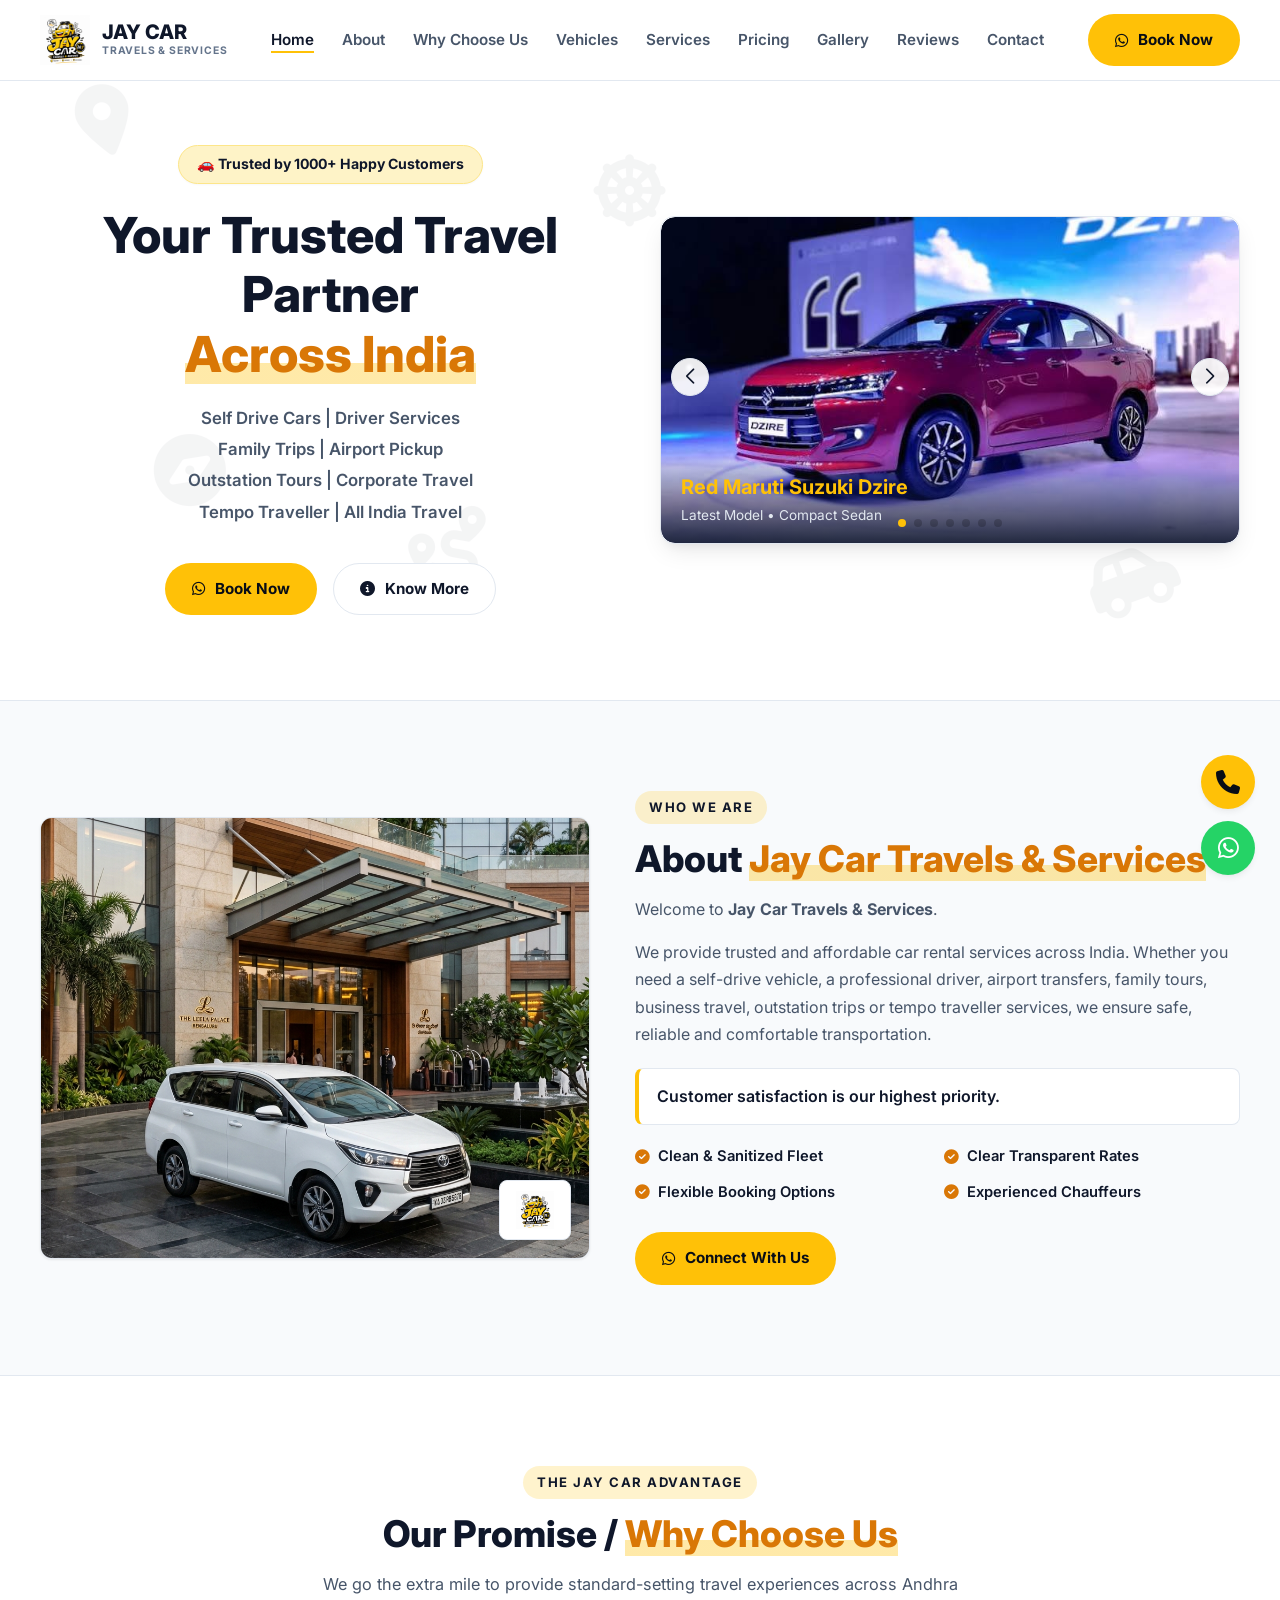
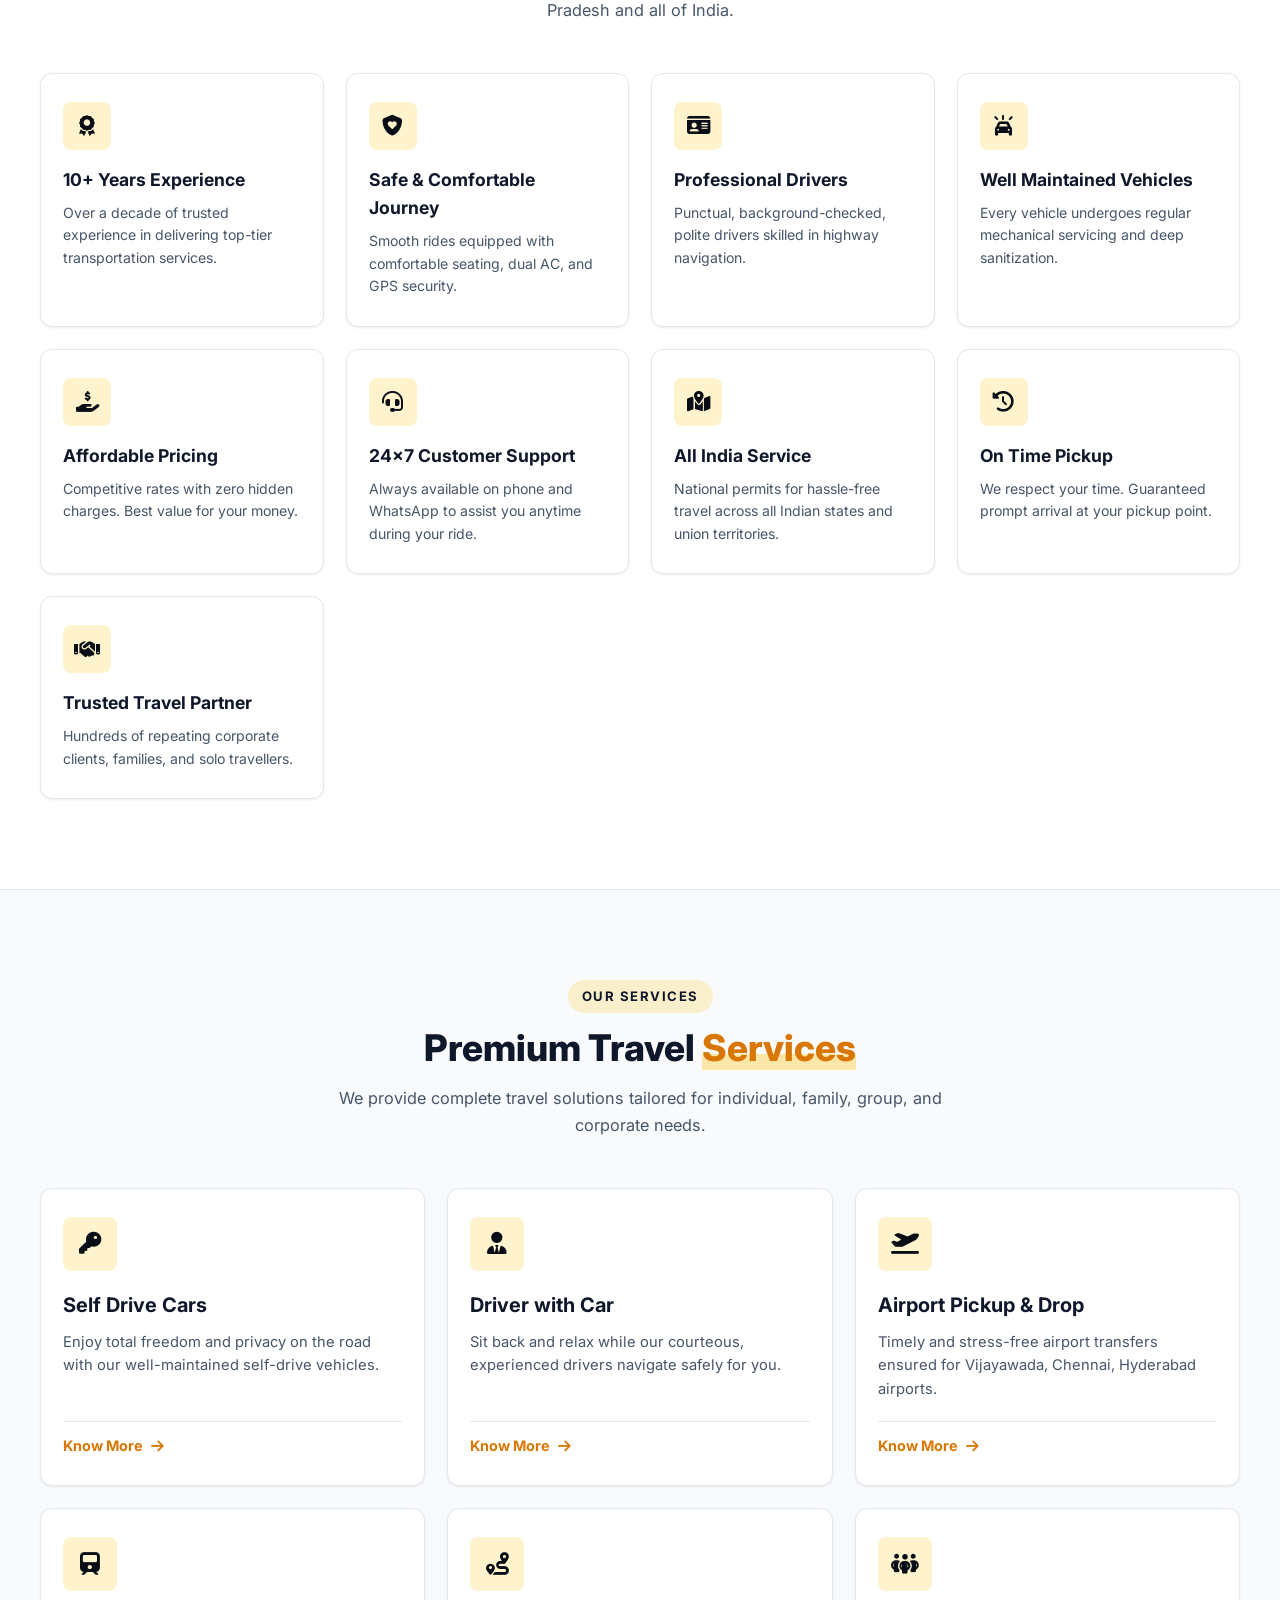
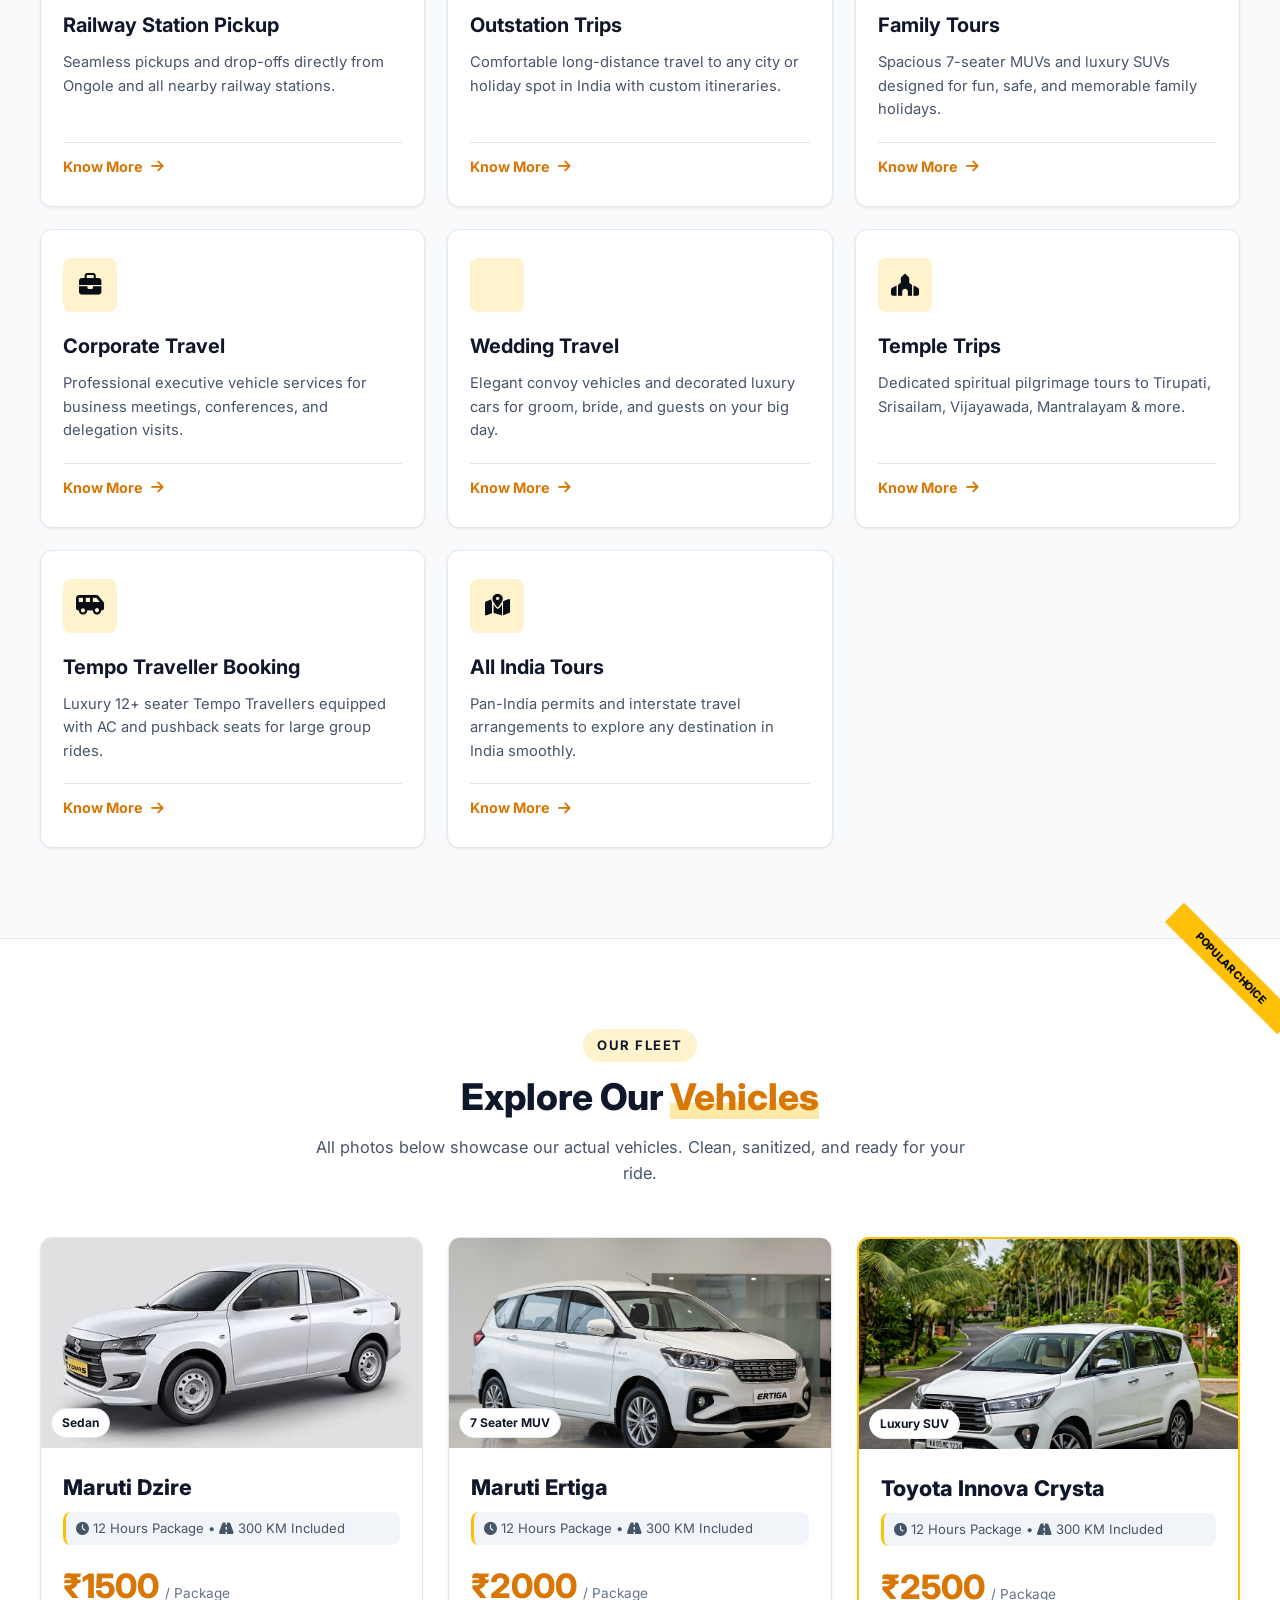
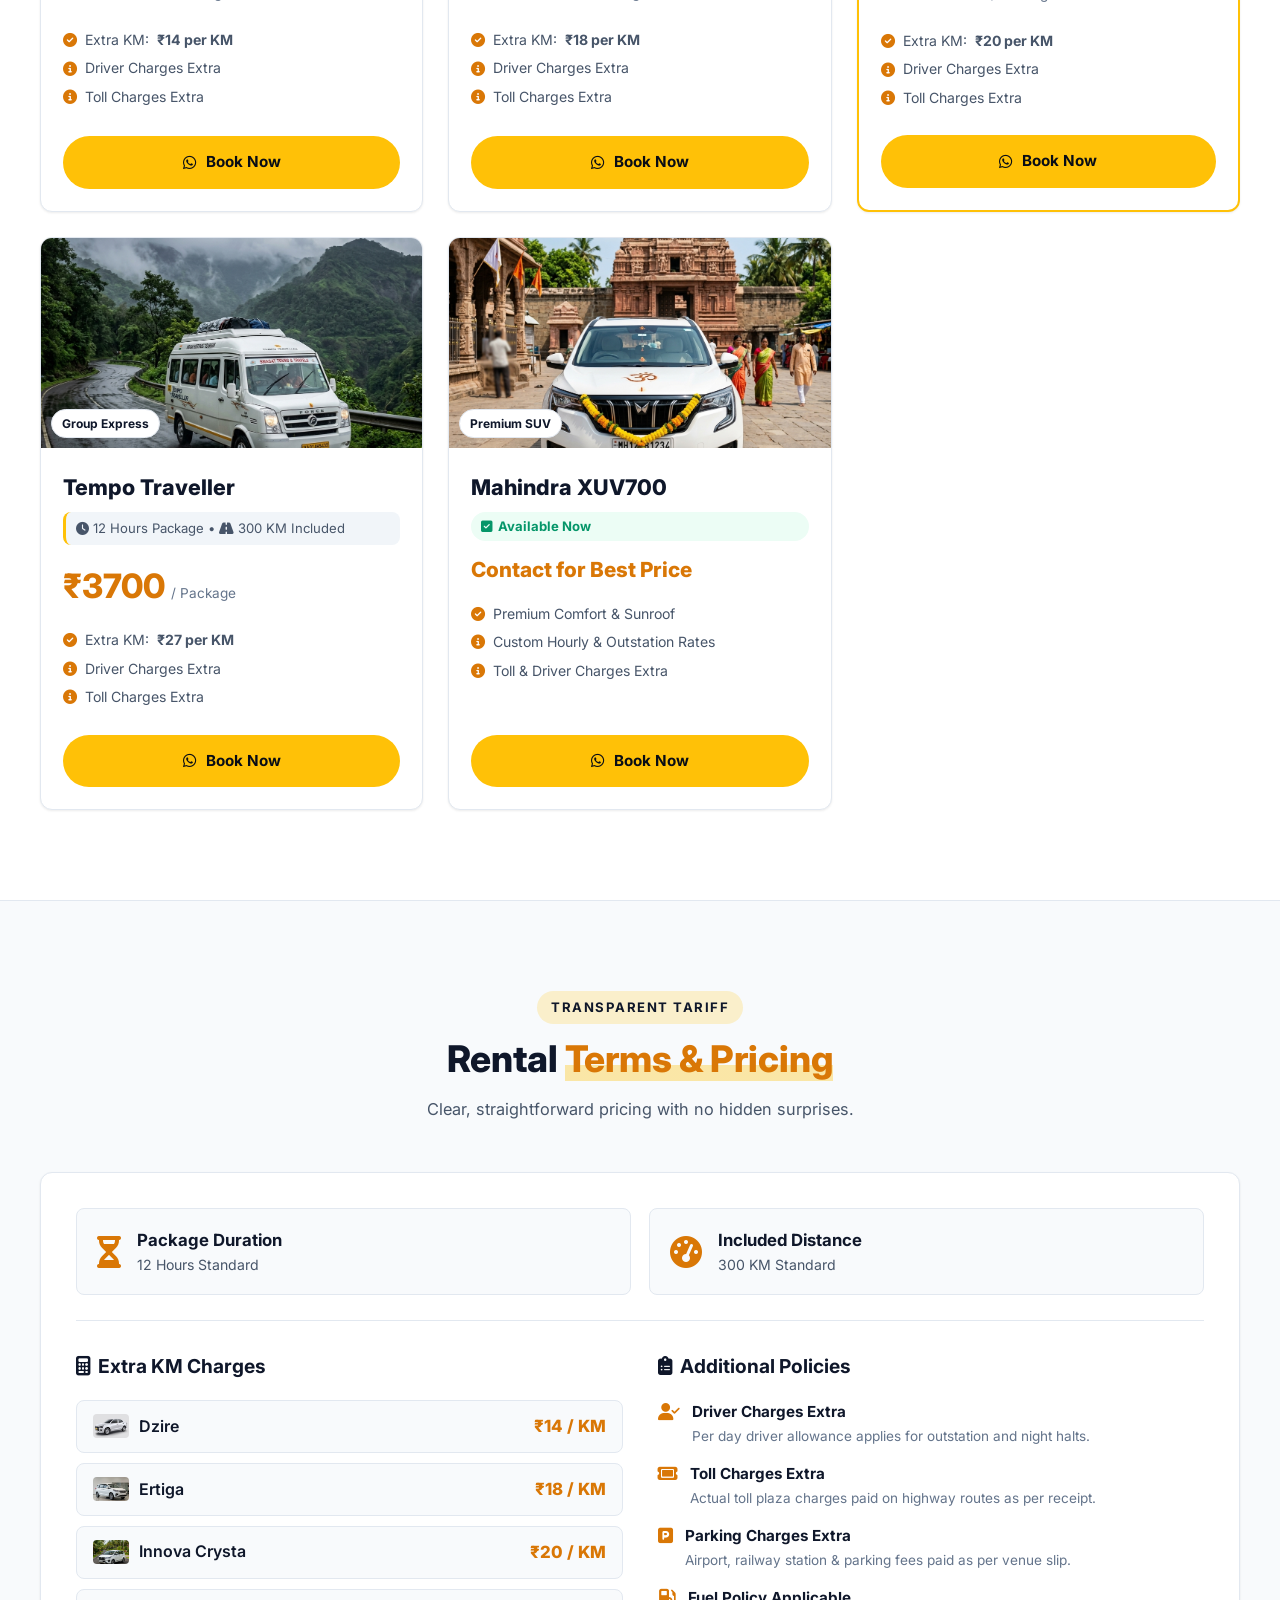
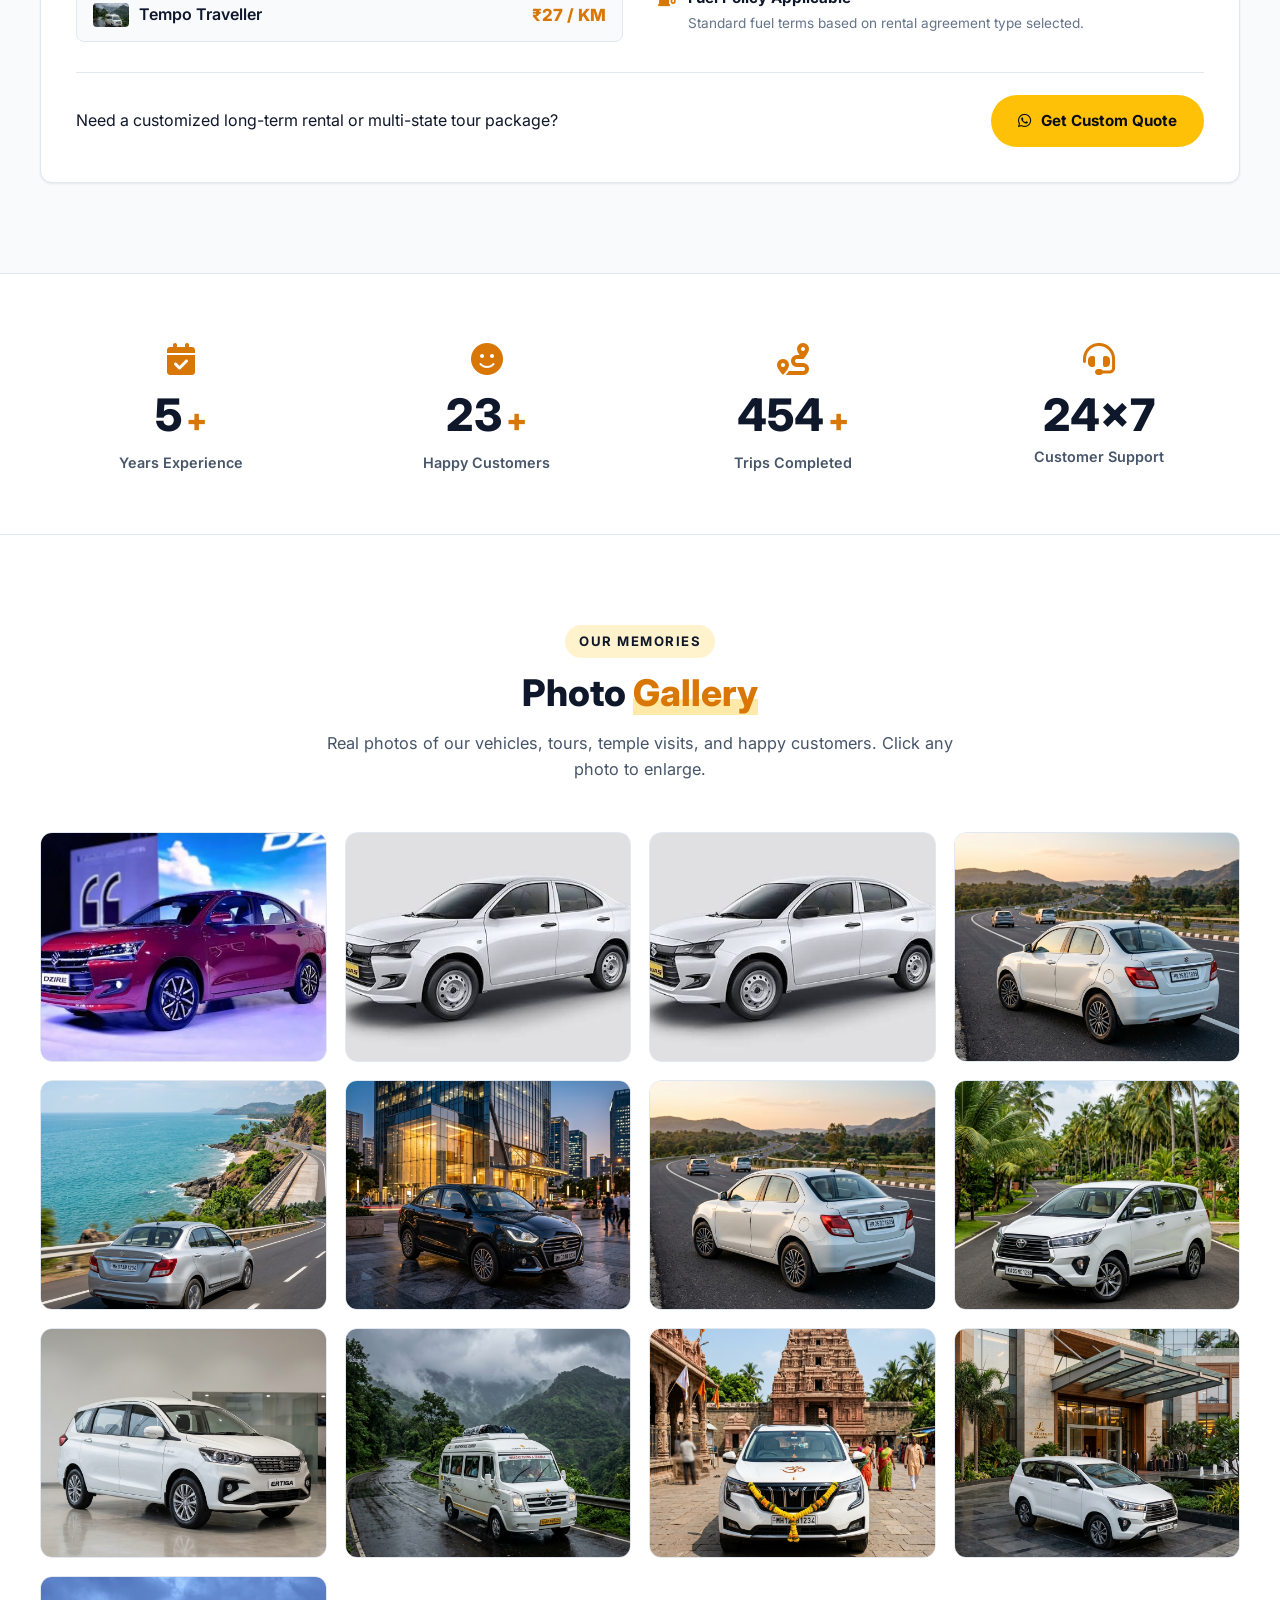
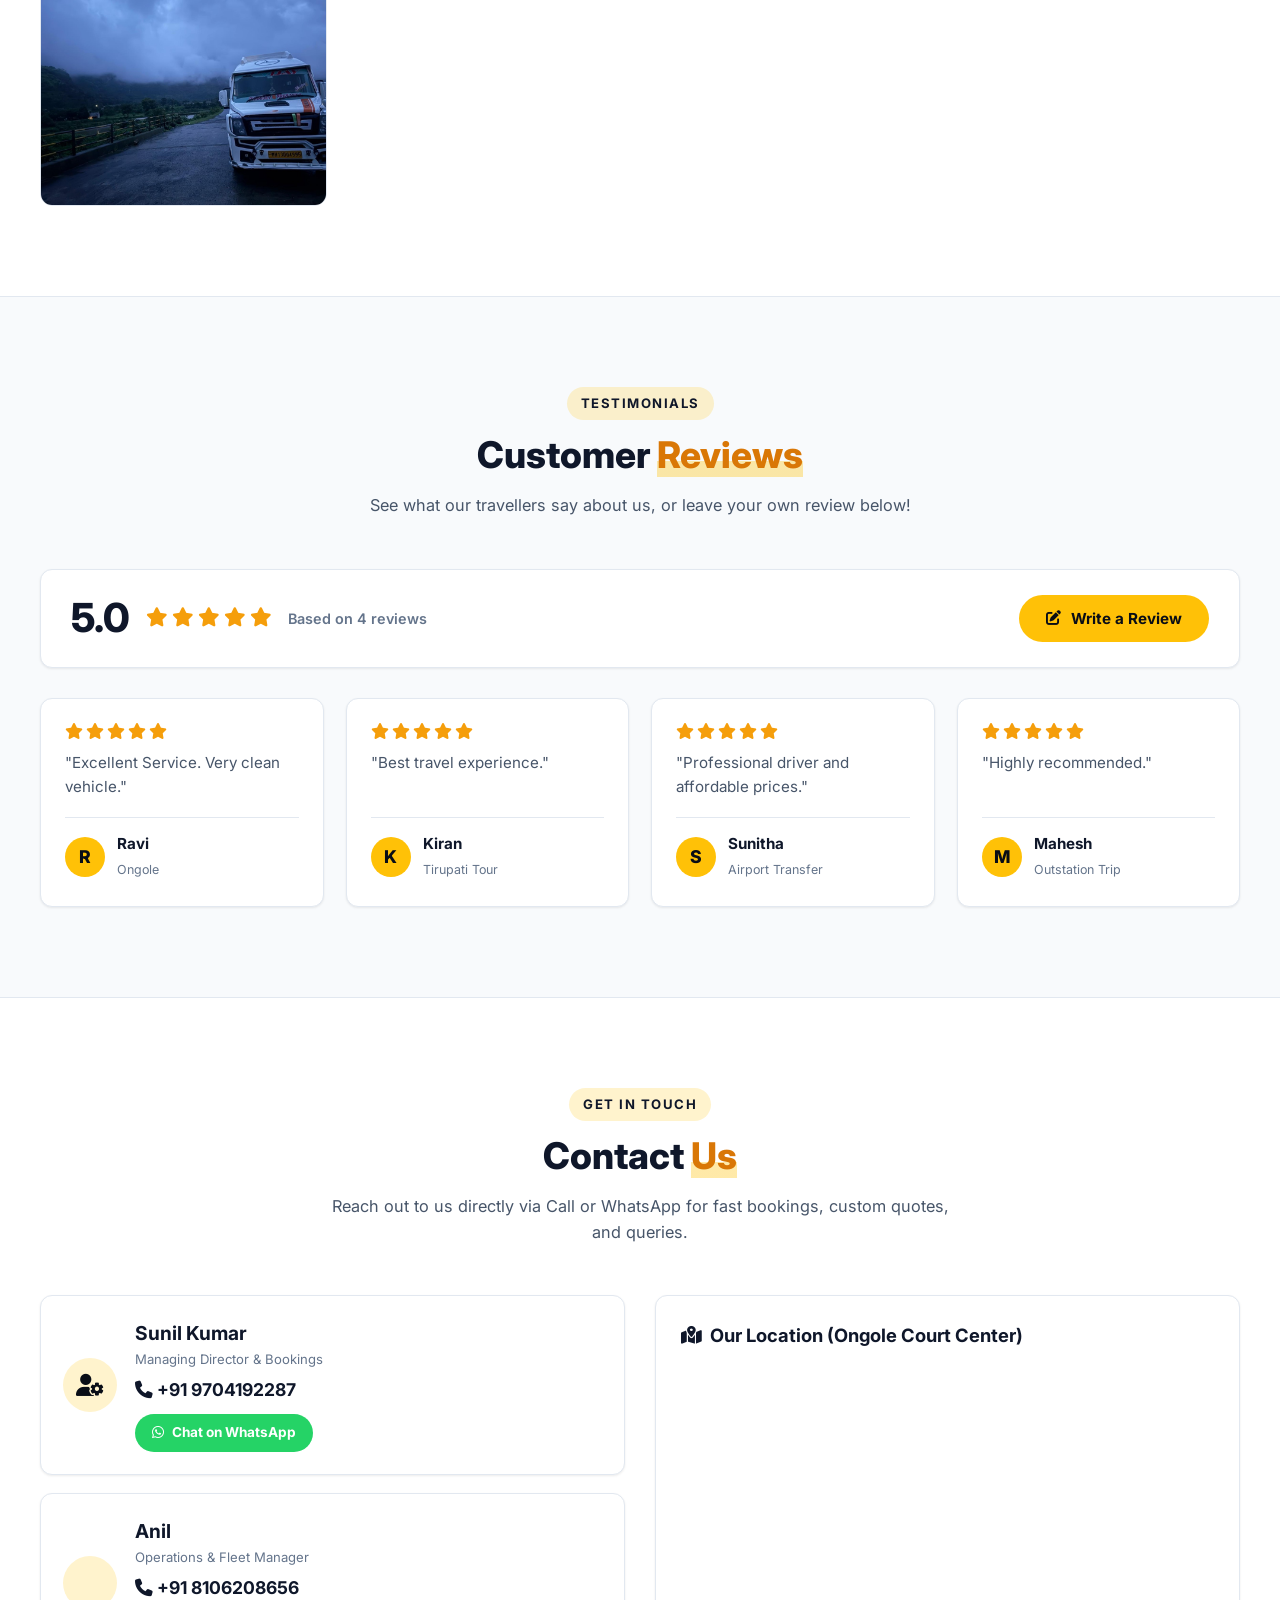
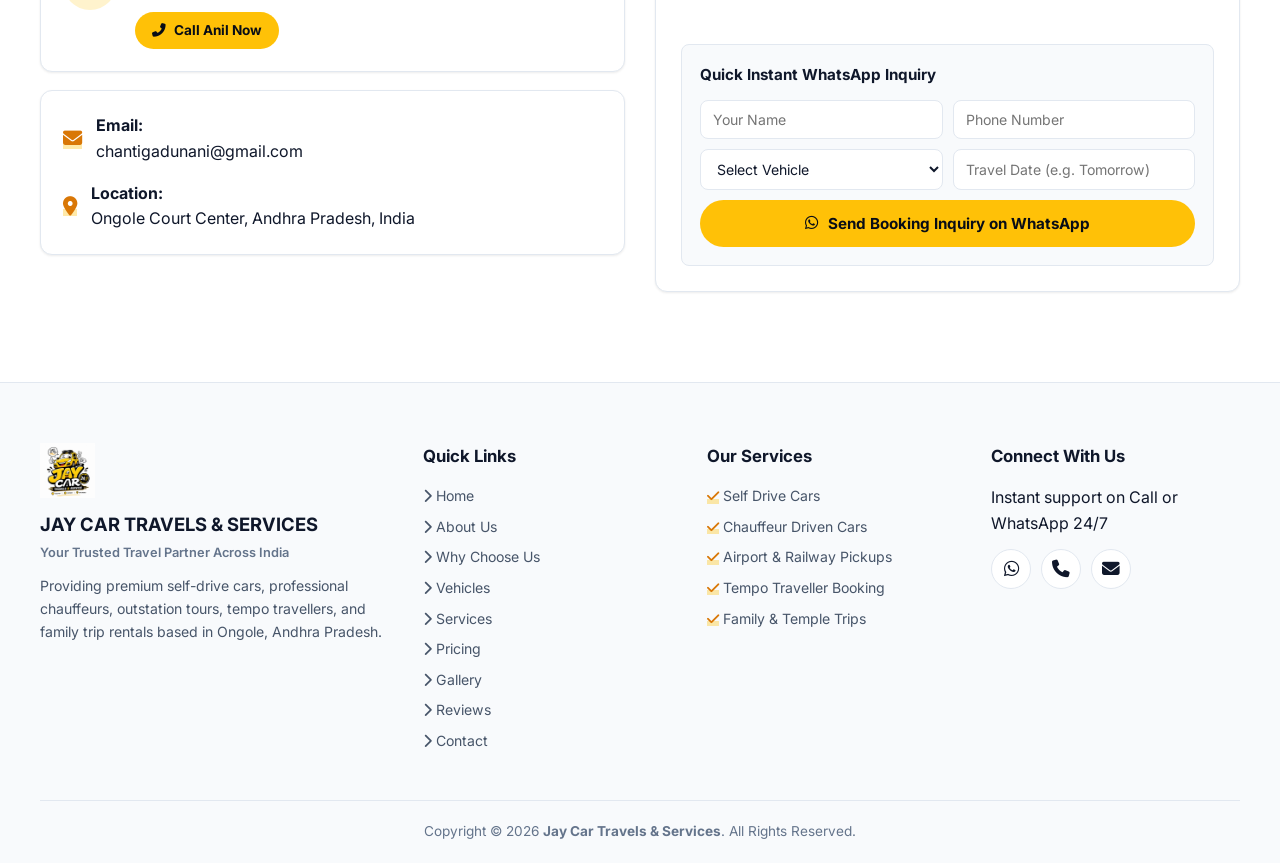
==== index.html @ 91b3084a "Update Jay Car Travels & Services website with clean Dzire fleet, hero slider, and reviews system" ====
<!DOCTYPE html>
<html lang="en">
<head>
    <meta charset="UTF-8">
    <meta name="viewport" content="width=device-width, initial-scale=1.0">
    <title>Jay Car Travels & Services | Trusted Travel Partner Across India</title>
    
    <!-- Primary Meta Tags -->
    <meta name="title" content="Jay Car Travels & Services | Trusted Travel Partner Across India">
    <meta name="description" content="Book Self Drive Cars, Driver Services, Outstation Trips, Family Tours, Tempo Traveller, Airport Pickups & Corporate Travel with Jay Car Travels & Services, Ongole, Andhra Pradesh.">
    <meta name="keywords" content="Jay Car Travels, Car Rental Ongole, Self Drive Cars Ongole, Tempo Traveller Booking, Innova Crysta Rental, Ertiga Rental, Dzire Rental, Outstation Cars Andhra Pradesh">
    
    <!-- Open Graph / Facebook -->
    <meta property="og:type" content="website">
    <meta property="og:title" content="Jay Car Travels & Services | Trusted Travel Partner Across India">
    <meta property="og:description" content="Safe, Reliable & Affordable Travel Services Across India. Book Cars & Tempo Travellers instantly on WhatsApp.">
    <meta property="og:image" content="images/logo.png">

    <!-- Favicon -->
    <link rel="icon" type="image/png" href="images/logo.png">

    <!-- Okra Font & Google Fonts Fallback -->
    <link rel="preconnect" href="https://fonts.googleapis.com">
    <link rel="preconnect" href="https://fonts.gstatic.com" crossorigin>
    <link href="https://fonts.cdnfonts.com/css/okra" rel="stylesheet">
    <link href="https://fonts.googleapis.com/css2?family=Inter:wght@300;400;500;600;700;800&family=Outfit:wght@400;500;600;700;800&display=swap" rel="stylesheet">

    <!-- FontAwesome 6 Icons -->
    <link rel="stylesheet" href="https://cdnjs.cloudflare.com/ajax/libs/font-awesome/6.5.1/css/all.min.css">
    
    <!-- Swiper CSS -->
    <link rel="stylesheet" href="https://cdn.jsdelivr.net/npm/swiper@11/swiper-bundle.min.css">

    <!-- Custom CSS -->
    <link rel="stylesheet" href="css/style.css">
</head>
<body>

    <!-- PRELOADER -->
    <div id="preloader">
        <div class="loader-content">
            <img src="images/logo.png" alt="Jay Car Travels Logo" class="loader-logo">
            <div class="spinner"></div>
            <p>Loading Jay Car Travels...</p>
        </div>
    </div>

    <!-- STICKY HEADER / NAVIGATION (UNCHANGED) -->
    <header class="header" id="header">
        <div class="container nav-container">
            <a href="#home" class="logo-brand">
                <img src="images/logo.png" alt="Jay Car Travels & Services Official Logo" class="nav-logo">
                <div class="brand-text">
                    <span class="brand-name">JAY CAR</span>
                    <span class="brand-sub">TRAVELS & SERVICES</span>
                </div>
            </a>

            <nav class="nav-menu" id="nav-menu">
                <ul class="nav-list">
                    <li><a href="#home" class="nav-link active">Home</a></li>
                    <li><a href="#about" class="nav-link">About</a></li>
                    <li><a href="#why-us" class="nav-link">Why Choose Us</a></li>
                    <li><a href="#vehicles" class="nav-link">Vehicles</a></li>
                    <li><a href="#services" class="nav-link">Services</a></li>
                    <li><a href="#pricing" class="nav-link">Pricing</a></li>
                    <li><a href="#gallery" class="nav-link">Gallery</a></li>
                    <li><a href="#reviews" class="nav-link">Reviews</a></li>
                    <li><a href="#contact" class="nav-link">Contact</a></li>
                </ul>
            </nav>

            <div class="nav-cta-group">
                <a href="https://wa.me/919704192287?text=Hello%20Jay%20Car%20Travels%20%26%20Services,%20I%20would%20like%20to%20book%20a%20vehicle." target="_blank" rel="noopener noreferrer" class="btn btn-yellow nav-btn">
                    <i class="fa-brands fa-whatsapp"></i> Book Now
                </a>
                <button class="mobile-toggle" id="mobile-toggle" aria-label="Toggle navigation">
                    <i class="fa-solid fa-bars"></i>
                </button>
            </div>
        </div>
    </header>

    <main>
        <!-- HERO SECTION (SPLIT 50/50 LAYOUT WITH CENTERED LEFT TEXT & AI IMAGES SLIDER) -->
        <section class="hero-section" id="home">
            <!-- Subtle Decorative Travel Icons Background Overlay -->
            <div class="hero-decor-bg">
                <i class="fa-solid fa-location-dot decor-icon decor-1"></i>
                <i class="fa-solid fa-route decor-icon decor-2"></i>
                <i class="fa-solid fa-dharmachakra decor-icon decor-3"></i>
                <i class="fa-solid fa-car-side decor-icon decor-4"></i>
                <i class="fa-solid fa-compass decor-icon decor-5"></i>
            </div>

            <div class="container hero-container">
                <!-- Left 50%: Hero Text Content (Centered Alignment) -->
                <div class="hero-content-left text-center">
                    <div class="hero-trust-badge">
                        <span>🚗 Trusted by 1000+ Happy Customers</span>
                    </div>

                    <h1 class="hero-title">
                        Your Trusted Travel Partner<br>
                        <span class="highlight-yellow">Across India</span>
                    </h1>

                    <div class="hero-subtitle-box">
                        <p class="sub-line">Self Drive Cars | Driver Services</p>
                        <p class="sub-line">Family Trips | Airport Pickup</p>
                        <p class="sub-line">Outstation Tours | Corporate Travel</p>
                        <p class="sub-line">Tempo Traveller | All India Travel</p>
                    </div>

                    <div class="hero-actions center-actions">
                        <a href="https://wa.me/919704192287?text=Hello%20Jay%20Car%20Travels%20%26%20Services,%20I%20would%20like%20to%20book%20a%20vehicle." target="_blank" rel="noopener noreferrer" class="btn btn-yellow">
                            <i class="fa-brands fa-whatsapp"></i> Book Now
                        </a>
                        <a href="https://wa.me/919704192287?text=Hello%20Jay%20Car%20Travels%20%26%20Services,%20I%20would%20like%20to%20know%20more%20about%20your%20services." target="_blank" rel="noopener noreferrer" class="btn btn-outline-dark">
                            <i class="fa-solid fa-circle-info"></i> Know More
                        </a>
                    </div>
                </div>

                <!-- Right 50%: Photorealistic 16:9 AI Images Hero Slider -->
                <div class="hero-slider-right">
                    <div class="swiper heroSwiper">
                        <div class="swiper-wrapper">
                            <!-- Slide 1: Red Maruti Suzuki Dzire Latest Model -->
                            <div class="swiper-slide">
                                <div class="hero-card-slide">
                                    <img src="images/dzire_red.png" alt="Red Maruti Suzuki Dzire - Latest Model">
                                    <div class="slide-caption">
                                        <h3>Red Maruti Suzuki Dzire</h3>
                                        <p>Latest Model • Compact Sedan</p>
                                    </div>
                                </div>
                            </div>
                            <!-- Slide 2: White Maruti Suzuki Dzire Latest Model -->
                            <div class="swiper-slide">
                                <div class="hero-card-slide">
                                    <img src="images/hero_white_dzire.png" alt="White Maruti Suzuki Dzire - Latest Model">
                                    <div class="slide-caption">
                                        <h3>White Maruti Suzuki Dzire</h3>
                                        <p>Latest Model • Compact Sedan</p>
                                    </div>
                                </div>
                            </div>
                            <!-- Slide 2: Silver Maruti Suzuki Dzire -->
                            <div class="swiper-slide">
                                <div class="hero-card-slide">
                                    <img src="images/hero_silver_dzire.png" alt="Silver Maruti Suzuki Dzire">
                                    <div class="slide-caption">
                                        <h3>Silver Maruti Suzuki Dzire</h3>
                                        <p>Sleek Metallic • Coastal Drive</p>
                                    </div>
                                </div>
                            </div>
                            <!-- Slide 3: Black Maruti Suzuki Dzire -->
                            <div class="swiper-slide">
                                <div class="hero-card-slide">
                                    <img src="images/hero_black_dzire.png" alt="Black Maruti Suzuki Dzire">
                                    <div class="slide-caption">
                                        <h3>Black Maruti Suzuki Dzire</h3>
                                        <p>Executive Edition • Corporate Rental</p>
                                    </div>
                                </div>
                            </div>
                            <!-- Slide 4: White Toyota Innova Crysta -->
                            <div class="swiper-slide">
                                <div class="hero-card-slide">
                                    <img src="images/hero_white_innova.png" alt="White Toyota Innova Crysta">
                                    <div class="slide-caption">
                                        <h3>Toyota Innova Crysta</h3>
                                        <p>Luxury SUV • Family & Outstation</p>
                                    </div>
                                </div>
                            </div>
                            <!-- Slide 5: White Maruti Suzuki Ertiga -->
                            <div class="swiper-slide">
                                <div class="hero-card-slide">
                                    <img src="images/hero_white_ertiga.png" alt="White Maruti Suzuki Ertiga">
                                    <div class="slide-caption">
                                        <h3>Maruti Suzuki Ertiga</h3>
                                        <p>7-Seater MUV • Comfort Ride</p>
                                    </div>
                                </div>
                            </div>
                            <!-- Slide 6: White Tempo Traveller -->
                            <div class="swiper-slide">
                                <div class="hero-card-slide">
                                    <img src="images/hero_white_tempo.png" alt="White Tempo Traveller">
                                    <div class="slide-caption">
                                        <h3>Tempo Traveller</h3>
                                        <p>12+ Seater • Large Group Tours</p>
                                    </div>
                                </div>
                            </div>
                        </div>
                        <div class="swiper-pagination"></div>
                        <div class="swiper-button-next"></div>
                        <div class="swiper-button-prev"></div>
                    </div>
                </div>
            </div>
        </section>

        <!-- ABOUT US SECTION -->
        <section class="section about-section" id="about">
            <div class="container">
                <div class="about-grid">
                    <div class="about-image-column">
                        <div class="about-img-frame">
                            <img src="images/hero_white_innova.png" alt="Jay Car Travels Luxury Fleet" class="about-main-img">
                            <div class="about-logo-badge">
                                <img src="images/logo.png" alt="Jay Car Official Logo">
                            </div>
                        </div>
                    </div>

                    <div class="about-content-column">
                        <span class="section-subtitle">WHO WE ARE</span>
                        <h2 class="section-title">About <span class="highlight-yellow">Jay Car Travels & Services</span></h2>
                        
                        <p class="about-paragraph">
                            Welcome to <strong>Jay Car Travels & Services</strong>.
                        </p>
                        <p class="about-paragraph">
                            We provide trusted and affordable car rental services across India. Whether you need a self-drive vehicle, a professional driver, airport transfers, family tours, business travel, outstation trips or tempo traveller services, we ensure safe, reliable and comfortable transportation.
                        </p>
                        <p class="about-paragraph highlight-p">
                            Customer satisfaction is our highest priority.
                        </p>

                        <div class="about-features-list">
                            <div class="a-feat"><i class="fa-solid fa-circle-check"></i> Clean & Sanitized Fleet</div>
                            <div class="a-feat"><i class="fa-solid fa-circle-check"></i> Clear Transparent Rates</div>
                            <div class="a-feat"><i class="fa-solid fa-circle-check"></i> Flexible Booking Options</div>
                            <div class="a-feat"><i class="fa-solid fa-circle-check"></i> Experienced Chauffeurs</div>
                        </div>

                        <div class="about-cta-btn">
                            <a href="https://wa.me/919704192287?text=Hello%20Jay%20Car%20Travels,%20I%20would%20like%20to%20know%20more%20about%20your%20company." target="_blank" rel="noopener noreferrer" class="btn btn-yellow">
                                <i class="fa-brands fa-whatsapp"></i> Connect With Us
                            </a>
                        </div>
                    </div>
                </div>
            </div>
        </section>

        <!-- OUR PROMISE / WHY CHOOSE US -->
        <section class="section why-us-section" id="why-us">
            <div class="container">
                <div class="section-header text-center">
                    <span class="section-subtitle">THE JAY CAR ADVANTAGE</span>
                    <h2 class="section-title">Our Promise / <span class="highlight-yellow">Why Choose Us</span></h2>
                    <p class="section-description">
                        We go the extra mile to provide standard-setting travel experiences across Andhra Pradesh and all of India.
                    </p>
                </div>

                <div class="why-us-grid">
                    <div class="why-card clean-card">
                        <div class="why-icon"><i class="fa-solid fa-award"></i></div>
                        <h4>10+ Years Experience</h4>
                        <p>Over a decade of trusted experience in delivering top-tier transportation services.</p>
                    </div>

                    <div class="why-card clean-card">
                        <div class="why-icon"><i class="fa-solid fa-shield-heart"></i></div>
                        <h4>Safe & Comfortable Journey</h4>
                        <p>Smooth rides equipped with comfortable seating, dual AC, and GPS security.</p>
                    </div>

                    <div class="why-card clean-card">
                        <div class="why-icon"><i class="fa-solid fa-id-card"></i></div>
                        <h4>Professional Drivers</h4>
                        <p>Punctual, background-checked, polite drivers skilled in highway navigation.</p>
                    </div>

                    <div class="why-card clean-card">
                        <div class="why-icon"><i class="fa-solid fa-car-on"></i></div>
                        <h4>Well Maintained Vehicles</h4>
                        <p>Every vehicle undergoes regular mechanical servicing and deep sanitization.</p>
                    </div>

                    <div class="why-card clean-card">
                        <div class="why-icon"><i class="fa-solid fa-hand-holding-dollar"></i></div>
                        <h4>Affordable Pricing</h4>
                        <p>Competitive rates with zero hidden charges. Best value for your money.</p>
                    </div>

                    <div class="why-card clean-card">
                        <div class="why-icon"><i class="fa-solid fa-headset"></i></div>
                        <h4>24×7 Customer Support</h4>
                        <p>Always available on phone and WhatsApp to assist you anytime during your ride.</p>
                    </div>

                    <div class="why-card clean-card">
                        <div class="why-icon"><i class="fa-solid fa-map-location-dot"></i></div>
                        <h4>All India Service</h4>
                        <p>National permits for hassle-free travel across all Indian states and union territories.</p>
                    </div>

                    <div class="why-card clean-card">
                        <div class="why-icon"><i class="fa-solid fa-clock-rotate-left"></i></div>
                        <h4>On Time Pickup</h4>
                        <p>We respect your time. Guaranteed prompt arrival at your pickup point.</p>
                    </div>

                    <div class="why-card clean-card highlight-why">
                        <div class="why-icon"><i class="fa-solid fa-handshake"></i></div>
                        <h4>Trusted Travel Partner</h4>
                        <p>Hundreds of repeating corporate clients, families, and solo travellers.</p>
                    </div>
                </div>
            </div>
        </section>

        <!-- SERVICES SECTION -->
        <section class="section services-section" id="services">
            <div class="container">
                <div class="section-header text-center">
                    <span class="section-subtitle">OUR SERVICES</span>
                    <h2 class="section-title">Premium Travel <span class="highlight-yellow">Services</span></h2>
                    <p class="section-description">
                        We provide complete travel solutions tailored for individual, family, group, and corporate needs.
                    </p>
                </div>

                <div class="services-grid">
                    <!-- Service 1 -->
                    <div class="service-card clean-card">
                        <div class="service-icon"><i class="fa-solid fa-key"></i></div>
                        <h3>Self Drive Cars</h3>
                        <p>Enjoy total freedom and privacy on the road with our well-maintained self-drive vehicles.</p>
                        <a href="https://wa.me/919704192287?text=Hello%20Jay%20Car%20Travels,%20I%20am%20interested%20in%20Self%20Drive%20Cars." target="_blank" rel="noopener noreferrer" class="service-link">
                            Know More <i class="fa-solid fa-arrow-right"></i>
                        </a>
                    </div>

                    <!-- Service 2 -->
                    <div class="service-card clean-card">
                        <div class="service-icon"><i class="fa-solid fa-user-tie"></i></div>
                        <h3>Driver with Car</h3>
                        <p>Sit back and relax while our courteous, experienced drivers navigate safely for you.</p>
                        <a href="https://wa.me/919704192287?text=Hello%20Jay%20Car%20Travels,%20I%20need%20a%20Driver%20with%20Car." target="_blank" rel="noopener noreferrer" class="service-link">
                            Know More <i class="fa-solid fa-arrow-right"></i>
                        </a>
                    </div>

                    <!-- Service 3 -->
                    <div class="service-card clean-card">
                        <div class="service-icon"><i class="fa-solid fa-plane-departure"></i></div>
                        <h3>Airport Pickup & Drop</h3>
                        <p>Timely and stress-free airport transfers ensured for Vijayawada, Chennai, Hyderabad airports.</p>
                        <a href="https://wa.me/919704192287?text=Hello%20Jay%20Car%20Travels,%20I%20would%20like%20to%20book%20Airport%20Pickup%20%26%20Drop." target="_blank" rel="noopener noreferrer" class="service-link">
                            Know More <i class="fa-solid fa-arrow-right"></i>
                        </a>
                    </div>

                    <!-- Service 4 -->
                    <div class="service-card clean-card">
                        <div class="service-icon"><i class="fa-solid fa-train"></i></div>
                        <h3>Railway Station Pickup</h3>
                        <p>Seamless pickups and drop-offs directly from Ongole and all nearby railway stations.</p>
                        <a href="https://wa.me/919704192287?text=Hello%20Jay%20Car%20Travels,%20I%20need%20Railway%20Station%20Pickup." target="_blank" rel="noopener noreferrer" class="service-link">
                            Know More <i class="fa-solid fa-arrow-right"></i>
                        </a>
                    </div>

                    <!-- Service 5 -->
                    <div class="service-card clean-card">
                        <div class="service-icon"><i class="fa-solid fa-route"></i></div>
                        <h3>Outstation Trips</h3>
                        <p>Comfortable long-distance travel to any city or holiday spot in India with custom itineraries.</p>
                        <a href="https://wa.me/919704192287?text=Hello%20Jay%20Car%20Travels,%20I%20want%20to%20book%20an%20Outstation%20Trip." target="_blank" rel="noopener noreferrer" class="service-link">
                            Know More <i class="fa-solid fa-arrow-right"></i>
                        </a>
                    </div>

                    <!-- Service 6 -->
                    <div class="service-card clean-card">
                        <div class="service-icon"><i class="fa-solid fa-people-group"></i></div>
                        <h3>Family Tours</h3>
                        <p>Spacious 7-seater MUVs and luxury SUVs designed for fun, safe, and memorable family holidays.</p>
                        <a href="https://wa.me/919704192287?text=Hello%20Jay%20Car%20Travels,%20I%20am%20planning%20a%20Family%20Tour." target="_blank" rel="noopener noreferrer" class="service-link">
                            Know More <i class="fa-solid fa-arrow-right"></i>
                        </a>
                    </div>

                    <!-- Service 7 -->
                    <div class="service-card clean-card">
                        <div class="service-icon"><i class="fa-solid fa-briefcase"></i></div>
                        <h3>Corporate Travel</h3>
                        <p>Professional executive vehicle services for business meetings, conferences, and delegation visits.</p>
                        <a href="https://wa.me/919704192287?text=Hello%20Jay%20Car%20Travels,%20I%20inquire%20about%20Corporate%20Travel." target="_blank" rel="noopener noreferrer" class="service-link">
                            Know More <i class="fa-solid fa-arrow-right"></i>
                        </a>
                    </div>

                    <!-- Service 8 -->
                    <div class="service-card clean-card">
                        <div class="service-icon"><i class="fa-solid fa-rings-wedding"></i></div>
                        <h3>Wedding Travel</h3>
                        <p>Elegant convoy vehicles and decorated luxury cars for groom, bride, and guests on your big day.</p>
                        <a href="https://wa.me/919704192287?text=Hello%20Jay%20Car%20Travels,%20I%20want%20to%20book%20Wedding%20Travel." target="_blank" rel="noopener noreferrer" class="service-link">
                            Know More <i class="fa-solid fa-arrow-right"></i>
                        </a>
                    </div>

                    <!-- Service 9 -->
                    <div class="service-card clean-card">
                        <div class="service-icon"><i class="fa-solid fa-place-of-worship"></i></div>
                        <h3>Temple Trips</h3>
                        <p>Dedicated spiritual pilgrimage tours to Tirupati, Srisailam, Vijayawada, Mantralayam & more.</p>
                        <a href="https://wa.me/919704192287?text=Hello%20Jay%20Car%20Travels,%20I%20need%20to%20book%20a%20Temple%20Trip." target="_blank" rel="noopener noreferrer" class="service-link">
                            Know More <i class="fa-solid fa-arrow-right"></i>
                        </a>
                    </div>

                    <!-- Service 10 -->
                    <div class="service-card clean-card">
                        <div class="service-icon"><i class="fa-solid fa-van-shuttle"></i></div>
                        <h3>Tempo Traveller Booking</h3>
                        <p>Luxury 12+ seater Tempo Travellers equipped with AC and pushback seats for large group rides.</p>
                        <a href="https://wa.me/919704192287?text=Hello%20Jay%20Car%20Travels,%20I%20would%20like%20to%20book%20a%20Tempo%20Traveller." target="_blank" rel="noopener noreferrer" class="service-link">
                            Know More <i class="fa-solid fa-arrow-right"></i>
                        </a>
                    </div>

                    <!-- Service 11 -->
                    <div class="service-card clean-card highlight-card">
                        <div class="service-icon"><i class="fa-solid fa-map-location-dot"></i></div>
                        <h3>All India Tours</h3>
                        <p>Pan-India permits and interstate travel arrangements to explore any destination in India smoothly.</p>
                        <a href="https://wa.me/919704192287?text=Hello%20Jay%20Car%20Travels,%20I%20want%20information%20for%20All%20India%20Tours." target="_blank" rel="noopener noreferrer" class="service-link">
                            Know More <i class="fa-solid fa-arrow-right"></i>
                        </a>
                    </div>
                </div>
            </div>
        </section>

        <!-- OUR VEHICLES SECTION -->
        <section class="section vehicles-section" id="vehicles">
            <div class="container">
                <div class="section-header text-center">
                    <span class="section-subtitle">OUR FLEET</span>
                    <h2 class="section-title">Explore Our <span class="highlight-yellow">Vehicles</span></h2>
                    <p class="section-description">
                        All photos below showcase our actual vehicles. Clean, sanitized, and ready for your ride.
                    </p>
                </div>

                <div class="vehicles-grid">
                    <!-- Vehicle 1: Maruti Dzire -->
                    <div class="vehicle-card clean-card">
                        <div class="vehicle-img-box">
                            <img src="images/dzire.png" alt="Clean Maruti Suzuki Dzire - Jay Car Travels" class="vehicle-img">
                            <span class="vehicle-tag">Sedan</span>
                        </div>
                        <div class="vehicle-body">
                            <h3 class="vehicle-name">Maruti Dzire</h3>
                            <div class="vehicle-package-badge">
                                <i class="fa-solid fa-clock"></i> 12 Hours Package • <i class="fa-solid fa-road"></i> 300 KM Included
                            </div>
                            <div class="vehicle-price-box">
                                <span class="price-val">₹1500</span>
                                <span class="price-unit">/ Package</span>
                            </div>
                            <ul class="vehicle-specs">
                                <li><i class="fa-solid fa-circle-check"></i> Extra KM: <strong>₹14 per KM</strong></li>
                                <li><i class="fa-solid fa-circle-info"></i> Driver Charges Extra</li>
                                <li><i class="fa-solid fa-circle-info"></i> Toll Charges Extra</li>
                            </ul>
                            <a href="https://wa.me/919704192287?text=Hello%20Jay%20Car%20Travels,%20I%20want%20to%20book%20Maruti%20Dzire%20(₹1500%20package)." target="_blank" rel="noopener noreferrer" class="btn btn-yellow btn-full">
                                <i class="fa-brands fa-whatsapp"></i> Book Now
                            </a>
                        </div>
                    </div>

                    <!-- Vehicle 2: Maruti Ertiga -->
                    <div class="vehicle-card clean-card">
                        <div class="vehicle-img-box">
                            <img src="images/ertiga.png" alt="Maruti Ertiga - Jay Car Travels" class="vehicle-img">
                            <span class="vehicle-tag">7 Seater MUV</span>
                        </div>
                        <div class="vehicle-body">
                            <h3 class="vehicle-name">Maruti Ertiga</h3>
                            <div class="vehicle-package-badge">
                                <i class="fa-solid fa-clock"></i> 12 Hours Package • <i class="fa-solid fa-road"></i> 300 KM Included
                            </div>
                            <div class="vehicle-price-box">
                                <span class="price-val">₹2000</span>
                                <span class="price-unit">/ Package</span>
                            </div>
                            <ul class="vehicle-specs">
                                <li><i class="fa-solid fa-circle-check"></i> Extra KM: <strong>₹18 per KM</strong></li>
                                <li><i class="fa-solid fa-circle-info"></i> Driver Charges Extra</li>
                                <li><i class="fa-solid fa-circle-info"></i> Toll Charges Extra</li>
                            </ul>
                            <a href="https://wa.me/919704192287?text=Hello%20Jay%20Car%20Travels,%20I%20want%20to%20book%20Maruti%20Ertiga%20(₹2000%20package)." target="_blank" rel="noopener noreferrer" class="btn btn-yellow btn-full">
                                <i class="fa-brands fa-whatsapp"></i> Book Now
                            </a>
                        </div>
                    </div>

                    <!-- Vehicle 3: Toyota Innova Crysta -->
                    <div class="vehicle-card clean-card featured-vehicle">
                        <div class="popular-ribbon">POPULAR CHOICE</div>
                        <div class="vehicle-img-box">
                            <img src="images/innova.png" alt="Toyota Innova Crysta - Jay Car Travels" class="vehicle-img">
                            <span class="vehicle-tag">Luxury SUV</span>
                        </div>
                        <div class="vehicle-body">
                            <h3 class="vehicle-name">Toyota Innova Crysta</h3>
                            <div class="vehicle-package-badge">
                                <i class="fa-solid fa-clock"></i> 12 Hours Package • <i class="fa-solid fa-road"></i> 300 KM Included
                            </div>
                            <div class="vehicle-price-box">
                                <span class="price-val">₹2500</span>
                                <span class="price-unit">/ Package</span>
                            </div>
                            <ul class="vehicle-specs">
                                <li><i class="fa-solid fa-circle-check"></i> Extra KM: <strong>₹20 per KM</strong></li>
                                <li><i class="fa-solid fa-circle-info"></i> Driver Charges Extra</li>
                                <li><i class="fa-solid fa-circle-info"></i> Toll Charges Extra</li>
                            </ul>
                            <a href="https://wa.me/919704192287?text=Hello%20Jay%20Car%20Travels,%20I%20want%20to%20book%20Toyota%20Innova%20Crysta%20(₹2500%20package)." target="_blank" rel="noopener noreferrer" class="btn btn-yellow btn-full">
                                <i class="fa-brands fa-whatsapp"></i> Book Now
                            </a>
                        </div>
                    </div>

                    <!-- Vehicle 4: Tempo Traveller -->
                    <div class="vehicle-card clean-card">
                        <div class="vehicle-img-box">
                            <img src="images/tempo_traveller.png" alt="Tempo Traveller - Jay Car Travels" class="vehicle-img">
                            <span class="vehicle-tag">Group Express</span>
                        </div>
                        <div class="vehicle-body">
                            <h3 class="vehicle-name">Tempo Traveller</h3>
                            <div class="vehicle-package-badge">
                                <i class="fa-solid fa-clock"></i> 12 Hours Package • <i class="fa-solid fa-road"></i> 300 KM Included
                            </div>
                            <div class="vehicle-price-box">
                                <span class="price-val">₹3700</span>
                                <span class="price-unit">/ Package</span>
                            </div>
                            <ul class="vehicle-specs">
                                <li><i class="fa-solid fa-circle-check"></i> Extra KM: <strong>₹27 per KM</strong></li>
                                <li><i class="fa-solid fa-circle-info"></i> Driver Charges Extra</li>
                                <li><i class="fa-solid fa-circle-info"></i> Toll Charges Extra</li>
                            </ul>
                            <a href="https://wa.me/919704192287?text=Hello%20Jay%20Car%20Travels,%20I%20want%20to%20book%20Tempo%20Traveller%20(₹3700%20package)." target="_blank" rel="noopener noreferrer" class="btn btn-yellow btn-full">
                                <i class="fa-brands fa-whatsapp"></i> Book Now
                            </a>
                        </div>
                    </div>

                    <!-- Vehicle 5: Mahindra XUV700 -->
                    <div class="vehicle-card clean-card">
                        <div class="vehicle-img-box">
                            <img src="images/xuv700.png" alt="Mahindra XUV700 - Jay Car Travels" class="vehicle-img">
                            <span class="vehicle-tag">Premium SUV</span>
                        </div>
                        <div class="vehicle-body">
                            <h3 class="vehicle-name">Mahindra XUV700</h3>
                            <div class="vehicle-status-badge">
                                <i class="fa-solid fa-square-check"></i> Available Now
                            </div>
                            <div class="vehicle-price-box">
                                <span class="price-custom">Contact for Best Price</span>
                            </div>
                            <ul class="vehicle-specs">
                                <li><i class="fa-solid fa-circle-check"></i> Premium Comfort & Sunroof</li>
                                <li><i class="fa-solid fa-circle-info"></i> Custom Hourly & Outstation Rates</li>
                                <li><i class="fa-solid fa-circle-info"></i> Toll & Driver Charges Extra</li>
                            </ul>
                            <a href="https://wa.me/919704192287?text=Hello%20Jay%20Car%20Travels,%20I%20want%20to%20inquire%20about%20Mahindra%20XUV700%20best%20price." target="_blank" rel="noopener noreferrer" class="btn btn-yellow btn-full">
                                <i class="fa-brands fa-whatsapp"></i> Book Now
                            </a>
                        </div>
                    </div>
                </div>
            </div>
        </section>

        <!-- RENTAL TERMS & PRICING -->
        <section class="section pricing-section" id="pricing">
            <div class="container">
                <div class="section-header text-center">
                    <span class="section-subtitle">TRANSPARENT TARIFF</span>
                    <h2 class="section-title">Rental <span class="highlight-yellow">Terms & Pricing</span></h2>
                    <p class="section-description">
                        Clear, straightforward pricing with no hidden surprises.
                    </p>
                </div>

                <div class="pricing-wrapper clean-card">
                    <div class="pricing-header-banner">
                        <div class="p-banner-item">
                            <i class="fa-solid fa-hourglass-half"></i>
                            <div>
                                <h4>Package Duration</h4>
                                <p>12 Hours Standard</p>
                            </div>
                        </div>
                        <div class="p-banner-item">
                            <i class="fa-solid fa-gauge-high"></i>
                            <div>
                                <h4>Included Distance</h4>
                                <p>300 KM Standard</p>
                            </div>
                        </div>
                    </div>

                    <div class="pricing-body-grid">
                        <div class="pricing-column">
                            <h3><i class="fa-solid fa-calculator"></i> Extra KM Charges</h3>
                            <div class="rate-table">
                                <div class="rate-row">
                                    <span class="v-name"><img src="images/dzire.png" alt="Dzire"> Dzire</span>
                                    <span class="v-rate">₹14 / KM</span>
                                </div>
                                <div class="rate-row">
                                    <span class="v-name"><img src="images/ertiga.png" alt="Ertiga"> Ertiga</span>
                                    <span class="v-rate">₹18 / KM</span>
                                </div>
                                <div class="rate-row">
                                    <span class="v-name"><img src="images/innova.png" alt="Innova"> Innova Crysta</span>
                                    <span class="v-rate">₹20 / KM</span>
                                </div>
                                <div class="rate-row">
                                    <span class="v-name"><img src="images/tempo_traveller.png" alt="Tempo"> Tempo Traveller</span>
                                    <span class="v-rate">₹27 / KM</span>
                                </div>
                            </div>
                        </div>

                        <div class="pricing-column">
                            <h3><i class="fa-solid fa-clipboard-list"></i> Additional Policies</h3>
                            <ul class="policy-list">
                                <li>
                                    <i class="fa-solid fa-user-check"></i>
                                    <div>
                                        <strong>Driver Charges Extra</strong>
                                        <p>Per day driver allowance applies for outstation and night halts.</p>
                                    </div>
                                </li>
                                <li>
                                    <i class="fa-solid fa-ticket"></i>
                                    <div>
                                        <strong>Toll Charges Extra</strong>
                                        <p>Actual toll plaza charges paid on highway routes as per receipt.</p>
                                    </div>
                                </li>
                                <li>
                                    <i class="fa-solid fa-square-parking"></i>
                                    <div>
                                        <strong>Parking Charges Extra</strong>
                                        <p>Airport, railway station & parking fees paid as per venue slip.</p>
                                    </div>
                                </li>
                                <li>
                                    <i class="fa-solid fa-gas-pump"></i>
                                    <div>
                                        <strong>Fuel Policy Applicable</strong>
                                        <p>Standard fuel terms based on rental agreement type selected.</p>
                                    </div>
                                </li>
                            </ul>
                        </div>
                    </div>

                    <div class="pricing-cta-footer">
                        <p>Need a customized long-term rental or multi-state tour package?</p>
                        <a href="https://wa.me/919704192287?text=Hello%20Jay%20Car%20Travels,%20I%20would%20like%20a%20customized%20travel%20quote." target="_blank" rel="noopener noreferrer" class="btn btn-yellow">
                            <i class="fa-brands fa-whatsapp"></i> Get Custom Quote
                        </a>
                    </div>
                </div>
            </div>
        </section>

        <!-- COUNTER SECTION -->
        <section class="counter-section">
            <div class="container">
                <div class="counter-grid">
                    <div class="counter-box">
                        <div class="counter-icon"><i class="fa-solid fa-calendar-check"></i></div>
                        <h3 class="counter-number" data-target="10">0</h3>
                        <span class="counter-plus">+</span>
                        <p>Years Experience</p>
                    </div>

                    <div class="counter-box">
                        <div class="counter-icon"><i class="fa-solid fa-face-smile"></i></div>
                        <h3 class="counter-number" data-target="50">0</h3>
                        <span class="counter-plus">+</span>
                        <p>Happy Customers</p>
                    </div>

                    <div class="counter-box">
                        <div class="counter-icon"><i class="fa-solid fa-route"></i></div>
                        <h3 class="counter-number" data-target="1000">0</h3>
                        <span class="counter-plus">+</span>
                        <p>Trips Completed</p>
                    </div>

                    <div class="counter-box">
                        <div class="counter-icon"><i class="fa-solid fa-headset"></i></div>
                        <h3 class="counter-text">24×7</h3>
                        <p>Customer Support</p>
                    </div>
                </div>
            </div>
        </section>

        <!-- PHOTO GALLERY -->
        <section class="section gallery-section" id="gallery">
            <div class="container">
                <div class="section-header text-center">
                    <span class="section-subtitle">OUR MEMORIES</span>
                    <h2 class="section-title">Photo <span class="highlight-yellow">Gallery</span></h2>
                    <p class="section-description">
                        Real photos of our vehicles, tours, temple visits, and happy customers. Click any photo to enlarge.
                    </p>
                </div>

                <div class="gallery-grid">
                    <!-- Dzire 1: Red Dzire Studio View -->
                    <div class="gallery-item">
                        <div class="g-inner">
                            <img src="images/dzire_red.png" alt="Red Maruti Suzuki Dzire Latest Model" loading="lazy">
                            <div class="g-overlay">
                                <h4>Red Maruti Suzuki Dzire (Latest Model)</h4>
                                <span class="zoom-icon"><i class="fa-solid fa-expand"></i> Click to Enlarge</span>
                            </div>
                        </div>
                    </div>

                    <!-- Dzire 2: White Front 3/4 View -->
                    <div class="gallery-item">
                        <div class="g-inner">
                            <img src="images/dzire_white_front.png" alt="White Maruti Suzuki Dzire Front 3/4 View" loading="lazy">
                            <div class="g-overlay">
                                <h4>White Maruti Suzuki Dzire (Front View)</h4>
                                <span class="zoom-icon"><i class="fa-solid fa-expand"></i> Click to Enlarge</span>
                            </div>
                        </div>
                    </div>

                    <!-- Dzire 2: White Side View -->
                    <div class="gallery-item">
                        <div class="g-inner">
                            <img src="images/dzire_white_side.png" alt="White Maruti Suzuki Dzire Side View" loading="lazy">
                            <div class="g-overlay">
                                <h4>White Maruti Suzuki Dzire (Side Profile)</h4>
                                <span class="zoom-icon"><i class="fa-solid fa-expand"></i> Click to Enlarge</span>
                            </div>
                        </div>
                    </div>

                    <!-- Dzire 3: White Rear 3/4 View -->
                    <div class="gallery-item">
                        <div class="g-inner">
                            <img src="images/dzire_white_rear.png" alt="White Maruti Suzuki Dzire Rear View" loading="lazy">
                            <div class="g-overlay">
                                <h4>White Maruti Suzuki Dzire (Rear View)</h4>
                                <span class="zoom-icon"><i class="fa-solid fa-expand"></i> Click to Enlarge</span>
                            </div>
                        </div>
                    </div>

                    <!-- Dzire 4: Silver Edition -->
                    <div class="gallery-item">
                        <div class="g-inner">
                            <img src="images/dzire_silver.png" alt="Silver Maruti Suzuki Dzire" loading="lazy">
                            <div class="g-overlay">
                                <h4>Silver Maruti Suzuki Dzire</h4>
                                <span class="zoom-icon"><i class="fa-solid fa-expand"></i> Click to Enlarge</span>
                            </div>
                        </div>
                    </div>

                    <!-- Dzire 5: Black Edition -->
                    <div class="gallery-item">
                        <div class="g-inner">
                            <img src="images/dzire_black.png" alt="Black Maruti Suzuki Dzire" loading="lazy">
                            <div class="g-overlay">
                                <h4>Black Maruti Suzuki Dzire</h4>
                                <span class="zoom-icon"><i class="fa-solid fa-expand"></i> Click to Enlarge</span>
                            </div>
                        </div>
                    </div>

                    <!-- Dzire 6: Highway Drive -->
                    <div class="gallery-item">
                        <div class="g-inner">
                            <img src="images/dzire_highway.png" alt="Maruti Suzuki Dzire Highway Drive" loading="lazy">
                            <div class="g-overlay">
                                <h4>Maruti Suzuki Dzire (Highway Drive)</h4>
                                <span class="zoom-icon"><i class="fa-solid fa-expand"></i> Click to Enlarge</span>
                            </div>
                        </div>
                    </div>

                    <!-- Fleet 7: Toyota Innova Crysta -->
                    <div class="gallery-item">
                        <div class="g-inner">
                            <img src="images/innova.png" alt="Toyota Innova Crysta Luxury SUV" loading="lazy">
                            <div class="g-overlay">
                                <h4>Toyota Innova Crysta</h4>
                                <span class="zoom-icon"><i class="fa-solid fa-expand"></i> Click to Enlarge</span>
                            </div>
                        </div>
                    </div>

                    <!-- Fleet 8: Maruti Suzuki Ertiga -->
                    <div class="gallery-item">
                        <div class="g-inner">
                            <img src="images/ertiga.png" alt="Maruti Suzuki Ertiga 7 Seater" loading="lazy">
                            <div class="g-overlay">
                                <h4>Maruti Suzuki Ertiga 7-Seater</h4>
                                <span class="zoom-icon"><i class="fa-solid fa-expand"></i> Click to Enlarge</span>
                            </div>
                        </div>
                    </div>

                    <!-- Fleet 9: Tempo Traveller -->
                    <div class="gallery-item">
                        <div class="g-inner">
                            <img src="images/tempo_traveller.png" alt="Tempo Traveller Group Coach" loading="lazy">
                            <div class="g-overlay">
                                <h4>Tempo Traveller 12+ Seater</h4>
                                <span class="zoom-icon"><i class="fa-solid fa-expand"></i> Click to Enlarge</span>
                            </div>
                        </div>
                    </div>

                    <!-- Fleet 10: Mahindra XUV700 -->
                    <div class="gallery-item">
                        <div class="g-inner">
                            <img src="images/xuv700.png" alt="Mahindra XUV700 Premium SUV" loading="lazy">
                            <div class="g-overlay">
                                <h4>Mahindra XUV700</h4>
                                <span class="zoom-icon"><i class="fa-solid fa-expand"></i> Click to Enlarge</span>
                            </div>
                        </div>
                    </div>

                    <!-- Fleet 11: Luxury Toyota Innova Crysta -->
                    <div class="gallery-item">
                        <div class="g-inner">
                            <img src="images/hero_white_innova.png" alt="Jay Car Travels Toyota Innova Crysta" loading="lazy">
                            <div class="g-overlay">
                                <h4>Toyota Innova Crysta (Luxury Ride)</h4>
                                <span class="zoom-icon"><i class="fa-solid fa-expand"></i> Click to Enlarge</span>
                            </div>
                        </div>
                    </div>

                    <!-- Fleet 12: Mountain Outstation Trip -->
                    <div class="gallery-item">
                        <div class="g-inner">
                            <img src="images/nature_tempo_mountain.jpg" alt="Misty Mountain Outstation Tour" loading="lazy">
                            <div class="g-overlay">
                                <h4>Misty Mountain Outstation Tour</h4>
                                <span class="zoom-icon"><i class="fa-solid fa-expand"></i> Click to Enlarge</span>
                            </div>
                        </div>
                    </div>
                </div>
            </div>
        </section>

        <!-- LIGHTBOX MODAL -->
        <div id="lightbox" class="lightbox-modal">
            <span class="lightbox-close">&times;</span>
            <img class="lightbox-content" id="lightbox-img" alt="Enlarged view">
            <div id="lightbox-caption" class="lightbox-caption"></div>
        </div>

        <!-- REAL CUSTOMER REVIEWS SYSTEM -->
        <section class="section reviews-section" id="reviews">
            <div class="container">
                <div class="section-header text-center">
                    <span class="section-subtitle">TESTIMONIALS</span>
                    <h2 class="section-title">Customer <span class="highlight-yellow">Reviews</span></h2>
                    <p class="section-description">
                        See what our travellers say about us, or leave your own review below!
                    </p>
                </div>

                <!-- Average Rating Banner -->
                <div class="rating-summary-banner clean-card">
                    <div class="rating-big-box">
                        <span class="rating-score" id="avg-rating-score">5.0</span>
                        <div class="rating-stars-display" id="avg-rating-stars">
                            <i class="fa-solid fa-star"></i><i class="fa-solid fa-star"></i><i class="fa-solid fa-star"></i><i class="fa-solid fa-star"></i><i class="fa-solid fa-star"></i>
                        </div>
                        <span class="rating-count-text" id="total-reviews-count">Based on 4 reviews</span>
                    </div>
                    <div class="rating-cta">
                        <button class="btn btn-yellow" id="open-review-form-btn">
                            <i class="fa-solid fa-pen-to-square"></i> Write a Review
                        </button>
                    </div>
                </div>

                <!-- Interactive Write A Review Form -->
                <div class="review-form-container clean-card" id="review-form-box" style="display: none;">
                    <h3><i class="fa-solid fa-star highlight-yellow"></i> Write Your Review</h3>
                    <form id="add-review-form">
                        <div class="form-group">
                            <label for="review-name">Your Full Name *</label>
                            <input type="text" id="review-name" placeholder="e.g. Ramesh V." required>
                        </div>
                        <div class="form-group">
                            <label>Rating (1 to 5 Stars) *</label>
                            <div class="star-rating-picker" id="star-picker">
                                <i class="fa-solid fa-star" data-rating="1"></i>
                                <i class="fa-solid fa-star" data-rating="2"></i>
                                <i class="fa-solid fa-star" data-rating="3"></i>
                                <i class="fa-solid fa-star" data-rating="4"></i>
                                <i class="fa-solid fa-star" data-rating="5"></i>
                            </div>
                            <input type="hidden" id="review-rating-val" value="5">
                        </div>
                        <div class="form-group">
                            <label for="review-msg">Your Review Message *</label>
                            <textarea id="review-msg" rows="4" placeholder="Share your travel experience with Jay Car Travels..." required></textarea>
                        </div>
                        <div class="form-actions">
                            <button type="submit" class="btn btn-yellow">Submit Review</button>
                            <button type="button" class="btn btn-outline-dark" id="close-review-form-btn">Cancel</button>
                        </div>
                    </form>
                </div>

                <!-- Reviews Grid List -->
                <div class="reviews-grid" id="reviews-grid">
                    <!-- Dynamic & Persistent LocalStorage Reviews Rendered Here -->
                </div>
            </div>
        </section>

        <!-- CONTACT SECTION -->
        <section class="section contact-section" id="contact">
            <div class="container">
                <div class="section-header text-center">
                    <span class="section-subtitle">GET IN TOUCH</span>
                    <h2 class="section-title">Contact <span class="highlight-yellow">Us</span></h2>
                    <p class="section-description">
                        Reach out to us directly via Call or WhatsApp for fast bookings, custom quotes, and queries.
                    </p>
                </div>

                <div class="contact-grid">
                    <!-- Contact Cards Column -->
                    <div class="contact-cards-col">
                        <!-- Sunil Kumar Card -->
                        <div class="contact-card clean-card">
                            <div class="contact-avatar"><i class="fa-solid fa-user-gear"></i></div>
                            <div class="contact-details">
                                <h3>Sunil Kumar</h3>
                                <p class="contact-role">Managing Director & Bookings</p>
                                <a href="tel:9704192287" class="contact-phone"><i class="fa-solid fa-phone"></i> +91 9704192287</a>
                                <a href="https://wa.me/919704192287?text=Hello%20Sunil%20Kumar,%20I%20want%20to%20book%20a%20car%20with%20Jay%20Car%20Travels." target="_blank" rel="noopener noreferrer" class="btn btn-whatsapp-card">
                                    <i class="fa-brands fa-whatsapp"></i> Chat on WhatsApp
                                </a>
                            </div>
                        </div>

                        <!-- Anil Card -->
                        <div class="contact-card clean-card">
                            <div class="contact-avatar"><i class="fa-solid fa-user-headset"></i></div>
                            <div class="contact-details">
                                <h3>Anil</h3>
                                <p class="contact-role">Operations & Fleet Manager</p>
                                <a href="tel:8106208656" class="contact-phone"><i class="fa-solid fa-phone"></i> +91 8106208656</a>
                                <a href="tel:8106208656" class="btn btn-yellow-card">
                                    <i class="fa-solid fa-phone-flip"></i> Call Anil Now
                                </a>
                            </div>
                        </div>

                        <!-- Extra Info Cards -->
                        <div class="info-list-card clean-card">
                            <div class="info-item">
                                <i class="fa-solid fa-envelope highlight-yellow"></i>
                                <div>
                                    <strong>Email:</strong>
                                    <p><a href="mailto:chantigadunani@gmail.com">chantigadunani@gmail.com</a></p>
                                </div>
                            </div>

                            <div class="info-item">
                                <i class="fa-solid fa-location-dot highlight-yellow"></i>
                                <div>
                                    <strong>Location:</strong>
                                    <p>Ongole Court Center, Andhra Pradesh, India</p>
                                </div>
                            </div>
                        </div>
                    </div>

                    <!-- Map & Quick Inquiry Column -->
                    <div class="contact-map-col clean-card">
                        <h3><i class="fa-solid fa-map-location-dot"></i> Our Location (Ongole Court Center)</h3>
                        <div class="map-container">
                            <iframe 
                                title="Jay Car Travels Location Map Ongole"
                                src="https://www.google.com/maps/embed?pb=!1m18!1m12!1m3!1d15367.653198083818!2d80.038166!3d15.505723!2m3!1f0!2f0!3f0!3m2!1i1024!2i768!4f13.1!3m3!1m2!1s0x3a4b01265f4621ad%3A0xb3a8241caeb38a6a!2sCourt%20Center%2C%20Ongole%2C%20Andhra%20Pradesh%20523001!5e0!3m2!1sen!2sin!4v1700000000000!5m2!1sen!2sin" 
                                width="100%" 
                                height="250" 
                                style="border:0; border-radius:10px;" 
                                allowfullscreen="" 
                                loading="lazy" 
                                referrerpolicy="no-referrer-when-downgrade">
                            </iframe>
                        </div>

                        <div class="quick-booking-box">
                            <h4>Quick Instant WhatsApp Inquiry</h4>
                            <form id="whatsapp-form">
                                <div class="form-row">
                                    <input type="text" id="cust-name" placeholder="Your Name" required>
                                    <input type="tel" id="cust-phone" placeholder="Phone Number" required>
                                </div>
                                <div class="form-row">
                                    <select id="cust-vehicle" required>
                                        <option value="" disabled selected>Select Vehicle</option>
                                        <option value="Maruti Dzire">Maruti Dzire (₹1500)</option>
                                        <option value="Maruti Ertiga">Maruti Ertiga (₹2000)</option>
                                        <option value="Toyota Innova Crysta">Toyota Innova Crysta (₹2500)</option>
                                        <option value="Tempo Traveller">Tempo Traveller (₹3700)</option>
                                        <option value="Mahindra XUV700">Mahindra XUV700 (Best Price)</option>
                                        <option value="Other Service">Other Service / Self Drive</option>
                                    </select>
                                    <input type="text" id="cust-date" placeholder="Travel Date (e.g. Tomorrow)">
                                </div>
                                <button type="submit" class="btn btn-yellow btn-full">
                                    <i class="fa-brands fa-whatsapp"></i> Send Booking Inquiry on WhatsApp
                                </button>
                            </form>
                        </div>
                    </div>
                </div>
            </div>
        </section>
    </main>

    <!-- FOOTER -->
    <footer class="footer">
        <div class="container footer-container">
            <div class="footer-top">
                <div class="footer-brand">
                    <img src="images/logo.png" alt="Jay Car Travels Official Logo" class="footer-logo">
                    <h3>JAY CAR TRAVELS & SERVICES</h3>
                    <p class="tagline">Your Trusted Travel Partner Across India</p>
                    <p class="footer-desc">Providing premium self-drive cars, professional chauffeurs, outstation tours, tempo travellers, and family trip rentals based in Ongole, Andhra Pradesh.</p>
                </div>

                <div class="footer-links">
                    <h4>Quick Links</h4>
                    <ul>
                        <li><a href="#home"><i class="fa-solid fa-chevron-right"></i> Home</a></li>
                        <li><a href="#about"><i class="fa-solid fa-chevron-right"></i> About Us</a></li>
                        <li><a href="#why-us"><i class="fa-solid fa-chevron-right"></i> Why Choose Us</a></li>
                        <li><a href="#vehicles"><i class="fa-solid fa-chevron-right"></i> Vehicles</a></li>
                        <li><a href="#services"><i class="fa-solid fa-chevron-right"></i> Services</a></li>
                        <li><a href="#pricing"><i class="fa-solid fa-chevron-right"></i> Pricing</a></li>
                        <li><a href="#gallery"><i class="fa-solid fa-chevron-right"></i> Gallery</a></li>
                        <li><a href="#reviews"><i class="fa-solid fa-chevron-right"></i> Reviews</a></li>
                        <li><a href="#contact"><i class="fa-solid fa-chevron-right"></i> Contact</a></li>
                    </ul>
                </div>

                <div class="footer-services">
                    <h4>Our Services</h4>
                    <ul>
                        <li><i class="fa-solid fa-check highlight-yellow"></i> Self Drive Cars</li>
                        <li><i class="fa-solid fa-check highlight-yellow"></i> Chauffeur Driven Cars</li>
                        <li><i class="fa-solid fa-check highlight-yellow"></i> Airport & Railway Pickups</li>
                        <li><i class="fa-solid fa-check highlight-yellow"></i> Tempo Traveller Booking</li>
                        <li><i class="fa-solid fa-check highlight-yellow"></i> Family & Temple Trips</li>
                    </ul>
                </div>

                <div class="footer-social">
                    <h4>Connect With Us</h4>
                    <p>Instant support on Call or WhatsApp 24/7</p>
                    <div class="social-icons">
                        <a href="https://wa.me/919704192287?text=Hello%20Jay%20Car%20Travels," target="_blank" rel="noopener noreferrer" class="social-btn whatsapp-icon" aria-label="WhatsApp">
                            <i class="fa-brands fa-whatsapp"></i>
                        </a>
                        <a href="tel:8106208656" class="social-btn phone-icon" aria-label="Phone Call">
                            <i class="fa-solid fa-phone"></i>
                        </a>
                        <a href="mailto:chantigadunani@gmail.com" class="social-btn email-icon" aria-label="Email">
                            <i class="fa-solid fa-envelope"></i>
                        </a>
                    </div>
                </div>
            </div>

            <div class="footer-bottom">
                <p>Copyright © 2026 <strong>Jay Car Travels & Services</strong>. All Rights Reserved.</p>
            </div>
        </div>
    </footer>

    <!-- FLOATING ACTION BUTTONS -->
    <div class="floating-buttons">
        <!-- Floating Call Button for 8106208656 -->
        <a href="tel:8106208656" class="float-btn float-call" title="Call Anil (8106208656)">
            <i class="fa-solid fa-phone"></i>
            <span class="float-tooltip">Call: 8106208656</span>
        </a>

        <!-- Floating WhatsApp Button for 9704192287 -->
        <a href="https://wa.me/919704192287?text=Hello%20Jay%20Car%20Travels%20%26%20Services,%20I%20would%20like%20to%20book%20a%20vehicle." target="_blank" rel="noopener noreferrer" class="float-btn float-whatsapp" title="WhatsApp Sunil (9704192287)">
            <i class="fa-brands fa-whatsapp"></i>
            <span class="float-tooltip">WhatsApp: 9704192287</span>
        </a>
    </div>

    <!-- Back to Top Button -->
    <a href="#home" class="back-to-top" id="backToTop" aria-label="Back to top">
        <i class="fa-solid fa-arrow-up"></i>
    </a>

    <!-- JS Scripts -->
    <script src="https://cdn.jsdelivr.net/npm/swiper@11/swiper-bundle.min.js"></script>
    <script src="js/main.js"></script>
</body>
</html>
---- css/style.css ----
/* ==========================================================================
   JAY CAR TRAVELS & SERVICES - CLEAN WHITE PROFESSIONAL STYLESHEET
   Theme: Pure White (#FFFFFF), Deep Dark Text (#0F172A), Brand Yellow (#FFC107 / #D97706), Subtle Light Grey (#F8FAFC / #E2E8F0)
   Font: Okra (or Inter / system-ui fallback)
   ========================================================================== */

/* --------------------------------------------------------------------------
   1. DESIGN TOKENS & RESET
   -------------------------------------------------------------------------- */
@import url('https://fonts.cdnfonts.com/css/okra');

:root {
    --primary-yellow: #FFC107;
    --primary-yellow-hover: #FFB300;
    --primary-yellow-dark: #D97706;
    
    --bg-white: #FFFFFF;
    --bg-light-alt: #F8FAFC;
    --bg-card: #FFFFFF;

    --border-subtle: #E2E8F0;
    --border-hover: #CBD5E1;
    
    --text-primary: #0F172A;
    --text-secondary: #475569;
    --text-muted: #64748B;
    --text-dark: #090D16;

    --font-family: 'Okra', 'Inter', system-ui, -apple-system, BlinkMacSystemFont, "Segoe UI", Roboto, sans-serif;

    --shadow-sm: 0 1px 3px rgba(0, 0, 0, 0.05), 0 1px 2px rgba(0, 0, 0, 0.03);
    --shadow-md: 0 4px 6px -1px rgba(0, 0, 0, 0.06), 0 2px 4px -1px rgba(0, 0, 0, 0.03);
    --shadow-lg: 0 10px 15px -3px rgba(0, 0, 0, 0.08), 0 4px 6px -2px rgba(0, 0, 0, 0.03);

    --radius-sm: 8px;
    --radius-md: 12px;
    --radius-lg: 16px;
    --radius-full: 9999px;

    --transition: all 0.3s cubic-bezier(0.16, 1, 0.3, 1);
}

*, *::before, *::after {
    box-sizing: border-box;
    margin: 0;
    padding: 0;
}

html {
    scroll-behavior: smooth;
    font-size: 16px;
}

body {
    font-family: var(--font-family);
    background-color: var(--bg-white);
    color: var(--text-primary);
    line-height: 1.6;
    overflow-x: hidden;
    -webkit-font-smoothing: antialiased;
}

img {
    max-width: 100%;
    height: auto;
    display: block;
}

a {
    text-decoration: none;
    color: inherit;
    transition: var(--transition);
}

ul {
    list-style: none;
}

/* --------------------------------------------------------------------------
   2. UTILITIES & REUSABLE CLASSES
   -------------------------------------------------------------------------- */
.container {
    width: 100%;
    max-width: 1240px;
    margin: 0 auto;
    padding: 0 20px;
}

.section {
    padding: 90px 0;
    position: relative;
}

.section-header {
    margin-bottom: 50px;
}

.section-subtitle {
    display: inline-block;
    font-family: var(--font-family);
    font-size: 0.82rem;
    font-weight: 700;
    letter-spacing: 1.5px;
    color: var(--text-primary);
    text-transform: uppercase;
    background: rgba(255, 193, 7, 0.2);
    padding: 6px 14px;
    border-radius: var(--radius-full);
    margin-bottom: 12px;
}

.section-title {
    font-family: var(--font-family);
    font-size: 2.3rem;
    font-weight: 800;
    color: var(--text-primary);
    line-height: 1.25;
    margin-bottom: 14px;
}

.section-description {
    font-size: 1.02rem;
    color: var(--text-secondary);
    max-width: 650px;
    margin: 0 auto;
}

.highlight-yellow {
    color: #D97706;
    background: linear-gradient(180deg, transparent 65%, rgba(255, 193, 7, 0.35) 65%);
}

.text-center {
    text-align: center;
}

/* Clean Cards */
.clean-card {
    background: var(--bg-card);
    border: 1px solid var(--border-subtle);
    border-radius: var(--radius-md);
    box-shadow: var(--shadow-sm);
    transition: var(--transition);
}

.clean-card:hover {
    border-color: var(--border-hover);
    box-shadow: var(--shadow-md);
    transform: translateY(-4px);
}

/* Buttons */
.btn {
    display: inline-flex;
    align-items: center;
    justify-content: center;
    gap: 10px;
    font-family: var(--font-family);
    font-size: 0.95rem;
    font-weight: 700;
    padding: 13px 26px;
    border-radius: var(--radius-full);
    cursor: pointer;
    border: 1px solid transparent;
    transition: var(--transition);
    white-space: nowrap;
}

.btn-yellow {
    background: var(--primary-yellow);
    color: var(--text-dark);
}

.btn-yellow:hover {
    background: var(--primary-yellow-hover);
    box-shadow: var(--shadow-sm);
}

.btn-outline-dark {
    background: #FFFFFF;
    color: var(--text-primary);
    border-color: var(--border-subtle);
}

.btn-outline-dark:hover {
    background: #F1F5F9;
    border-color: #94A3B8;
}

.btn-full {
    width: 100%;
}

/* --------------------------------------------------------------------------
   3. PRELOADER
   -------------------------------------------------------------------------- */
#preloader {
    position: fixed;
    inset: 0;
    background: #FFFFFF;
    z-index: 99999;
    display: flex;
    align-items: center;
    justify-content: center;
    transition: opacity 0.4s ease, visibility 0.4s ease;
}

.loader-content {
    text-align: center;
}

.loader-logo {
    width: 90px;
    height: auto;
    margin-bottom: 18px;
}

.spinner {
    width: 40px;
    height: 40px;
    border: 4px solid #E2E8F0;
    border-top-color: var(--primary-yellow);
    border-radius: 50%;
    margin: 0 auto 12px auto;
    animation: spin 0.8s linear infinite;
}

.loader-content p {
    font-size: 0.95rem;
    font-weight: 600;
    color: var(--text-secondary);
}

@keyframes spin {
    to { transform: rotate(360deg); }
}

/* --------------------------------------------------------------------------
   4. STICKY HEADER & NAVIGATION (UNCHANGED)
   -------------------------------------------------------------------------- */
.header {
    position: fixed;
    top: 0;
    left: 0;
    width: 100%;
    z-index: 1000;
    padding: 14px 0;
    background: #FFFFFF;
    border-bottom: 1px solid var(--border-subtle);
    transition: var(--transition);
}

.header.scrolled {
    padding: 10px 0;
    box-shadow: var(--shadow-sm);
}

.nav-container {
    display: flex;
    align-items: center;
    justify-content: space-between;
}

.logo-brand {
    display: flex;
    align-items: center;
    gap: 12px;
}

.nav-logo {
    height: 50px;
    width: auto;
    object-fit: contain;
}

.brand-text {
    display: flex;
    flex-direction: column;
}

.brand-name {
    font-family: var(--font-family);
    font-size: 1.25rem;
    font-weight: 800;
    color: var(--text-primary);
    line-height: 1.1;
}

.brand-sub {
    font-size: 0.65rem;
    font-weight: 700;
    color: var(--text-muted);
    letter-spacing: 0.8px;
}

.nav-list {
    display: flex;
    align-items: center;
    gap: 28px;
}

.nav-link {
    font-size: 0.95rem;
    font-weight: 600;
    color: var(--text-secondary);
    position: relative;
    padding: 4px 0;
}

.nav-link::after {
    content: '';
    position: absolute;
    bottom: 0;
    left: 0;
    width: 0;
    height: 2px;
    background: var(--primary-yellow);
    transition: var(--transition);
}

.nav-link:hover, .nav-link.active {
    color: var(--text-primary);
}

.nav-link:hover::after, .nav-link.active::after {
    width: 100%;
}

.nav-cta-group {
    display: flex;
    align-items: center;
    gap: 12px;
}

.mobile-toggle {
    display: none;
    background: #F1F5F9;
    color: var(--text-primary);
    border: 1px solid var(--border-subtle);
    width: 42px;
    height: 42px;
    border-radius: var(--radius-sm);
    font-size: 1.2rem;
    cursor: pointer;
    align-items: center;
    justify-content: center;
}

/* --------------------------------------------------------------------------
   5. HERO SECTION (SPLIT 50/50 LAYOUT WITH DECORATIVE BACKGROUND & 16:9 SLIDER)
   -------------------------------------------------------------------------- */
.hero-section {
    position: relative;
    padding-top: 145px;
    padding-bottom: 85px;
    background: #FFFFFF;
    overflow: hidden;
}

/* Decorative Travel Icons in Background (0.05 Opacity) */
.hero-decor-bg {
    position: absolute;
    inset: 0;
    pointer-events: none;
    z-index: 1;
}

.decor-icon {
    position: absolute;
    font-size: 4.5rem;
    color: #0F172A;
    opacity: 0.04;
}

.decor-1 { top: 12%; left: 6%; transform: rotate(-15deg); }
.decor-2 { bottom: 18%; left: 32%; transform: rotate(10deg); }
.decor-3 { top: 22%; right: 48%; transform: rotate(45deg); }
.decor-4 { bottom: 12%; right: 8%; transform: rotate(-20deg); }
.decor-5 { top: 62%; left: 12%; transform: rotate(12deg); }

.hero-container {
    display: grid;
    grid-template-columns: 1fr 1fr;
    gap: 40px;
    align-items: center;
    position: relative;
    z-index: 2;
}

/* Left Content Area (Centered Alignment, Wide & Premium) */
.hero-content-left {
    display: flex;
    flex-direction: column;
    align-items: center;
    text-align: center;
    width: 100%;
    max-width: 580px;
    margin: 0 auto;
}

.hero-trust-badge {
    display: inline-flex;
    align-items: center;
    font-size: 0.88rem;
    font-weight: 700;
    color: #0F172A;
    background: #FEF3C7;
    border: 1px solid #FDE68A;
    padding: 7px 18px;
    border-radius: var(--radius-full);
    margin-bottom: 22px;
    box-shadow: 0 1px 2px rgba(0,0,0,0.03);
}

.hero-title {
    font-size: 3.1rem;
    font-weight: 800;
    line-height: 1.2;
    color: #0F172A;
    margin-bottom: 22px;
    text-align: center;
}

.hero-subtitle-box {
    margin-bottom: 32px;
    text-align: center;
}

.sub-line {
    font-size: 1.05rem;
    font-weight: 600;
    color: #475569;
    margin-bottom: 6px;
    line-height: 1.5;
}

.center-actions {
    display: flex;
    justify-content: center;
    align-items: center;
    gap: 16px;
    width: 100%;
    flex-wrap: wrap;
}

/* Right Slider Area (Photorealistic 16:9 AI Images, Rounded Corners, Soft Shadows) */
.hero-slider-right {
    width: 100%;
    position: relative;
    border-radius: 14px;
    box-shadow: 0 10px 25px -5px rgba(0, 0, 0, 0.1), 0 8px 10px -6px rgba(0, 0, 0, 0.05);
    border: 1px solid var(--border-subtle);
    background: #FFFFFF;
    overflow: hidden;
}

.heroSwiper {
    border-radius: 14px;
    overflow: hidden;
    width: 100%;
}

.hero-card-slide {
    position: relative;
    width: 100%;
    aspect-ratio: 16 / 9;
    background: #F8FAFC;
    overflow: hidden;
    border-radius: 14px;
}

.hero-card-slide img {
    width: 100%;
    height: 100%;
    object-fit: cover;
    object-position: center;
    border-radius: 14px;
}

.slide-caption {
    position: absolute;
    bottom: 0;
    left: 0;
    right: 0;
    padding: 16px 20px;
    background: linear-gradient(to top, rgba(15, 23, 42, 0.9) 0%, transparent 100%);
    color: #FFFFFF;
}

.slide-caption h3 {
    font-size: 1.25rem;
    color: var(--primary-yellow);
    margin-bottom: 2px;
    font-weight: 700;
}

.slide-caption p {
    font-size: 0.85rem;
    color: #E2E8F0;
}

.swiper-button-next, .swiper-button-prev {
    color: #0F172A !important;
    background: rgba(255, 255, 255, 0.92);
    width: 38px !important;
    height: 38px !important;
    border-radius: 50%;
    border: 1px solid var(--border-subtle);
    box-shadow: var(--shadow-sm);
}

.swiper-button-next::after, .swiper-button-prev::after {
    font-size: 0.95rem !important;
    font-weight: bold;
}

.swiper-pagination-bullet-active {
    background: var(--primary-yellow) !important;
}

/* --------------------------------------------------------------------------
   6. ABOUT US SECTION
   -------------------------------------------------------------------------- */
.about-section {
    background: var(--bg-light-alt);
    border-top: 1px solid var(--border-subtle);
    border-bottom: 1px solid var(--border-subtle);
}

.about-grid {
    display: grid;
    grid-template-columns: 1fr 1.1fr;
    gap: 45px;
    align-items: center;
}

.about-img-frame {
    position: relative;
    border-radius: var(--radius-md);
    overflow: hidden;
    border: 1px solid var(--border-subtle);
    box-shadow: var(--shadow-sm);
}

.about-main-img {
    width: 100%;
    height: 440px;
    object-fit: cover;
}

.about-logo-badge {
    position: absolute;
    bottom: 18px;
    right: 18px;
    background: #FFFFFF;
    border: 1px solid var(--border-subtle);
    padding: 10px 16px;
    border-radius: var(--radius-sm);
    box-shadow: var(--shadow-sm);
}

.about-logo-badge img {
    height: 38px;
    width: auto;
}

.about-paragraph {
    font-size: 1rem;
    color: var(--text-secondary);
    margin-bottom: 16px;
    line-height: 1.7;
}

.highlight-p {
    background: #FFFFFF;
    border-left: 4px solid var(--primary-yellow);
    padding: 14px 18px;
    border-radius: var(--radius-sm);
    border-top: 1px solid var(--border-subtle);
    border-right: 1px solid var(--border-subtle);
    border-bottom: 1px solid var(--border-subtle);
    color: var(--text-primary);
    font-weight: 600;
    margin: 20px 0;
}

.about-features-list {
    display: grid;
    grid-template-columns: 1fr 1fr;
    gap: 12px;
    margin-bottom: 28px;
}

.a-feat {
    font-size: 0.92rem;
    color: var(--text-primary);
    display: flex;
    align-items: center;
    gap: 8px;
    font-weight: 600;
}

.a-feat i {
    color: var(--primary-yellow-dark);
}

/* --------------------------------------------------------------------------
   7. OUR PROMISE / WHY CHOOSE US
   -------------------------------------------------------------------------- */
.why-us-grid {
    display: grid;
    grid-template-columns: repeat(auto-fill, minmax(270px, 1fr));
    gap: 22px;
}

.why-card {
    padding: 28px 22px;
}

.why-icon {
    width: 48px;
    height: 48px;
    background: rgba(255, 193, 7, 0.2);
    border-radius: var(--radius-sm);
    display: flex;
    align-items: center;
    justify-content: center;
    font-size: 1.3rem;
    color: var(--text-dark);
    margin-bottom: 16px;
}

.why-card h4 {
    font-size: 1.1rem;
    font-weight: 700;
    color: var(--text-primary);
    margin-bottom: 8px;
}

.why-card p {
    font-size: 0.88rem;
    color: var(--text-secondary);
}

/* --------------------------------------------------------------------------
   8. SERVICES SECTION
   -------------------------------------------------------------------------- */
.services-section {
    background: var(--bg-light-alt);
    border-top: 1px solid var(--border-subtle);
    border-bottom: 1px solid var(--border-subtle);
}

.services-grid {
    display: grid;
    grid-template-columns: repeat(auto-fill, minmax(310px, 1fr));
    gap: 22px;
}

.service-card {
    padding: 28px 22px;
    display: flex;
    flex-direction: column;
}

.service-icon {
    width: 54px;
    height: 54px;
    background: rgba(255, 193, 7, 0.2);
    border-radius: var(--radius-sm);
    display: flex;
    align-items: center;
    justify-content: center;
    font-size: 1.4rem;
    color: var(--text-dark);
    margin-bottom: 18px;
}

.service-card h3 {
    font-size: 1.25rem;
    font-weight: 700;
    margin-bottom: 10px;
    color: var(--text-primary);
}

.service-card p {
    font-size: 0.92rem;
    color: var(--text-secondary);
    margin-bottom: 20px;
    flex-grow: 1;
}

.service-link {
    display: inline-flex;
    align-items: center;
    gap: 8px;
    font-size: 0.9rem;
    font-weight: 700;
    color: var(--primary-yellow-dark);
    padding-top: 12px;
    border-top: 1px solid var(--border-subtle);
}

/* --------------------------------------------------------------------------
   9. VEHICLES SECTION
   -------------------------------------------------------------------------- */
.vehicles-grid {
    display: grid;
    grid-template-columns: repeat(auto-fill, minmax(330px, 1fr));
    gap: 25px;
}

.vehicle-card {
    overflow: hidden;
    display: flex;
    flex-direction: column;
}

.featured-vehicle {
    border: 2px solid var(--primary-yellow);
}

.popular-ribbon {
    position: absolute;
    top: 16px;
    right: -30px;
    background: var(--primary-yellow);
    color: var(--text-dark);
    font-size: 0.68rem;
    font-weight: 800;
    padding: 5px 32px;
    transform: rotate(45deg);
    z-index: 10;
}

.vehicle-img-box {
    position: relative;
    height: 210px;
    background: #F8FAFC;
}

.vehicle-img {
    width: 100%;
    height: 100%;
    object-fit: cover;
}

.vehicle-tag {
    position: absolute;
    bottom: 10px;
    left: 10px;
    background: #FFFFFF;
    border: 1px solid var(--border-subtle);
    color: var(--text-primary);
    font-size: 0.75rem;
    font-weight: 700;
    padding: 4px 10px;
    border-radius: var(--radius-full);
}

.vehicle-body {
    padding: 22px;
    display: flex;
    flex-direction: column;
    flex-grow: 1;
}

.vehicle-name {
    font-size: 1.35rem;
    font-weight: 800;
    color: var(--text-primary);
    margin-bottom: 8px;
}

.vehicle-package-badge {
    font-size: 0.82rem;
    color: var(--text-secondary);
    background: #F1F5F9;
    padding: 6px 10px;
    border-radius: var(--radius-sm);
    margin-bottom: 14px;
    border-left: 3px solid var(--primary-yellow);
}

.vehicle-price-box {
    display: flex;
    align-items: baseline;
    gap: 6px;
    margin-bottom: 16px;
}

.price-val {
    font-size: 2.1rem;
    font-weight: 800;
    color: var(--primary-yellow-dark);
}

.price-unit {
    font-size: 0.85rem;
    color: var(--text-muted);
}

.price-custom {
    font-size: 1.3rem;
    font-weight: 800;
    color: var(--primary-yellow-dark);
}

.vehicle-specs {
    margin-bottom: 20px;
    flex-grow: 1;
}

.vehicle-specs li {
    font-size: 0.88rem;
    color: var(--text-secondary);
    margin-bottom: 6px;
    display: flex;
    align-items: center;
    gap: 8px;
}

.vehicle-specs li i {
    color: var(--primary-yellow-dark);
}

.vehicle-status-badge {
    display: inline-flex;
    align-items: center;
    gap: 6px;
    font-size: 0.82rem;
    font-weight: 700;
    color: #059669;
    background: #ECFDF5;
    padding: 4px 10px;
    border-radius: var(--radius-full);
    margin-bottom: 12px;
}

/* --------------------------------------------------------------------------
   10. PRICING & RENTAL TERMS
   -------------------------------------------------------------------------- */
.pricing-section {
    background: var(--bg-light-alt);
    border-top: 1px solid var(--border-subtle);
    border-bottom: 1px solid var(--border-subtle);
}

.pricing-wrapper {
    padding: 35px;
}

.pricing-header-banner {
    display: grid;
    grid-template-columns: 1fr 1fr;
    gap: 18px;
    padding-bottom: 25px;
    margin-bottom: 30px;
    border-bottom: 1px solid var(--border-subtle);
}

.p-banner-item {
    display: flex;
    align-items: center;
    gap: 16px;
    background: #F8FAFC;
    border: 1px solid var(--border-subtle);
    padding: 18px 20px;
    border-radius: var(--radius-sm);
}

.p-banner-item i {
    font-size: 2rem;
    color: var(--primary-yellow-dark);
}

.p-banner-item h4 {
    font-size: 1.05rem;
    color: var(--text-primary);
}

.p-banner-item p {
    font-size: 0.88rem;
    color: var(--text-secondary);
}

.pricing-body-grid {
    display: grid;
    grid-template-columns: 1fr 1fr;
    gap: 35px;
    margin-bottom: 30px;
}

.pricing-column h3 {
    font-size: 1.2rem;
    color: var(--text-primary);
    margin-bottom: 18px;
    display: flex;
    align-items: center;
    gap: 8px;
}

.rate-table {
    display: flex;
    flex-direction: column;
    gap: 10px;
}

.rate-row {
    display: flex;
    align-items: center;
    justify-content: space-between;
    padding: 12px 16px;
    background: #F8FAFC;
    border: 1px solid var(--border-subtle);
    border-radius: var(--radius-sm);
}

.v-name {
    display: flex;
    align-items: center;
    gap: 10px;
    font-weight: 600;
}

.v-name img {
    width: 36px;
    height: 24px;
    object-fit: cover;
    border-radius: 4px;
}

.v-rate {
    font-weight: 800;
    color: var(--primary-yellow-dark);
    font-size: 1.05rem;
}

.policy-list {
    display: flex;
    flex-direction: column;
    gap: 14px;
}

.policy-list li {
    display: flex;
    gap: 12px;
    align-items: flex-start;
}

.policy-list i {
    font-size: 1.1rem;
    color: var(--primary-yellow-dark);
    margin-top: 3px;
}

.policy-list strong {
    color: var(--text-primary);
    font-size: 0.95rem;
    display: block;
    margin-bottom: 2px;
}

.policy-list p {
    font-size: 0.85rem;
    color: var(--text-muted);
}

.pricing-cta-footer {
    padding-top: 22px;
    border-top: 1px solid var(--border-subtle);
    display: flex;
    align-items: center;
    justify-content: space-between;
    gap: 18px;
    flex-wrap: wrap;
}

/* --------------------------------------------------------------------------
   11. COUNTER SECTION
   -------------------------------------------------------------------------- */
.counter-section {
    padding: 60px 0;
    background: #FFFFFF;
    border-bottom: 1px solid var(--border-subtle);
}

.counter-grid {
    display: grid;
    grid-template-columns: repeat(auto-fit, minmax(180px, 1fr));
    gap: 25px;
    text-align: center;
}

.counter-icon {
    font-size: 2rem;
    color: var(--primary-yellow-dark);
    margin-bottom: 8px;
}

.counter-number, .counter-text {
    display: inline-block;
    font-size: 2.8rem;
    font-weight: 800;
    color: var(--text-primary);
    line-height: 1;
}

.counter-plus {
    font-size: 2rem;
    font-weight: 800;
    color: var(--primary-yellow-dark);
}

.counter-box p {
    font-size: 0.9rem;
    color: var(--text-secondary);
    margin-top: 6px;
    font-weight: 600;
}

/* --------------------------------------------------------------------------
   12. PHOTO GALLERY
   -------------------------------------------------------------------------- */
.gallery-grid {
    display: grid;
    grid-template-columns: repeat(auto-fill, minmax(270px, 1fr));
    gap: 18px;
}

.gallery-item {
    border-radius: var(--radius-md);
    overflow: hidden;
    cursor: pointer;
}

.g-inner {
    position: relative;
    height: 230px;
    overflow: hidden;
    border-radius: var(--radius-md);
    border: 1px solid var(--border-subtle);
}

.g-inner img {
    width: 100%;
    height: 100%;
    object-fit: cover;
    transition: transform 0.4s ease;
}

.gallery-item:hover img {
    transform: scale(1.05);
}

.g-overlay {
    position: absolute;
    inset: 0;
    background: linear-gradient(to top, rgba(0,0,0,0.85) 0%, transparent 70%);
    display: flex;
    flex-direction: column;
    justify-content: flex-end;
    padding: 16px;
    opacity: 0;
    transition: opacity 0.3s ease;
}

.gallery-item:hover .g-overlay {
    opacity: 1;
}

.g-overlay h4 {
    color: #FFFFFF;
    font-size: 1rem;
    margin-bottom: 4px;
}

.zoom-icon {
    font-size: 0.8rem;
    color: var(--primary-yellow);
    font-weight: 600;
}

/* Lightbox Modal */
.lightbox-modal {
    display: none;
    position: fixed;
    inset: 0;
    z-index: 999999;
    background: rgba(0, 0, 0, 0.88);
    align-items: center;
    justify-content: center;
    flex-direction: column;
    padding: 20px;
}

.lightbox-modal.show {
    display: flex;
}

.lightbox-content {
    max-width: 90%;
    max-height: 80vh;
    border-radius: var(--radius-md);
    border: 1px solid var(--border-subtle);
}

.lightbox-caption {
    margin-top: 14px;
    font-size: 1.05rem;
    color: #FFFFFF;
    text-align: center;
}

.lightbox-close {
    position: absolute;
    top: 20px;
    right: 30px;
    font-size: 2.5rem;
    color: #FFFFFF;
    cursor: pointer;
}

/* --------------------------------------------------------------------------
   13. CUSTOMER REVIEWS SYSTEM
   -------------------------------------------------------------------------- */
.reviews-section {
    background: var(--bg-light-alt);
    border-top: 1px solid var(--border-subtle);
    border-bottom: 1px solid var(--border-subtle);
}

.rating-summary-banner {
    padding: 25px 30px;
    display: flex;
    align-items: center;
    justify-content: space-between;
    margin-bottom: 30px;
    flex-wrap: wrap;
    gap: 20px;
}

.rating-big-box {
    display: flex;
    align-items: center;
    gap: 16px;
}

.rating-score {
    font-size: 2.5rem;
    font-weight: 800;
    color: var(--text-primary);
    line-height: 1;
}

.rating-stars-display {
    color: #F59E0B;
    font-size: 1.2rem;
    display: flex;
    gap: 4px;
}

.rating-count-text {
    font-size: 0.9rem;
    color: var(--text-muted);
    font-weight: 600;
}

.review-form-container {
    padding: 30px;
    margin-bottom: 35px;
}

.review-form-container h3 {
    font-size: 1.2rem;
    color: var(--text-primary);
    margin-bottom: 20px;
}

.form-group {
    margin-bottom: 18px;
}

.form-group label {
    display: block;
    font-size: 0.9rem;
    font-weight: 600;
    color: var(--text-primary);
    margin-bottom: 6px;
}

.form-group input, .form-group textarea {
    width: 100%;
    padding: 11px 14px;
    border: 1px solid var(--border-subtle);
    border-radius: var(--radius-sm);
    font-family: var(--font-family);
    font-size: 0.95rem;
    outline: none;
    background: #FFFFFF;
}

.form-group input:focus, .form-group textarea:focus {
    border-color: var(--primary-yellow-dark);
}

.star-rating-picker {
    display: flex;
    gap: 8px;
    font-size: 1.6rem;
    color: #CBD5E1;
    cursor: pointer;
}

.star-rating-picker i.active {
    color: #F59E0B;
}

.form-actions {
    display: flex;
    gap: 12px;
}

.reviews-grid {
    display: grid;
    grid-template-columns: repeat(auto-fill, minmax(260px, 1fr));
    gap: 22px;
}

.review-card {
    padding: 24px;
    display: flex;
    flex-direction: column;
    justify-content: space-between;
}

.review-card .stars {
    color: #F59E0B;
    font-size: 1rem;
    margin-bottom: 12px;
    display: flex;
    gap: 3px;
}

.review-card .quote {
    font-size: 0.95rem;
    color: var(--text-secondary);
    margin-bottom: 18px;
    line-height: 1.6;
}

.review-client-info {
    display: flex;
    align-items: center;
    gap: 12px;
    border-top: 1px solid var(--border-subtle);
    padding-top: 14px;
}

.review-avatar {
    width: 40px;
    height: 40px;
    background: var(--primary-yellow);
    color: var(--text-dark);
    font-weight: 800;
    font-size: 1.1rem;
    border-radius: 50%;
    display: flex;
    align-items: center;
    justify-content: center;
}

.review-client-info h4 {
    font-size: 0.95rem;
    color: var(--text-primary);
}

.review-client-info span {
    font-size: 0.78rem;
    color: var(--text-muted);
}

/* --------------------------------------------------------------------------
   14. CONTACT SECTION
   -------------------------------------------------------------------------- */
.contact-grid {
    display: grid;
    grid-template-columns: 1fr 1fr;
    gap: 30px;
}

.contact-cards-col {
    display: flex;
    flex-direction: column;
    gap: 18px;
}

.contact-card {
    padding: 22px;
    display: flex;
    align-items: center;
    gap: 18px;
}

.contact-avatar {
    width: 54px;
    height: 54px;
    background: rgba(255, 193, 7, 0.2);
    border-radius: 50%;
    display: flex;
    align-items: center;
    justify-content: center;
    font-size: 1.4rem;
    color: var(--text-dark);
    flex-shrink: 0;
}

.contact-details h3 {
    font-size: 1.2rem;
    color: var(--text-primary);
}

.contact-role {
    font-size: 0.82rem;
    color: var(--text-muted);
    margin-bottom: 6px;
}

.contact-phone {
    display: block;
    font-size: 1.1rem;
    font-weight: 700;
    color: var(--text-primary);
    margin-bottom: 10px;
}

.btn-whatsapp-card {
    background: #25D366;
    color: #FFFFFF;
    font-size: 0.85rem;
    padding: 7px 16px;
    border-radius: var(--radius-full);
    display: inline-flex;
    align-items: center;
    gap: 8px;
    font-weight: 700;
}

.btn-yellow-card {
    background: var(--primary-yellow);
    color: var(--text-dark);
    font-size: 0.85rem;
    padding: 7px 16px;
    border-radius: var(--radius-full);
    display: inline-flex;
    align-items: center;
    gap: 8px;
    font-weight: 700;
}

.info-list-card {
    padding: 22px;
    display: flex;
    flex-direction: column;
    gap: 16px;
}

.info-item {
    display: flex;
    align-items: center;
    gap: 14px;
}

.info-item i {
    font-size: 1.2rem;
}

.contact-map-col {
    padding: 25px;
    display: flex;
    flex-direction: column;
    gap: 18px;
}

.contact-map-col h3 {
    font-size: 1.15rem;
    color: var(--text-primary);
    display: flex;
    align-items: center;
    gap: 8px;
}

.quick-booking-box {
    background: #F8FAFC;
    border: 1px solid var(--border-subtle);
    padding: 18px;
    border-radius: var(--radius-sm);
}

.quick-booking-box h4 {
    color: var(--text-primary);
    font-size: 0.95rem;
    margin-bottom: 12px;
}

.form-row {
    display: grid;
    grid-template-columns: 1fr 1fr;
    gap: 10px;
    margin-bottom: 10px;
}

.quick-booking-box input, .quick-booking-box select {
    width: 100%;
    padding: 10px 12px;
    background: #FFFFFF;
    border: 1px solid var(--border-subtle);
    border-radius: var(--radius-sm);
    color: var(--text-primary);
    font-family: var(--font-family);
    font-size: 0.88rem;
    outline: none;
}

/* --------------------------------------------------------------------------
   15. FOOTER
   -------------------------------------------------------------------------- */
.footer {
    background: #F8FAFC;
    border-top: 1px solid var(--border-subtle);
    padding: 60px 0 20px 0;
}

.footer-top {
    display: grid;
    grid-template-columns: 1.4fr 1fr 1fr 1fr;
    gap: 35px;
    padding-bottom: 40px;
    border-bottom: 1px solid var(--border-subtle);
}

.footer-logo {
    height: 55px;
    margin-bottom: 12px;
}

.footer-brand h3 {
    font-size: 1.15rem;
    color: var(--text-primary);
    margin-bottom: 4px;
}

.footer-brand .tagline {
    font-size: 0.8rem;
    font-weight: 600;
    color: var(--text-muted);
    margin-bottom: 12px;
}

.footer-desc {
    font-size: 0.88rem;
    color: var(--text-secondary);
}

.footer-links h4, .footer-services h4, .footer-social h4 {
    font-size: 1.05rem;
    color: var(--text-primary);
    margin-bottom: 16px;
}

.footer-links ul li, .footer-services ul li {
    margin-bottom: 8px;
    font-size: 0.88rem;
    color: var(--text-secondary);
}

.footer-links ul li a:hover {
    color: var(--primary-yellow-dark);
}

.social-icons {
    display: flex;
    gap: 10px;
    margin-top: 12px;
}

.social-btn {
    width: 40px;
    height: 40px;
    border-radius: 50%;
    background: #FFFFFF;
    border: 1px solid var(--border-subtle);
    color: var(--text-primary);
    display: flex;
    align-items: center;
    justify-content: center;
    font-size: 1.1rem;
}

.social-btn.whatsapp-icon:hover {
    background: #25D366;
    color: #FFFFFF;
}

.social-btn.phone-icon:hover {
    background: var(--primary-yellow);
    color: var(--text-dark);
}

.social-btn.email-icon:hover {
    background: #EA4335;
    color: #FFFFFF;
}

.footer-bottom {
    text-align: center;
    padding-top: 20px;
    font-size: 0.85rem;
    color: var(--text-muted);
}

/* --------------------------------------------------------------------------
   16. FLOATING BUTTONS & BACK TO TOP
   -------------------------------------------------------------------------- */
.floating-buttons {
    position: fixed;
    bottom: 25px;
    right: 25px;
    z-index: 9999;
    display: flex;
    flex-direction: column;
    gap: 12px;
}

.float-btn {
    position: relative;
    width: 54px;
    height: 54px;
    border-radius: 50%;
    display: flex;
    align-items: center;
    justify-content: center;
    font-size: 1.5rem;
    box-shadow: var(--shadow-md);
    transition: var(--transition);
}

.float-whatsapp {
    background: #25D366;
    color: #FFFFFF;
}

.float-call {
    background: var(--primary-yellow);
    color: var(--text-dark);
}

.float-btn:hover {
    transform: scale(1.08);
}

.float-tooltip {
    position: absolute;
    right: 64px;
    top: 50%;
    transform: translateY(-50%);
    background: #0F172A;
    color: #FFFFFF;
    padding: 5px 12px;
    border-radius: var(--radius-sm);
    font-size: 0.8rem;
    font-weight: 700;
    white-space: nowrap;
    opacity: 0;
    pointer-events: none;
    transition: opacity 0.2s ease;
}

.float-btn:hover .float-tooltip {
    opacity: 1;
}

.back-to-top {
    position: fixed;
    bottom: 25px;
    left: 25px;
    width: 44px;
    height: 44px;
    background: #FFFFFF;
    border: 1px solid var(--border-subtle);
    color: var(--text-primary);
    border-radius: 50%;
    display: flex;
    align-items: center;
    justify-content: center;
    font-size: 1rem;
    z-index: 999;
    opacity: 0;
    visibility: hidden;
    box-shadow: var(--shadow-sm);
}

.back-to-top.show {
    opacity: 1;
    visibility: visible;
}

/* --------------------------------------------------------------------------
   17. RESPONSIVE BREAKPOINTS
   -------------------------------------------------------------------------- */
@media (max-width: 1024px) {
    .hero-container {
        grid-template-columns: 1fr;
        gap: 35px;
    }

    .hero-content-left {
        max-width: 100%;
    }

    .hero-title {
        font-size: 2.6rem;
    }

    .about-grid, .pricing-body-grid, .contact-grid {
        grid-template-columns: 1fr;
    }

    .footer-top {
        grid-template-columns: 1fr 1fr;
    }
}

@media (max-width: 768px) {
    .section {
        padding: 60px 0;
    }

    .section-title {
        font-size: 1.9rem;
    }

    .hero-title {
        font-size: 2.2rem;
    }

    .sub-line {
        font-size: 0.95rem;
    }

    .nav-menu {
        position: fixed;
        top: 0;
        right: -100%;
        width: 80%;
        max-width: 300px;
        height: 100vh;
        background: #FFFFFF;
        padding: 90px 25px 30px 25px;
        transition: var(--transition);
        border-left: 1px solid var(--border-subtle);
        box-shadow: var(--shadow-lg);
    }

    .nav-menu.active {
        right: 0;
    }

    .nav-list {
        flex-direction: column;
        align-items: flex-start;
        gap: 18px;
    }

    .mobile-toggle {
        display: flex;
    }

    .pricing-header-banner {
        grid-template-columns: 1fr;
    }

    .pricing-cta-footer {
        flex-direction: column;
        text-align: center;
    }

    .form-row {
        grid-template-columns: 1fr;
    }

    .footer-top {
        grid-template-columns: 1fr;
    }
}
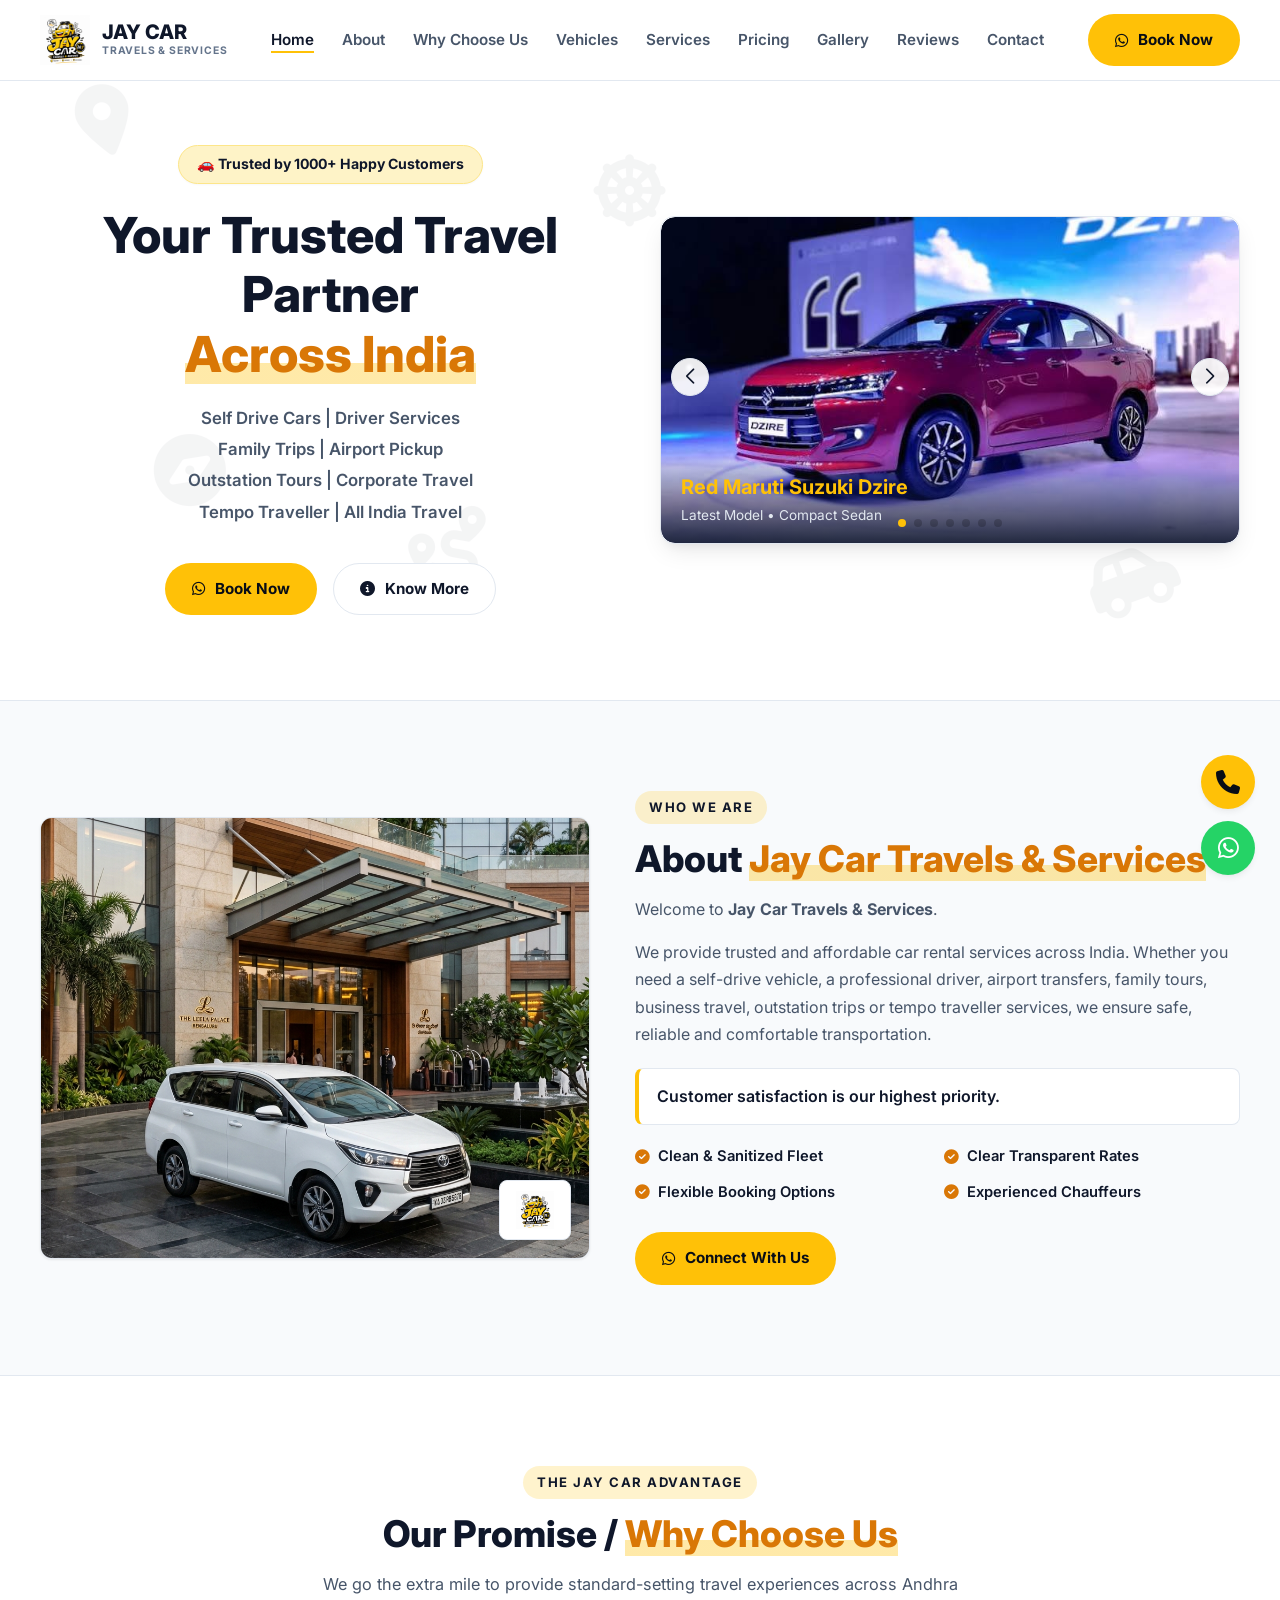
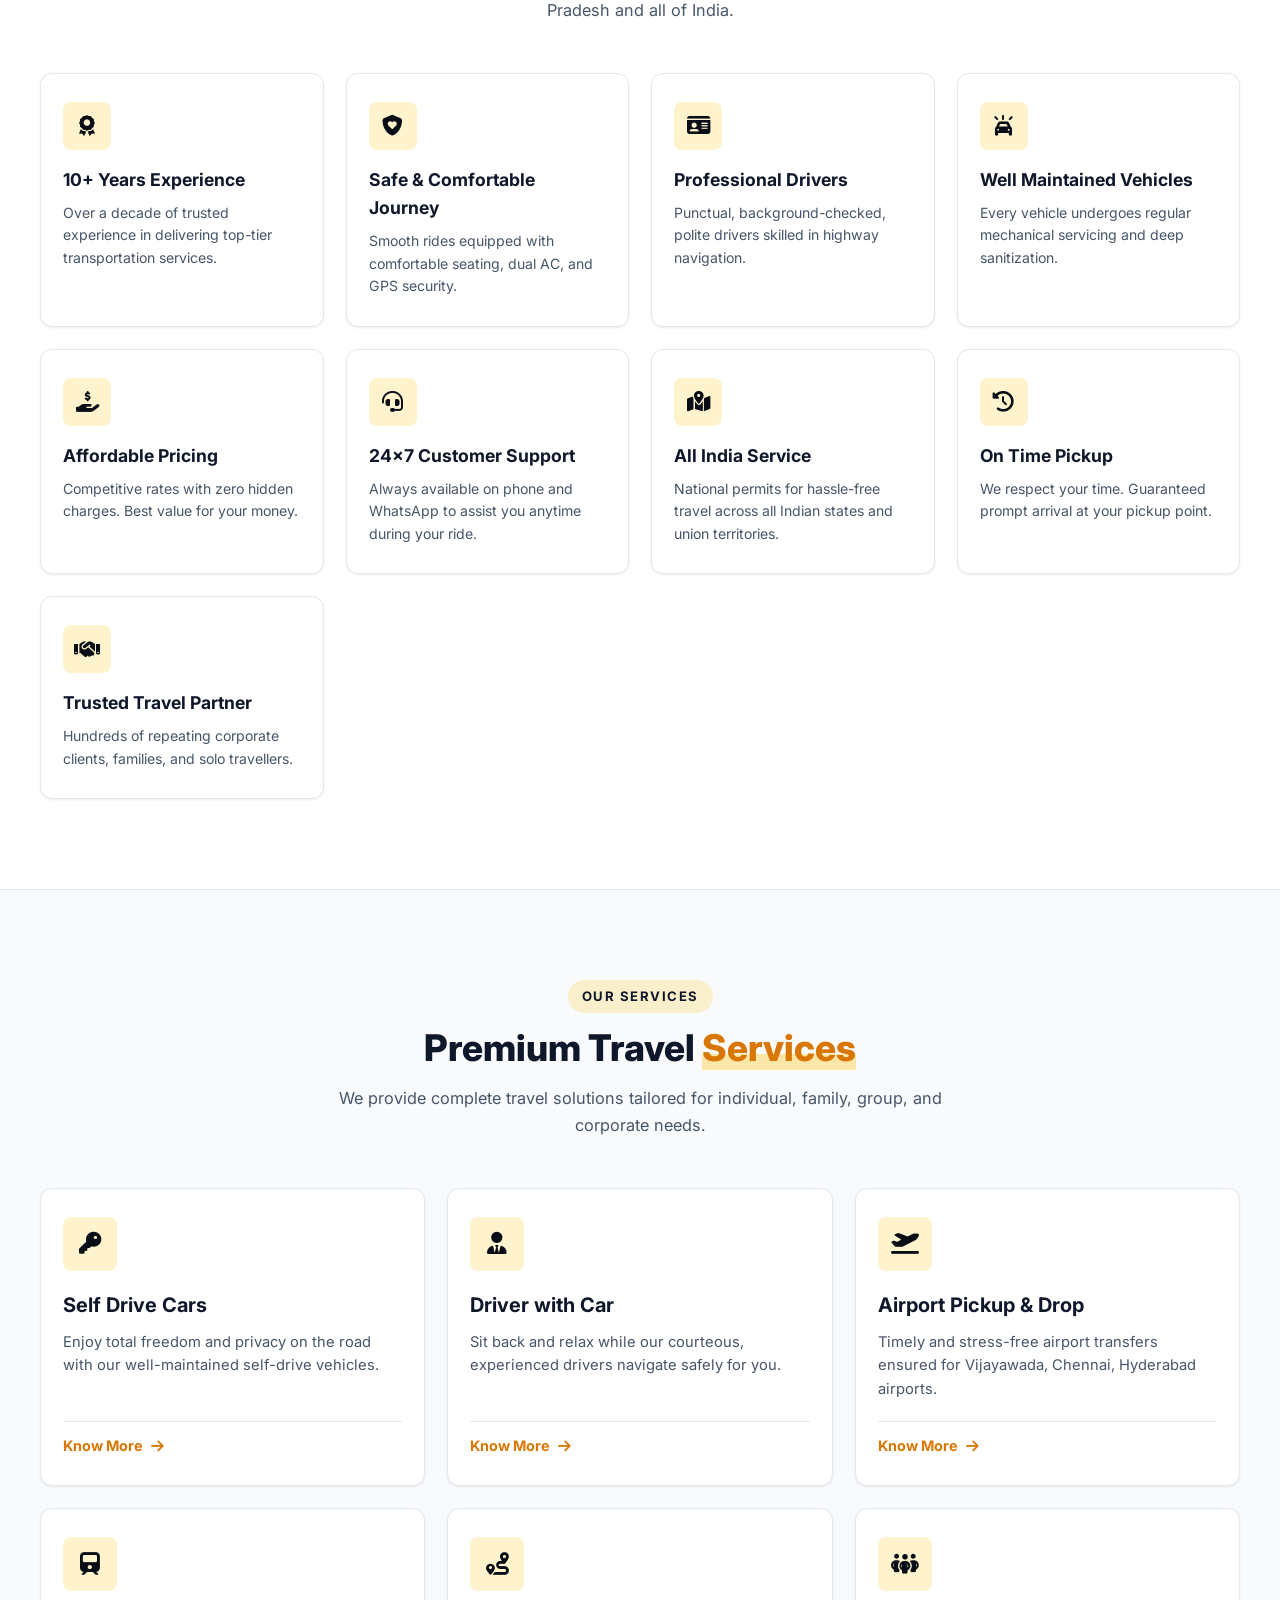
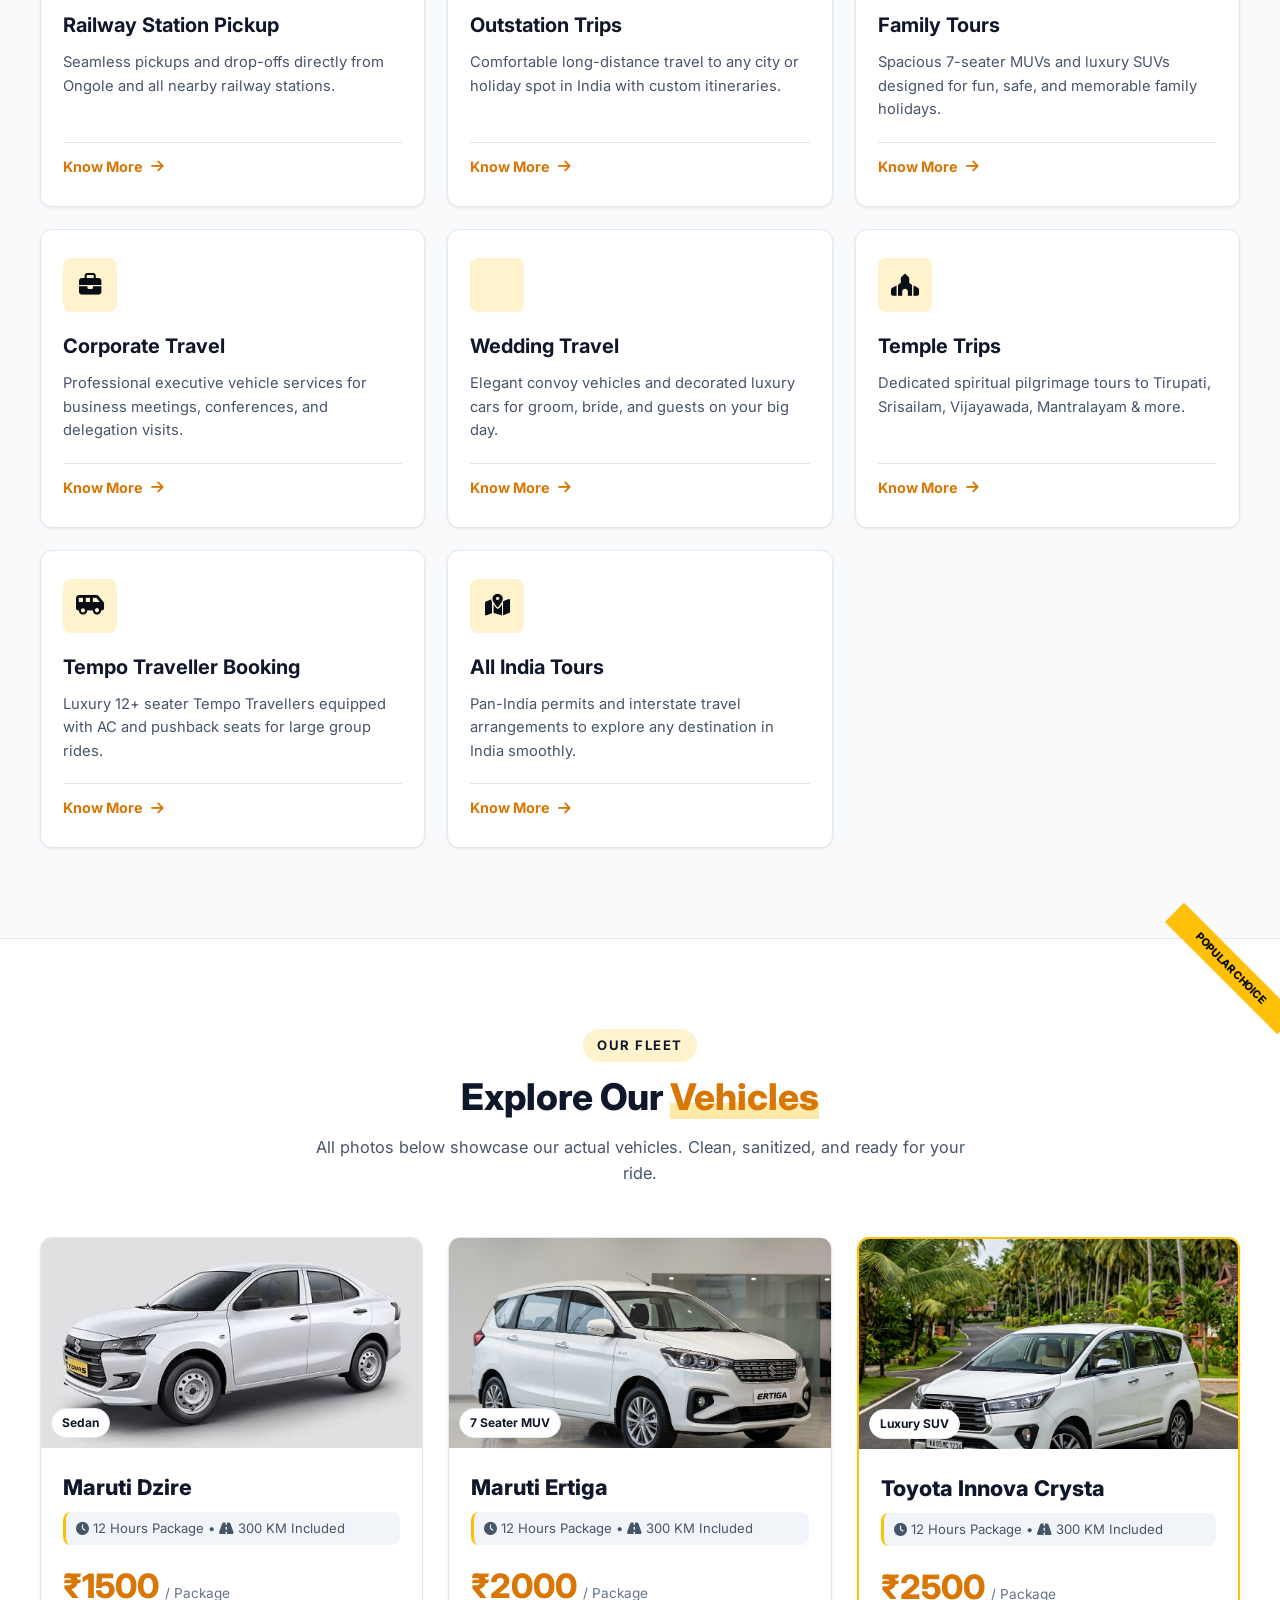
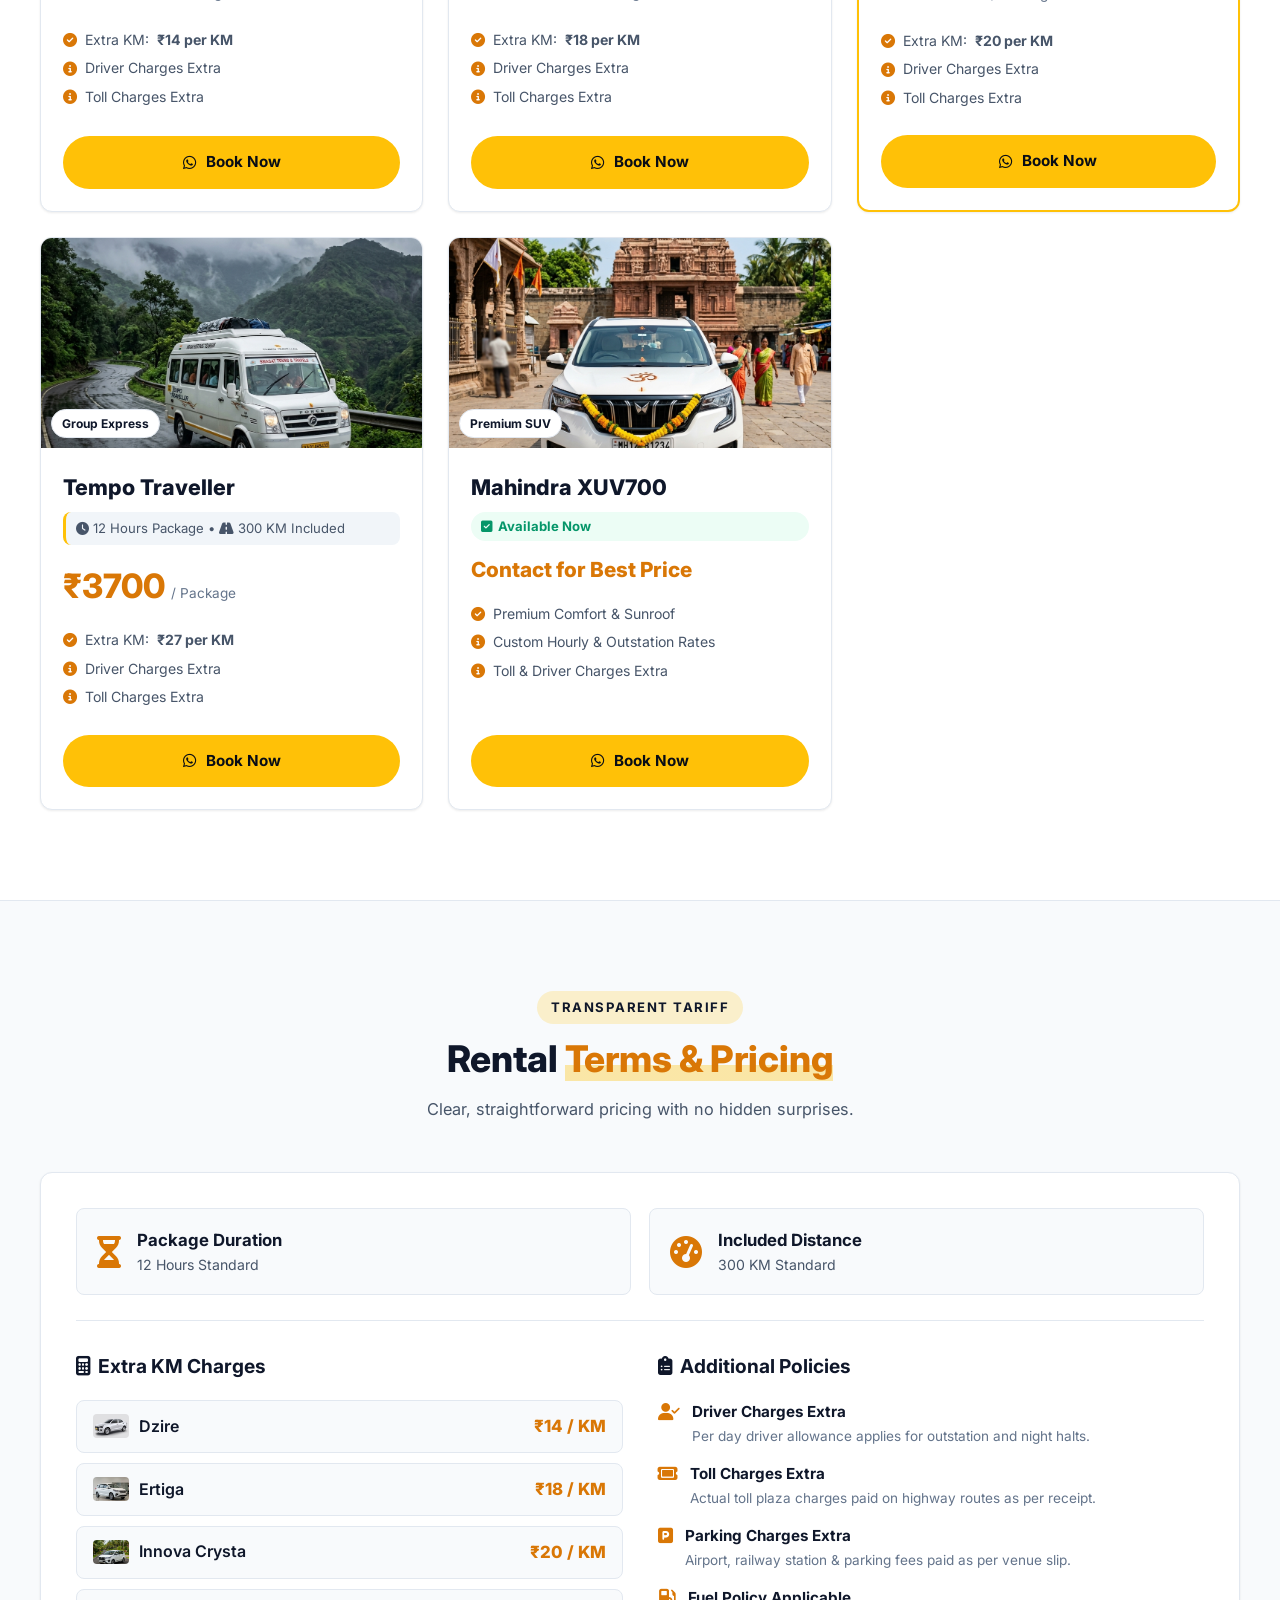
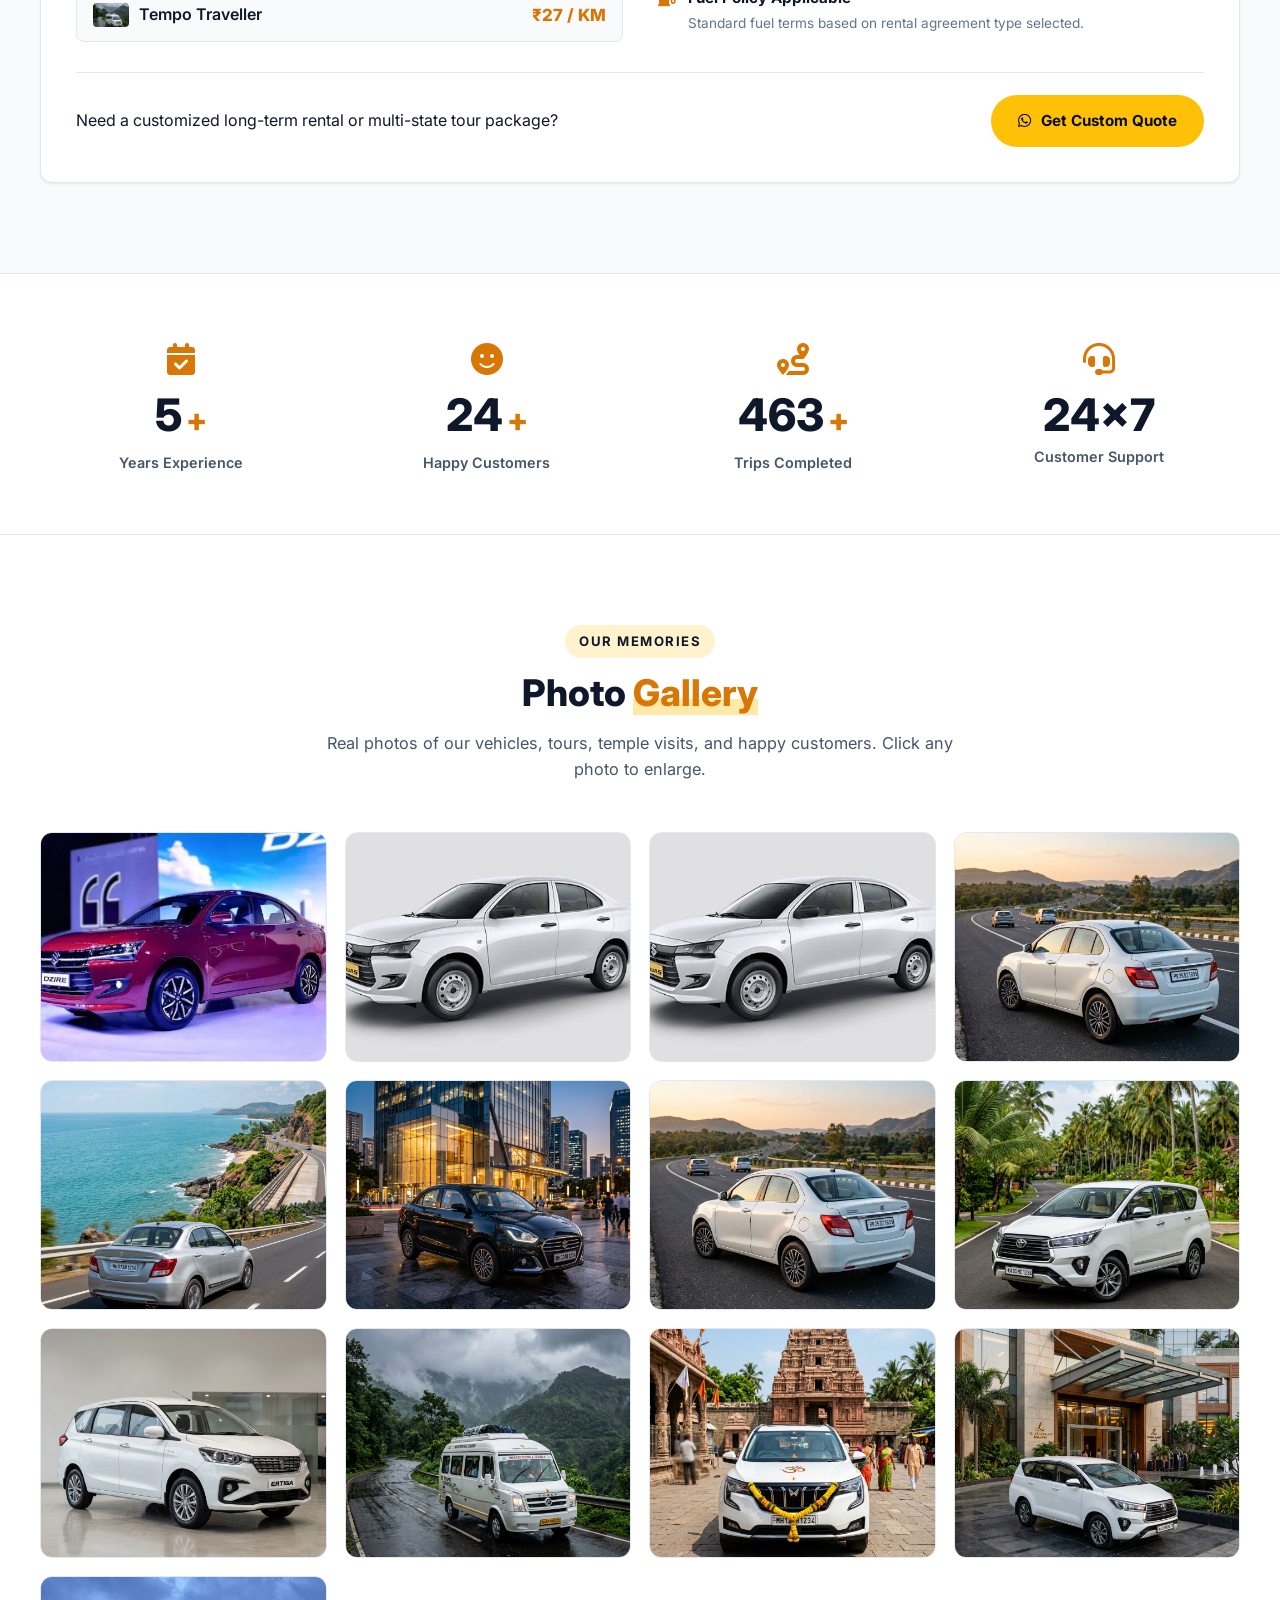
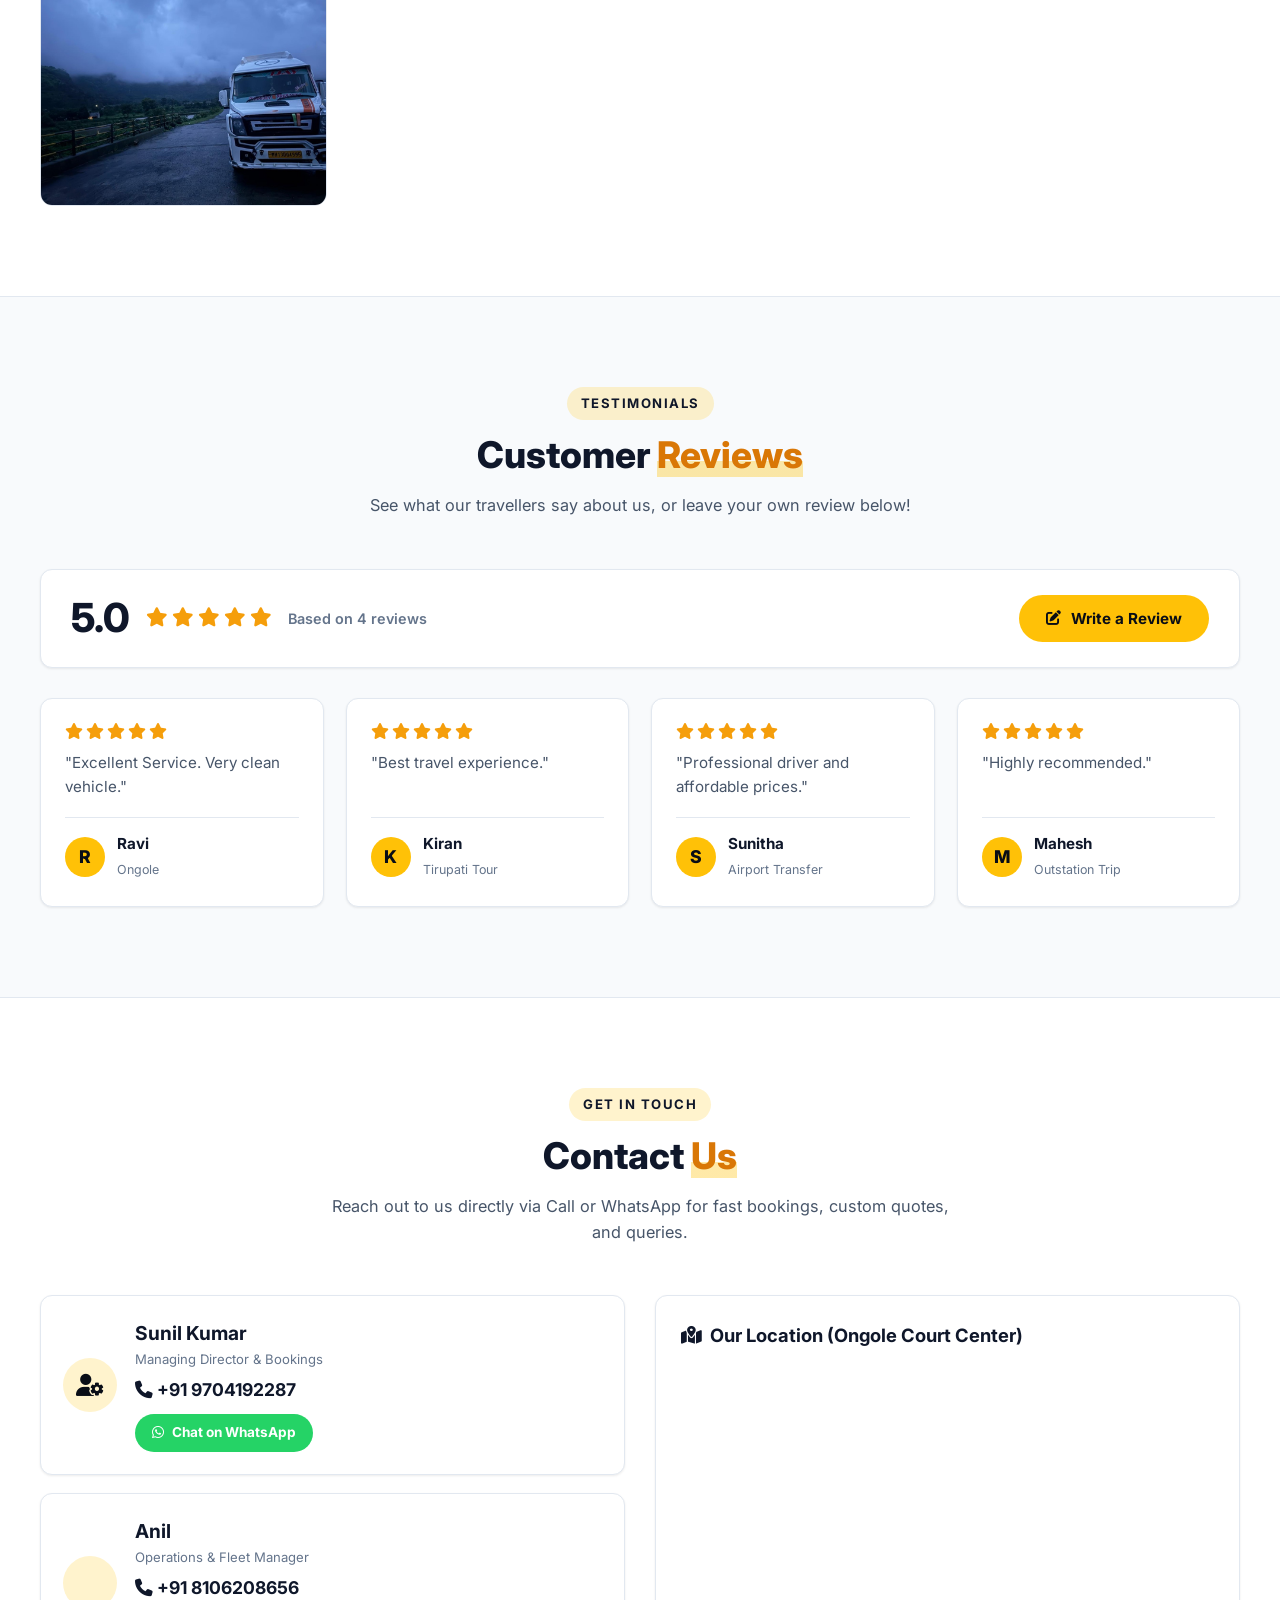
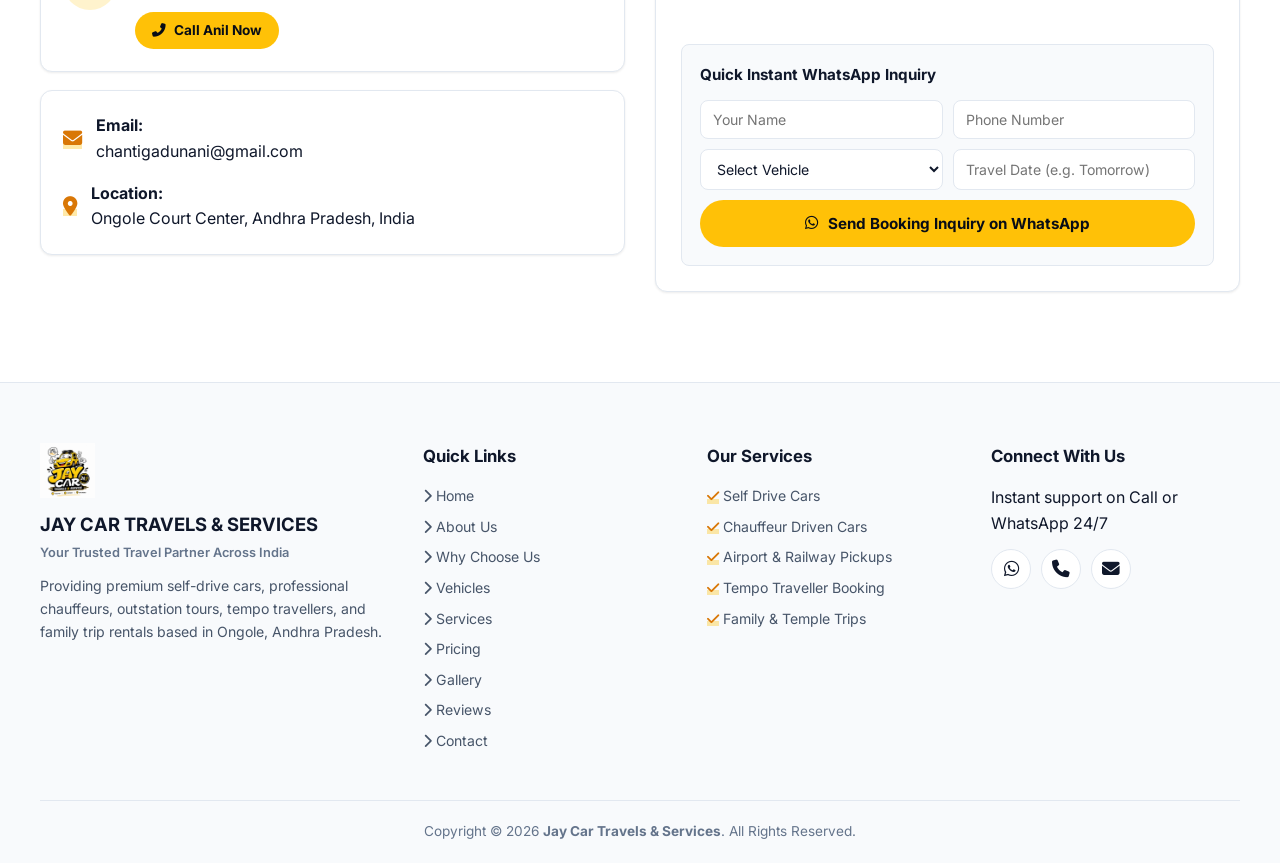
==== commit 53355096: "Make website fully responsive across Mobile, Tablet, Laptop, and 4K displays with backdrop overlay d" ====
--- a/index.html
+++ b/index.html
@@ -80,6 +80,7 @@
             </div>
         </div>
     </header>
+    <div class="nav-overlay" id="nav-overlay"></div>
 
     <main>
         <!-- HERO SECTION (SPLIT 50/50 LAYOUT WITH CENTERED LEFT TEXT & AI IMAGES SLIDER) -->
--- a/css/style.css
+++ b/css/style.css
@@ -1606,60 +1606,121 @@
 }
 
 /* --------------------------------------------------------------------------
-   17. RESPONSIVE BREAKPOINTS
+   17. NAVIGATION OVERLAY BACKDROP
    -------------------------------------------------------------------------- */
-@media (max-width: 1024px) {
+.nav-overlay {
+    position: fixed;
+    inset: 0;
+    background: rgba(15, 23, 42, 0.5);
+    backdrop-filter: blur(3px);
+    -webkit-backdrop-filter: blur(3px);
+    z-index: 9998;
+    opacity: 0;
+    visibility: hidden;
+    transition: var(--transition);
+}
+
+.nav-overlay.active {
+    opacity: 1;
+    visibility: visible;
+}
+
+/* --------------------------------------------------------------------------
+   18. COMPREHENSIVE RESPONSIVE BREAKPOINTS (MOBILE, TABLET, LAPTOP, DESKTOP)
+   -------------------------------------------------------------------------- */
+
+/* Large Desktop (1440px and above) */
+@media (min-width: 1440px) {
+    .container {
+        max-width: 1320px;
+    }
+    .vehicles-grid {
+        grid-template-columns: repeat(3, 1fr);
+    }
+    .gallery-grid {
+        grid-template-columns: repeat(4, 1fr);
+    }
+    .services-grid {
+        grid-template-columns: repeat(3, 1fr);
+    }
+    .why-us-grid {
+        grid-template-columns: repeat(4, 1fr);
+    }
+}
+
+/* Standard Laptop & Desktop (1024px – 1439px) */
+@media (min-width: 1024px) and (max-width: 1439px) {
+    .vehicles-grid {
+        grid-template-columns: repeat(3, 1fr);
+    }
+    .gallery-grid {
+        grid-template-columns: repeat(4, 1fr);
+    }
+    .services-grid {
+        grid-template-columns: repeat(3, 1fr);
+    }
+    .why-us-grid {
+        grid-template-columns: repeat(4, 1fr);
+    }
+}
+
+/* Tablets & Small Laptops (768px – 1023px) */
+@media (max-width: 1023px) {
     .hero-container {
         grid-template-columns: 1fr;
-        gap: 35px;
+        gap: 32px;
+        text-align: center;
     }
 
     .hero-content-left {
         max-width: 100%;
     }
 
-    .hero-title {
-        font-size: 2.6rem;
+    .hero-slider-right {
+        max-width: 720px;
+        margin: 0 auto;
     }
 
     .about-grid, .pricing-body-grid, .contact-grid {
         grid-template-columns: 1fr;
+        gap: 30px;
+    }
+
+    .vehicles-grid {
+        grid-template-columns: repeat(2, 1fr);
+    }
+
+    .gallery-grid {
+        grid-template-columns: repeat(3, 1fr);
+    }
+
+    .services-grid {
+        grid-template-columns: repeat(2, 1fr);
+    }
+
+    .why-us-grid {
+        grid-template-columns: repeat(2, 1fr);
     }
 
     .footer-top {
-        grid-template-columns: 1fr 1fr;
-    }
-}
-
-@media (max-width: 768px) {
-    .section {
-        padding: 60px 0;
-    }
-
-    .section-title {
-        font-size: 1.9rem;
-    }
-
-    .hero-title {
-        font-size: 2.2rem;
-    }
-
-    .sub-line {
-        font-size: 0.95rem;
+        grid-template-columns: repeat(2, 1fr);
+        gap: 30px;
     }
 
     .nav-menu {
         position: fixed;
         top: 0;
         right: -100%;
-        width: 80%;
-        max-width: 300px;
+        width: 82%;
+        max-width: 320px;
         height: 100vh;
         background: #FFFFFF;
-        padding: 90px 25px 30px 25px;
+        padding: 95px 28px 40px 28px;
         transition: var(--transition);
         border-left: 1px solid var(--border-subtle);
         box-shadow: var(--shadow-lg);
+        z-index: 9999;
+        overflow-y: auto;
     }
 
     .nav-menu.active {
@@ -1669,11 +1730,99 @@
     .nav-list {
         flex-direction: column;
         align-items: flex-start;
-        gap: 18px;
+        gap: 20px;
+        width: 100%;
+    }
+
+    .nav-list li {
+        width: 100%;
+    }
+
+    .nav-link {
+        display: block;
+        width: 100%;
+        font-size: 1.05rem;
+        padding: 8px 0;
+        border-bottom: 1px solid #F1F5F9;
     }
 
     .mobile-toggle {
         display: flex;
+        z-index: 10000;
+    }
+}
+
+/* Mobile Devices (320px – 767px) */
+@media (max-width: 767px) {
+    html, body {
+        overflow-x: hidden;
+        width: 100%;
+    }
+
+    .section {
+        padding: 55px 0;
+    }
+
+    .container {
+        padding: 0 16px;
+    }
+
+    .hero-section {
+        padding-top: 110px;
+        padding-bottom: 50px;
+    }
+
+    .hero-title {
+        font-size: clamp(1.8rem, 6vw, 2.4rem);
+        margin-bottom: 16px;
+    }
+
+    .hero-trust-badge {
+        font-size: 0.78rem;
+        padding: 6px 14px;
+        margin-bottom: 16px;
+    }
+
+    .sub-line {
+        font-size: 0.92rem;
+    }
+
+    .hero-subtitle-box {
+        margin-bottom: 24px;
+    }
+
+    .section-title {
+        font-size: clamp(1.65rem, 5.5vw, 2.1rem);
+    }
+
+    .section-header {
+        margin-bottom: 35px;
+    }
+
+    .vehicles-grid {
+        grid-template-columns: 1fr;
+    }
+
+    .gallery-grid {
+        grid-template-columns: repeat(2, 1fr);
+        gap: 12px;
+    }
+
+    .g-inner {
+        aspect-ratio: 4 / 3;
+        height: auto;
+    }
+
+    .services-grid {
+        grid-template-columns: 1fr;
+    }
+
+    .why-us-grid {
+        grid-template-columns: 1fr;
+    }
+
+    .pricing-wrapper {
+        padding: 22px 16px;
     }
 
     .pricing-header-banner {
@@ -1691,5 +1840,98 @@
 
     .footer-top {
         grid-template-columns: 1fr;
-    }
-}
+        text-align: center;
+        gap: 28px;
+    }
+
+    .footer-logo {
+        margin: 0 auto 12px auto;
+    }
+
+    .social-icons {
+        justify-content: center;
+    }
+
+    .about-main-img {
+        height: 280px;
+    }
+
+    .about-features-list {
+        grid-template-columns: 1fr;
+    }
+
+    .rating-summary-banner {
+        flex-direction: column;
+        text-align: center;
+        justify-content: center;
+        padding: 20px;
+    }
+
+    .rating-big-box {
+        flex-direction: column;
+        gap: 8px;
+    }
+
+    .floating-buttons {
+        bottom: 18px;
+        right: 16px;
+        gap: 10px;
+    }
+
+    .float-btn {
+        width: 48px;
+        height: 48px;
+        font-size: 1.3rem;
+    }
+
+    .back-to-top {
+        bottom: 18px;
+        left: 16px;
+        width: 40px;
+        height: 40px;
+    }
+
+    .lightbox-close {
+        top: 12px;
+        right: 18px;
+        font-size: 2.2rem;
+    }
+
+    .lightbox-content {
+        max-width: 95vw;
+        max-height: 75vh;
+    }
+}
+
+/* Extra Small Phones (< 480px) */
+@media (max-width: 479px) {
+    .center-actions {
+        flex-direction: column;
+        width: 100%;
+    }
+
+    .center-actions .btn {
+        width: 100%;
+    }
+
+    .nav-btn {
+        padding: 9px 16px;
+        font-size: 0.85rem;
+    }
+
+    .brand-name {
+        font-size: 1.1rem;
+    }
+
+    .brand-sub {
+        font-size: 0.58rem;
+    }
+
+    .nav-logo {
+        height: 42px;
+    }
+
+    .gallery-grid {
+        grid-template-columns: 1fr;
+    }
+}
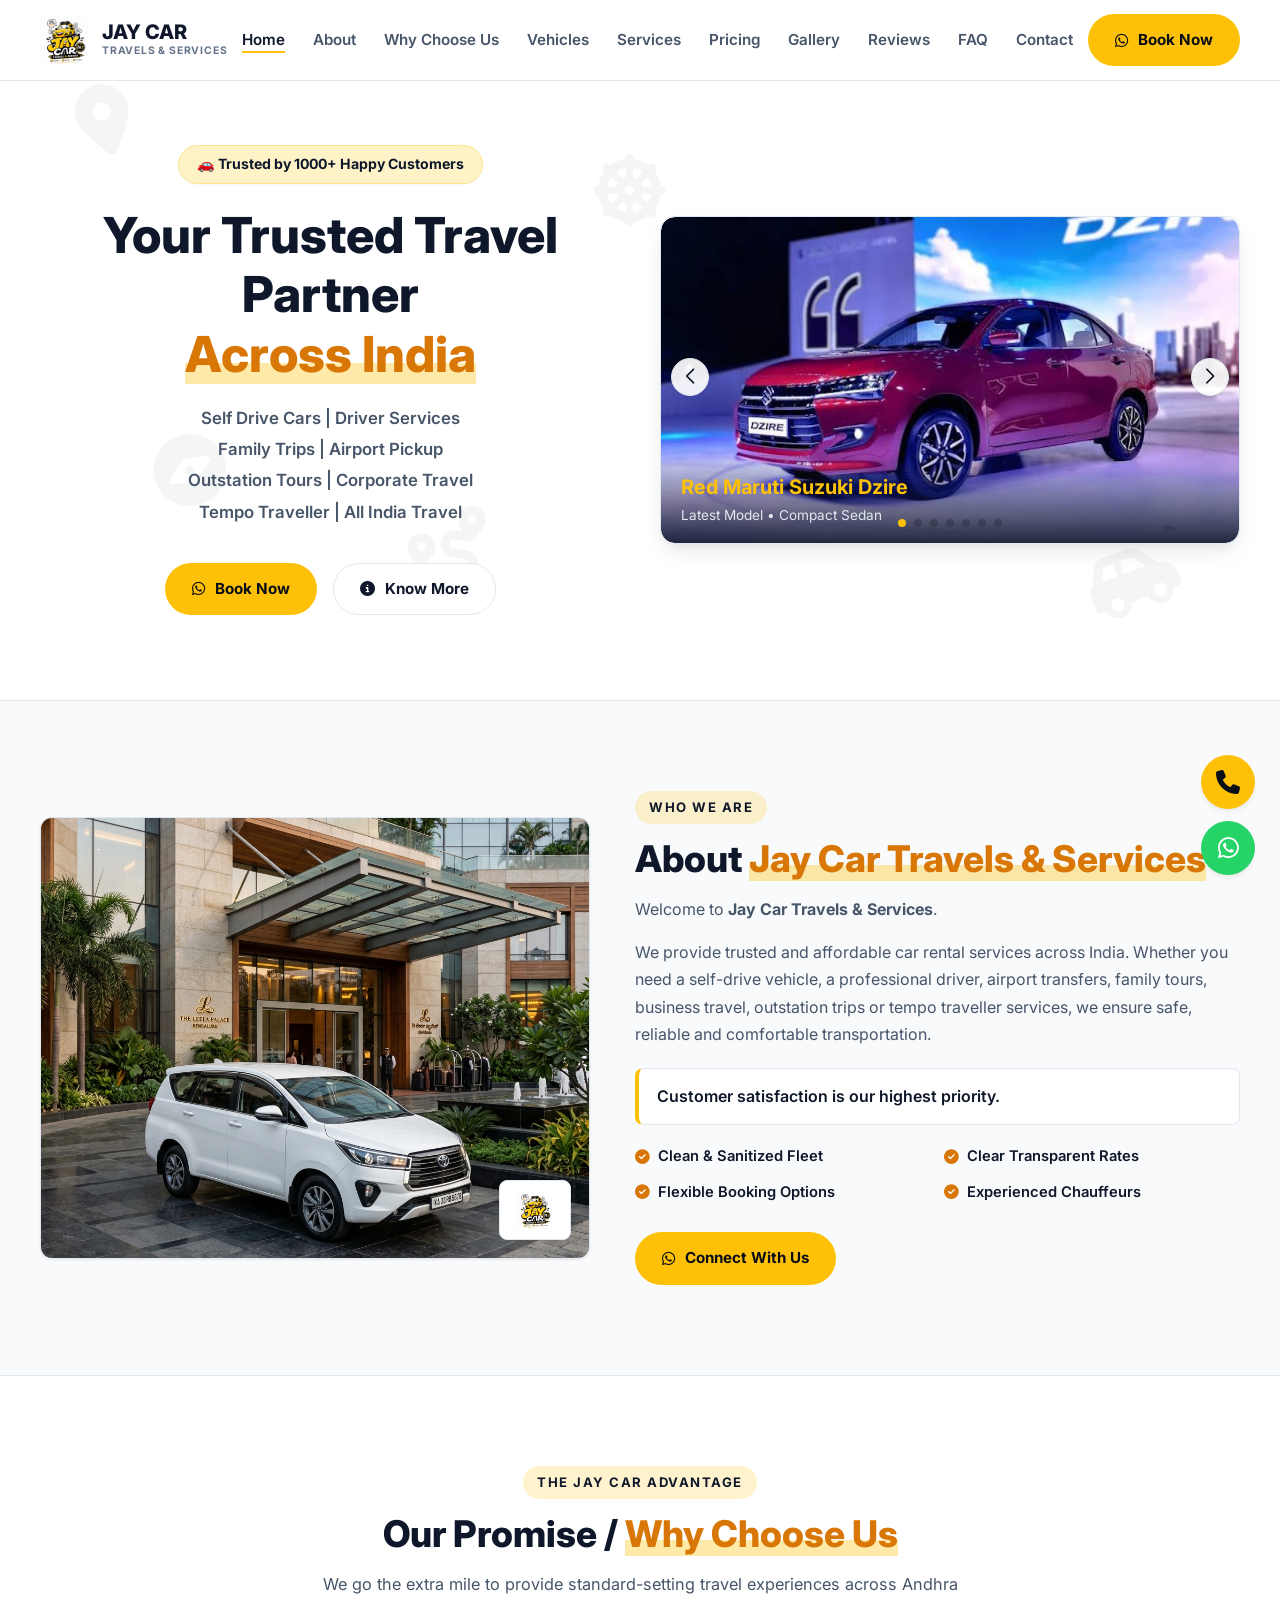
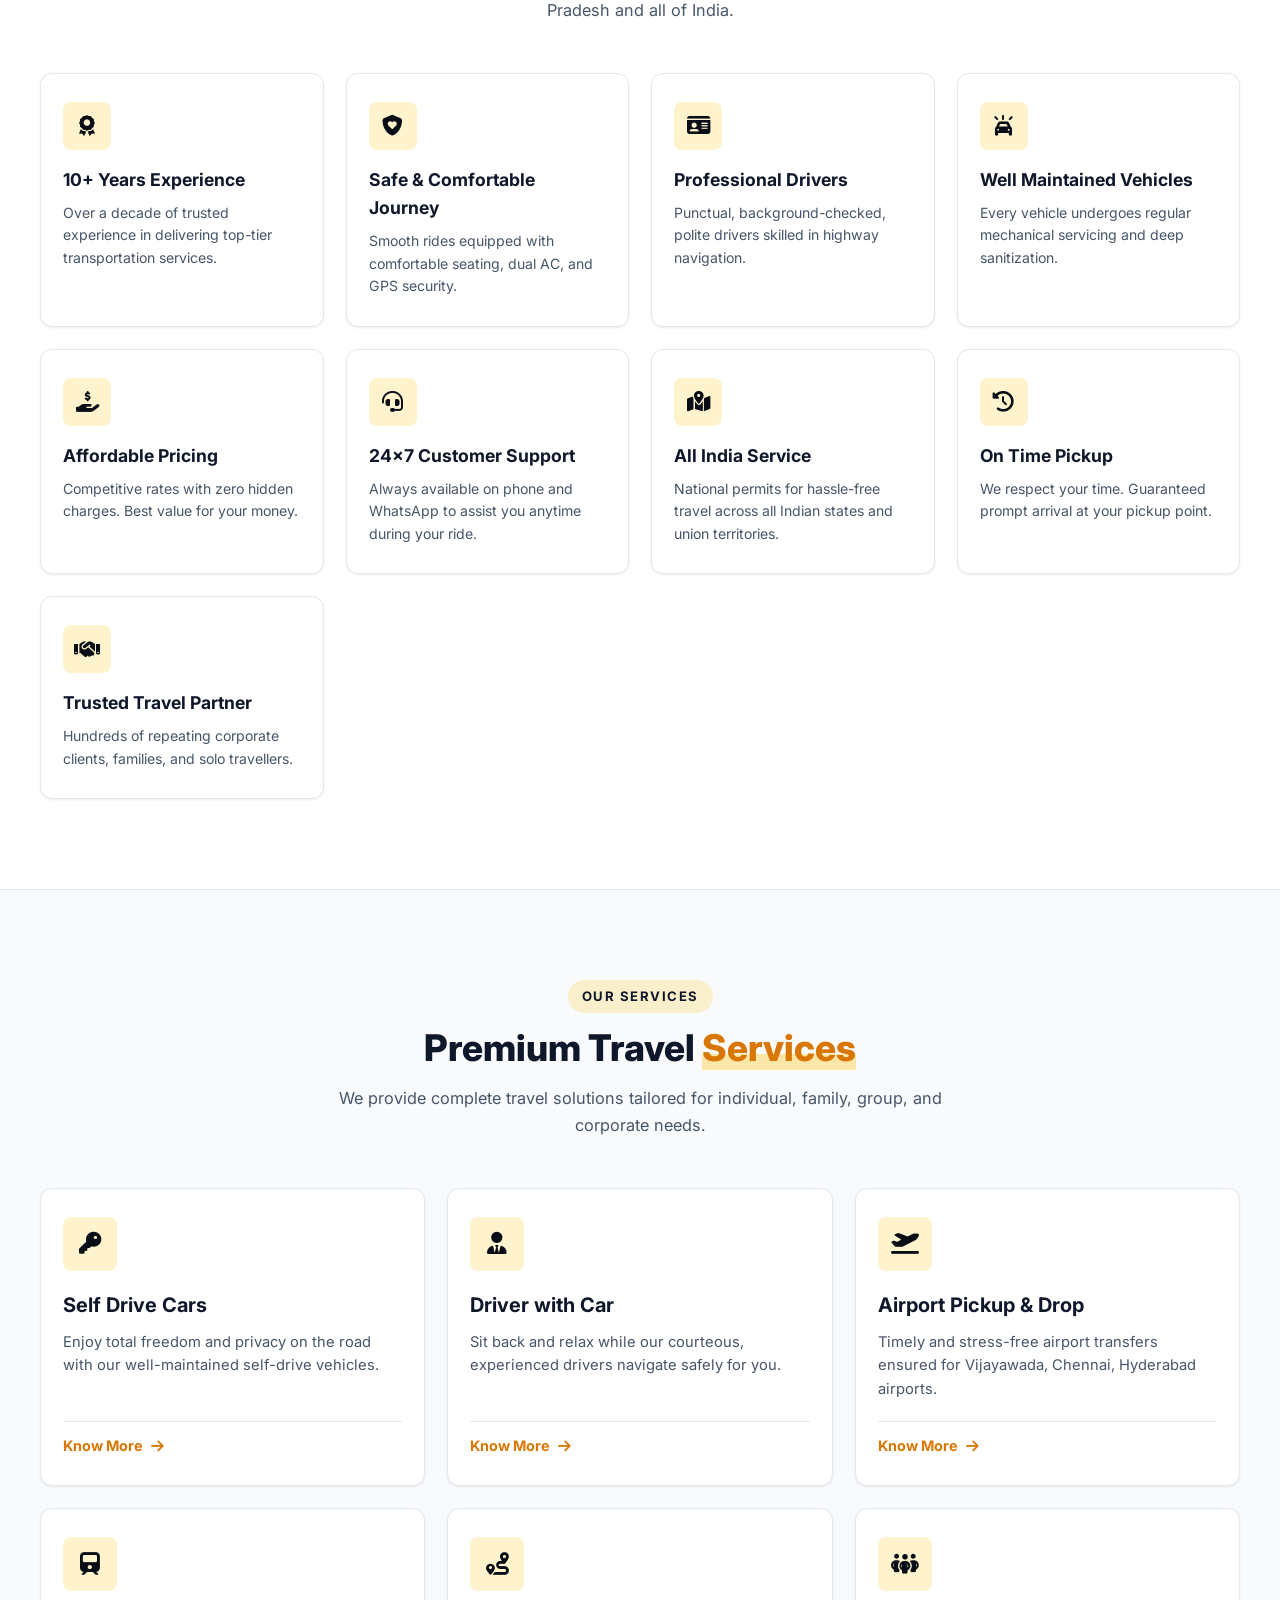
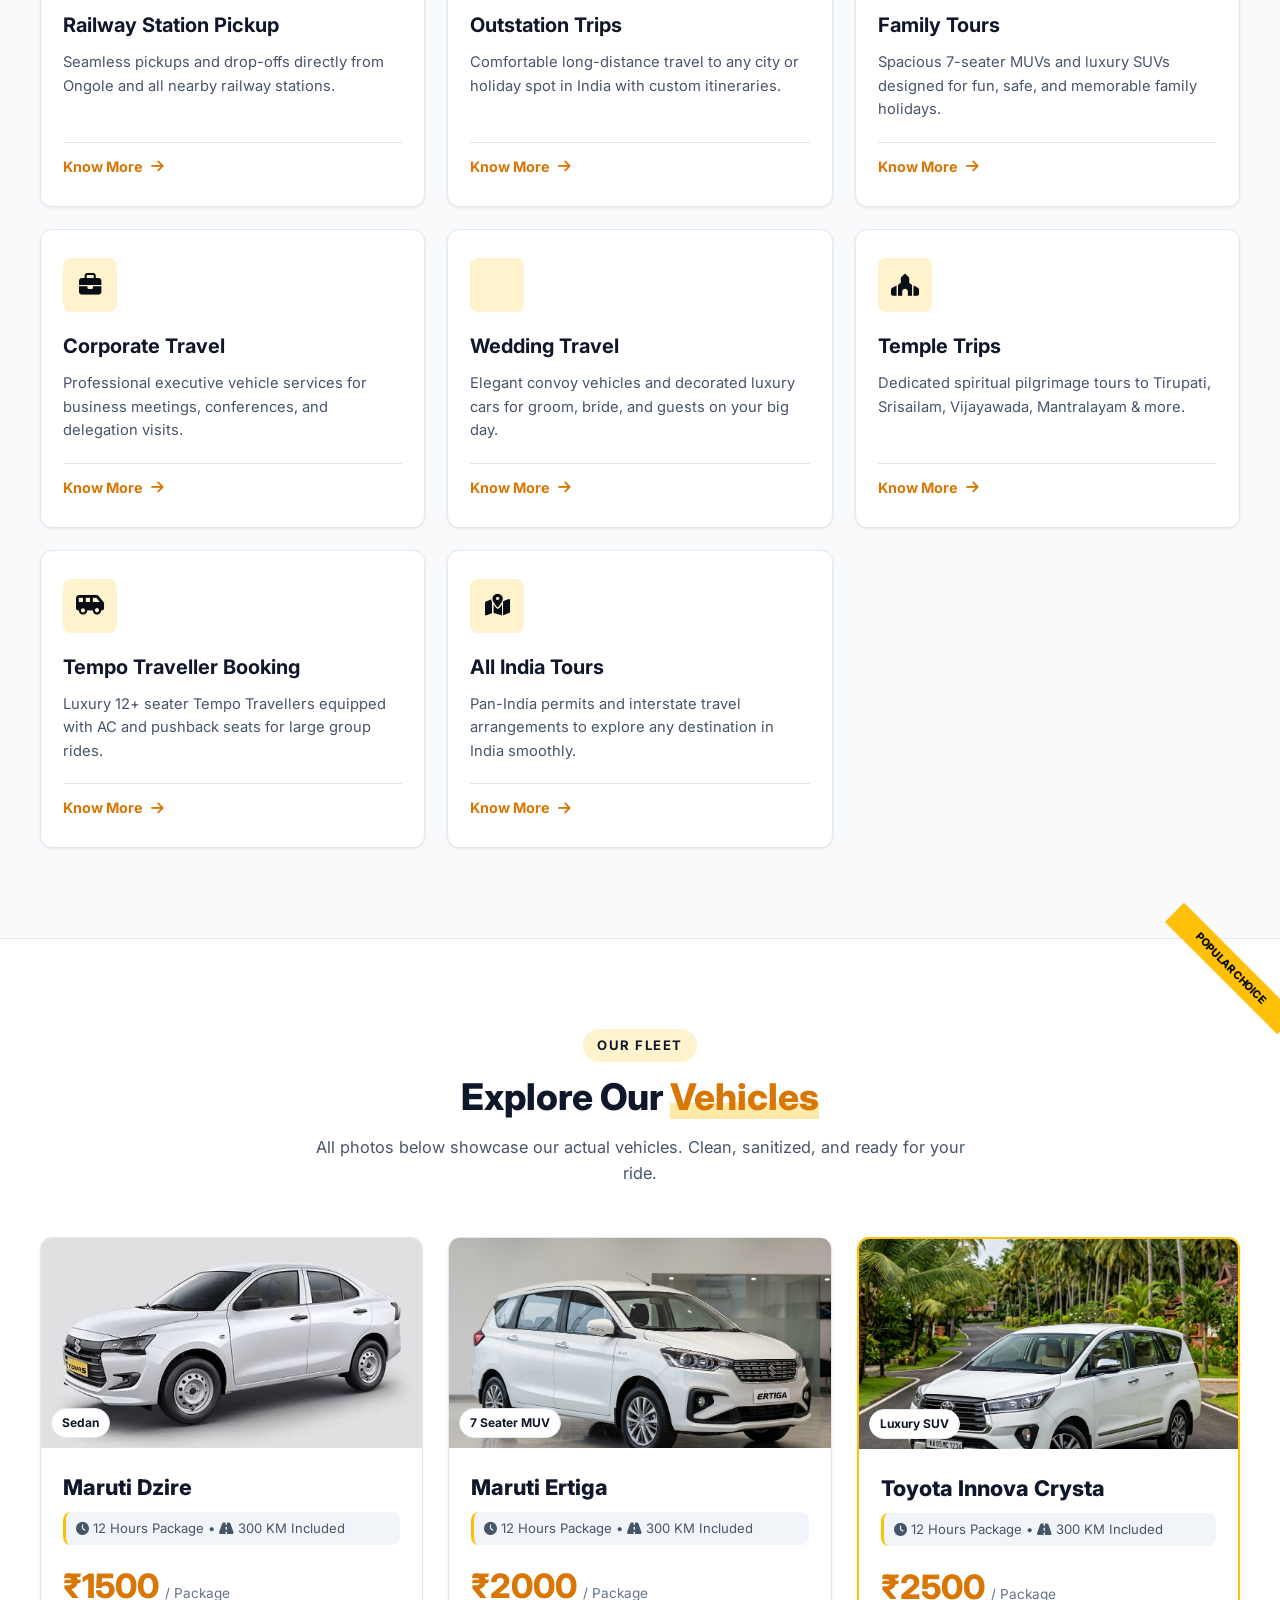
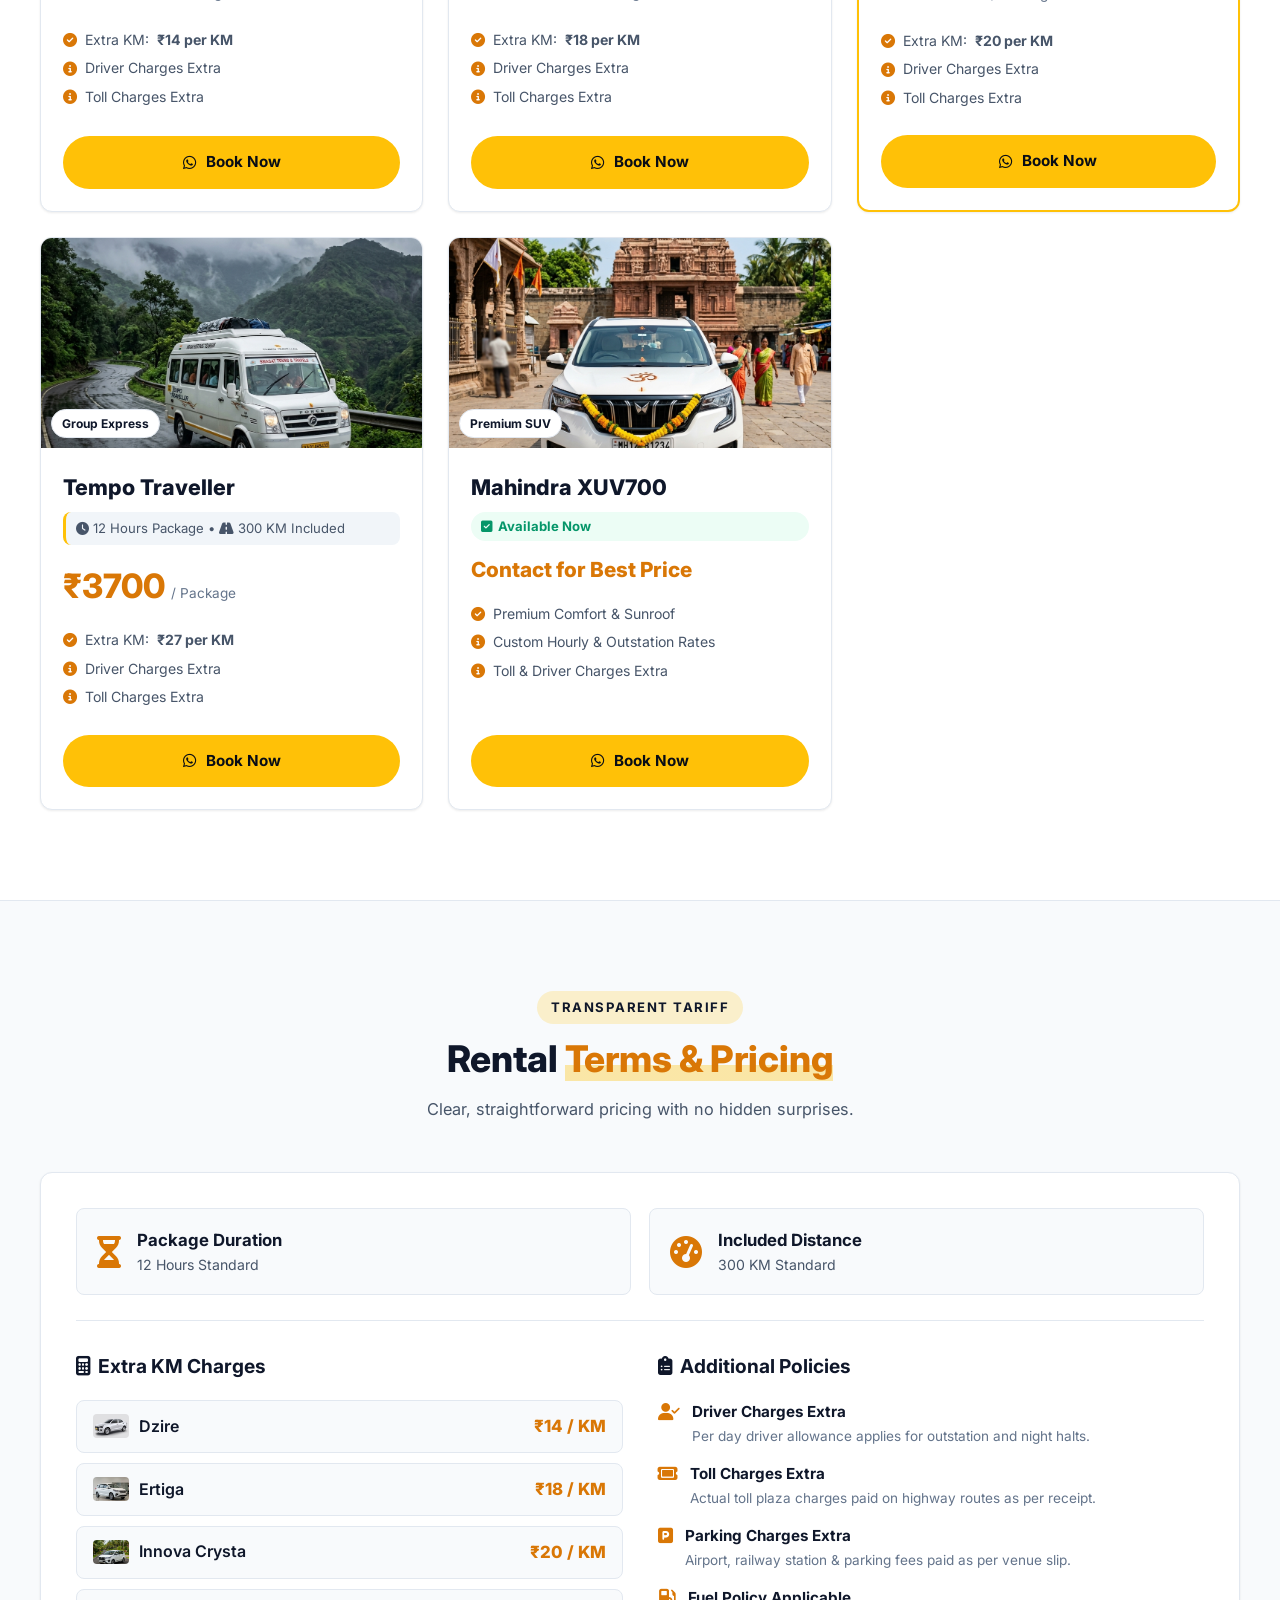
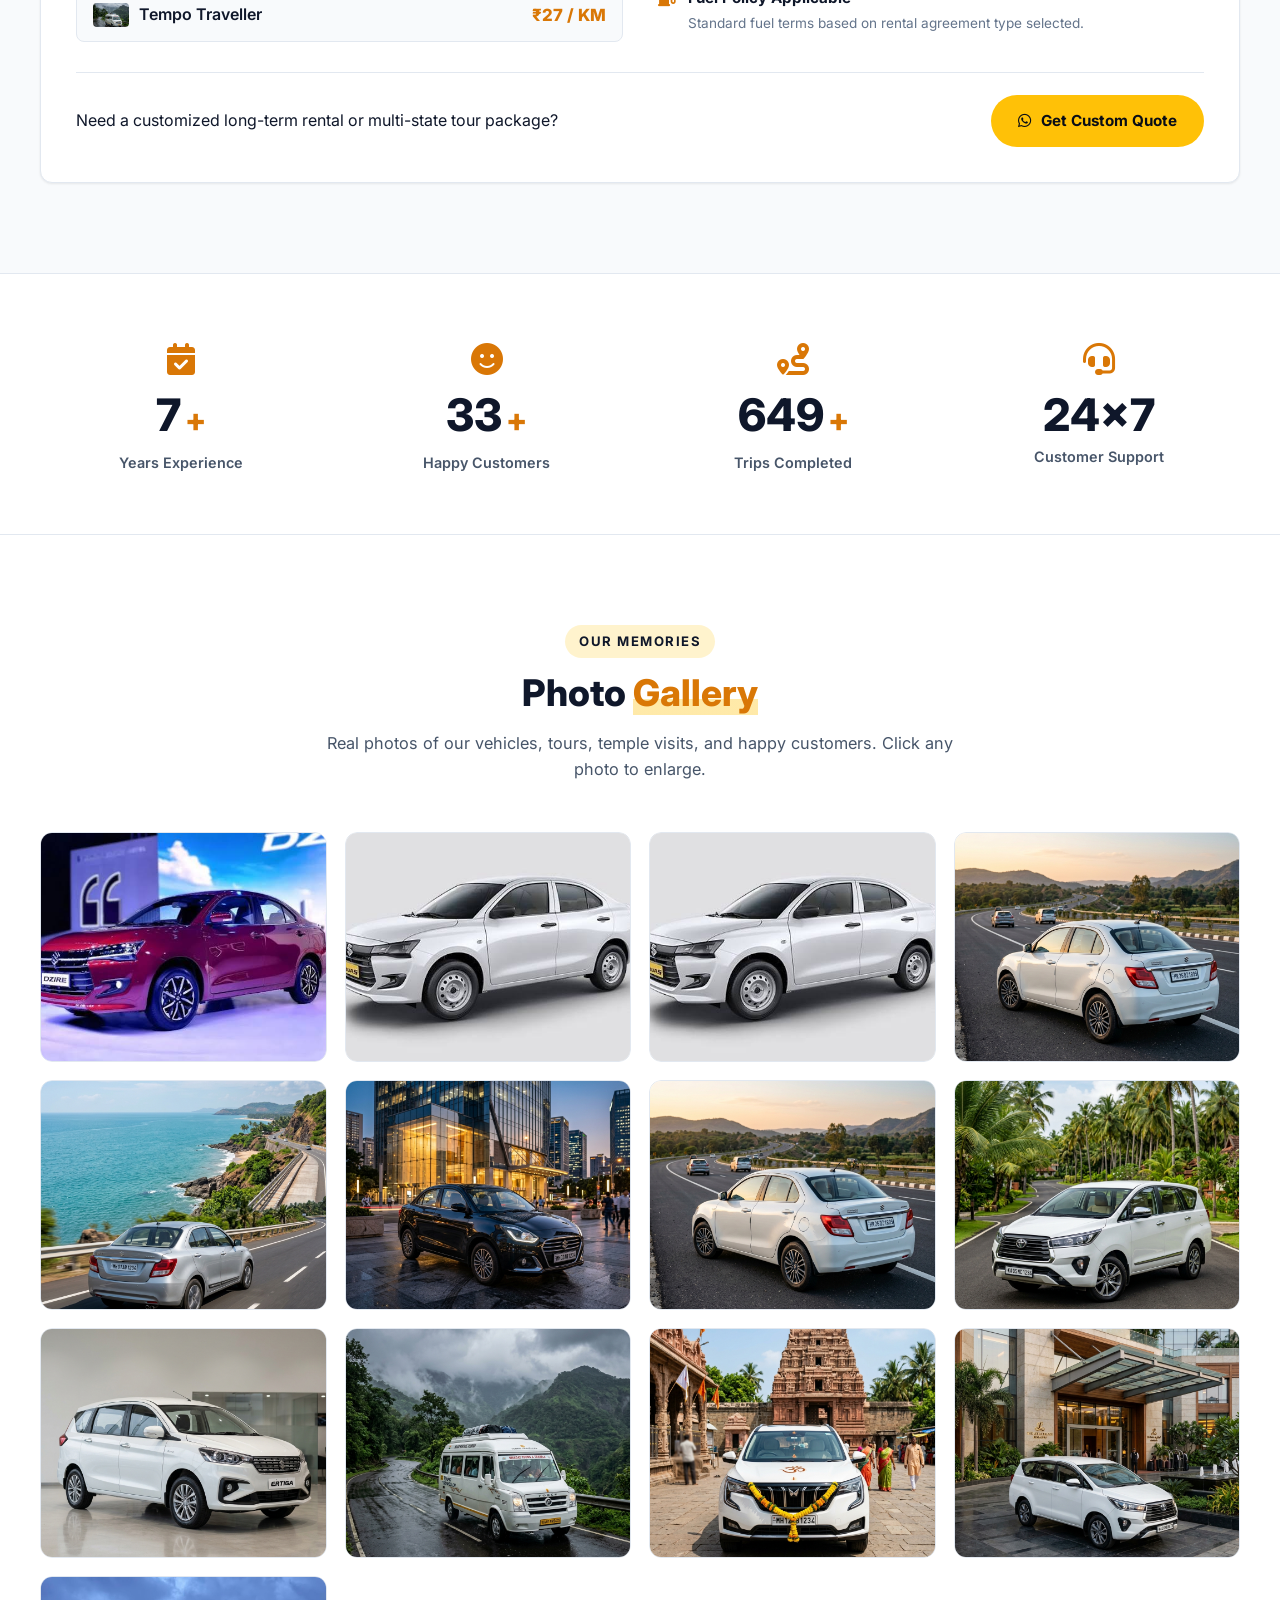
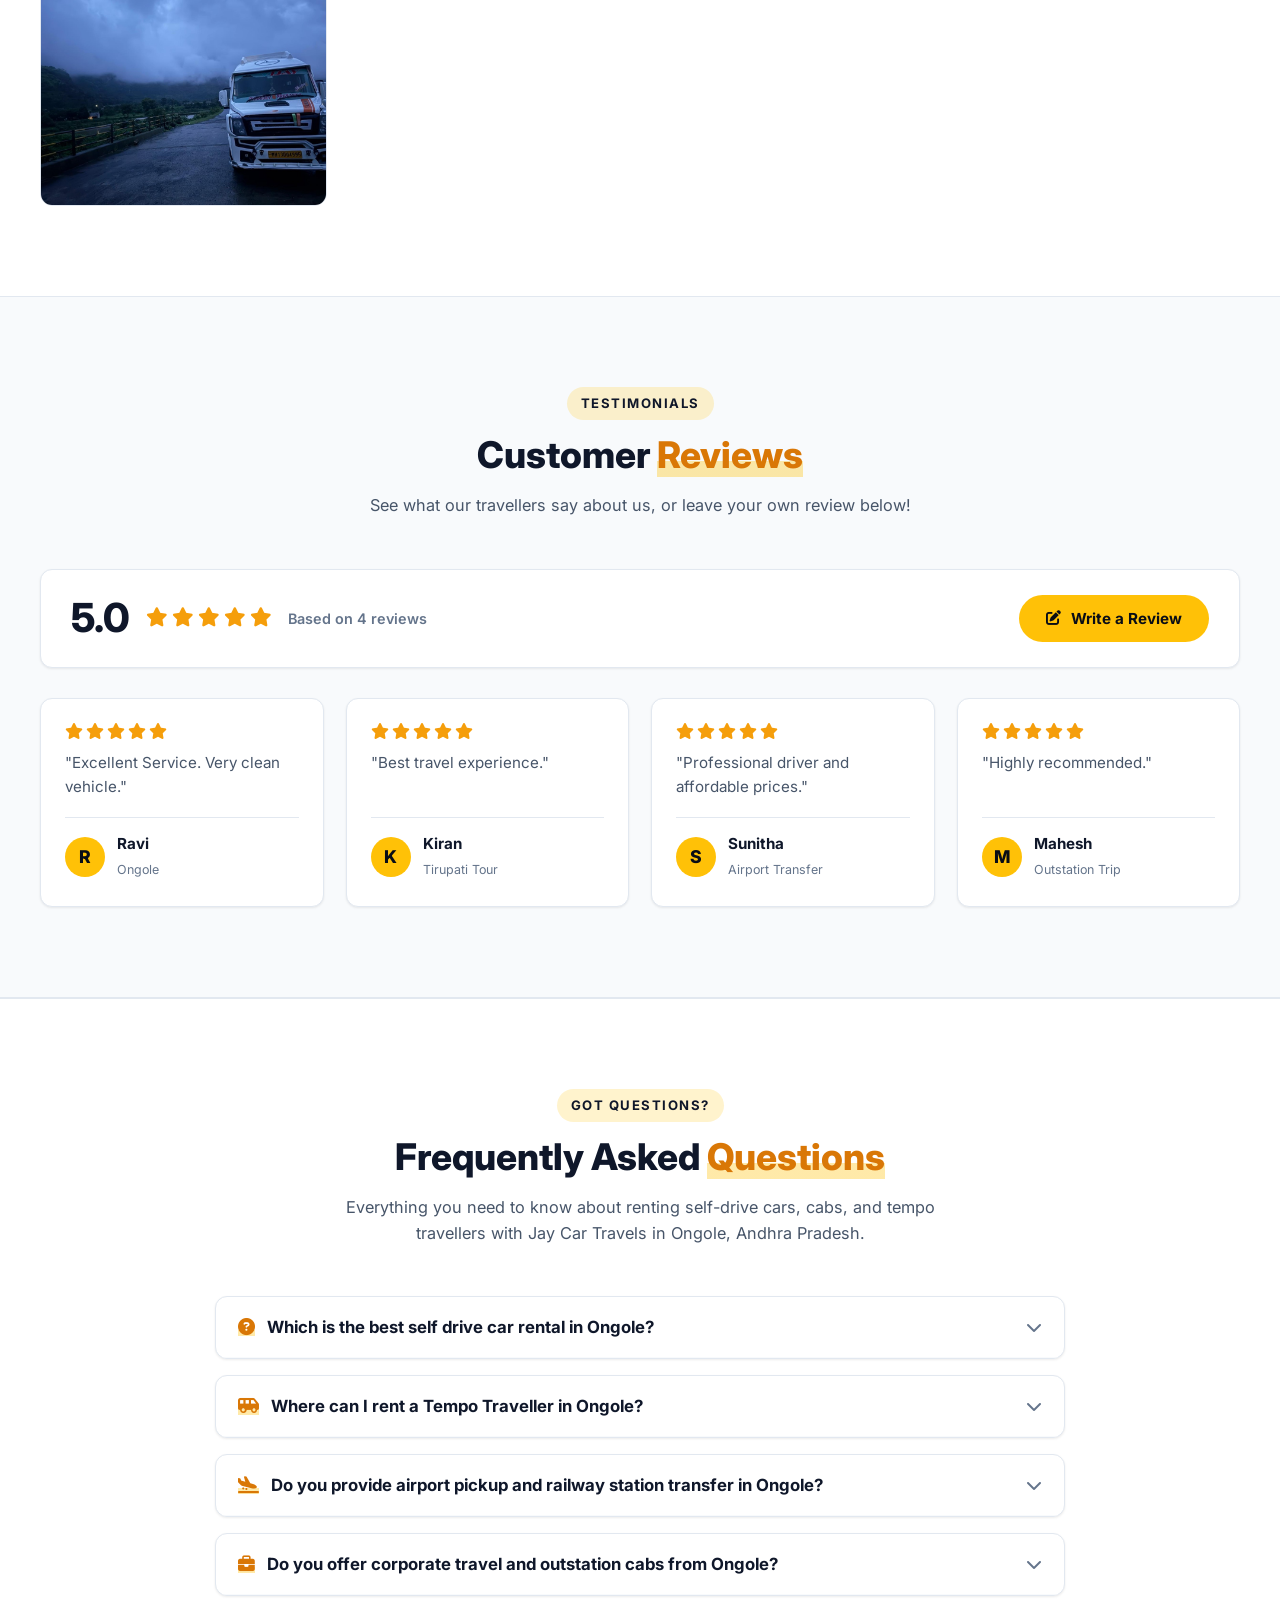
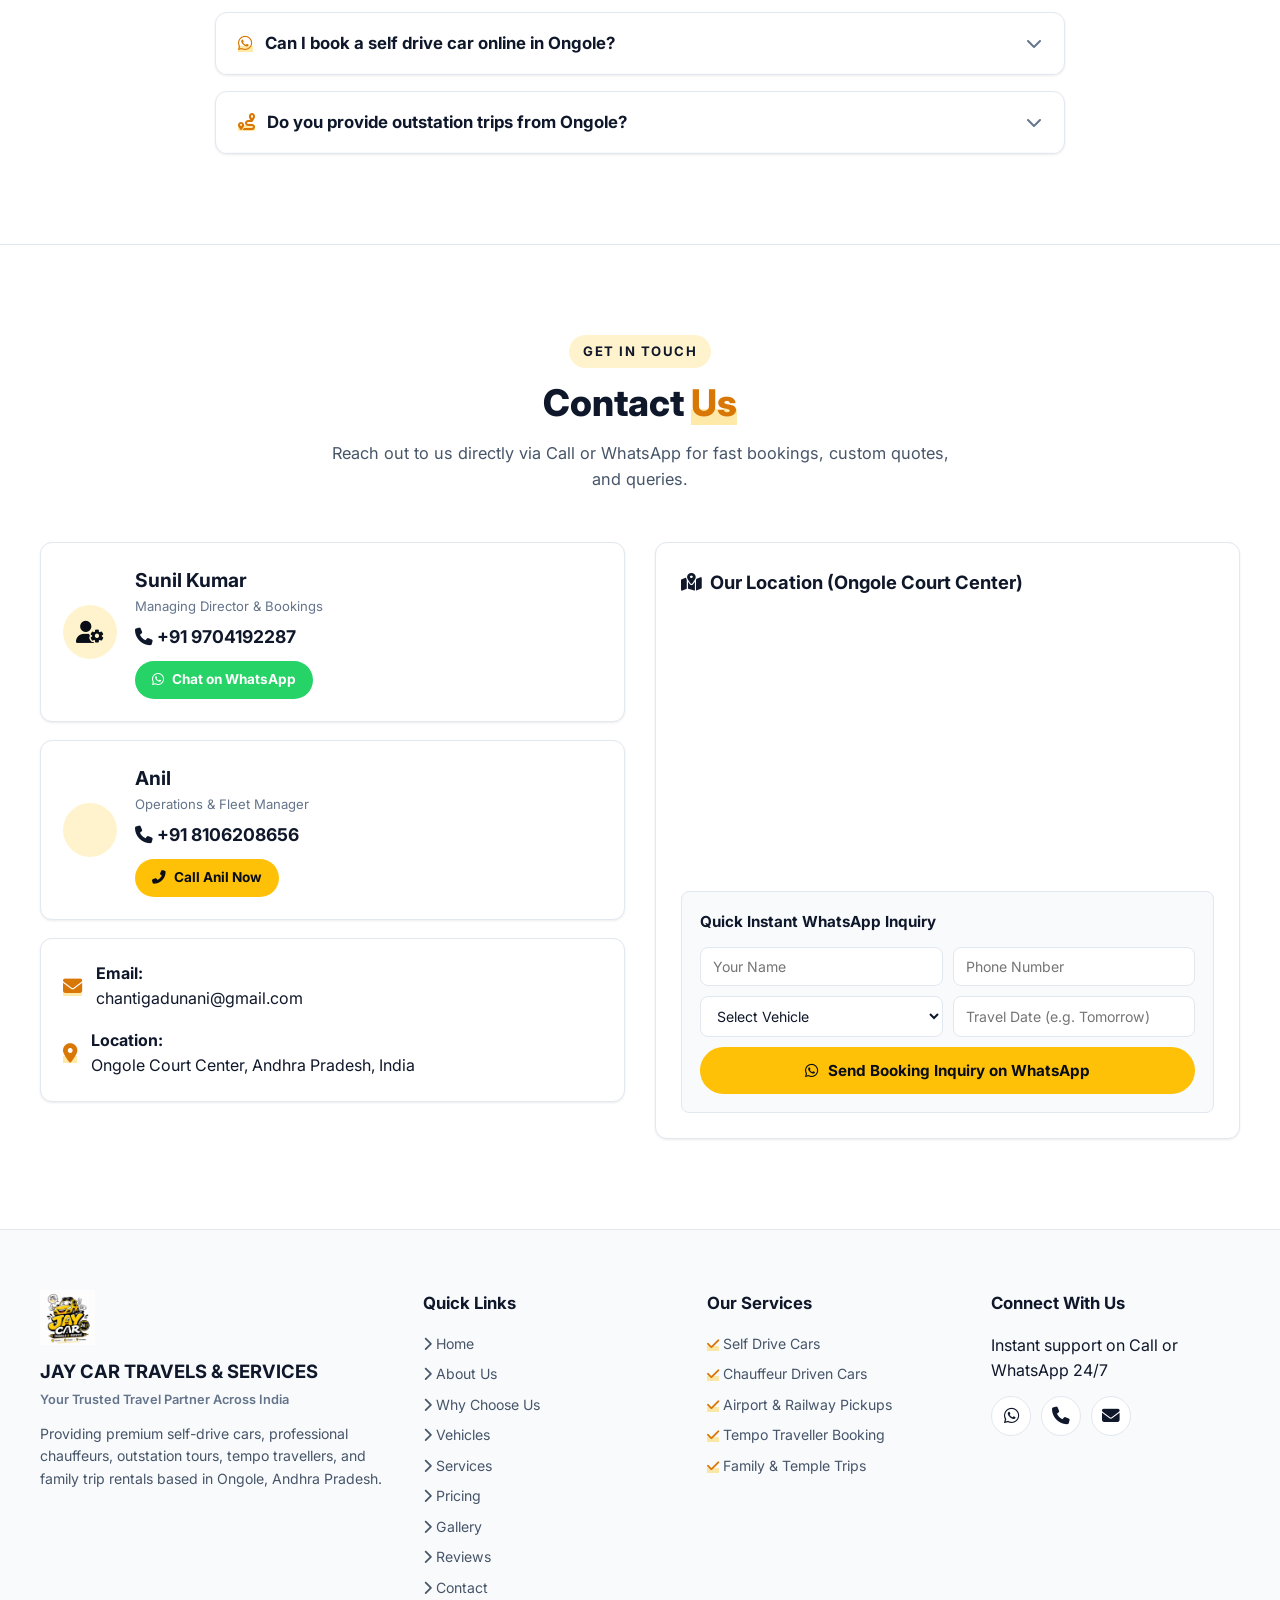
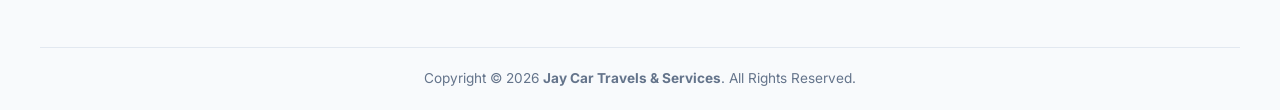
==== commit e78c1935: "Complete professional Local SEO optimization for Jay Car Travels Ongole with JSON-LD schema, sitemap" ====
--- a/index.html
+++ b/index.html
@@ -3,36 +3,186 @@
 <head>
     <meta charset="UTF-8">
     <meta name="viewport" content="width=device-width, initial-scale=1.0">
-    <title>Jay Car Travels & Services | Trusted Travel Partner Across India</title>
+    <title>Jay Car Travels | Best Car Rental & Self Drive Cars in Ongole</title>
     
-    <!-- Primary Meta Tags -->
-    <meta name="title" content="Jay Car Travels & Services | Trusted Travel Partner Across India">
-    <meta name="description" content="Book Self Drive Cars, Driver Services, Outstation Trips, Family Tours, Tempo Traveller, Airport Pickups & Corporate Travel with Jay Car Travels & Services, Ongole, Andhra Pradesh.">
-    <meta name="keywords" content="Jay Car Travels, Car Rental Ongole, Self Drive Cars Ongole, Tempo Traveller Booking, Innova Crysta Rental, Ertiga Rental, Dzire Rental, Outstation Cars Andhra Pradesh">
-    
+    <!-- Primary SEO Meta Tags -->
+    <meta name="title" content="Jay Car Travels | Best Car Rental & Self Drive Cars in Ongole">
+    <meta name="description" content="Book self drive cars, airport pickup, driver services, tempo traveller, family trips & outstation travel with Jay Car Travels in Ongole. Reliable service.">
+    <meta name="keywords" content="Jay Car Travels Ongole, Car Rental Ongole, Self Drive Cars Ongole, Self Drive Car Rental Ongole, Best Car Rental in Ongole, Taxi Service Ongole, Travel Agency Ongole, Car Hire Ongole, Driver Service Ongole, Airport Pickup Ongole, Tempo Traveller Ongole, Tempo Traveller Rental Ongole, Outstation Cabs Ongole, Corporate Travel Ongole, Family Trip Cars Ongole, Wedding Car Rental Ongole, Tourist Car Rental Ongole, Car Rental Near Ongole Court Center, Travel Services Ongole, Affordable Self Drive Cars in Ongole, Best Travel Agency in Ongole, Outstation Taxi from Ongole">
+    <meta name="robots" content="index, follow, max-image-preview:large, max-snippet:-1, max-video-preview:-1">
+    <meta name="author" content="Jay Car Travels & Services">
+    <link rel="canonical" href="https://jay-cars.vercel.app/">
+
+    <!-- Local SEO Geo Meta Tags -->
+    <meta name="geo.region" content="IN-AP">
+    <meta name="geo.placename" content="Ongole">
+    <meta name="geo.position" content="15.5057;80.0499">
+    <meta name="ICBM" content="15.5057, 80.0499">
+
     <!-- Open Graph / Facebook -->
     <meta property="og:type" content="website">
-    <meta property="og:title" content="Jay Car Travels & Services | Trusted Travel Partner Across India">
-    <meta property="og:description" content="Safe, Reliable & Affordable Travel Services Across India. Book Cars & Tempo Travellers instantly on WhatsApp.">
-    <meta property="og:image" content="images/logo.png">
-
-    <!-- Favicon -->
+    <meta property="og:locale" content="en_IN">
+    <meta property="og:site_name" content="Jay Car Travels & Services">
+    <meta property="og:url" content="https://jay-cars.vercel.app/">
+    <meta property="og:title" content="Jay Car Travels | Best Car Rental & Self Drive Cars in Ongole">
+    <meta property="og:description" content="Book self drive cars, airport pickup, driver services, tempo traveller, family trips & outstation travel with Jay Car Travels in Ongole. Reliable service.">
+    <meta property="og:image" content="https://jay-cars.vercel.app/images/logo.png">
+
+    <!-- Twitter Cards -->
+    <meta name="twitter:card" content="summary_large_image">
+    <meta name="twitter:url" content="https://jay-cars.vercel.app/">
+    <meta name="twitter:title" content="Jay Car Travels | Best Car Rental & Self Drive Cars in Ongole">
+    <meta name="twitter:description" content="Book self drive cars, airport pickup, driver services, tempo traveller, family trips & outstation travel with Jay Car Travels in Ongole.">
+    <meta name="twitter:image" content="https://jay-cars.vercel.app/images/logo.png">
+
+    <!-- Favicon & Web App Manifest -->
     <link rel="icon" type="image/png" href="images/logo.png">
-
-    <!-- Okra Font & Google Fonts Fallback -->
+    <link rel="apple-touch-icon" href="images/logo.png">
+    <link rel="manifest" href="manifest.json">
+    <meta name="theme-color" content="#FFC107">
+
+    <!-- Preconnect & Fonts -->
     <link rel="preconnect" href="https://fonts.googleapis.com">
     <link rel="preconnect" href="https://fonts.gstatic.com" crossorigin>
     <link href="https://fonts.cdnfonts.com/css/okra" rel="stylesheet">
     <link href="https://fonts.googleapis.com/css2?family=Inter:wght@300;400;500;600;700;800&family=Outfit:wght@400;500;600;700;800&display=swap" rel="stylesheet">
 
-    <!-- FontAwesome 6 Icons -->
+    <!-- Stylesheets -->
     <link rel="stylesheet" href="https://cdnjs.cloudflare.com/ajax/libs/font-awesome/6.5.1/css/all.min.css">
-    
-    <!-- Swiper CSS -->
     <link rel="stylesheet" href="https://cdn.jsdelivr.net/npm/swiper@11/swiper-bundle.min.css">
-
-    <!-- Custom CSS -->
     <link rel="stylesheet" href="css/style.css">
+
+    <!-- JSON-LD Structured Data Schema Markup -->
+    <script type="application/ld+json">
+    {
+      "@context": "https://schema.org",
+      "@graph": [
+        {
+          "@type": ["CarRental", "TravelAgency", "LocalBusiness"],
+          "@id": "https://jay-cars.vercel.app/#organization",
+          "name": "Jay Car Travels",
+          "legalName": "Jay Car Travels & Services",
+          "url": "https://jay-cars.vercel.app/",
+          "logo": "https://jay-cars.vercel.app/images/logo.png",
+          "image": "https://jay-cars.vercel.app/images/logo.png",
+          "description": "Jay Car Travels & Services is Ongole's leading car rental, self-drive car rental, tempo traveller, and travel agency service provider located at Ongole Court Center, Prakasam District, Andhra Pradesh.",
+          "telephone": "+919704192287",
+          "email": "chantigadunani@gmail.com",
+          "priceRange": "₹1500 - ₹3700",
+          "address": {
+            "@type": "PostalAddress",
+            "streetAddress": "Ongole Court Center",
+            "addressLocality": "Ongole",
+            "addressRegion": "Andhra Pradesh",
+            "postalCode": "523001",
+            "addressCountry": "IN"
+          },
+          "geo": {
+            "@type": "GeoCoordinates",
+            "latitude": 15.5057,
+            "longitude": 80.0499
+          },
+          "openingHoursSpecification": {
+            "@type": "OpeningHoursSpecification",
+            "dayOfWeek": ["Monday", "Tuesday", "Wednesday", "Thursday", "Friday", "Saturday", "Sunday"],
+            "opens": "00:00",
+            "closes": "23:59"
+          },
+          "sameAs": [
+            "https://wa.me/919704192287"
+          ],
+          "areaServed": [
+            { "@type": "AdministrativeArea", "name": "Ongole" },
+            { "@type": "AdministrativeArea", "name": "Ongole Court Center" },
+            { "@type": "AdministrativeArea", "name": "Prakasam District" },
+            { "@type": "AdministrativeArea", "name": "Andhra Pradesh" },
+            { "@type": "Country", "name": "India" }
+          ],
+          "aggregateRating": {
+            "@type": "AggregateRating",
+            "ratingValue": "5.0",
+            "reviewCount": "50",
+            "bestRating": "5",
+            "worstRating": "1"
+          }
+        },
+        {
+          "@type": "WebSite",
+          "@id": "https://jay-cars.vercel.app/#website",
+          "url": "https://jay-cars.vercel.app/",
+          "name": "Jay Car Travels & Services",
+          "publisher": { "@id": "https://jay-cars.vercel.app/#organization" }
+        },
+        {
+          "@type": "BreadcrumbList",
+          "@id": "https://jay-cars.vercel.app/#breadcrumb",
+          "itemListElement": [
+            { "@type": "ListItem", "position": 1, "name": "Home", "item": "https://jay-cars.vercel.app/" },
+            { "@type": "ListItem", "position": 2, "name": "About Us", "item": "https://jay-cars.vercel.app/#about" },
+            { "@type": "ListItem", "position": 3, "name": "Our Fleet", "item": "https://jay-cars.vercel.app/#vehicles" },
+            { "@type": "ListItem", "position": 4, "name": "Services", "item": "https://jay-cars.vercel.app/#services" },
+            { "@type": "ListItem", "position": 5, "name": "Pricing", "item": "https://jay-cars.vercel.app/#pricing" },
+            { "@type": "ListItem", "position": 6, "name": "FAQ", "item": "https://jay-cars.vercel.app/#faq" },
+            { "@type": "ListItem", "position": 7, "name": "Contact", "item": "https://jay-cars.vercel.app/#contact" }
+          ]
+        },
+        {
+          "@type": "FAQPage",
+          "@id": "https://jay-cars.vercel.app/#faq",
+          "mainEntity": [
+            {
+              "@type": "Question",
+              "name": "Which is the best self drive car rental in Ongole?",
+              "acceptedAnswer": {
+                "@type": "Answer",
+                "text": "Jay Car Travels & Services at Ongole Court Center is the top-rated car rental service offering well-maintained Maruti Dzire, Ertiga, Innova Crysta, and Mahindra XUV700 self-drive and driver cars at affordable prices in Ongole, Prakasam District."
+              }
+            },
+            {
+              "@type": "Question",
+              "name": "Where can I rent a Tempo Traveller in Ongole?",
+              "acceptedAnswer": {
+                "@type": "Answer",
+                "text": "You can book 12+ seater luxury AC Tempo Travellers for outstation tours, family trips, and group pilgrimage travel directly from Jay Car Travels located at Ongole Court Center, Andhra Pradesh."
+              }
+            },
+            {
+              "@type": "Question",
+              "name": "Do you provide airport pickup in Ongole?",
+              "acceptedAnswer": {
+                "@type": "Answer",
+                "text": "Yes, Jay Car Travels offers 24/7 airport pickup and railway station drop-off services connecting Ongole with Vijayawada (VGA), Chennai (MAA), Tirupati (TIR), and Hyderabad (HYD) airports."
+              }
+            },
+            {
+              "@type": "Question",
+              "name": "Do you offer corporate travel and outstation cabs from Ongole?",
+              "acceptedAnswer": {
+                "@type": "Answer",
+                "text": "Yes, we provide outstation cabs and corporate travel services across Andhra Pradesh, Telangana, Tamil Nadu, Karnataka, and All India with custom travel itineraries and transparent packages."
+              }
+            },
+            {
+              "@type": "Question",
+              "name": "Can I book a self drive car online in Ongole?",
+              "acceptedAnswer": {
+                "@type": "Answer",
+                "text": "Yes, you can book self-drive cars online by calling or messaging Jay Car Travels on WhatsApp at +91 9704192287 for quick booking."
+              }
+            },
+            {
+              "@type": "Question",
+              "name": "Do you provide outstation trips from Ongole?",
+              "acceptedAnswer": {
+                "@type": "Answer",
+                "text": "Yes, Jay Car Travels specializes in long-distance outstation trips, temple tours (Tirupati, Srisailam, Mantralayam), family holiday trips, and wedding convoy vehicle rentals across South India."
+              }
+            }
+          ]
+        }
+      ]
+    }
+    </script>
 </head>
 <body>
 
@@ -66,6 +216,7 @@
                     <li><a href="#pricing" class="nav-link">Pricing</a></li>
                     <li><a href="#gallery" class="nav-link">Gallery</a></li>
                     <li><a href="#reviews" class="nav-link">Reviews</a></li>
+                    <li><a href="#faq" class="nav-link">FAQ</a></li>
                     <li><a href="#contact" class="nav-link">Contact</a></li>
                 </ul>
             </nav>
@@ -459,7 +610,7 @@
                     <!-- Vehicle 1: Maruti Dzire -->
                     <div class="vehicle-card clean-card">
                         <div class="vehicle-img-box">
-                            <img src="images/dzire.png" alt="Clean Maruti Suzuki Dzire - Jay Car Travels" class="vehicle-img">
+                            <img src="images/dzire.png" alt="Maruti Suzuki Dzire Self Drive Car Rental Ongole Court Center" class="vehicle-img" width="330" height="210" loading="lazy">
                             <span class="vehicle-tag">Sedan</span>
                         </div>
                         <div class="vehicle-body">
@@ -485,7 +636,7 @@
                     <!-- Vehicle 2: Maruti Ertiga -->
                     <div class="vehicle-card clean-card">
                         <div class="vehicle-img-box">
-                            <img src="images/ertiga.png" alt="Maruti Ertiga - Jay Car Travels" class="vehicle-img">
+                            <img src="images/ertiga.png" alt="Maruti Suzuki Ertiga 7 Seater Car Rental Ongole" class="vehicle-img" width="330" height="210" loading="lazy">
                             <span class="vehicle-tag">7 Seater MUV</span>
                         </div>
                         <div class="vehicle-body">
@@ -512,7 +663,7 @@
                     <div class="vehicle-card clean-card featured-vehicle">
                         <div class="popular-ribbon">POPULAR CHOICE</div>
                         <div class="vehicle-img-box">
-                            <img src="images/innova.png" alt="Toyota Innova Crysta - Jay Car Travels" class="vehicle-img">
+                            <img src="images/innova.png" alt="Toyota Innova Crysta Luxury SUV Rental Ongole Court Center" class="vehicle-img" width="330" height="210" loading="lazy">
                             <span class="vehicle-tag">Luxury SUV</span>
                         </div>
                         <div class="vehicle-body">
@@ -538,7 +689,7 @@
                     <!-- Vehicle 4: Tempo Traveller -->
                     <div class="vehicle-card clean-card">
                         <div class="vehicle-img-box">
-                            <img src="images/tempo_traveller.png" alt="Tempo Traveller - Jay Car Travels" class="vehicle-img">
+                            <img src="images/tempo_traveller.png" alt="12 Seater Tempo Traveller Rental Ongole for Family Trips" class="vehicle-img" width="330" height="210" loading="lazy">
                             <span class="vehicle-tag">Group Express</span>
                         </div>
                         <div class="vehicle-body">
@@ -564,7 +715,7 @@
                     <!-- Vehicle 5: Mahindra XUV700 -->
                     <div class="vehicle-card clean-card">
                         <div class="vehicle-img-box">
-                            <img src="images/xuv700.png" alt="Mahindra XUV700 - Jay Car Travels" class="vehicle-img">
+                            <img src="images/xuv700.png" alt="Mahindra XUV700 Premium SUV Car Rental Ongole" class="vehicle-img" width="330" height="210" loading="lazy">
                             <span class="vehicle-tag">Premium SUV</span>
                         </div>
                         <div class="vehicle-body">
@@ -949,6 +1100,99 @@
             </div>
         </section>
 
+        <!-- FREQUENTLY ASKED QUESTIONS (FAQ) SECTION FOR LOCAL SEO -->
+        <section class="section faq-section" id="faq">
+            <div class="container">
+                <div class="section-header text-center">
+                    <span class="section-subtitle">GOT QUESTIONS?</span>
+                    <h2 class="section-title">Frequently Asked <span class="highlight-yellow">Questions</span></h2>
+                    <p class="section-description">
+                        Everything you need to know about renting self-drive cars, cabs, and tempo travellers with Jay Car Travels in Ongole, Andhra Pradesh.
+                    </p>
+                </div>
+
+                <div class="faq-container">
+                    <!-- FAQ Item 1 -->
+                    <div class="faq-item clean-card">
+                        <button class="faq-question" aria-expanded="false" aria-controls="faq-ans-1">
+                            <span><i class="fa-solid fa-circle-question highlight-yellow"></i> Which is the best self drive car rental in Ongole?</span>
+                            <i class="fa-solid fa-chevron-down faq-icon"></i>
+                        </button>
+                        <div class="faq-answer" id="faq-ans-1">
+                            <p>
+                                <strong>Jay Car Travels & Services</strong> located at Ongole Court Center is widely recognized as the best car rental and self-drive car provider in Ongole, Prakasam District. We offer a pristine fleet including Maruti Suzuki Dzire, Ertiga, Toyota Innova Crysta, and Mahindra XUV700 at affordable rates with zero hidden charges.
+                            </p>
+                        </div>
+                    </div>
+
+                    <!-- FAQ Item 2 -->
+                    <div class="faq-item clean-card">
+                        <button class="faq-question" aria-expanded="false" aria-controls="faq-ans-2">
+                            <span><i class="fa-solid fa-van-shuttle highlight-yellow"></i> Where can I rent a Tempo Traveller in Ongole?</span>
+                            <i class="fa-solid fa-chevron-down faq-icon"></i>
+                        </button>
+                        <div class="faq-answer" id="faq-ans-2">
+                            <p>
+                                You can rent luxury 12+ seater AC Tempo Travellers directly from Jay Car Travels in Ongole. Equipped with comfortable pushback seats, air conditioning, and music systems, our Tempo Travellers are ideal for family trips, outstation holiday tours, wedding convoys, and pilgrimage trips across Andhra Pradesh and South India.
+                            </p>
+                        </div>
+                    </div>
+
+                    <!-- FAQ Item 3 -->
+                    <div class="faq-item clean-card">
+                        <button class="faq-question" aria-expanded="false" aria-controls="faq-ans-3">
+                            <span><i class="fa-solid fa-plane-arrival highlight-yellow"></i> Do you provide airport pickup and railway station transfer in Ongole?</span>
+                            <i class="fa-solid fa-chevron-down faq-icon"></i>
+                        </button>
+                        <div class="faq-answer" id="faq-ans-3">
+                            <p>
+                                Yes! We provide 24/7 dedicated airport pickup and drop-off services for Vijayawada International Airport (VGA), Tirupati Airport (TIR), Chennai Airport (MAA), and Hyderabad Airport (HYD), as well as seamless pickups from Ongole Railway Station and surrounding areas.
+                            </p>
+                        </div>
+                    </div>
+
+                    <!-- FAQ Item 4 -->
+                    <div class="faq-item clean-card">
+                        <button class="faq-question" aria-expanded="false" aria-controls="faq-ans-4">
+                            <span><i class="fa-solid fa-briefcase highlight-yellow"></i> Do you offer corporate travel and outstation cabs from Ongole?</span>
+                            <i class="fa-solid fa-chevron-down faq-icon"></i>
+                        </button>
+                        <div class="faq-answer" id="faq-ans-4">
+                            <p>
+                                Yes, Jay Car Travels offers customized corporate travel packages, executive sedan rentals, and long-distance outstation cabs across Andhra Pradesh, Telangana, Tamil Nadu, and Karnataka with experienced chauffeurs and billing support.
+                            </p>
+                        </div>
+                    </div>
+
+                    <!-- FAQ Item 5 -->
+                    <div class="faq-item clean-card">
+                        <button class="faq-question" aria-expanded="false" aria-controls="faq-ans-5">
+                            <span><i class="fa-brands fa-whatsapp highlight-yellow"></i> Can I book a self drive car online in Ongole?</span>
+                            <i class="fa-solid fa-chevron-down faq-icon"></i>
+                        </button>
+                        <div class="faq-answer" id="faq-ans-5">
+                            <p>
+                                Absolutely! Booking a self-drive car or chauffeur-driven vehicle with Jay Car Travels is quick and simple. You can message or call us on WhatsApp at <strong>+91 9704192287</strong> for instant confirmation and vehicle allocation.
+                            </p>
+                        </div>
+                    </div>
+
+                    <!-- FAQ Item 6 -->
+                    <div class="faq-item clean-card">
+                        <button class="faq-question" aria-expanded="false" aria-controls="faq-ans-6">
+                            <span><i class="fa-solid fa-route highlight-yellow"></i> Do you provide outstation trips from Ongole?</span>
+                            <i class="fa-solid fa-chevron-down faq-icon"></i>
+                        </button>
+                        <div class="faq-answer" id="faq-ans-6">
+                            <p>
+                                Yes, we specialize in long-distance outstation tours connecting Ongole to Tirupati, Srisailam, Vijayawada, Hyderabad, Bengaluru, Chennai, Vizag, and all major pilgrimage or tourist destinations across India.
+                            </p>
+                        </div>
+                    </div>
+                </div>
+            </div>
+        </section>
+
         <!-- CONTACT SECTION -->
         <section class="section contact-section" id="contact">
             <div class="container">
--- a/css/style.css
+++ b/css/style.css
@@ -1280,8 +1280,96 @@
     color: var(--text-muted);
 }
 
+.review-author h4 {
+    font-size: 1rem;
+    color: var(--text-primary);
+    margin-bottom: 2px;
+}
+
+.review-author span {
+    font-size: 0.8rem;
+    color: var(--text-muted);
+}
+
 /* --------------------------------------------------------------------------
-   14. CONTACT SECTION
+   14. FAQ ACCORDION SECTION (LOCAL SEO)
+   -------------------------------------------------------------------------- */
+.faq-section {
+    background: #FFFFFF;
+    border-top: 1px solid var(--border-subtle);
+    border-bottom: 1px solid var(--border-subtle);
+}
+
+.faq-container {
+    max-width: 850px;
+    margin: 0 auto;
+    display: flex;
+    flex-direction: column;
+    gap: 16px;
+}
+
+.faq-item {
+    overflow: hidden;
+    transition: var(--transition);
+}
+
+.faq-question {
+    width: 100%;
+    background: none;
+    border: none;
+    outline: none;
+    padding: 20px 22px;
+    display: flex;
+    align-items: center;
+    justify-content: space-between;
+    text-align: left;
+    font-family: var(--font-family);
+    font-size: 1.05rem;
+    font-weight: 700;
+    color: var(--text-primary);
+    cursor: pointer;
+    gap: 14px;
+}
+
+.faq-question span {
+    display: flex;
+    align-items: center;
+    gap: 12px;
+}
+
+.faq-icon {
+    font-size: 1rem;
+    color: var(--text-muted);
+    transition: transform 0.3s ease;
+}
+
+.faq-question[aria-expanded="true"] .faq-icon {
+    transform: rotate(180deg);
+    color: var(--primary-yellow-dark);
+}
+
+.faq-answer {
+    max-height: 0;
+    overflow: hidden;
+    transition: max-height 0.35s ease-out, padding 0.35s ease-out;
+    padding: 0 22px;
+    background: #F8FAFC;
+    border-top: 1px solid transparent;
+}
+
+.faq-answer.show {
+    padding: 16px 22px 22px 22px;
+    border-top-color: var(--border-subtle);
+}
+
+.faq-answer p {
+    font-size: 0.95rem;
+    color: var(--text-secondary);
+    line-height: 1.65;
+}
+
+/* --------------------------------------------------------------------------
+   15. CONTACT SECTION
    -------------------------------------------------------------------------- */
 .contact-grid {
     display: grid;
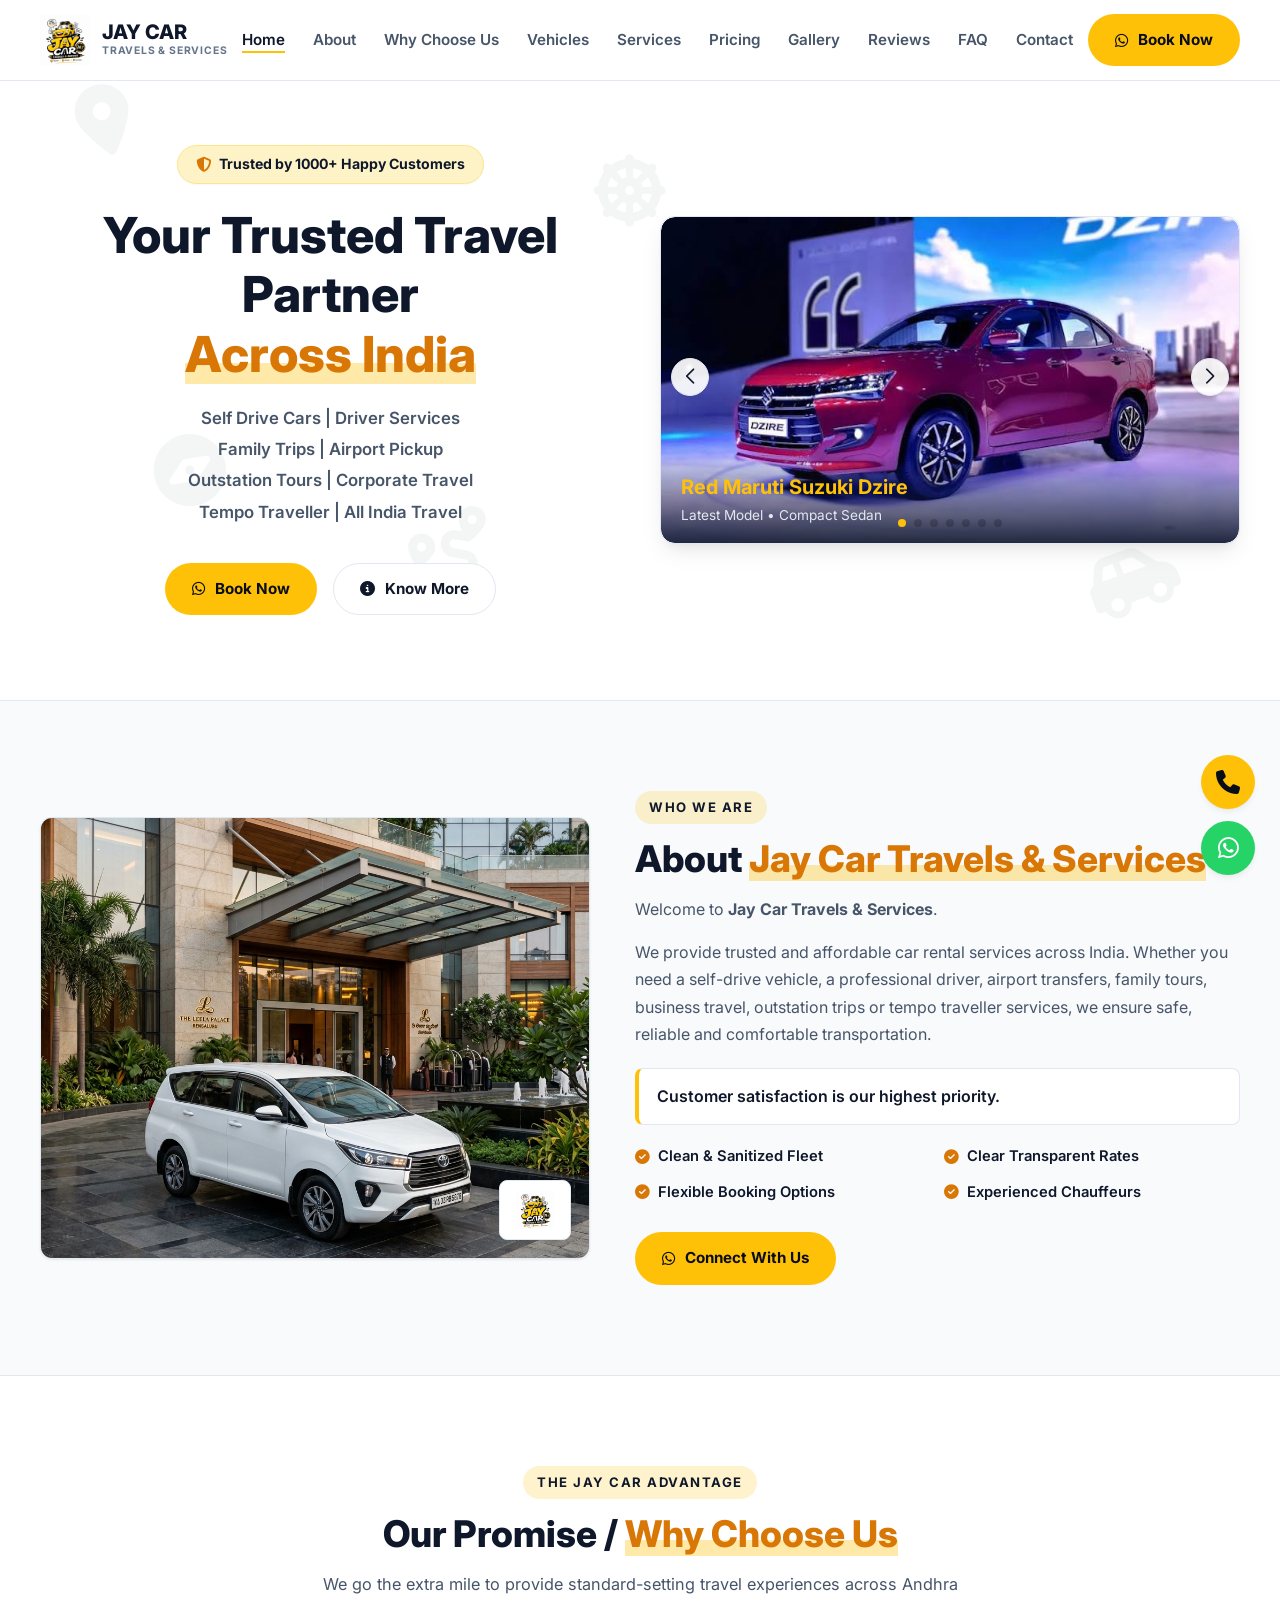
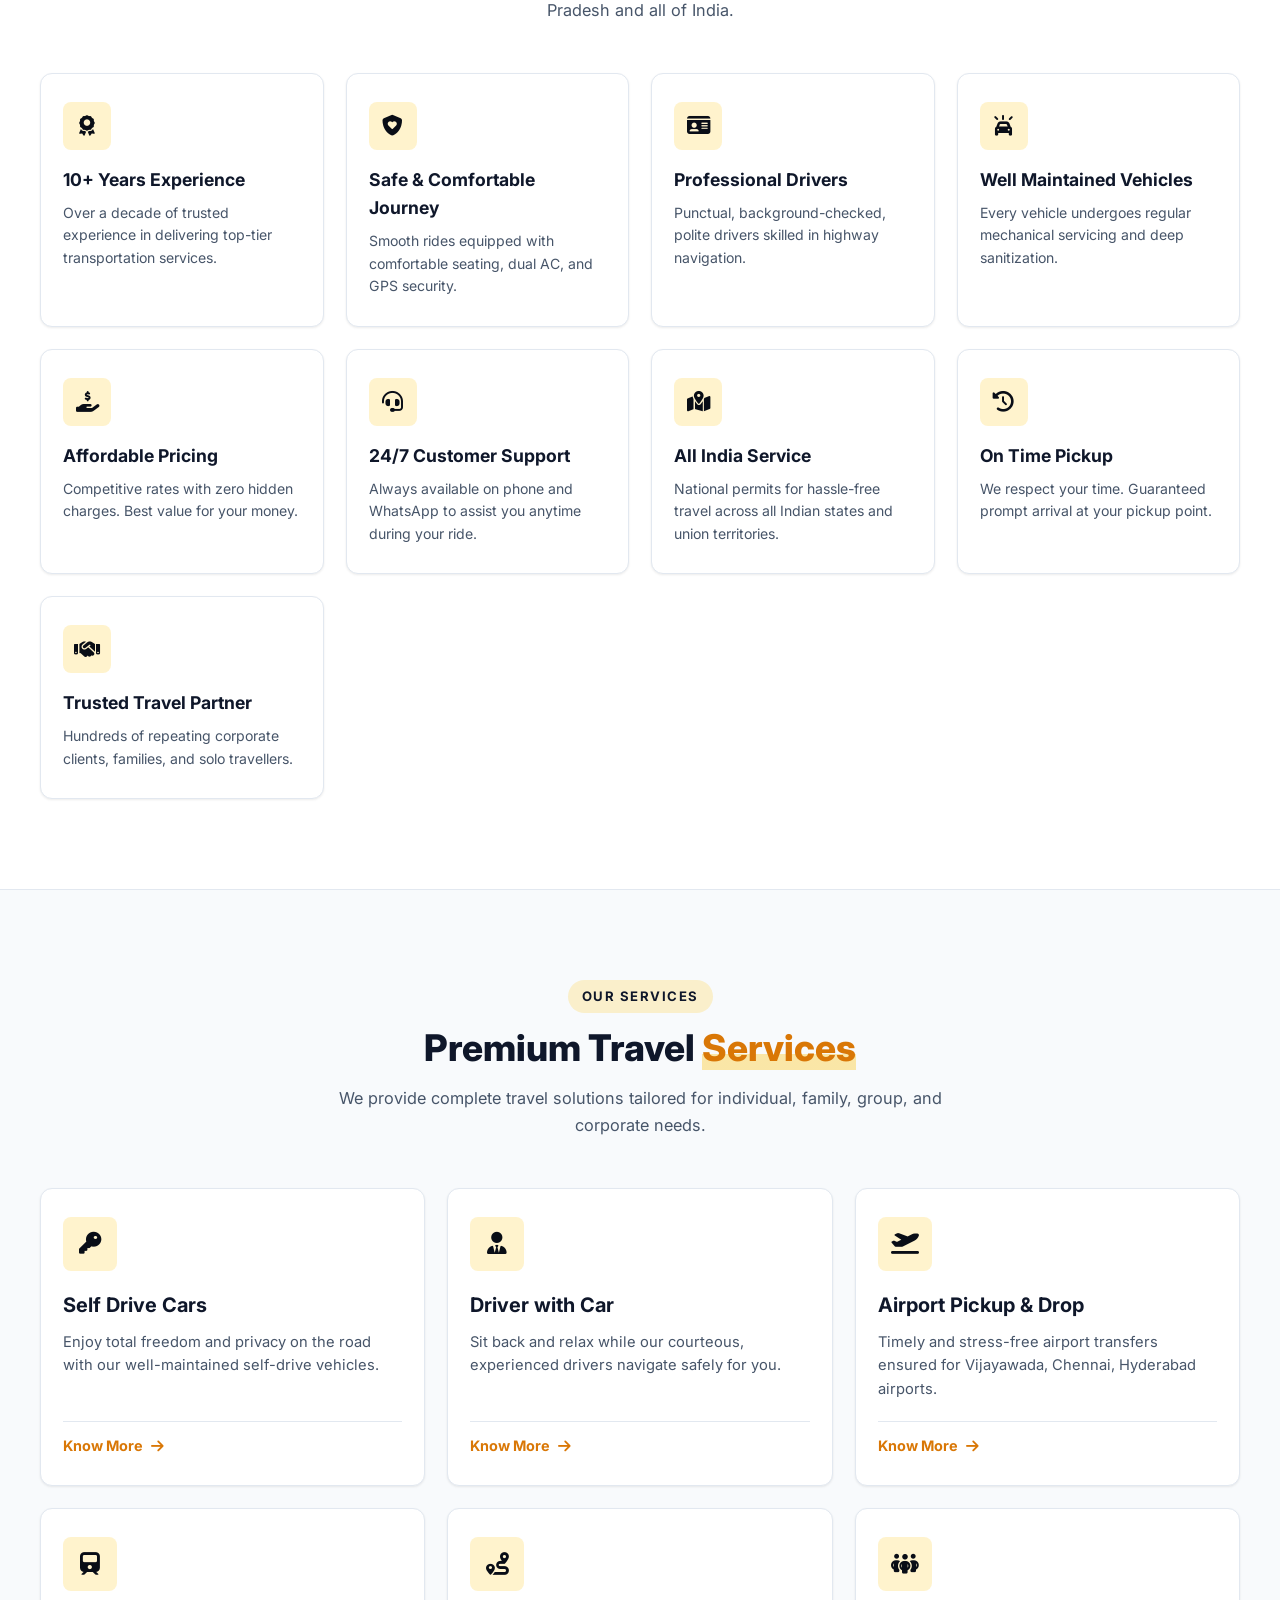
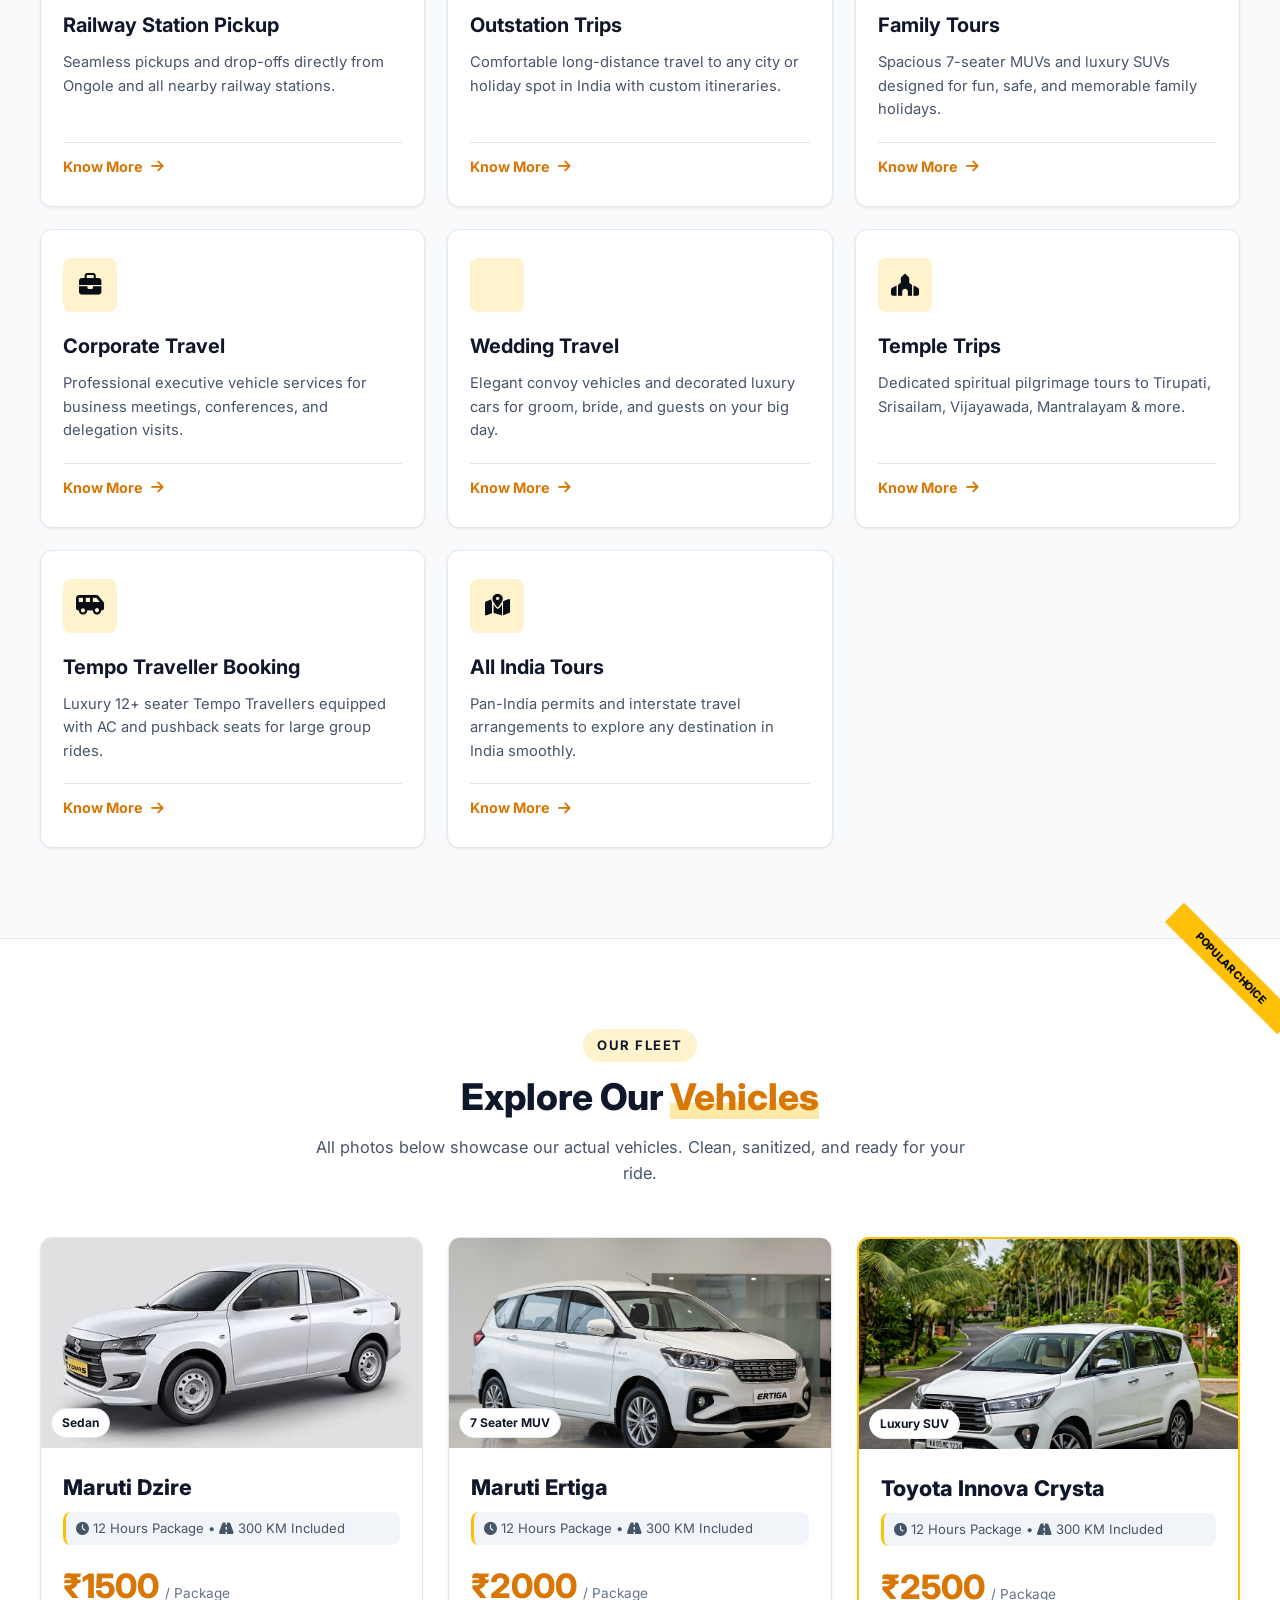
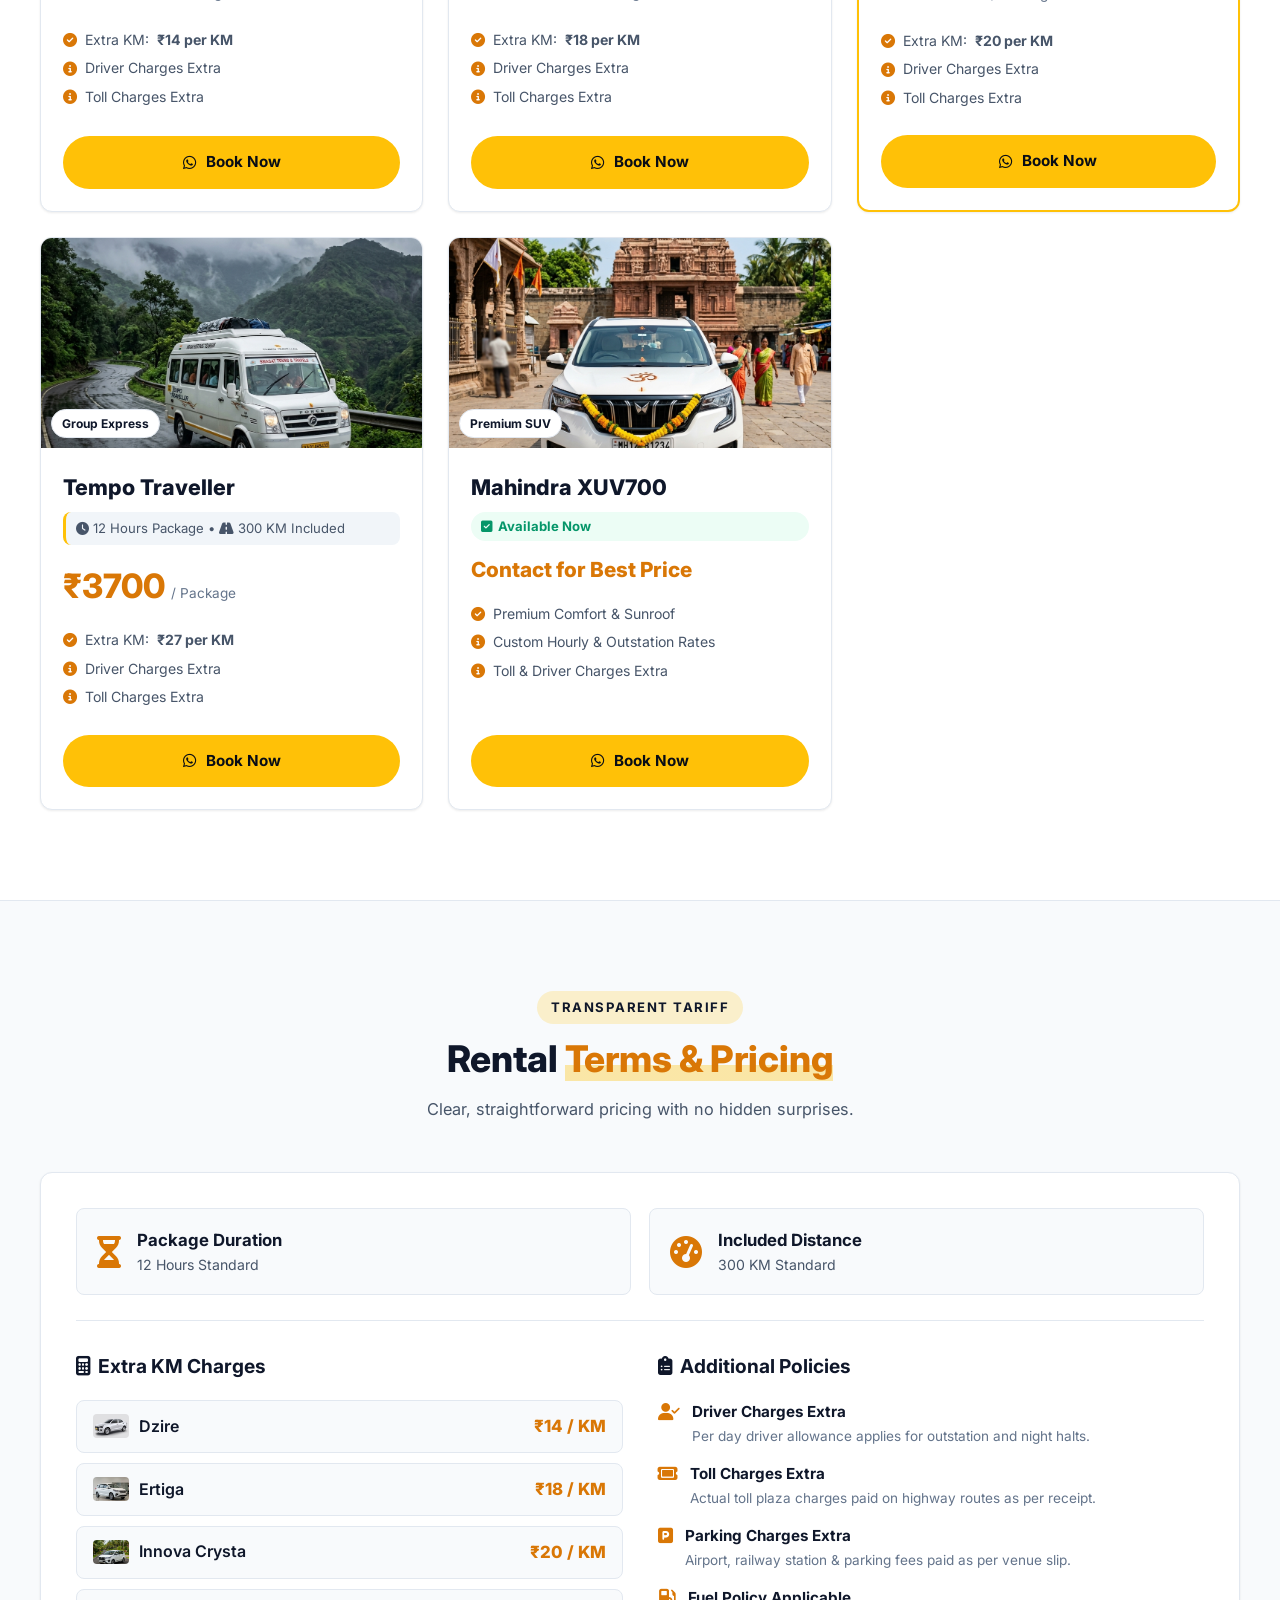
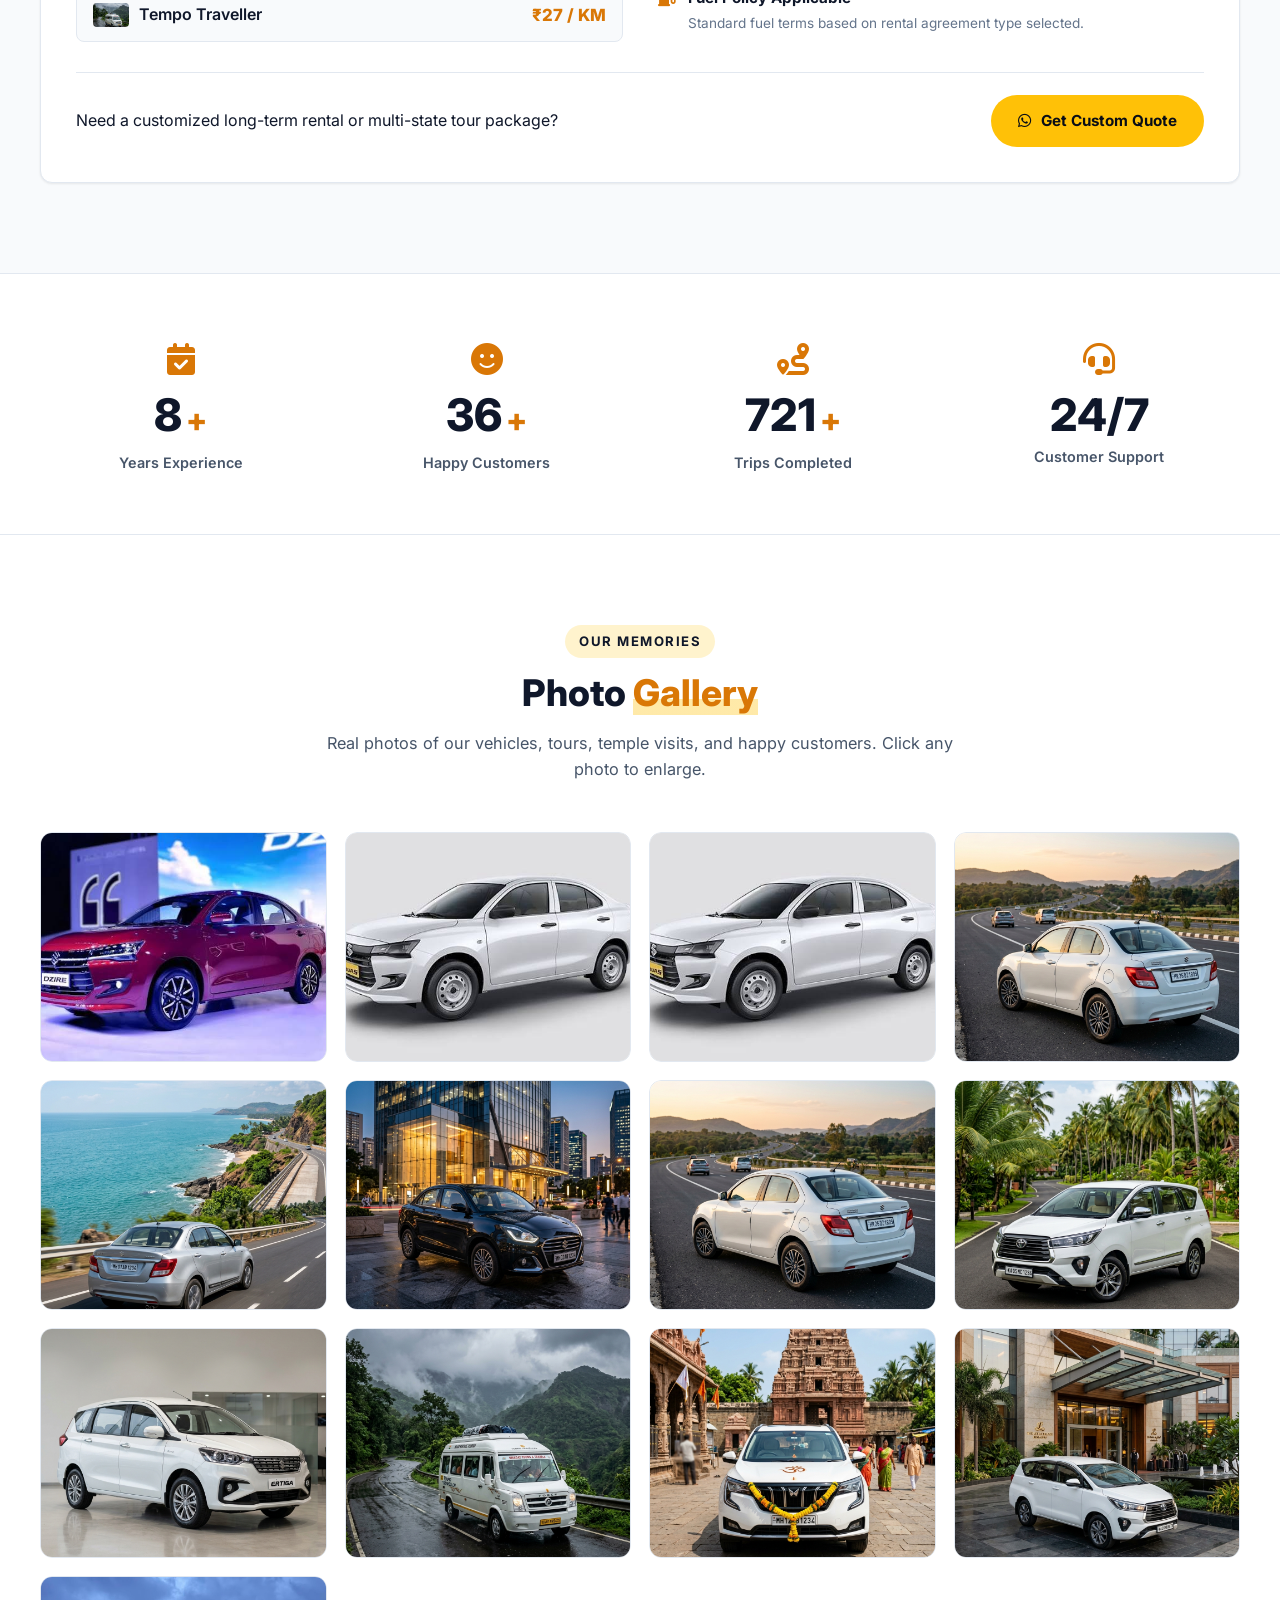
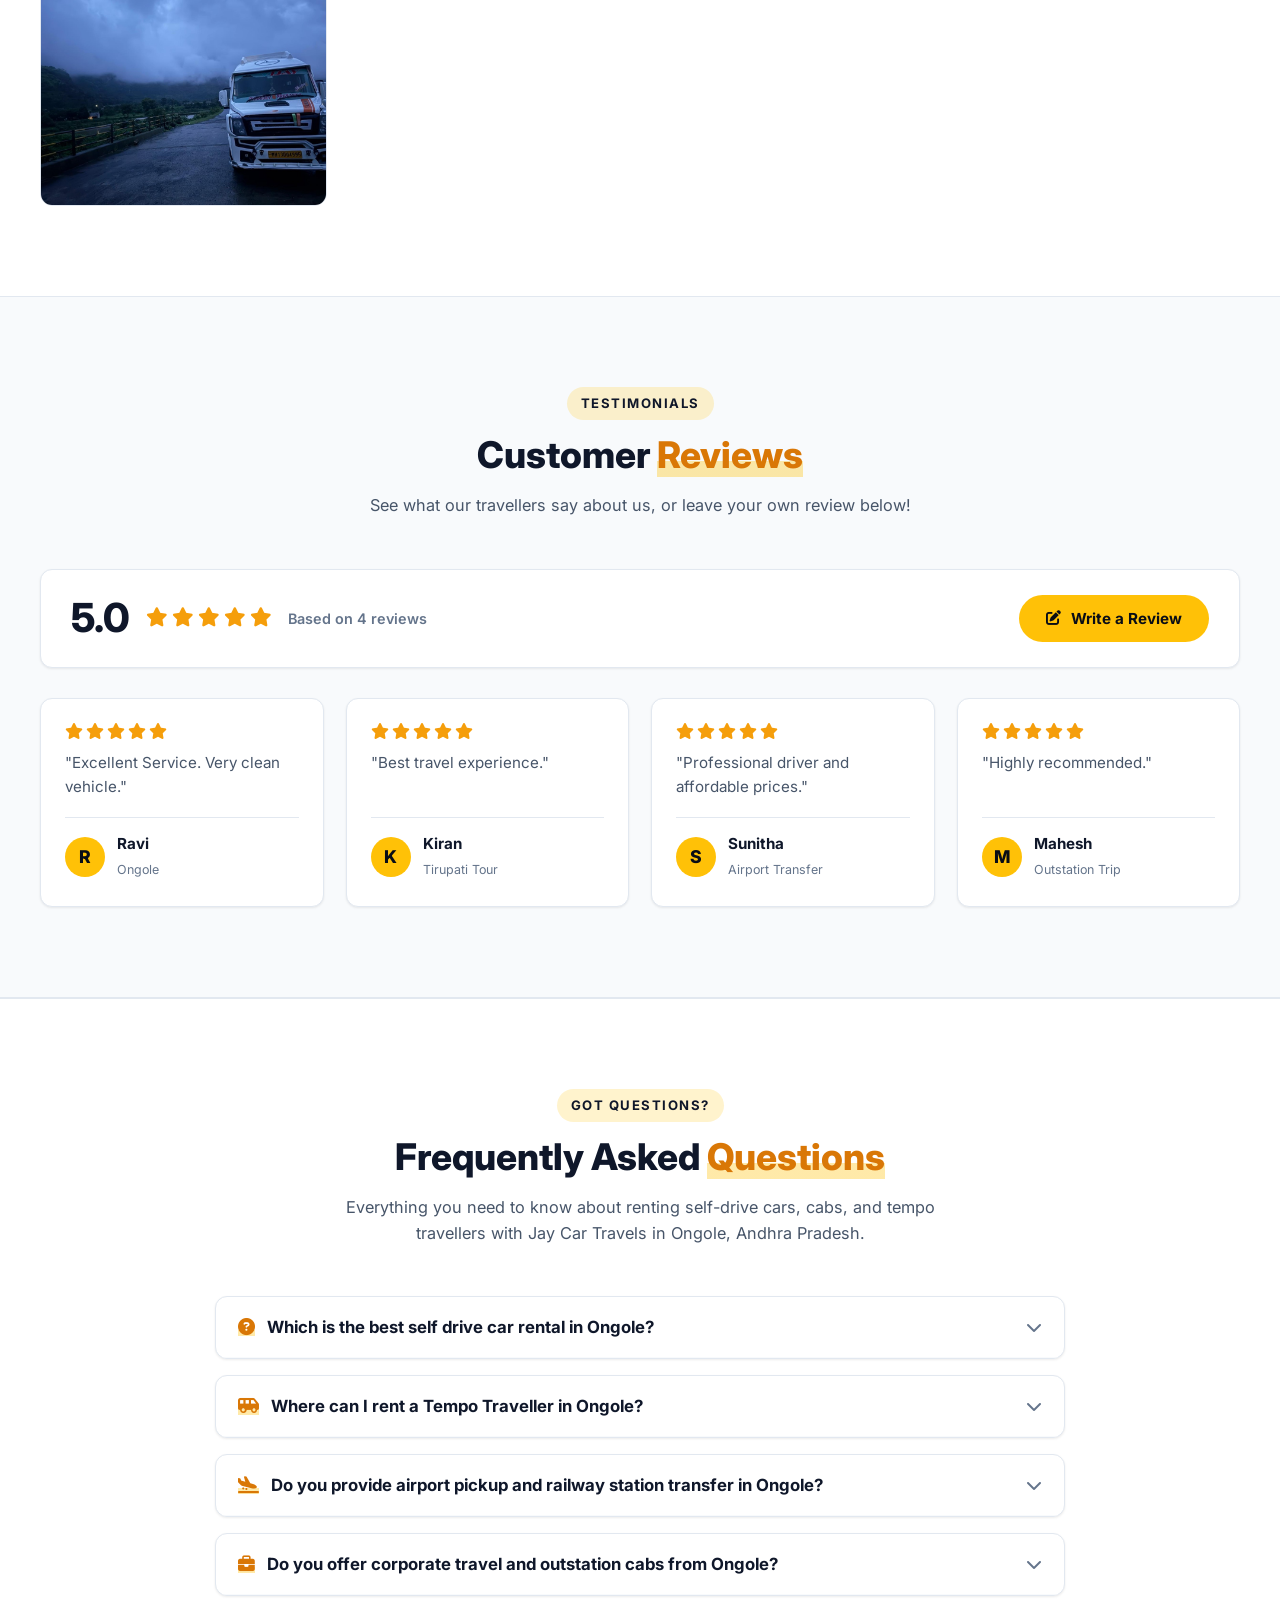
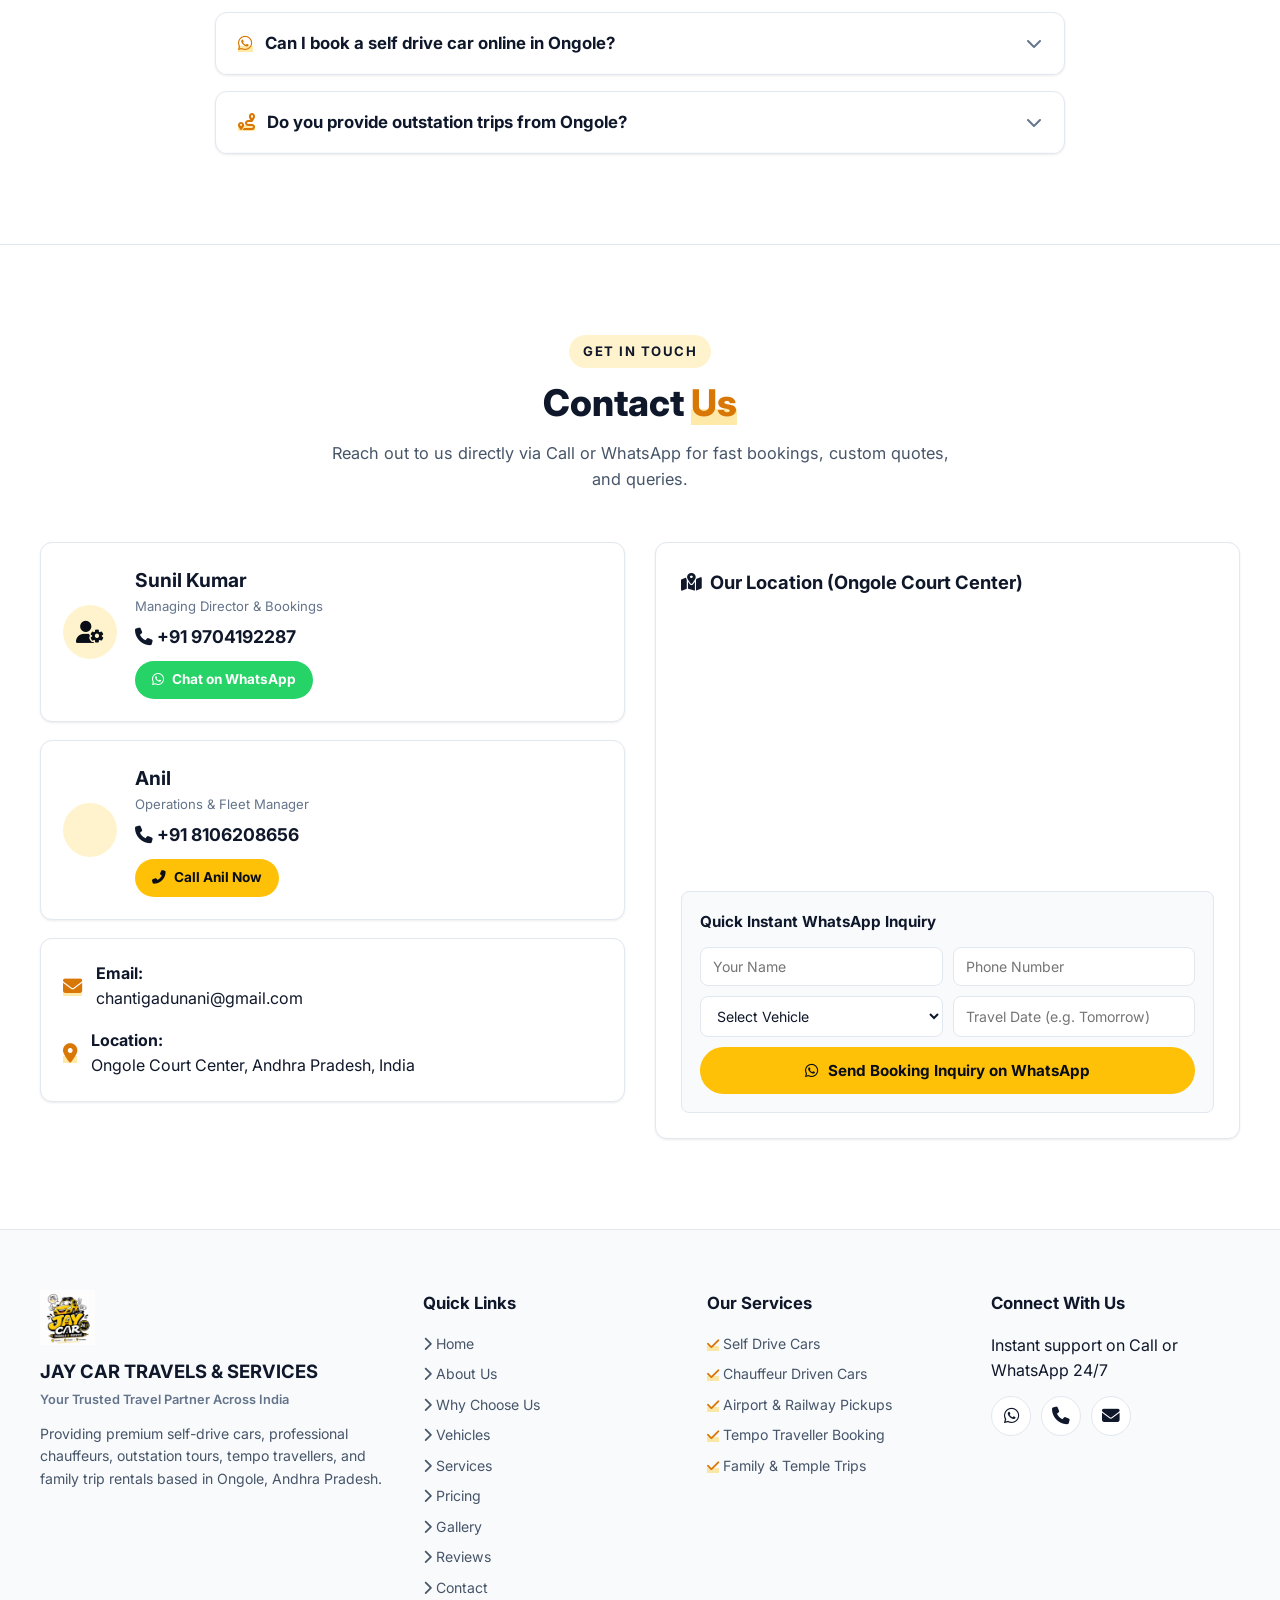
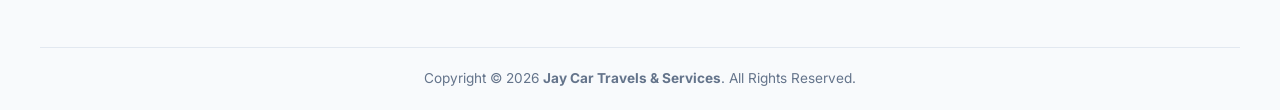
==== commit 18c50fd0: "Remove informal emojis and vibe coded symbols, replace hero badge with clean FontAwesome shield icon" ====
--- a/index.html
+++ b/index.html
@@ -249,7 +249,7 @@
                 <!-- Left 50%: Hero Text Content (Centered Alignment) -->
                 <div class="hero-content-left text-center">
                     <div class="hero-trust-badge">
-                        <span>🚗 Trusted by 1000+ Happy Customers</span>
+                        <i class="fa-solid fa-shield-halved badge-icon"></i> <span>Trusted by 1000+ Happy Customers</span>
                     </div>
 
                     <h1 class="hero-title">
@@ -445,7 +445,7 @@
 
                     <div class="why-card clean-card">
                         <div class="why-icon"><i class="fa-solid fa-headset"></i></div>
-                        <h4>24×7 Customer Support</h4>
+                        <h4>24/7 Customer Support</h4>
                         <p>Always available on phone and WhatsApp to assist you anytime during your ride.</p>
                     </div>
 
@@ -864,7 +864,7 @@
 
                     <div class="counter-box">
                         <div class="counter-icon"><i class="fa-solid fa-headset"></i></div>
-                        <h3 class="counter-text">24×7</h3>
+                        <h3 class="counter-text">24/7</h3>
                         <p>Customer Support</p>
                     </div>
                 </div>
--- a/css/style.css
+++ b/css/style.css
@@ -401,6 +401,7 @@
 .hero-trust-badge {
     display: inline-flex;
     align-items: center;
+    gap: 8px;
     font-size: 0.88rem;
     font-weight: 700;
     color: #0F172A;
@@ -410,6 +411,11 @@
     border-radius: var(--radius-full);
     margin-bottom: 22px;
     box-shadow: 0 1px 2px rgba(0,0,0,0.03);
+}
+
+.hero-trust-badge .badge-icon {
+    color: #D97706;
+    font-size: 0.95rem;
 }
 
 .hero-title {
@@ -1847,6 +1853,76 @@
         width: 100%;
     }
 
+    /* Mobile Navigation Header Refinements */
+    .header {
+        padding: 10px 0;
+    }
+
+    .nav-container {
+        padding: 0 16px;
+        display: flex;
+        align-items: center;
+        justify-content: space-between;
+        gap: 10px;
+    }
+
+    .logo-brand {
+        gap: 8px;
+        min-width: 0;
+        flex-shrink: 1;
+    }
+
+    .nav-logo {
+        height: 40px;
+        width: auto;
+        flex-shrink: 0;
+    }
+
+    .brand-name {
+        font-size: 1.05rem;
+        line-height: 1.1;
+    }
+
+    .brand-sub {
+        font-size: 0.58rem;
+        letter-spacing: 0.5px;
+    }
+
+    .nav-cta-group {
+        display: flex;
+        align-items: center;
+        gap: 10px;
+        flex-shrink: 0;
+    }
+
+    .nav-cta-group .nav-btn {
+        height: 40px;
+        padding: 0 16px;
+        font-size: 14px;
+        font-weight: 700;
+        border-radius: 20px;
+        white-space: nowrap;
+        gap: 6px;
+        display: inline-flex;
+        align-items: center;
+        justify-content: center;
+    }
+
+    .nav-cta-group .nav-btn i {
+        font-size: 16px;
+    }
+
+    .mobile-toggle {
+        display: flex;
+        width: 40px;
+        height: 40px;
+        border-radius: 8px;
+        font-size: 1.15rem;
+        align-items: center;
+        justify-content: center;
+        flex-shrink: 0;
+    }
+
     .section {
         padding: 55px 0;
     }
@@ -1993,6 +2069,49 @@
 
 /* Extra Small Phones (< 480px) */
 @media (max-width: 479px) {
+    .nav-container {
+        gap: 8px;
+    }
+
+    .logo-brand {
+        gap: 6px;
+    }
+
+    .nav-logo {
+        height: 36px;
+    }
+
+    .brand-name {
+        font-size: 0.96rem;
+    }
+
+    .brand-sub {
+        font-size: 0.52rem;
+        letter-spacing: 0.3px;
+    }
+
+    .nav-cta-group {
+        gap: 8px;
+    }
+
+    .nav-cta-group .nav-btn {
+        height: 38px;
+        padding: 0 14px;
+        font-size: 13.5px;
+        border-radius: 20px;
+        gap: 5px;
+    }
+
+    .nav-cta-group .nav-btn i {
+        font-size: 15px;
+    }
+
+    .mobile-toggle {
+        width: 38px;
+        height: 38px;
+        font-size: 1.1rem;
+    }
+
     .center-actions {
         flex-direction: column;
         width: 100%;
@@ -2002,23 +2121,6 @@
         width: 100%;
     }
 
-    .nav-btn {
-        padding: 9px 16px;
-        font-size: 0.85rem;
-    }
-
-    .brand-name {
-        font-size: 1.1rem;
-    }
-
-    .brand-sub {
-        font-size: 0.58rem;
-    }
-
-    .nav-logo {
-        height: 42px;
-    }
-
     .gallery-grid {
         grid-template-columns: 1fr;
     }
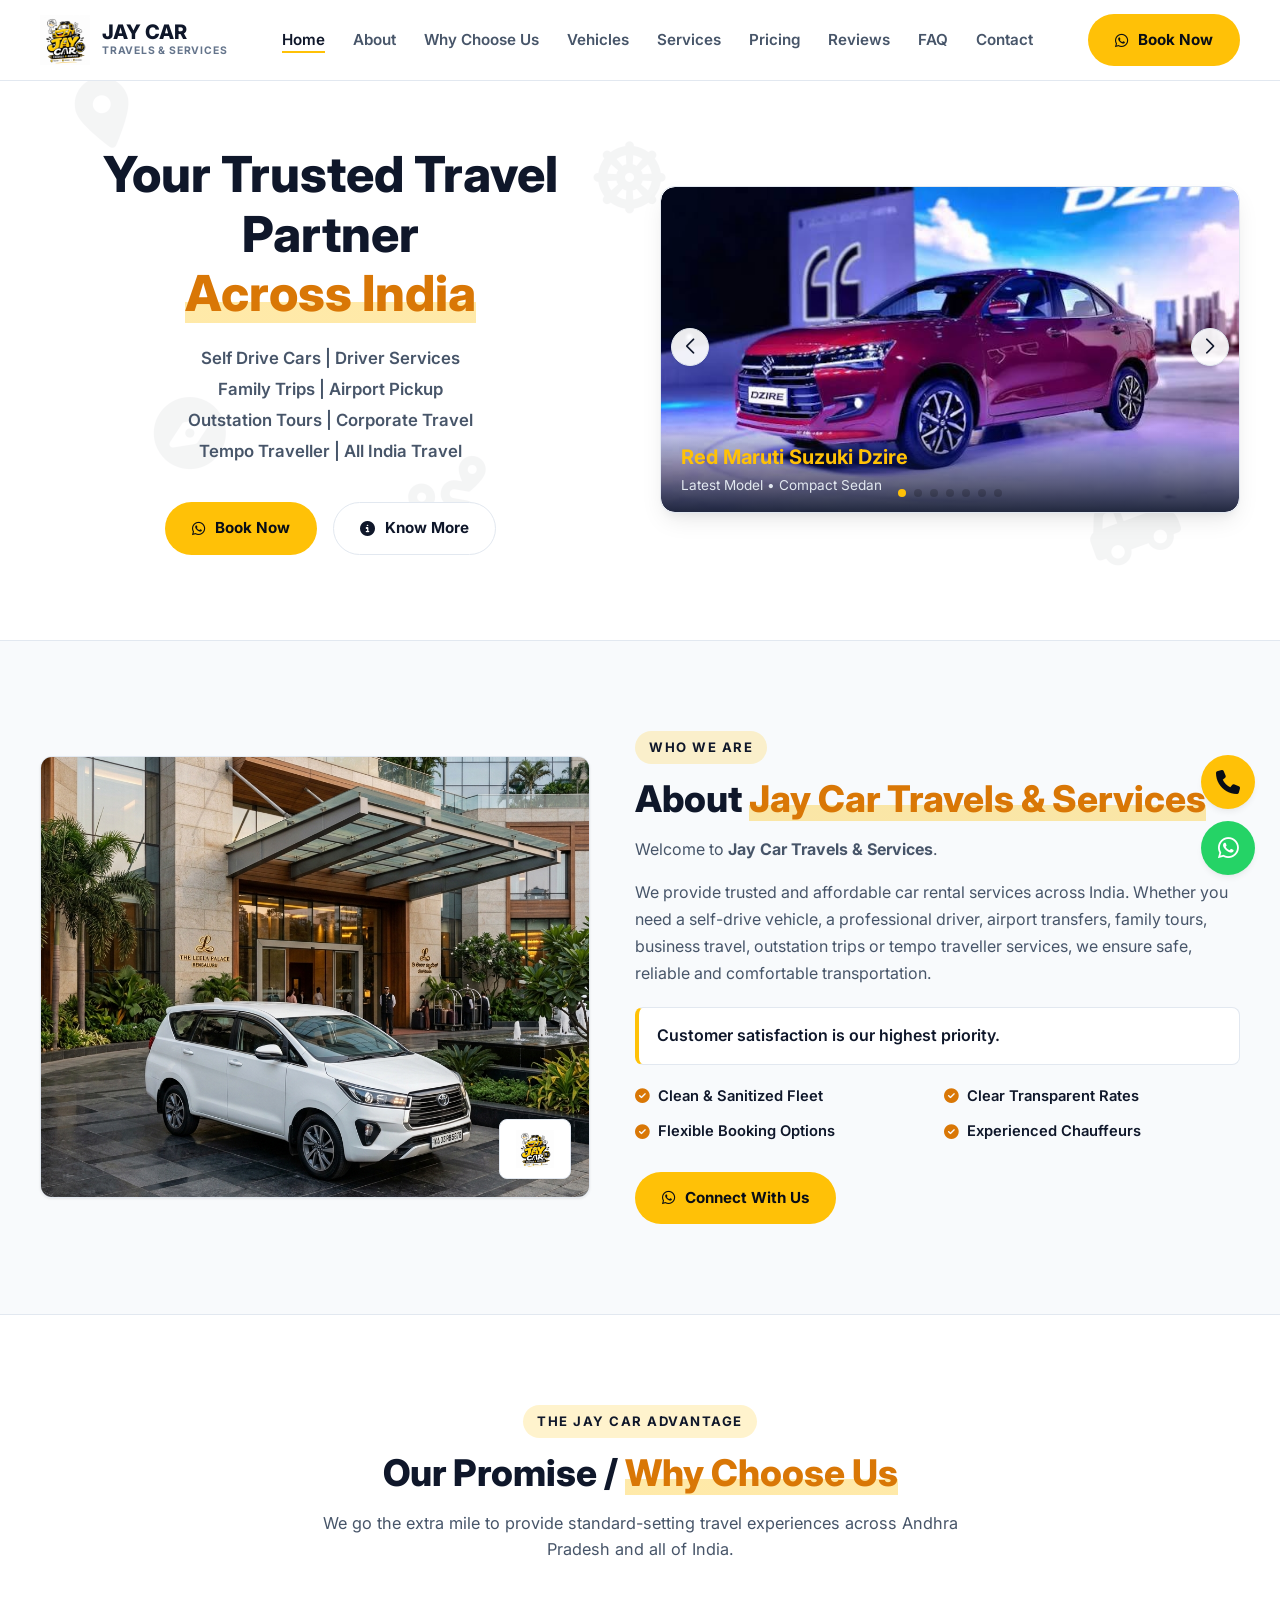
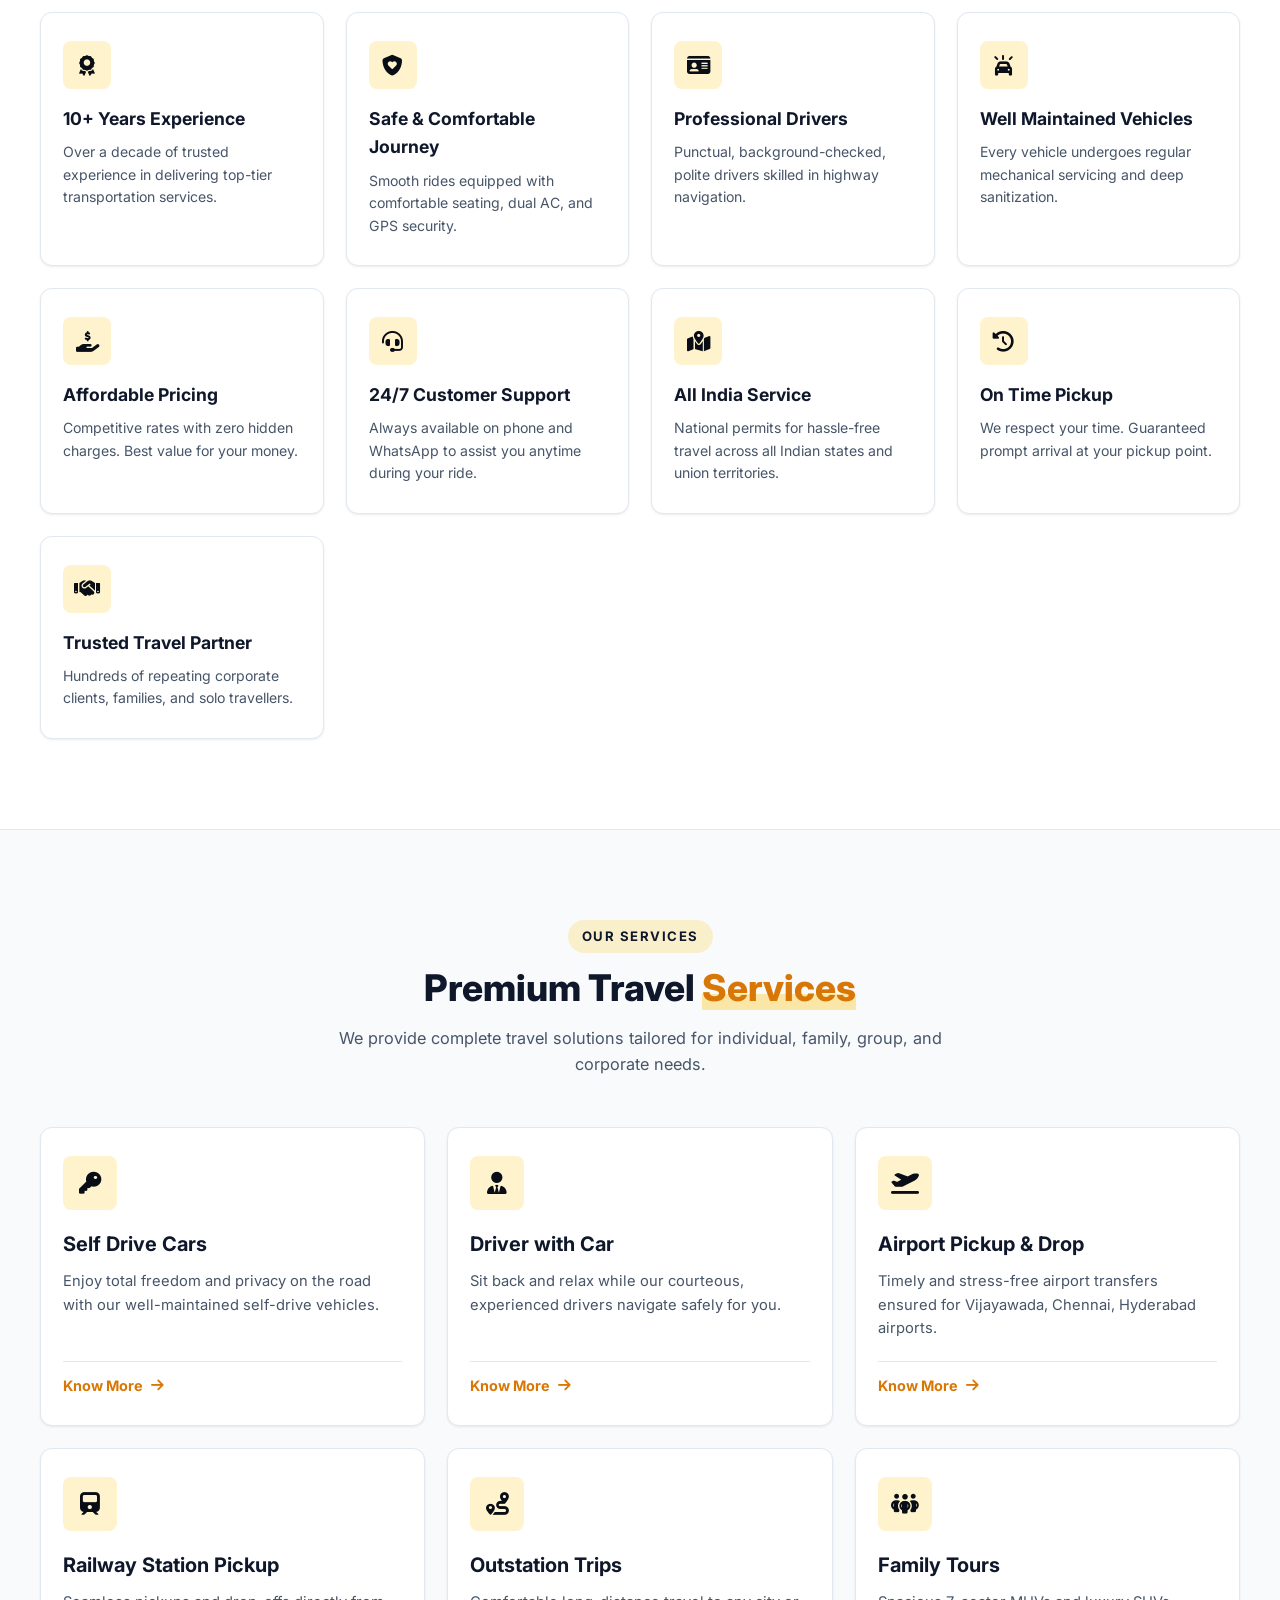
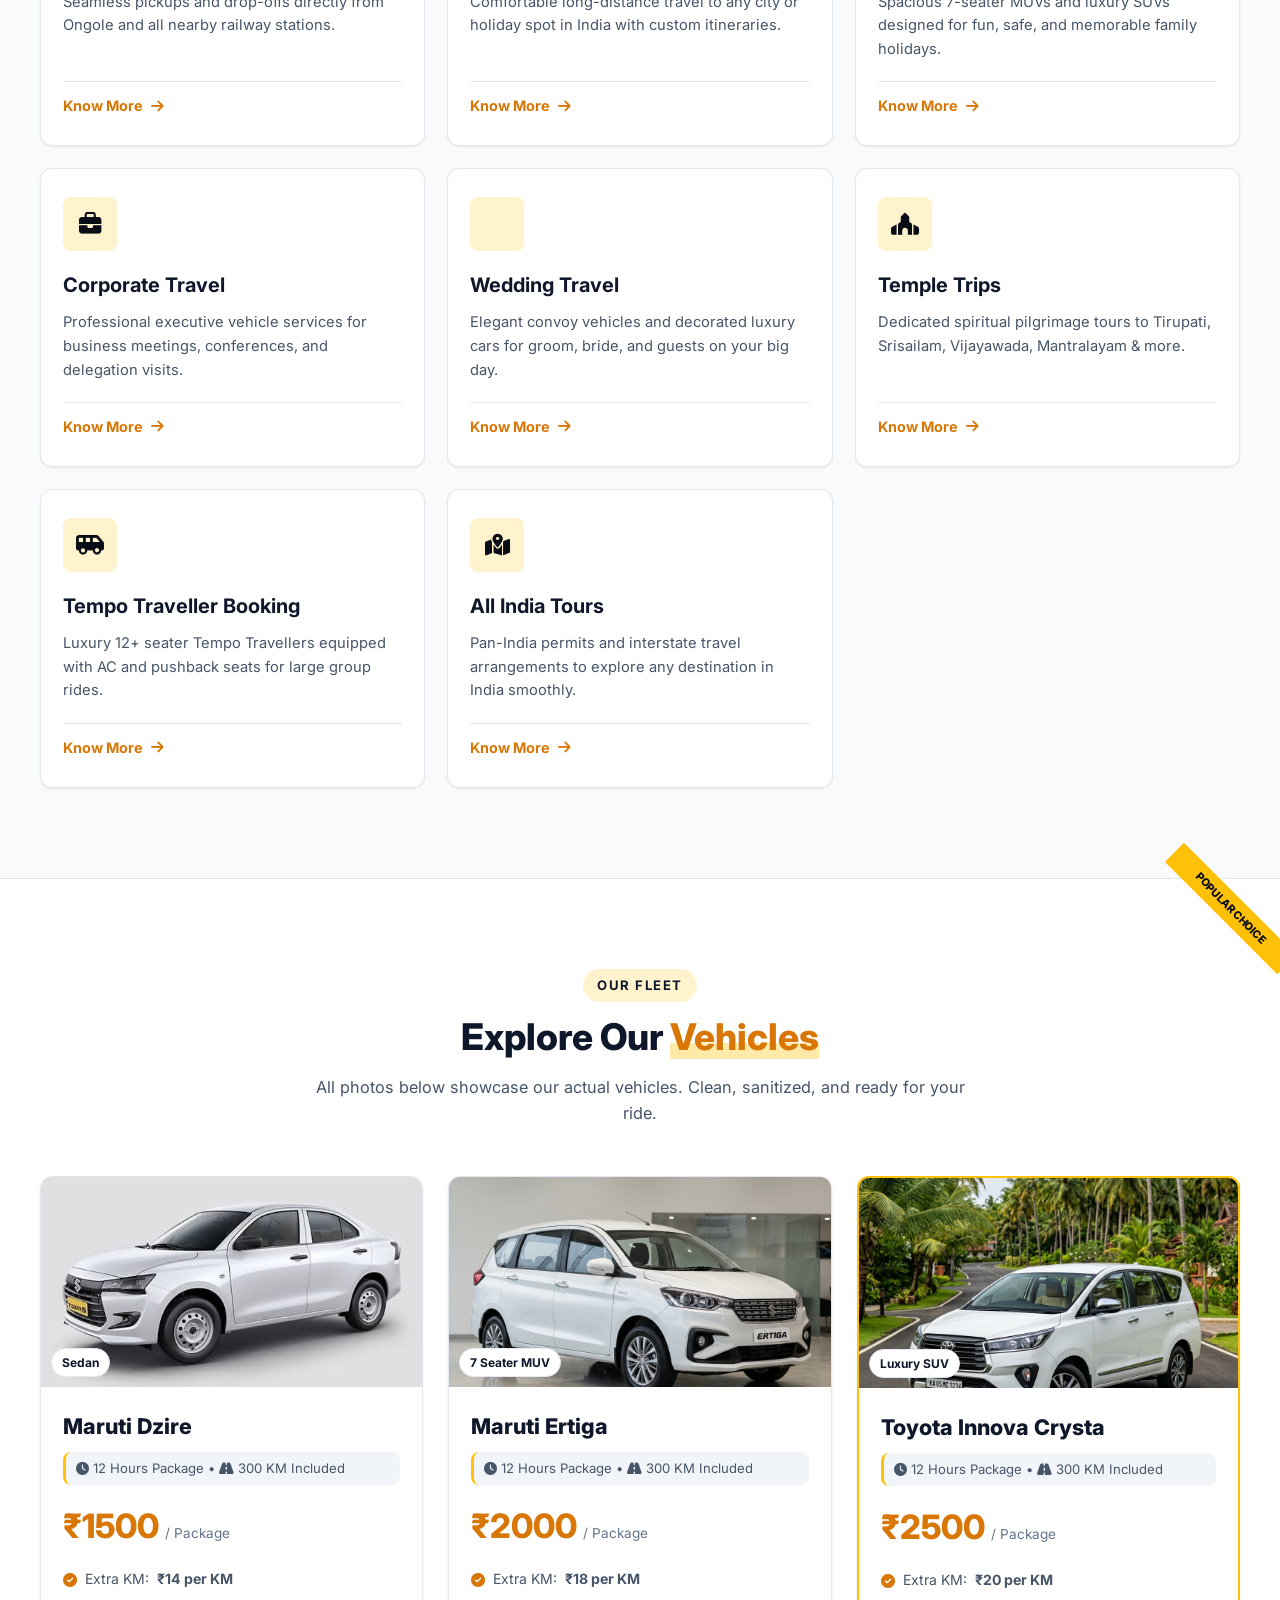
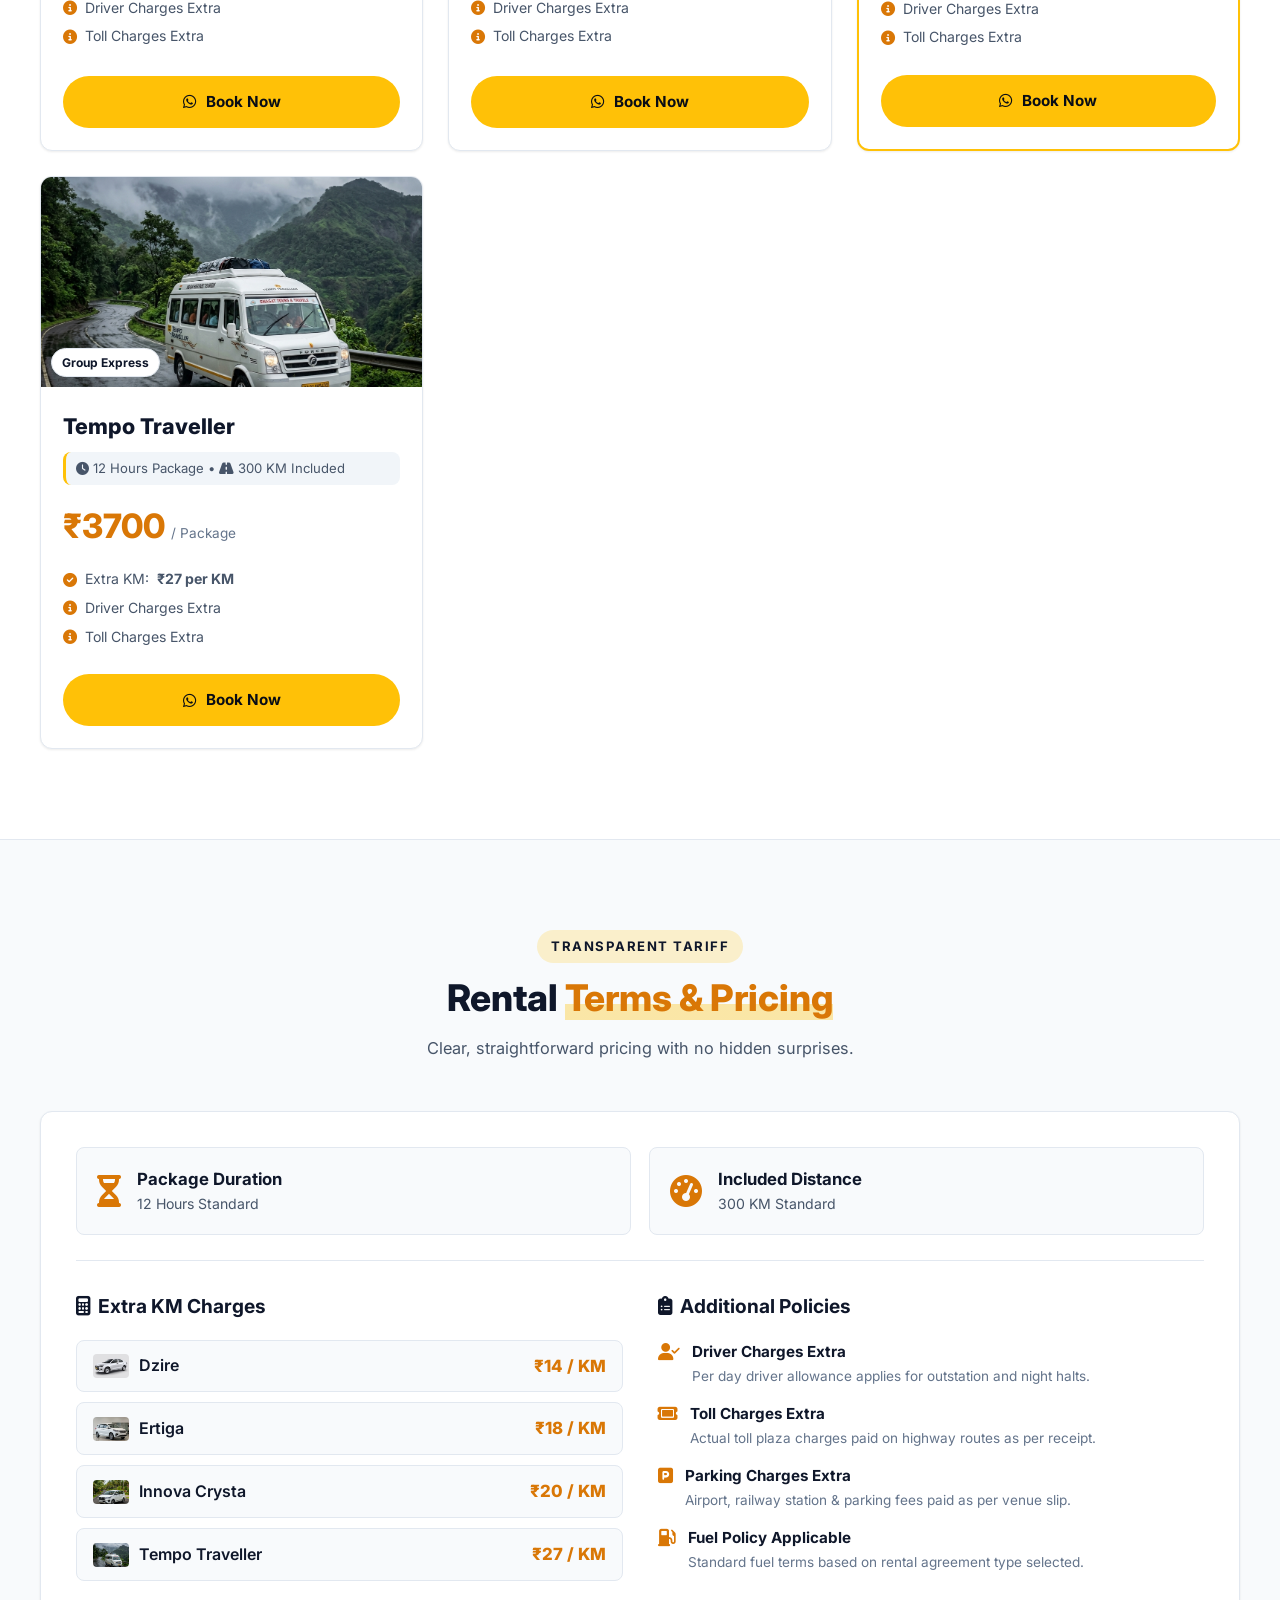
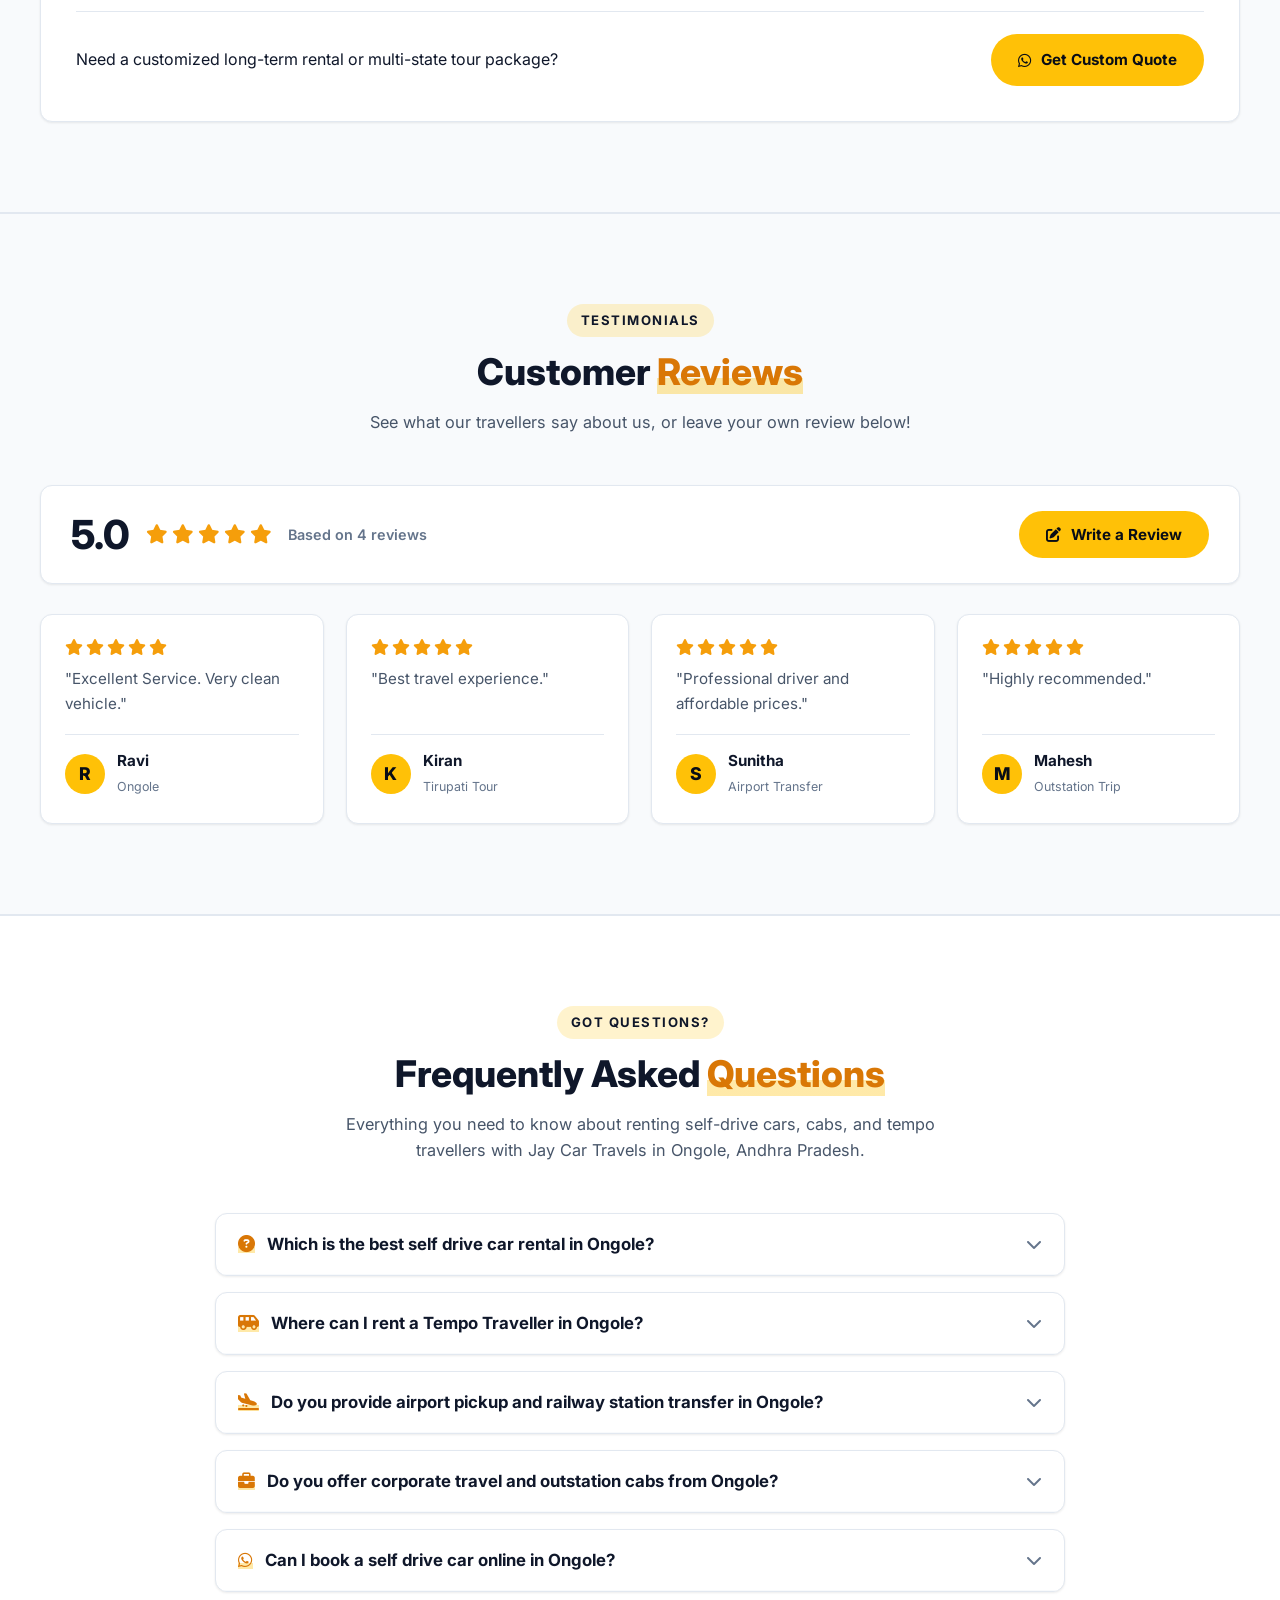
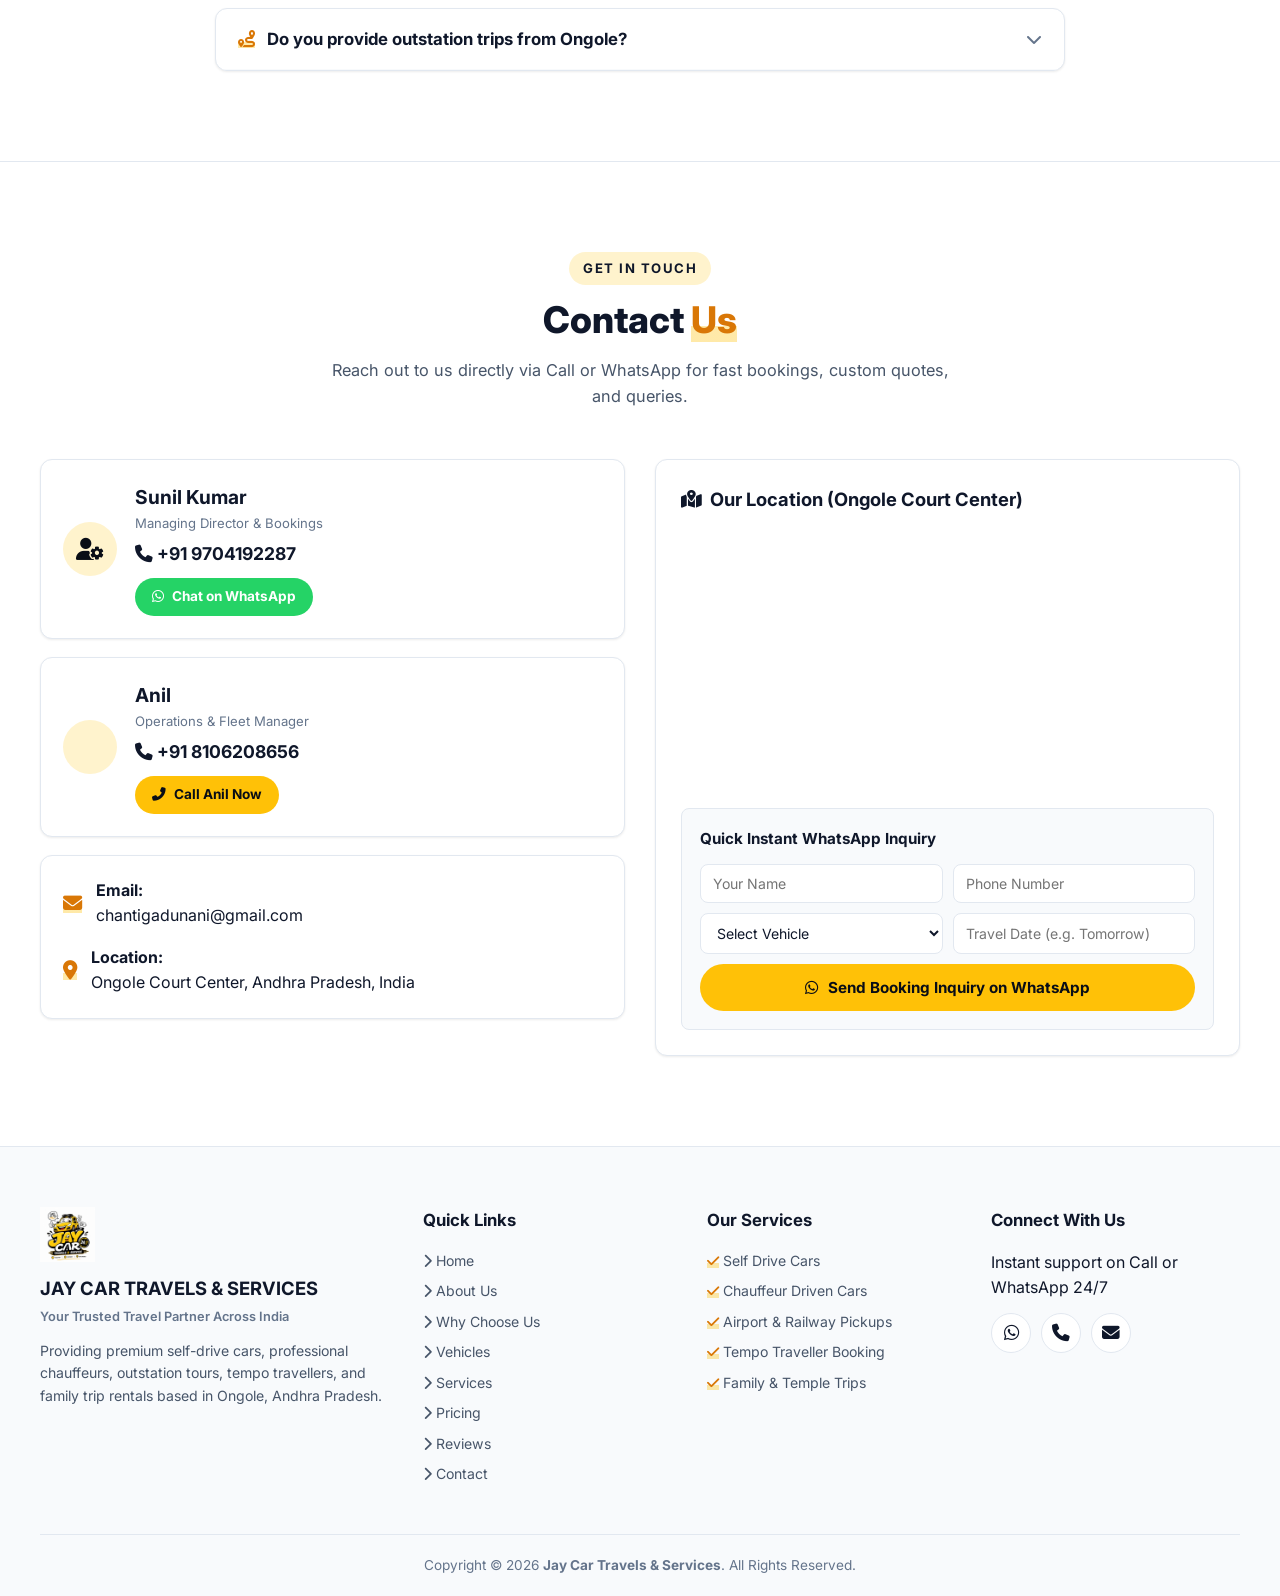
==== commit fa66041f: "ramana load" ====
--- a/index.html
+++ b/index.html
@@ -44,7 +44,6 @@
     <!-- Preconnect & Fonts -->
     <link rel="preconnect" href="https://fonts.googleapis.com">
     <link rel="preconnect" href="https://fonts.gstatic.com" crossorigin>
-    <link href="https://fonts.cdnfonts.com/css/okra" rel="stylesheet">
     <link href="https://fonts.googleapis.com/css2?family=Inter:wght@300;400;500;600;700;800&family=Outfit:wght@400;500;600;700;800&display=swap" rel="stylesheet">
 
     <!-- Stylesheets -->
@@ -135,7 +134,7 @@
               "name": "Which is the best self drive car rental in Ongole?",
               "acceptedAnswer": {
                 "@type": "Answer",
-                "text": "Jay Car Travels & Services at Ongole Court Center is the top-rated car rental service offering well-maintained Maruti Dzire, Ertiga, Innova Crysta, and Mahindra XUV700 self-drive and driver cars at affordable prices in Ongole, Prakasam District."
+                "text": "Jay Car Travels & Services at Ongole Court Center is the top-rated car rental service offering well-maintained Maruti Dzire, Maruti Ertiga, and Toyota Innova Crysta self-drive and driver cars at affordable prices in Ongole, Prakasam District."
               }
             },
             {
@@ -214,7 +213,6 @@
                     <li><a href="#vehicles" class="nav-link">Vehicles</a></li>
                     <li><a href="#services" class="nav-link">Services</a></li>
                     <li><a href="#pricing" class="nav-link">Pricing</a></li>
-                    <li><a href="#gallery" class="nav-link">Gallery</a></li>
                     <li><a href="#reviews" class="nav-link">Reviews</a></li>
                     <li><a href="#faq" class="nav-link">FAQ</a></li>
                     <li><a href="#contact" class="nav-link">Contact</a></li>
@@ -248,10 +246,6 @@
             <div class="container hero-container">
                 <!-- Left 50%: Hero Text Content (Centered Alignment) -->
                 <div class="hero-content-left text-center">
-                    <div class="hero-trust-badge">
-                        <i class="fa-solid fa-shield-halved badge-icon"></i> <span>Trusted by 1000+ Happy Customers</span>
-                    </div>
-
                     <h1 class="hero-title">
                         Your Trusted Travel Partner<br>
                         <span class="highlight-yellow">Across India</span>
@@ -707,31 +701,6 @@
                                 <li><i class="fa-solid fa-circle-info"></i> Toll Charges Extra</li>
                             </ul>
                             <a href="https://wa.me/919704192287?text=Hello%20Jay%20Car%20Travels,%20I%20want%20to%20book%20Tempo%20Traveller%20(₹3700%20package)." target="_blank" rel="noopener noreferrer" class="btn btn-yellow btn-full">
-                                <i class="fa-brands fa-whatsapp"></i> Book Now
-                            </a>
-                        </div>
-                    </div>
-
-                    <!-- Vehicle 5: Mahindra XUV700 -->
-                    <div class="vehicle-card clean-card">
-                        <div class="vehicle-img-box">
-                            <img src="images/xuv700.png" alt="Mahindra XUV700 Premium SUV Car Rental Ongole" class="vehicle-img" width="330" height="210" loading="lazy">
-                            <span class="vehicle-tag">Premium SUV</span>
-                        </div>
-                        <div class="vehicle-body">
-                            <h3 class="vehicle-name">Mahindra XUV700</h3>
-                            <div class="vehicle-status-badge">
-                                <i class="fa-solid fa-square-check"></i> Available Now
-                            </div>
-                            <div class="vehicle-price-box">
-                                <span class="price-custom">Contact for Best Price</span>
-                            </div>
-                            <ul class="vehicle-specs">
-                                <li><i class="fa-solid fa-circle-check"></i> Premium Comfort & Sunroof</li>
-                                <li><i class="fa-solid fa-circle-info"></i> Custom Hourly & Outstation Rates</li>
-                                <li><i class="fa-solid fa-circle-info"></i> Toll & Driver Charges Extra</li>
-                            </ul>
-                            <a href="https://wa.me/919704192287?text=Hello%20Jay%20Car%20Travels,%20I%20want%20to%20inquire%20about%20Mahindra%20XUV700%20best%20price." target="_blank" rel="noopener noreferrer" class="btn btn-yellow btn-full">
                                 <i class="fa-brands fa-whatsapp"></i> Book Now
                             </a>
                         </div>
@@ -837,205 +806,6 @@
             </div>
         </section>
 
-        <!-- COUNTER SECTION -->
-        <section class="counter-section">
-            <div class="container">
-                <div class="counter-grid">
-                    <div class="counter-box">
-                        <div class="counter-icon"><i class="fa-solid fa-calendar-check"></i></div>
-                        <h3 class="counter-number" data-target="10">0</h3>
-                        <span class="counter-plus">+</span>
-                        <p>Years Experience</p>
-                    </div>
-
-                    <div class="counter-box">
-                        <div class="counter-icon"><i class="fa-solid fa-face-smile"></i></div>
-                        <h3 class="counter-number" data-target="50">0</h3>
-                        <span class="counter-plus">+</span>
-                        <p>Happy Customers</p>
-                    </div>
-
-                    <div class="counter-box">
-                        <div class="counter-icon"><i class="fa-solid fa-route"></i></div>
-                        <h3 class="counter-number" data-target="1000">0</h3>
-                        <span class="counter-plus">+</span>
-                        <p>Trips Completed</p>
-                    </div>
-
-                    <div class="counter-box">
-                        <div class="counter-icon"><i class="fa-solid fa-headset"></i></div>
-                        <h3 class="counter-text">24/7</h3>
-                        <p>Customer Support</p>
-                    </div>
-                </div>
-            </div>
-        </section>
-
-        <!-- PHOTO GALLERY -->
-        <section class="section gallery-section" id="gallery">
-            <div class="container">
-                <div class="section-header text-center">
-                    <span class="section-subtitle">OUR MEMORIES</span>
-                    <h2 class="section-title">Photo <span class="highlight-yellow">Gallery</span></h2>
-                    <p class="section-description">
-                        Real photos of our vehicles, tours, temple visits, and happy customers. Click any photo to enlarge.
-                    </p>
-                </div>
-
-                <div class="gallery-grid">
-                    <!-- Dzire 1: Red Dzire Studio View -->
-                    <div class="gallery-item">
-                        <div class="g-inner">
-                            <img src="images/dzire_red.png" alt="Red Maruti Suzuki Dzire Latest Model" loading="lazy">
-                            <div class="g-overlay">
-                                <h4>Red Maruti Suzuki Dzire (Latest Model)</h4>
-                                <span class="zoom-icon"><i class="fa-solid fa-expand"></i> Click to Enlarge</span>
-                            </div>
-                        </div>
-                    </div>
-
-                    <!-- Dzire 2: White Front 3/4 View -->
-                    <div class="gallery-item">
-                        <div class="g-inner">
-                            <img src="images/dzire_white_front.png" alt="White Maruti Suzuki Dzire Front 3/4 View" loading="lazy">
-                            <div class="g-overlay">
-                                <h4>White Maruti Suzuki Dzire (Front View)</h4>
-                                <span class="zoom-icon"><i class="fa-solid fa-expand"></i> Click to Enlarge</span>
-                            </div>
-                        </div>
-                    </div>
-
-                    <!-- Dzire 2: White Side View -->
-                    <div class="gallery-item">
-                        <div class="g-inner">
-                            <img src="images/dzire_white_side.png" alt="White Maruti Suzuki Dzire Side View" loading="lazy">
-                            <div class="g-overlay">
-                                <h4>White Maruti Suzuki Dzire (Side Profile)</h4>
-                                <span class="zoom-icon"><i class="fa-solid fa-expand"></i> Click to Enlarge</span>
-                            </div>
-                        </div>
-                    </div>
-
-                    <!-- Dzire 3: White Rear 3/4 View -->
-                    <div class="gallery-item">
-                        <div class="g-inner">
-                            <img src="images/dzire_white_rear.png" alt="White Maruti Suzuki Dzire Rear View" loading="lazy">
-                            <div class="g-overlay">
-                                <h4>White Maruti Suzuki Dzire (Rear View)</h4>
-                                <span class="zoom-icon"><i class="fa-solid fa-expand"></i> Click to Enlarge</span>
-                            </div>
-                        </div>
-                    </div>
-
-                    <!-- Dzire 4: Silver Edition -->
-                    <div class="gallery-item">
-                        <div class="g-inner">
-                            <img src="images/dzire_silver.png" alt="Silver Maruti Suzuki Dzire" loading="lazy">
-                            <div class="g-overlay">
-                                <h4>Silver Maruti Suzuki Dzire</h4>
-                                <span class="zoom-icon"><i class="fa-solid fa-expand"></i> Click to Enlarge</span>
-                            </div>
-                        </div>
-                    </div>
-
-                    <!-- Dzire 5: Black Edition -->
-                    <div class="gallery-item">
-                        <div class="g-inner">
-                            <img src="images/dzire_black.png" alt="Black Maruti Suzuki Dzire" loading="lazy">
-                            <div class="g-overlay">
-                                <h4>Black Maruti Suzuki Dzire</h4>
-                                <span class="zoom-icon"><i class="fa-solid fa-expand"></i> Click to Enlarge</span>
-                            </div>
-                        </div>
-                    </div>
-
-                    <!-- Dzire 6: Highway Drive -->
-                    <div class="gallery-item">
-                        <div class="g-inner">
-                            <img src="images/dzire_highway.png" alt="Maruti Suzuki Dzire Highway Drive" loading="lazy">
-                            <div class="g-overlay">
-                                <h4>Maruti Suzuki Dzire (Highway Drive)</h4>
-                                <span class="zoom-icon"><i class="fa-solid fa-expand"></i> Click to Enlarge</span>
-                            </div>
-                        </div>
-                    </div>
-
-                    <!-- Fleet 7: Toyota Innova Crysta -->
-                    <div class="gallery-item">
-                        <div class="g-inner">
-                            <img src="images/innova.png" alt="Toyota Innova Crysta Luxury SUV" loading="lazy">
-                            <div class="g-overlay">
-                                <h4>Toyota Innova Crysta</h4>
-                                <span class="zoom-icon"><i class="fa-solid fa-expand"></i> Click to Enlarge</span>
-                            </div>
-                        </div>
-                    </div>
-
-                    <!-- Fleet 8: Maruti Suzuki Ertiga -->
-                    <div class="gallery-item">
-                        <div class="g-inner">
-                            <img src="images/ertiga.png" alt="Maruti Suzuki Ertiga 7 Seater" loading="lazy">
-                            <div class="g-overlay">
-                                <h4>Maruti Suzuki Ertiga 7-Seater</h4>
-                                <span class="zoom-icon"><i class="fa-solid fa-expand"></i> Click to Enlarge</span>
-                            </div>
-                        </div>
-                    </div>
-
-                    <!-- Fleet 9: Tempo Traveller -->
-                    <div class="gallery-item">
-                        <div class="g-inner">
-                            <img src="images/tempo_traveller.png" alt="Tempo Traveller Group Coach" loading="lazy">
-                            <div class="g-overlay">
-                                <h4>Tempo Traveller 12+ Seater</h4>
-                                <span class="zoom-icon"><i class="fa-solid fa-expand"></i> Click to Enlarge</span>
-                            </div>
-                        </div>
-                    </div>
-
-                    <!-- Fleet 10: Mahindra XUV700 -->
-                    <div class="gallery-item">
-                        <div class="g-inner">
-                            <img src="images/xuv700.png" alt="Mahindra XUV700 Premium SUV" loading="lazy">
-                            <div class="g-overlay">
-                                <h4>Mahindra XUV700</h4>
-                                <span class="zoom-icon"><i class="fa-solid fa-expand"></i> Click to Enlarge</span>
-                            </div>
-                        </div>
-                    </div>
-
-                    <!-- Fleet 11: Luxury Toyota Innova Crysta -->
-                    <div class="gallery-item">
-                        <div class="g-inner">
-                            <img src="images/hero_white_innova.png" alt="Jay Car Travels Toyota Innova Crysta" loading="lazy">
-                            <div class="g-overlay">
-                                <h4>Toyota Innova Crysta (Luxury Ride)</h4>
-                                <span class="zoom-icon"><i class="fa-solid fa-expand"></i> Click to Enlarge</span>
-                            </div>
-                        </div>
-                    </div>
-
-                    <!-- Fleet 12: Mountain Outstation Trip -->
-                    <div class="gallery-item">
-                        <div class="g-inner">
-                            <img src="images/nature_tempo_mountain.jpg" alt="Misty Mountain Outstation Tour" loading="lazy">
-                            <div class="g-overlay">
-                                <h4>Misty Mountain Outstation Tour</h4>
-                                <span class="zoom-icon"><i class="fa-solid fa-expand"></i> Click to Enlarge</span>
-                            </div>
-                        </div>
-                    </div>
-                </div>
-            </div>
-        </section>
-
-        <!-- LIGHTBOX MODAL -->
-        <div id="lightbox" class="lightbox-modal">
-            <span class="lightbox-close">&times;</span>
-            <img class="lightbox-content" id="lightbox-img" alt="Enlarged view">
-            <div id="lightbox-caption" class="lightbox-caption"></div>
-        </div>
-
         <!-- REAL CUSTOMER REVIEWS SYSTEM -->
         <section class="section reviews-section" id="reviews">
             <div class="container">
@@ -1120,7 +890,7 @@
                         </button>
                         <div class="faq-answer" id="faq-ans-1">
                             <p>
-                                <strong>Jay Car Travels & Services</strong> located at Ongole Court Center is widely recognized as the best car rental and self-drive car provider in Ongole, Prakasam District. We offer a pristine fleet including Maruti Suzuki Dzire, Ertiga, Toyota Innova Crysta, and Mahindra XUV700 at affordable rates with zero hidden charges.
+                                <strong>Jay Car Travels & Services</strong> located at Ongole Court Center is widely recognized as the best car rental and self-drive car provider in Ongole, Prakasam District. We offer a pristine fleet including Maruti Suzuki Dzire, Maruti Ertiga, and Toyota Innova Crysta at affordable rates with zero hidden charges.
                             </p>
                         </div>
                     </div>
@@ -1283,7 +1053,6 @@
                                         <option value="Maruti Ertiga">Maruti Ertiga (₹2000)</option>
                                         <option value="Toyota Innova Crysta">Toyota Innova Crysta (₹2500)</option>
                                         <option value="Tempo Traveller">Tempo Traveller (₹3700)</option>
-                                        <option value="Mahindra XUV700">Mahindra XUV700 (Best Price)</option>
                                         <option value="Other Service">Other Service / Self Drive</option>
                                     </select>
                                     <input type="text" id="cust-date" placeholder="Travel Date (e.g. Tomorrow)">
@@ -1319,7 +1088,6 @@
                         <li><a href="#vehicles"><i class="fa-solid fa-chevron-right"></i> Vehicles</a></li>
                         <li><a href="#services"><i class="fa-solid fa-chevron-right"></i> Services</a></li>
                         <li><a href="#pricing"><i class="fa-solid fa-chevron-right"></i> Pricing</a></li>
-                        <li><a href="#gallery"><i class="fa-solid fa-chevron-right"></i> Gallery</a></li>
                         <li><a href="#reviews"><i class="fa-solid fa-chevron-right"></i> Reviews</a></li>
                         <li><a href="#contact"><i class="fa-solid fa-chevron-right"></i> Contact</a></li>
                     </ul>
--- a/css/style.css
+++ b/css/style.css
@@ -1,14 +1,12 @@
 /* ==========================================================================
    JAY CAR TRAVELS & SERVICES - CLEAN WHITE PROFESSIONAL STYLESHEET
    Theme: Pure White (#FFFFFF), Deep Dark Text (#0F172A), Brand Yellow (#FFC107 / #D97706), Subtle Light Grey (#F8FAFC / #E2E8F0)
-   Font: Okra (or Inter / system-ui fallback)
+   Font: Inter (Google Fonts) / system-ui fallback
    ========================================================================== */
 
 /* --------------------------------------------------------------------------
    1. DESIGN TOKENS & RESET
    -------------------------------------------------------------------------- */
-@import url('https://fonts.cdnfonts.com/css/okra');
-
 :root {
     --primary-yellow: #FFC107;
     --primary-yellow-hover: #FFB300;
@@ -26,7 +24,7 @@
     --text-muted: #64748B;
     --text-dark: #090D16;
 
-    --font-family: 'Okra', 'Inter', system-ui, -apple-system, BlinkMacSystemFont, "Segoe UI", Roboto, sans-serif;
+    --font-family: 'Inter', system-ui, -apple-system, BlinkMacSystemFont, "Segoe UI", Roboto, sans-serif;
 
     --shadow-sm: 0 1px 3px rgba(0, 0, 0, 0.05), 0 1px 2px rgba(0, 0, 0, 0.03);
     --shadow-md: 0 4px 6px -1px rgba(0, 0, 0, 0.06), 0 2px 4px -1px rgba(0, 0, 0, 0.03);
@@ -89,6 +87,7 @@
 .section {
     padding: 90px 0;
     position: relative;
+    scroll-margin-top: 80px;
 }
 
 .section-header {
@@ -243,7 +242,7 @@
     top: 0;
     left: 0;
     width: 100%;
-    z-index: 1000;
+    z-index: 10001;
     padding: 14px 0;
     background: #FFFFFF;
     border-bottom: 1px solid var(--border-subtle);
@@ -353,6 +352,7 @@
     position: relative;
     padding-top: 145px;
     padding-bottom: 85px;
+    scroll-margin-top: 0;
     background: #FFFFFF;
     overflow: hidden;
 }
@@ -983,152 +983,7 @@
 }
 
 /* --------------------------------------------------------------------------
-   11. COUNTER SECTION
-   -------------------------------------------------------------------------- */
-.counter-section {
-    padding: 60px 0;
-    background: #FFFFFF;
-    border-bottom: 1px solid var(--border-subtle);
-}
-
-.counter-grid {
-    display: grid;
-    grid-template-columns: repeat(auto-fit, minmax(180px, 1fr));
-    gap: 25px;
-    text-align: center;
-}
-
-.counter-icon {
-    font-size: 2rem;
-    color: var(--primary-yellow-dark);
-    margin-bottom: 8px;
-}
-
-.counter-number, .counter-text {
-    display: inline-block;
-    font-size: 2.8rem;
-    font-weight: 800;
-    color: var(--text-primary);
-    line-height: 1;
-}
-
-.counter-plus {
-    font-size: 2rem;
-    font-weight: 800;
-    color: var(--primary-yellow-dark);
-}
-
-.counter-box p {
-    font-size: 0.9rem;
-    color: var(--text-secondary);
-    margin-top: 6px;
-    font-weight: 600;
-}
-
-/* --------------------------------------------------------------------------
-   12. PHOTO GALLERY
-   -------------------------------------------------------------------------- */
-.gallery-grid {
-    display: grid;
-    grid-template-columns: repeat(auto-fill, minmax(270px, 1fr));
-    gap: 18px;
-}
-
-.gallery-item {
-    border-radius: var(--radius-md);
-    overflow: hidden;
-    cursor: pointer;
-}
-
-.g-inner {
-    position: relative;
-    height: 230px;
-    overflow: hidden;
-    border-radius: var(--radius-md);
-    border: 1px solid var(--border-subtle);
-}
-
-.g-inner img {
-    width: 100%;
-    height: 100%;
-    object-fit: cover;
-    transition: transform 0.4s ease;
-}
-
-.gallery-item:hover img {
-    transform: scale(1.05);
-}
-
-.g-overlay {
-    position: absolute;
-    inset: 0;
-    background: linear-gradient(to top, rgba(0,0,0,0.85) 0%, transparent 70%);
-    display: flex;
-    flex-direction: column;
-    justify-content: flex-end;
-    padding: 16px;
-    opacity: 0;
-    transition: opacity 0.3s ease;
-}
-
-.gallery-item:hover .g-overlay {
-    opacity: 1;
-}
-
-.g-overlay h4 {
-    color: #FFFFFF;
-    font-size: 1rem;
-    margin-bottom: 4px;
-}
-
-.zoom-icon {
-    font-size: 0.8rem;
-    color: var(--primary-yellow);
-    font-weight: 600;
-}
-
-/* Lightbox Modal */
-.lightbox-modal {
-    display: none;
-    position: fixed;
-    inset: 0;
-    z-index: 999999;
-    background: rgba(0, 0, 0, 0.88);
-    align-items: center;
-    justify-content: center;
-    flex-direction: column;
-    padding: 20px;
-}
-
-.lightbox-modal.show {
-    display: flex;
-}
-
-.lightbox-content {
-    max-width: 90%;
-    max-height: 80vh;
-    border-radius: var(--radius-md);
-    border: 1px solid var(--border-subtle);
-}
-
-.lightbox-caption {
-    margin-top: 14px;
-    font-size: 1.05rem;
-    color: #FFFFFF;
-    text-align: center;
-}
-
-.lightbox-close {
-    position: absolute;
-    top: 20px;
-    right: 30px;
-    font-size: 2.5rem;
-    color: #FFFFFF;
-    cursor: pointer;
-}
-
-/* --------------------------------------------------------------------------
-   13. CUSTOMER REVIEWS SYSTEM
+   12. CUSTOMER REVIEWS SYSTEM
    -------------------------------------------------------------------------- */
 .reviews-section {
     background: var(--bg-light-alt);
@@ -1705,9 +1560,7 @@
 .nav-overlay {
     position: fixed;
     inset: 0;
-    background: rgba(15, 23, 42, 0.5);
-    backdrop-filter: blur(3px);
-    -webkit-backdrop-filter: blur(3px);
+    background: rgba(15, 23, 42, 0);
     z-index: 9998;
     opacity: 0;
     visibility: hidden;
@@ -1731,9 +1584,6 @@
     .vehicles-grid {
         grid-template-columns: repeat(3, 1fr);
     }
-    .gallery-grid {
-        grid-template-columns: repeat(4, 1fr);
-    }
     .services-grid {
         grid-template-columns: repeat(3, 1fr);
     }
@@ -1746,9 +1596,6 @@
 @media (min-width: 1024px) and (max-width: 1439px) {
     .vehicles-grid {
         grid-template-columns: repeat(3, 1fr);
-    }
-    .gallery-grid {
-        grid-template-columns: repeat(4, 1fr);
     }
     .services-grid {
         grid-template-columns: repeat(3, 1fr);
@@ -1782,10 +1629,6 @@
 
     .vehicles-grid {
         grid-template-columns: repeat(2, 1fr);
-    }
-
-    .gallery-grid {
-        grid-template-columns: repeat(3, 1fr);
     }
 
     .services-grid {
@@ -1842,6 +1685,7 @@
 
     .mobile-toggle {
         display: flex;
+        position: relative;
         z-index: 10000;
     }
 }
@@ -1967,16 +1811,6 @@
         grid-template-columns: 1fr;
     }
 
-    .gallery-grid {
-        grid-template-columns: repeat(2, 1fr);
-        gap: 12px;
-    }
-
-    .g-inner {
-        aspect-ratio: 4 / 3;
-        height: auto;
-    }
-
     .services-grid {
         grid-template-columns: 1fr;
     }
@@ -2055,16 +1889,6 @@
         height: 40px;
     }
 
-    .lightbox-close {
-        top: 12px;
-        right: 18px;
-        font-size: 2.2rem;
-    }
-
-    .lightbox-content {
-        max-width: 95vw;
-        max-height: 75vh;
-    }
 }
 
 /* Extra Small Phones (< 480px) */
@@ -2121,7 +1945,132 @@
         width: 100%;
     }
 
-    .gallery-grid {
+}
+
+/* --------------------------------------------------------------------------
+   18. CONTACT & FLOATING BUTTONS MOBILE FIX
+   -------------------------------------------------------------------------- */
+@media (max-width: 768px) {
+    .contact-grid {
         grid-template-columns: 1fr;
-    }
-}
+        gap: 20px;
+    }
+
+    .contact-card {
+        flex-direction: column;
+        align-items: flex-start;
+        gap: 14px;
+        padding: 18px;
+    }
+
+    .contact-avatar {
+        width: 48px;
+        height: 48px;
+        font-size: 1.25rem;
+    }
+
+    .contact-details,
+    .info-list-card {
+        min-width: 0;
+        width: 100%;
+    }
+
+    .contact-details h3,
+    .info-list-card strong {
+        word-break: break-word;
+    }
+
+    .contact-phone,
+    .info-item p,
+    .info-item a {
+        word-break: break-word;
+        overflow-wrap: anywhere;
+        font-size: 1rem;
+    }
+
+    .btn-whatsapp-card,
+    .btn-yellow-card {
+        width: 100%;
+        justify-content: center;
+        margin-top: 4px;
+    }
+
+    .info-list-card {
+        padding: 18px;
+    }
+
+    .info-item {
+        align-items: flex-start;
+        flex-wrap: wrap;
+        gap: 12px;
+    }
+
+    .info-item i {
+        flex-shrink: 0;
+    }
+
+    .contact-map-col {
+        padding: 18px;
+    }
+
+    .map-container {
+        position: relative;
+        width: 100%;
+        overflow: hidden;
+        border-radius: 10px;
+        aspect-ratio: 16 / 9;
+    }
+
+    .map-container iframe {
+        position: absolute;
+        inset: 0;
+        width: 100%;
+        height: 100%;
+        border: 0;
+        border-radius: 10px;
+    }
+
+    .quick-booking-box {
+        padding: 16px;
+    }
+
+    .quick-booking-box .form-row {
+        grid-template-columns: 1fr;
+        margin-bottom: 10px;
+    }
+
+    .quick-booking-box input,
+    .quick-booking-box select {
+        min-width: 0;
+        width: 100%;
+    }
+
+    .quick-booking-box .btn {
+        white-space: normal;
+        font-size: 0.9rem;
+        padding: 12px 16px;
+    }
+
+    .contact-section {
+        padding-bottom: 120px;
+    }
+
+    .floating-buttons {
+        bottom: 12px;
+        right: 12px;
+        gap: 10px;
+    }
+
+    .float-btn {
+        width: 48px;
+        height: 48px;
+        font-size: 1.3rem;
+    }
+
+    .back-to-top {
+        bottom: 12px;
+        left: 12px;
+        width: 40px;
+        height: 40px;
+    }
+}
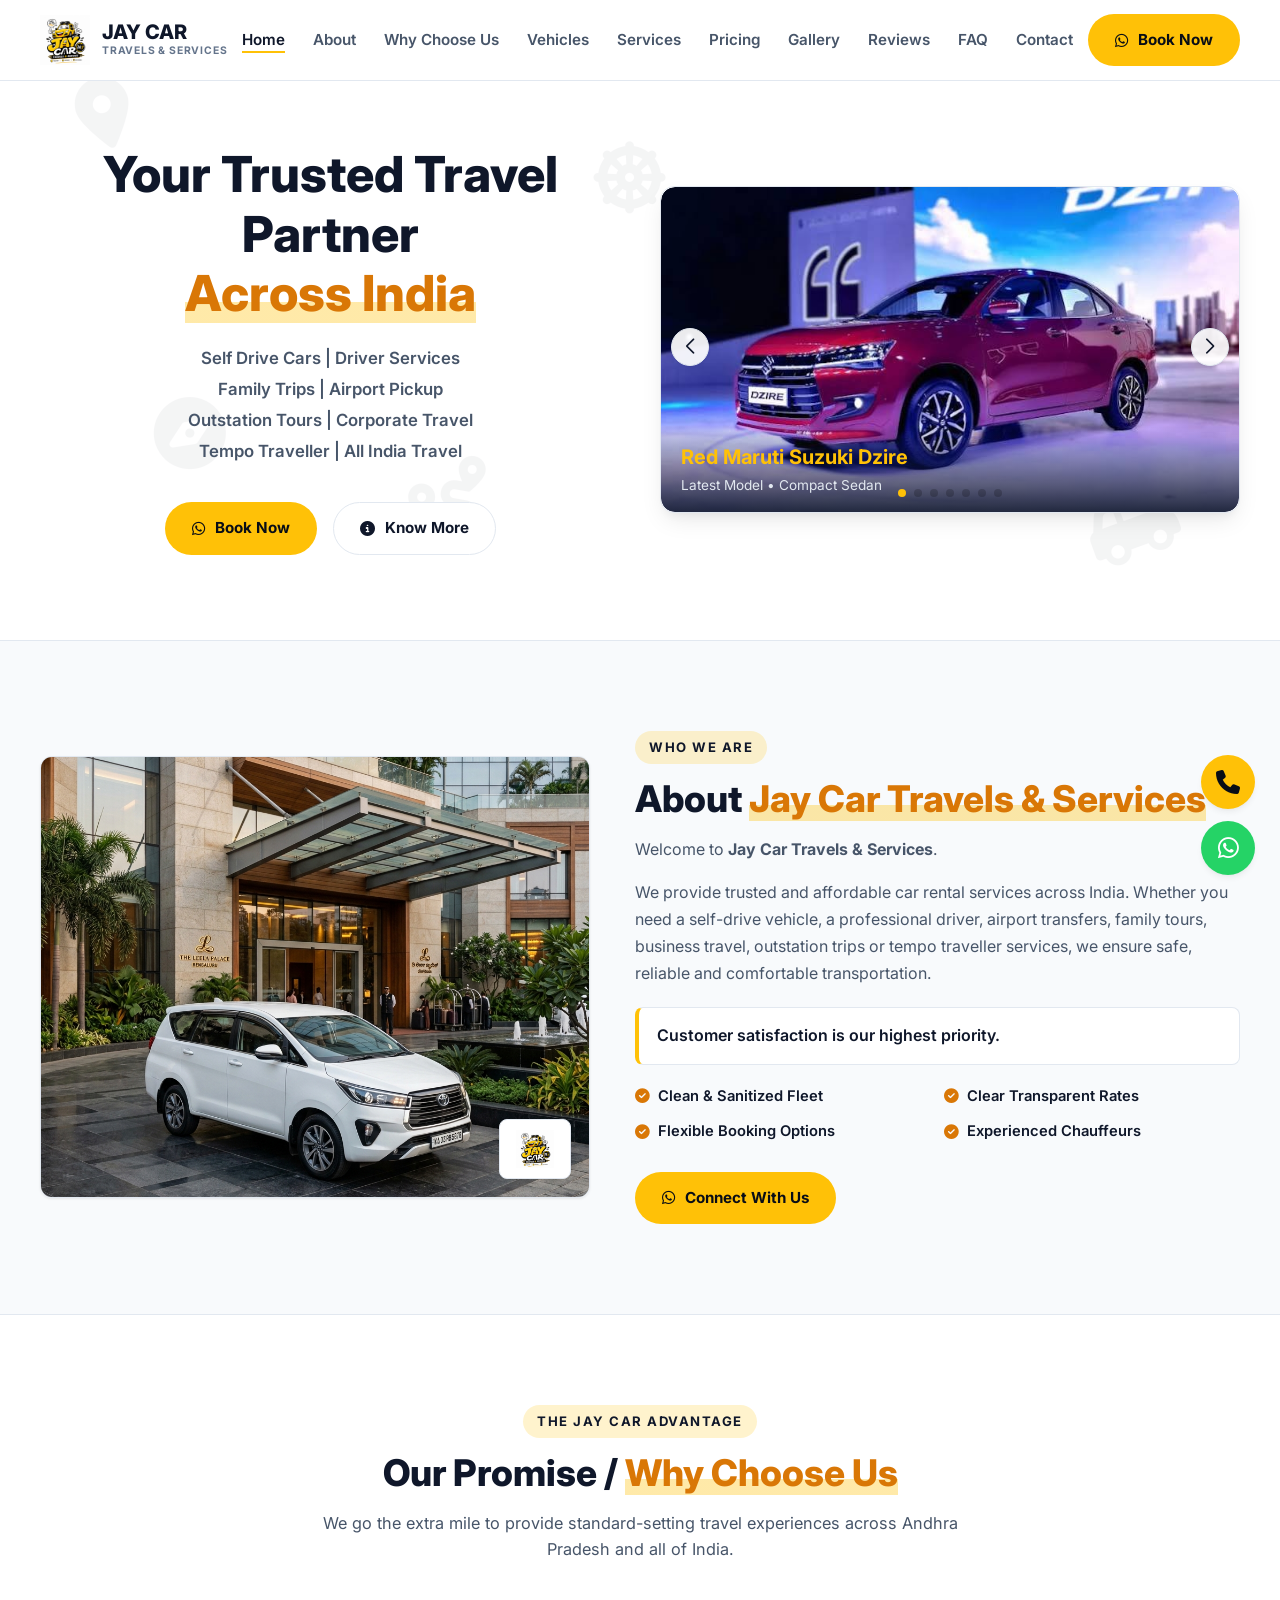
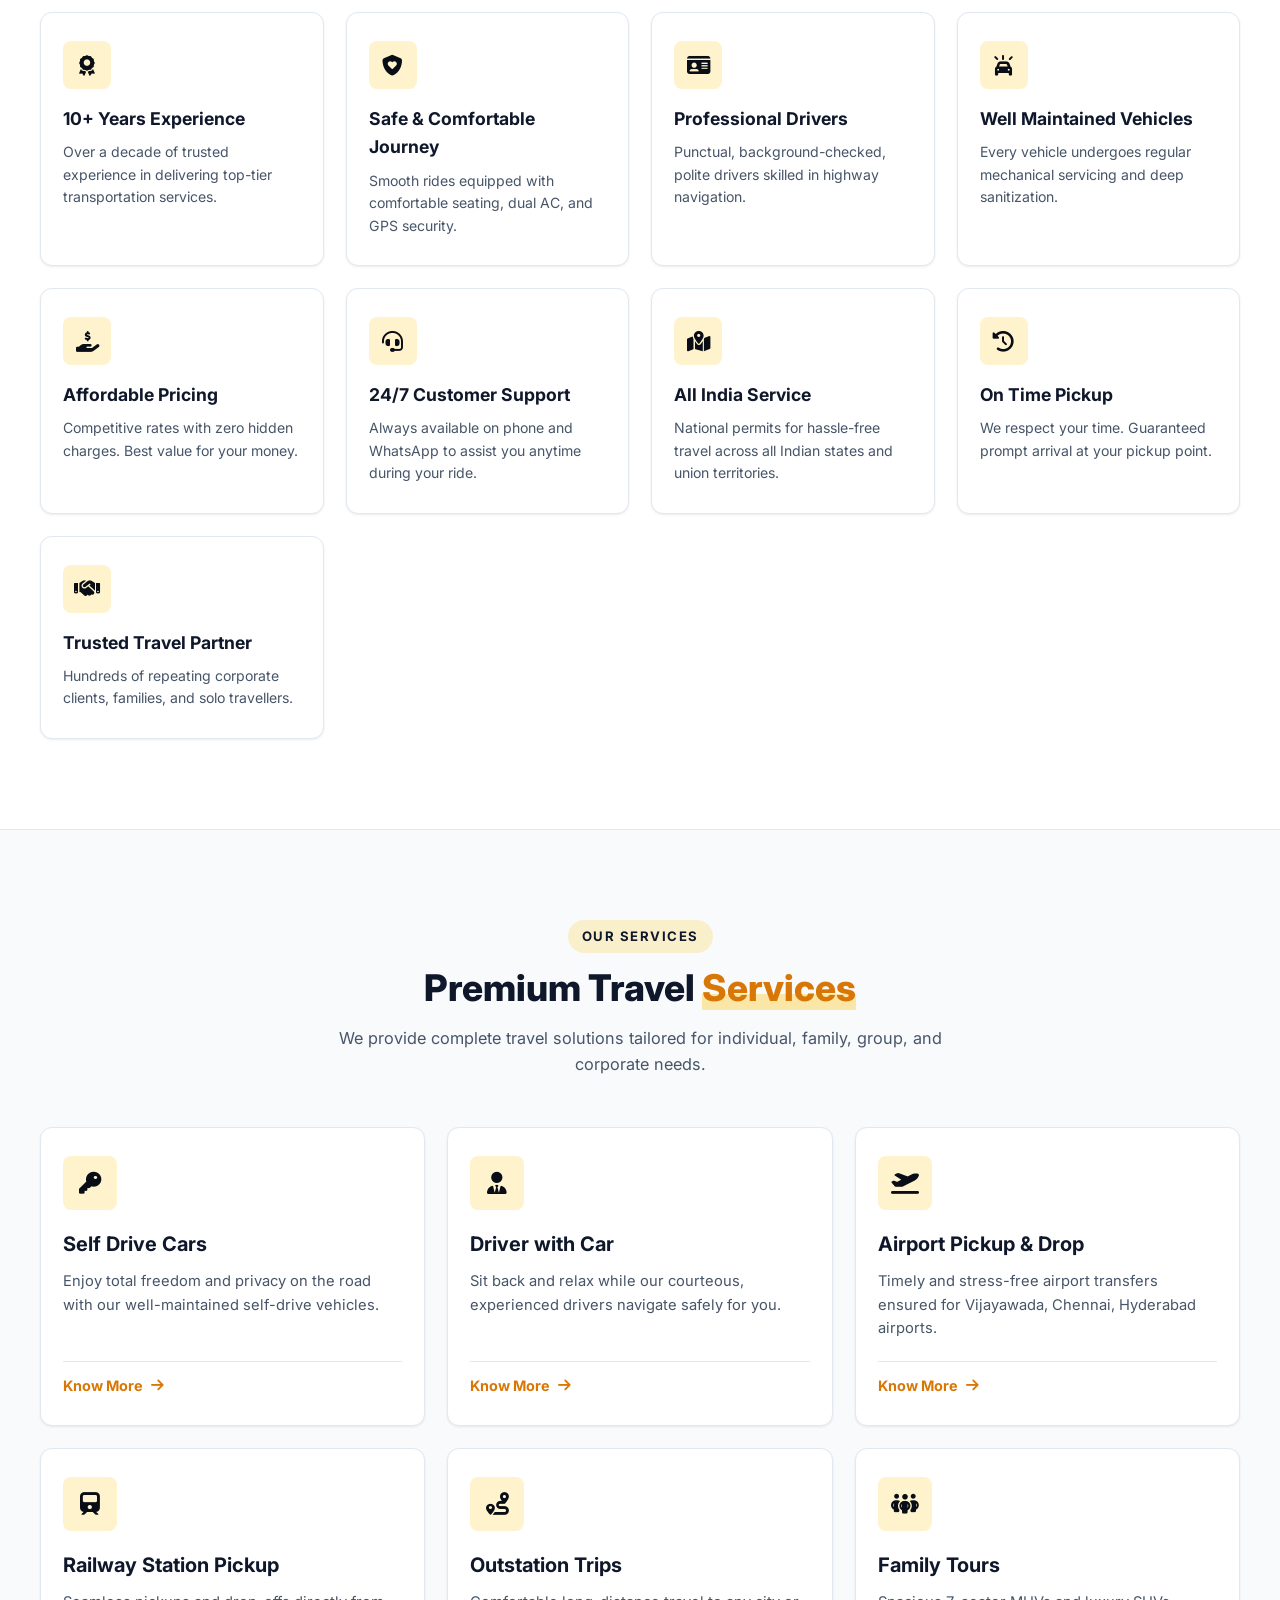
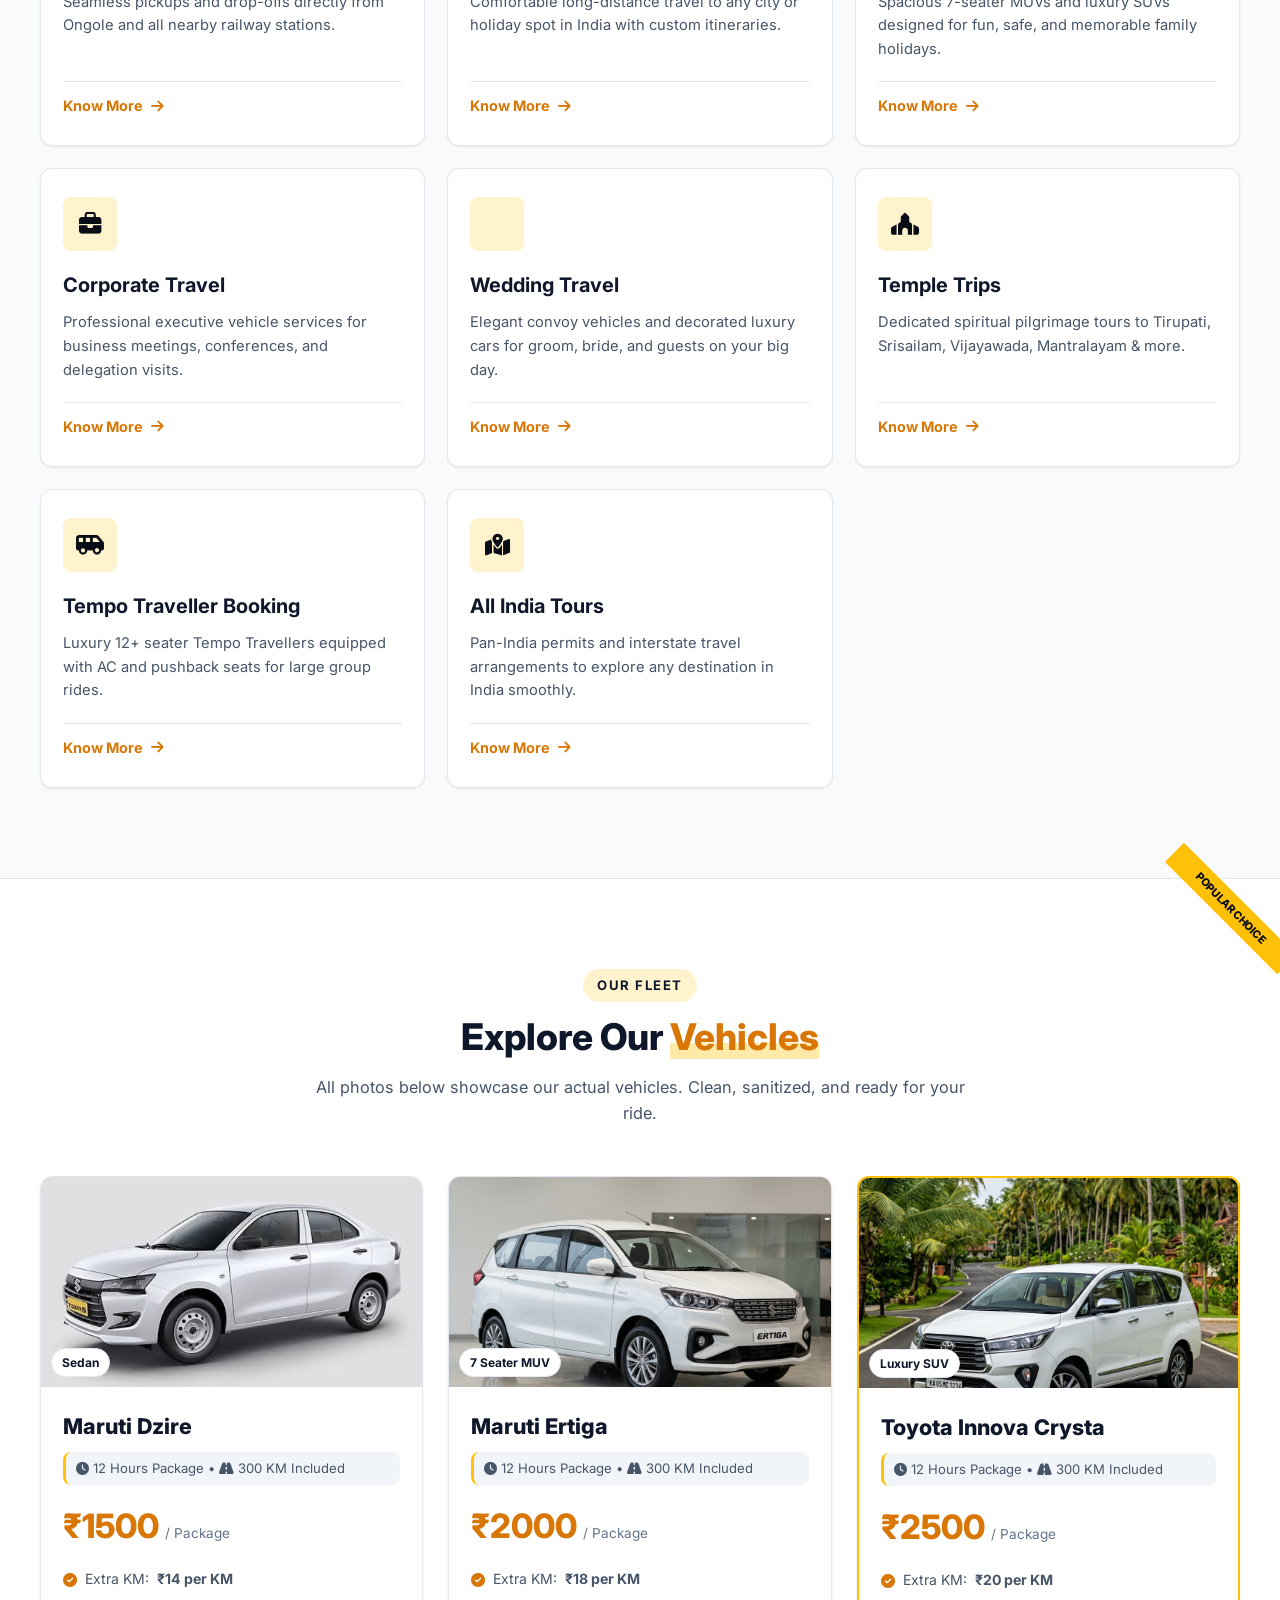
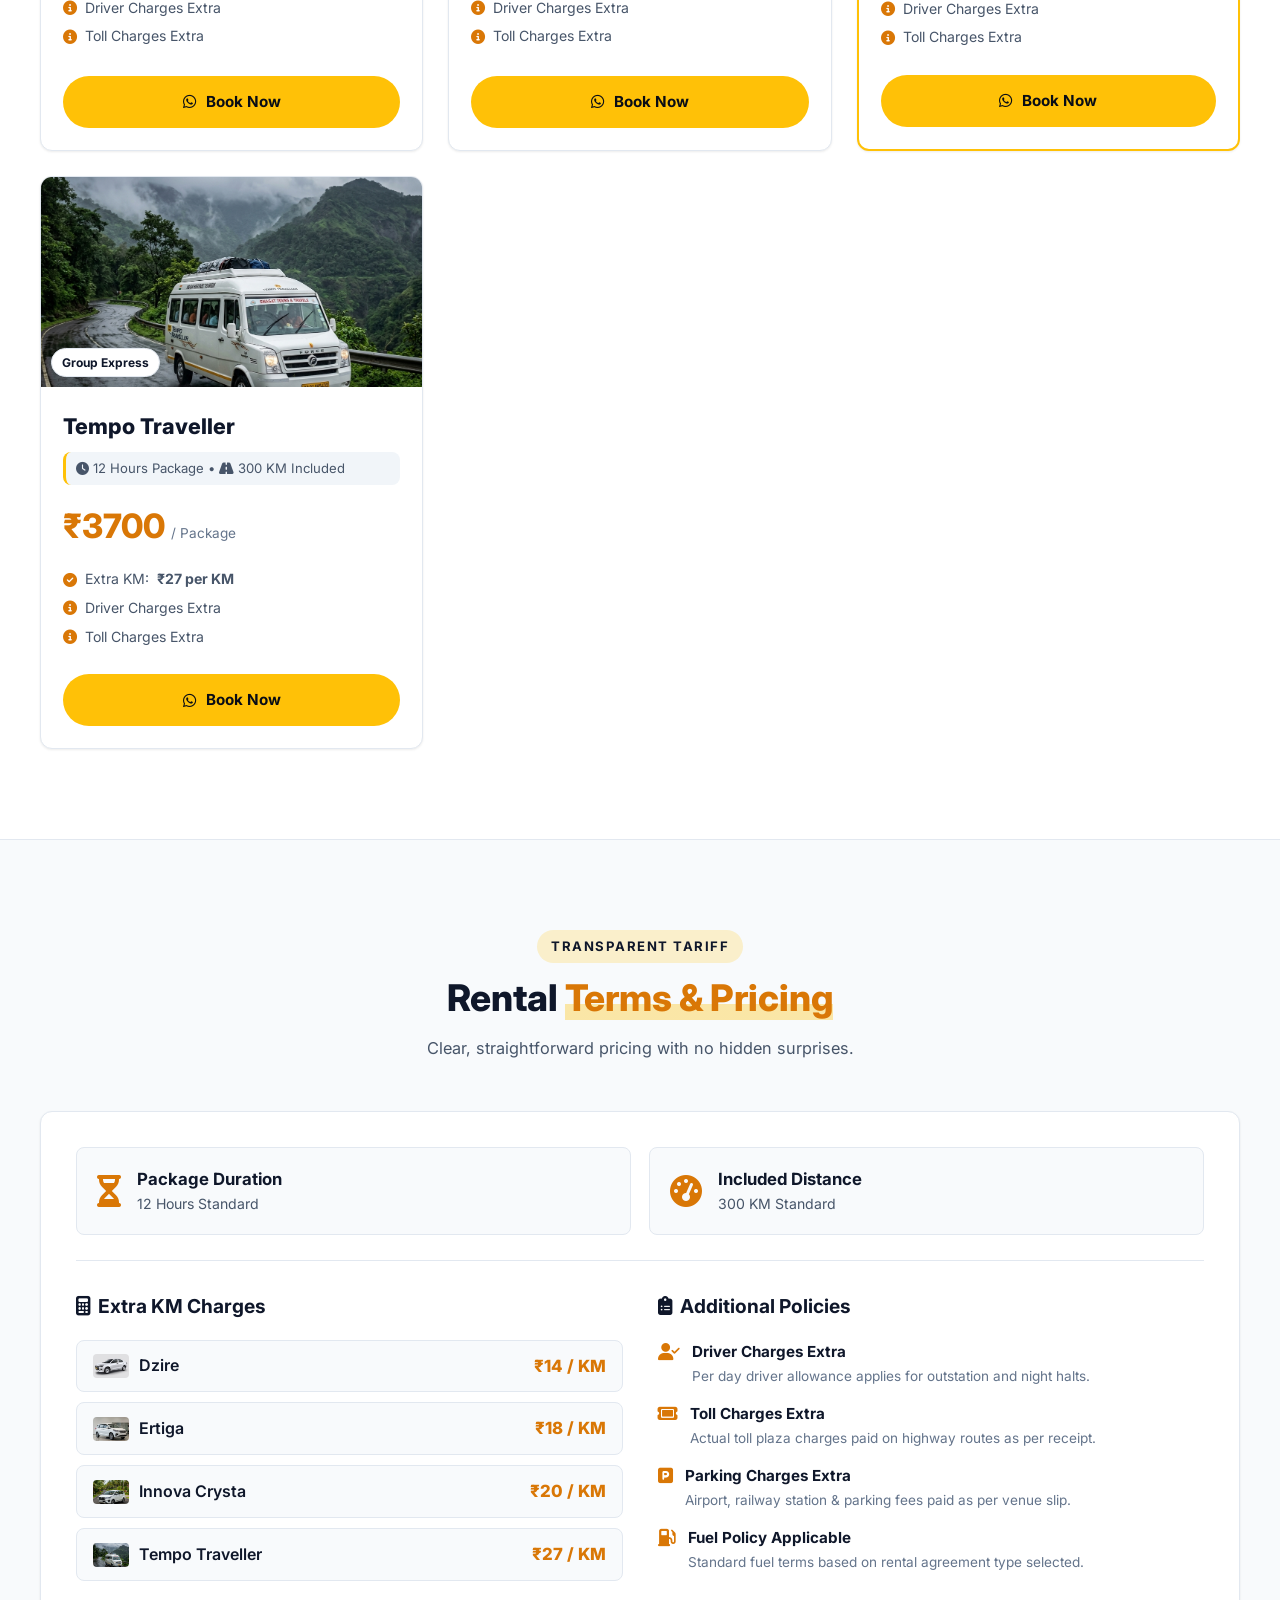
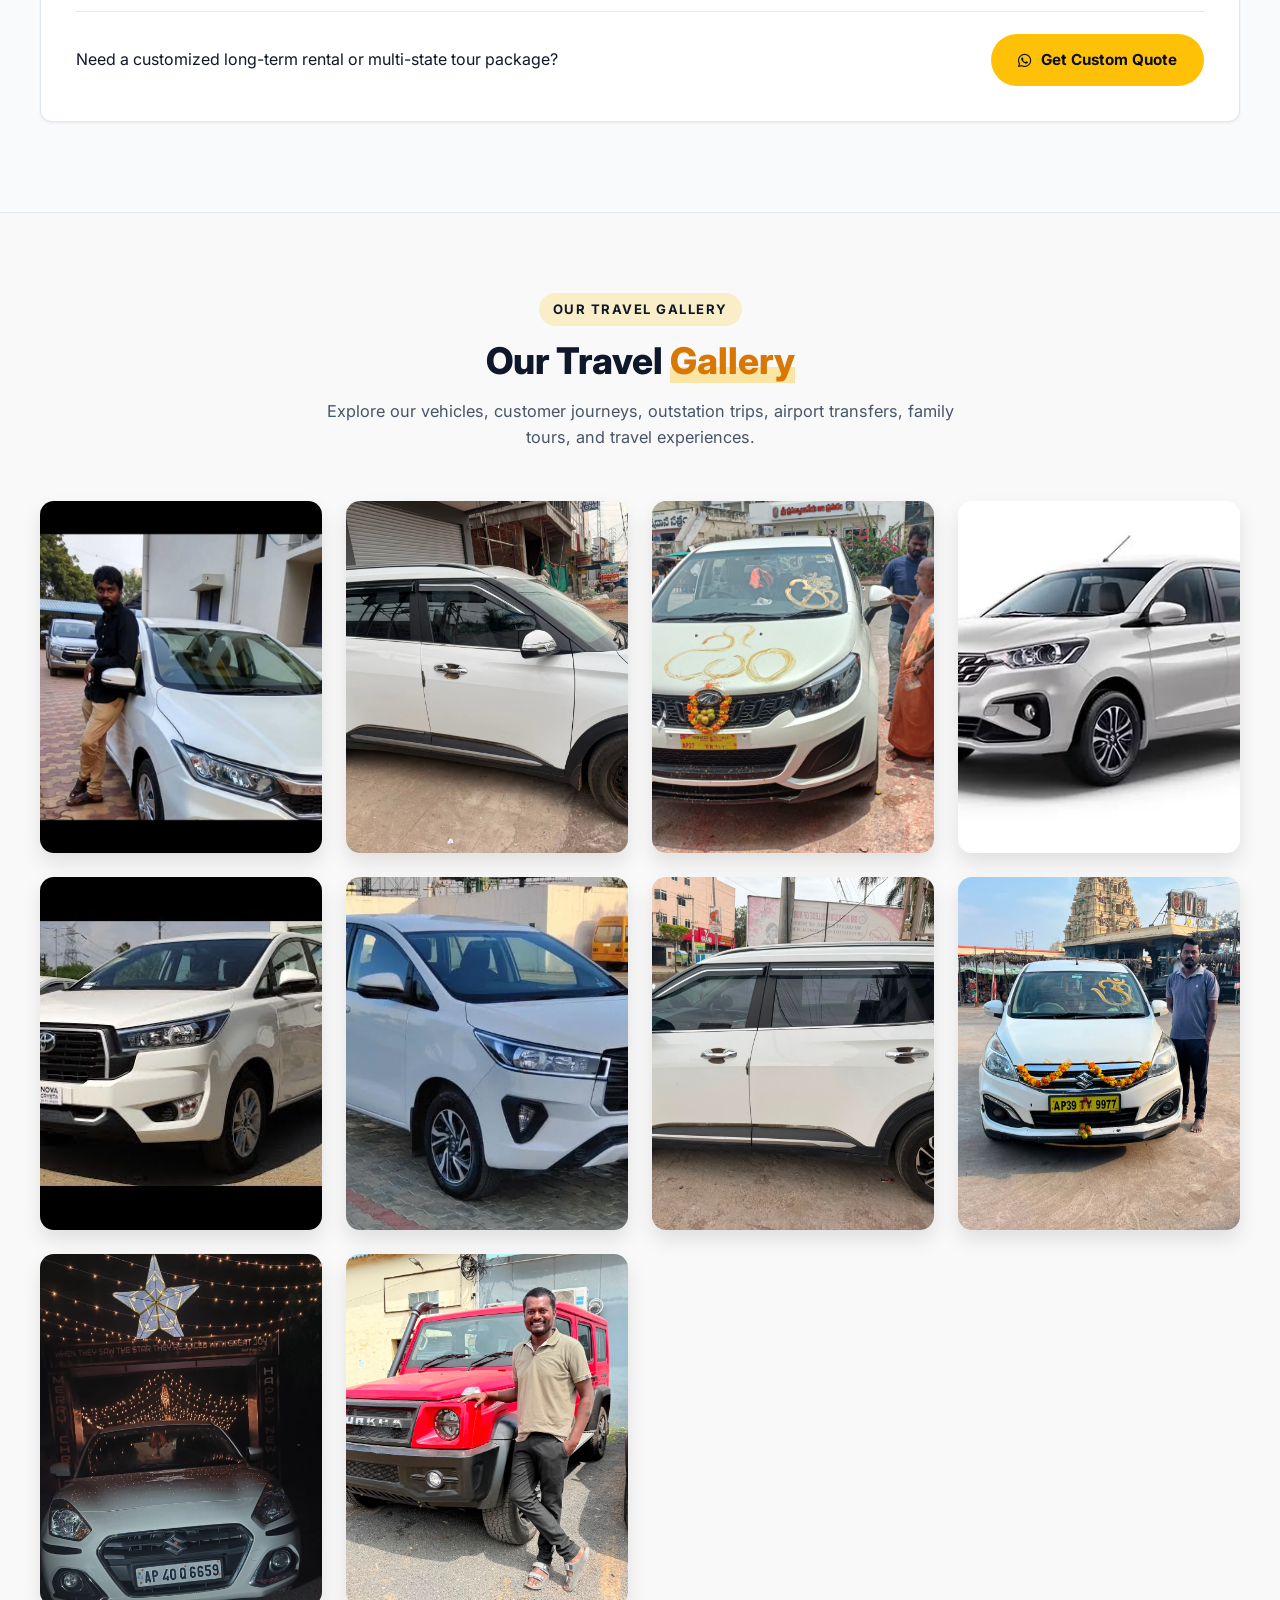
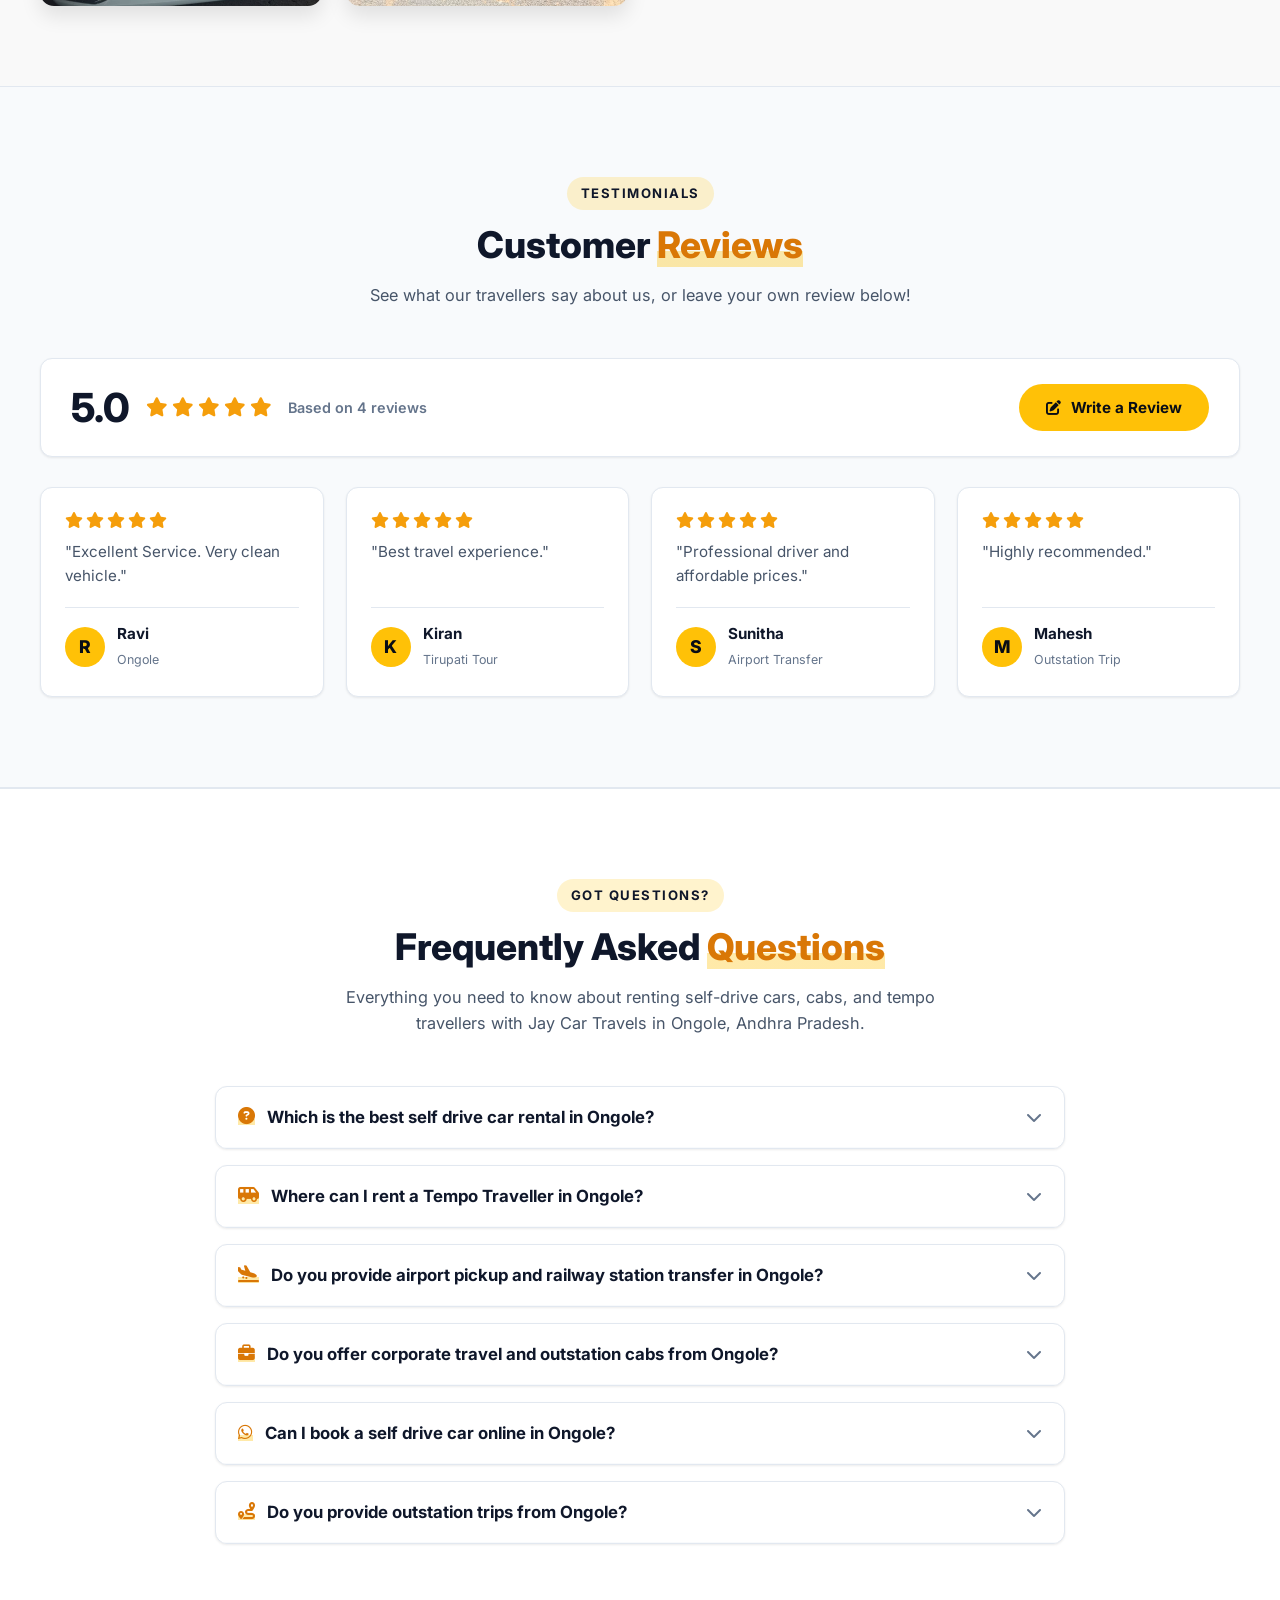
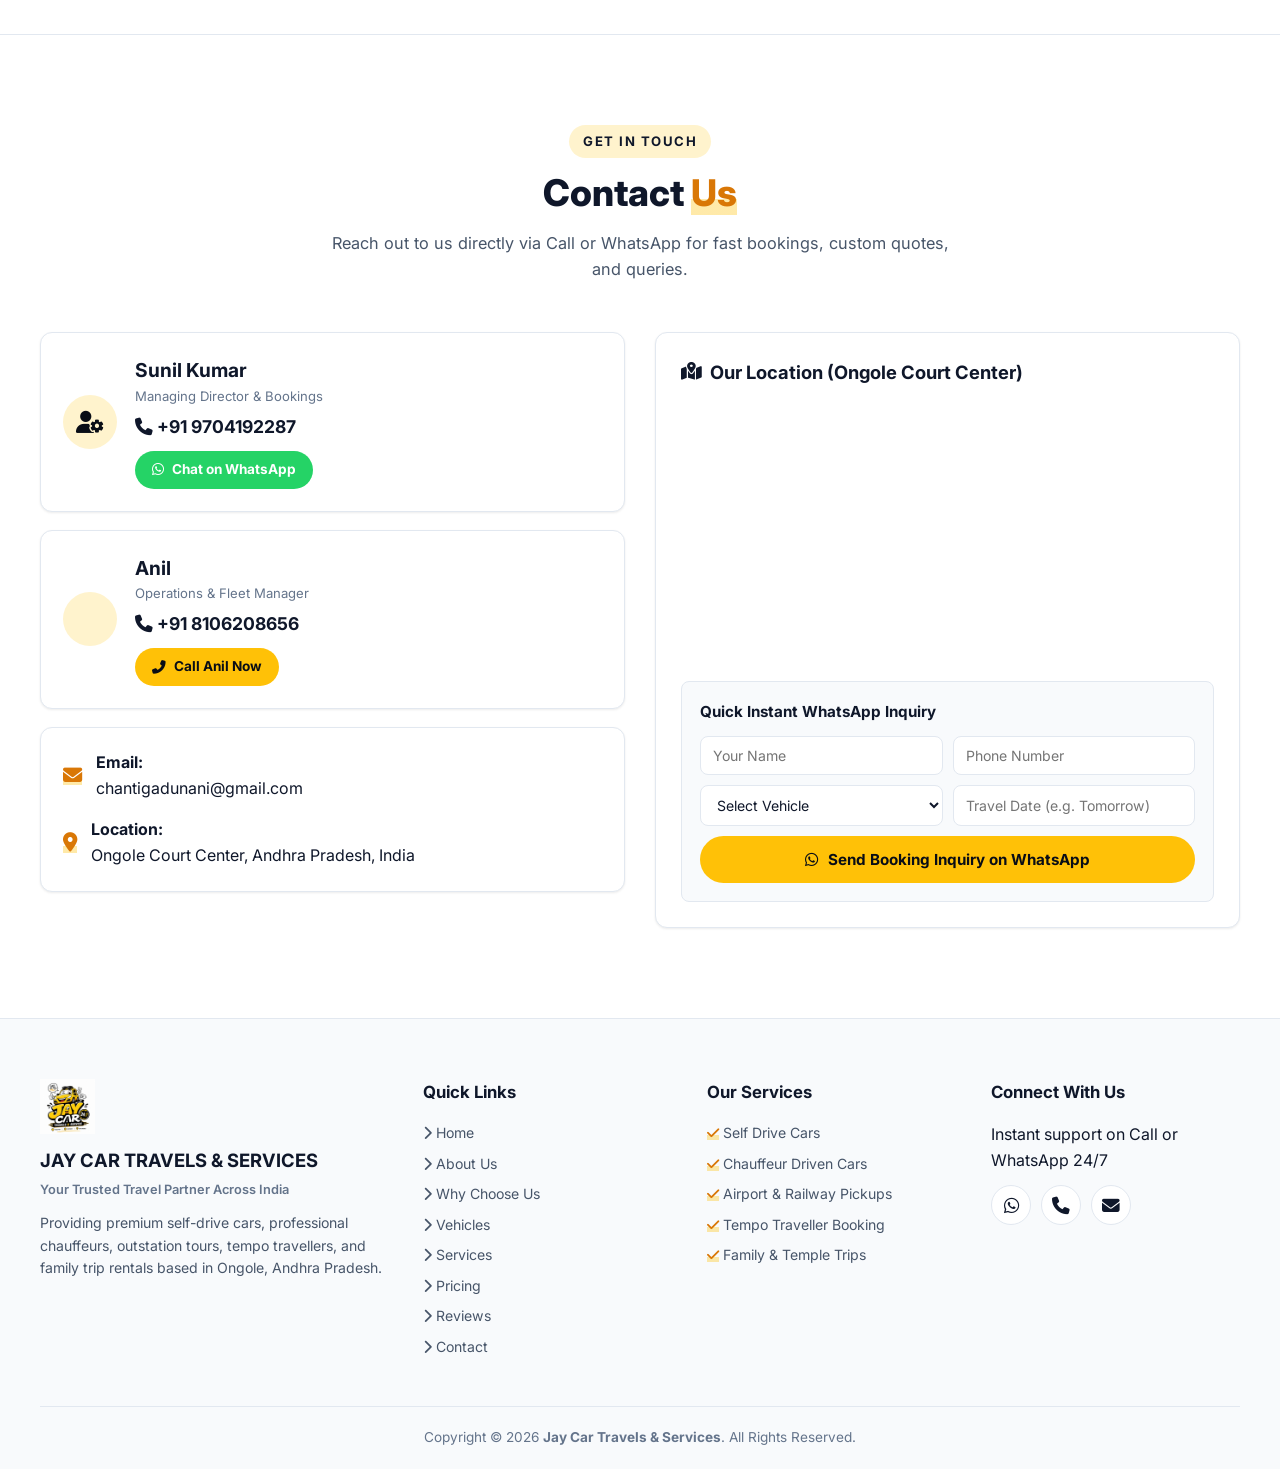
==== commit e56cdb70: "Rajjugadu" ====
--- a/index.html
+++ b/index.html
@@ -213,6 +213,7 @@
                     <li><a href="#vehicles" class="nav-link">Vehicles</a></li>
                     <li><a href="#services" class="nav-link">Services</a></li>
                     <li><a href="#pricing" class="nav-link">Pricing</a></li>
+                    <li><a href="#gallery" class="nav-link">Gallery</a></li>
                     <li><a href="#reviews" class="nav-link">Reviews</a></li>
                     <li><a href="#faq" class="nav-link">FAQ</a></li>
                     <li><a href="#contact" class="nav-link">Contact</a></li>
@@ -806,6 +807,69 @@
             </div>
         </section>
 
+        <!-- GALLERY SECTION -->
+        <section class="section gallery-section" id="gallery">
+            <div class="container">
+                <div class="section-header text-center">
+                    <span class="section-subtitle">OUR TRAVEL GALLERY</span>
+                    <h2 class="section-title">Our Travel <span class="highlight-yellow">Gallery</span></h2>
+                    <p class="section-description">
+                        Explore our vehicles, customer journeys, outstation trips, airport transfers, family tours, and travel experiences.
+                    </p>
+                </div>
+
+                <!-- How to add new images:
+                1. Add a new image to the `images/gallery/` folder.
+                2. Copy the block below from <div class="gallery-item"> to </div>.
+                3. Paste it below the last gallery item.
+                4. Change the `data-src` and `src` attributes to the new image path (e.g., `images/gallery/new-image.jpg`).
+                5. Update the `alt` attribute with a descriptive text for the new image.
+                -->
+                <div class="gallery-grid">
+                    <div class="gallery-item">
+                        <img src="images/gallery/WhatsApp%20Image%202026-07-26%20at%2012.54.59%20(1).jpeg" alt="Gallery image 1" class="gallery-img" data-src="images/gallery/WhatsApp%20Image%202026-07-26%20at%2012.54.59%20(1).jpeg" loading="lazy">
+                    </div>
+                    <div class="gallery-item">
+                        <img src="images/gallery/WhatsApp%20Image%202026-07-26%20at%2012.54.59%20(2).jpeg" alt="Gallery image 2" class="gallery-img" data-src="images/gallery/WhatsApp%20Image%202026-07-26%20at%2012.54.59%20(2).jpeg" loading="lazy">
+                    </div>
+                    <div class="gallery-item">
+                        <img src="images/gallery/WhatsApp%20Image%202026-07-26%20at%2012.54.59.jpeg" alt="Gallery image 3" class="gallery-img" data-src="images/gallery/WhatsApp%20Image%202026-07-26%20at%2012.54.59.jpeg" loading="lazy">
+                    </div>
+                    <div class="gallery-item">
+                        <img src="images/gallery/WhatsApp%20Image%202026-07-26%20at%2012.55.00%20(1).jpeg" alt="Gallery image 4" class="gallery-img" data-src="images/gallery/WhatsApp%20Image%202026-07-26%20at%2012.55.00%20(1).jpeg" loading="lazy">
+                    </div>
+                    <div class="gallery-item">
+                        <img src="images/gallery/WhatsApp%20Image%202026-07-26%20at%2012.55.00%20(2).jpeg" alt="Gallery image 5" class="gallery-img" data-src="images/gallery/WhatsApp%20Image%202026-07-26%20at%2012.55.00%20(2).jpeg" loading="lazy">
+                    </div>
+                    <div class="gallery-item">
+                        <img src="images/gallery/WhatsApp%20Image%202026-07-26%20at%2012.55.00%20(3).jpeg" alt="Gallery image 6" class="gallery-img" data-src="images/gallery/WhatsApp%20Image%202026-07-26%20at%2012.55.00%20(3).jpeg" loading="lazy">
+                    </div>
+                    <div class="gallery-item">
+                        <img src="images/gallery/WhatsApp%20Image%202026-07-26%20at%2012.55.00.jpeg" alt="Gallery image 7" class="gallery-img" data-src="images/gallery/WhatsApp%20Image%202026-07-26%20at%2012.55.00.jpeg" loading="lazy">
+                    </div>
+                    <div class="gallery-item">
+                        <img src="images/gallery/WhatsApp%20Image%202026-07-26%20at%2012.55.01%20(1).jpeg" alt="Gallery image 8" class="gallery-img" data-src="images/gallery/WhatsApp%20Image%202026-07-26%20at%2012.55.01%20(1).jpeg" loading="lazy">
+                    </div>
+                    <div class="gallery-item">
+                        <img src="images/gallery/WhatsApp%20Image%202026-07-26%20at%2012.55.01%20(2).jpeg" alt="Gallery image 9" class="gallery-img" data-src="images/gallery/WhatsApp%20Image%202026-07-26%20at%2012.55.01%20(2).jpeg" loading="lazy">
+                    </div>
+                    <div class="gallery-item">
+                        <img src="images/gallery/WhatsApp%20Image%202026-07-26%20at%2012.55.01.jpeg" alt="Gallery image 10" class="gallery-img" data-src="images/gallery/WhatsApp%20Image%202026-07-26%20at%2012.55.01.jpeg" loading="lazy">
+                    </div>
+                </div>
+            </div>
+        </section>
+
+        <!-- Lightbox Modal for Gallery -->
+        <div id="lightbox-modal" class="lightbox-modal">
+            <span class="lightbox-close">&times;</span>
+            <div class="lightbox-content">
+                <img class="lightbox-image" id="lightbox-image">
+                <a class="lightbox-prev">&#10094;</a>
+                <a class="lightbox-next">&#10095;</a>
+            </div>
+        </div>
+
         <!-- REAL CUSTOMER REVIEWS SYSTEM -->
         <section class="section reviews-section" id="reviews">
             <div class="container">
--- a/css/style.css
+++ b/css/style.css
@@ -980,6 +980,141 @@
     justify-content: space-between;
     gap: 18px;
     flex-wrap: wrap;
+}
+
+/* --------------------------------------------------------------------------
+   11. GALLERY SECTION
+   -------------------------------------------------------------------------- */
+.gallery-section {
+    padding: 80px 0;
+    background-color: #f9f9f9;
+}
+
+.gallery-grid {
+    display: grid;
+    grid-template-columns: repeat(4, 1fr);
+    gap: 24px;
+    margin-top: 40px;
+}
+
+.gallery-item {
+    position: relative;
+    overflow: hidden;
+    border-radius: 14px;
+    box-shadow: 0 10px 20px rgba(0, 0, 0, 0.1);
+    transition: transform 0.3s ease, box-shadow 0.3s ease;
+    aspect-ratio: 4 / 5;
+}
+
+.gallery-item:hover {
+    transform: translateY(-10px);
+    box-shadow: 0 15px 30px rgba(0, 0, 0, 0.15);
+}
+
+.gallery-img {
+    width: 100%;
+    height: 100%;
+    object-fit: cover;
+    display: block;
+    cursor: pointer;
+    transition: transform 0.4s ease;
+}
+
+.gallery-item:hover .gallery-img {
+    transform: scale(1.1);
+}
+
+/* Lightbox Modal */
+.lightbox-modal {
+    display: none;
+    position: fixed;
+    z-index: 1000;
+    left: 0;
+    top: 0;
+    width: 100%;
+    height: 100%;
+    background-color: rgba(0, 0, 0, 0.9);
+    justify-content: center;
+    align-items: center;
+}
+
+.lightbox-content {
+    position: relative;
+    max-width: 90%;
+    max-height: 90%;
+}
+
+.lightbox-image {
+    width: auto;
+    height: auto;
+    max-width: 100%;
+    max-height: 80vh;
+    border-radius: 10px;
+}
+
+.lightbox-close {
+    position: absolute;
+    top: 15px;
+    right: 35px;
+    color: #fff;
+    font-size: 40px;
+    font-weight: bold;
+    cursor: pointer;
+    transition: 0.3s;
+}
+
+.lightbox-close:hover {
+    color: #bbb;
+}
+
+.lightbox-prev, .lightbox-next {
+    cursor: pointer;
+    position: absolute;
+    top: 50%;
+    width: auto;
+    padding: 16px;
+    margin-top: -50px;
+    color: white;
+    font-weight: bold;
+    font-size: 20px;
+    transition: 0.6s ease;
+    border-radius: 0 3px 3px 0;
+    user-select: none;
+    -webkit-user-select: none;
+}
+
+.lightbox-next {
+    right: 0;
+    border-radius: 3px 0 0 3px;
+}
+
+.lightbox-prev {
+    left: 0;
+}
+
+.lightbox-prev:hover, .lightbox-next:hover {
+    background-color: rgba(0, 0, 0, 0.8);
+}
+
+/* Responsive Gallery */
+@media (max-width: 1200px) {
+    .gallery-grid {
+        grid-template-columns: repeat(3, 1fr);
+    }
+}
+
+@media (max-width: 768px) {
+    .gallery-grid {
+        grid-template-columns: repeat(2, 1fr);
+        gap: 16px;
+    }
+}
+
+@media (max-width: 420px) {
+    .gallery-grid {
+        grid-template-columns: 1fr;
+        gap: 12px;
+    }
 }
 
 /* --------------------------------------------------------------------------
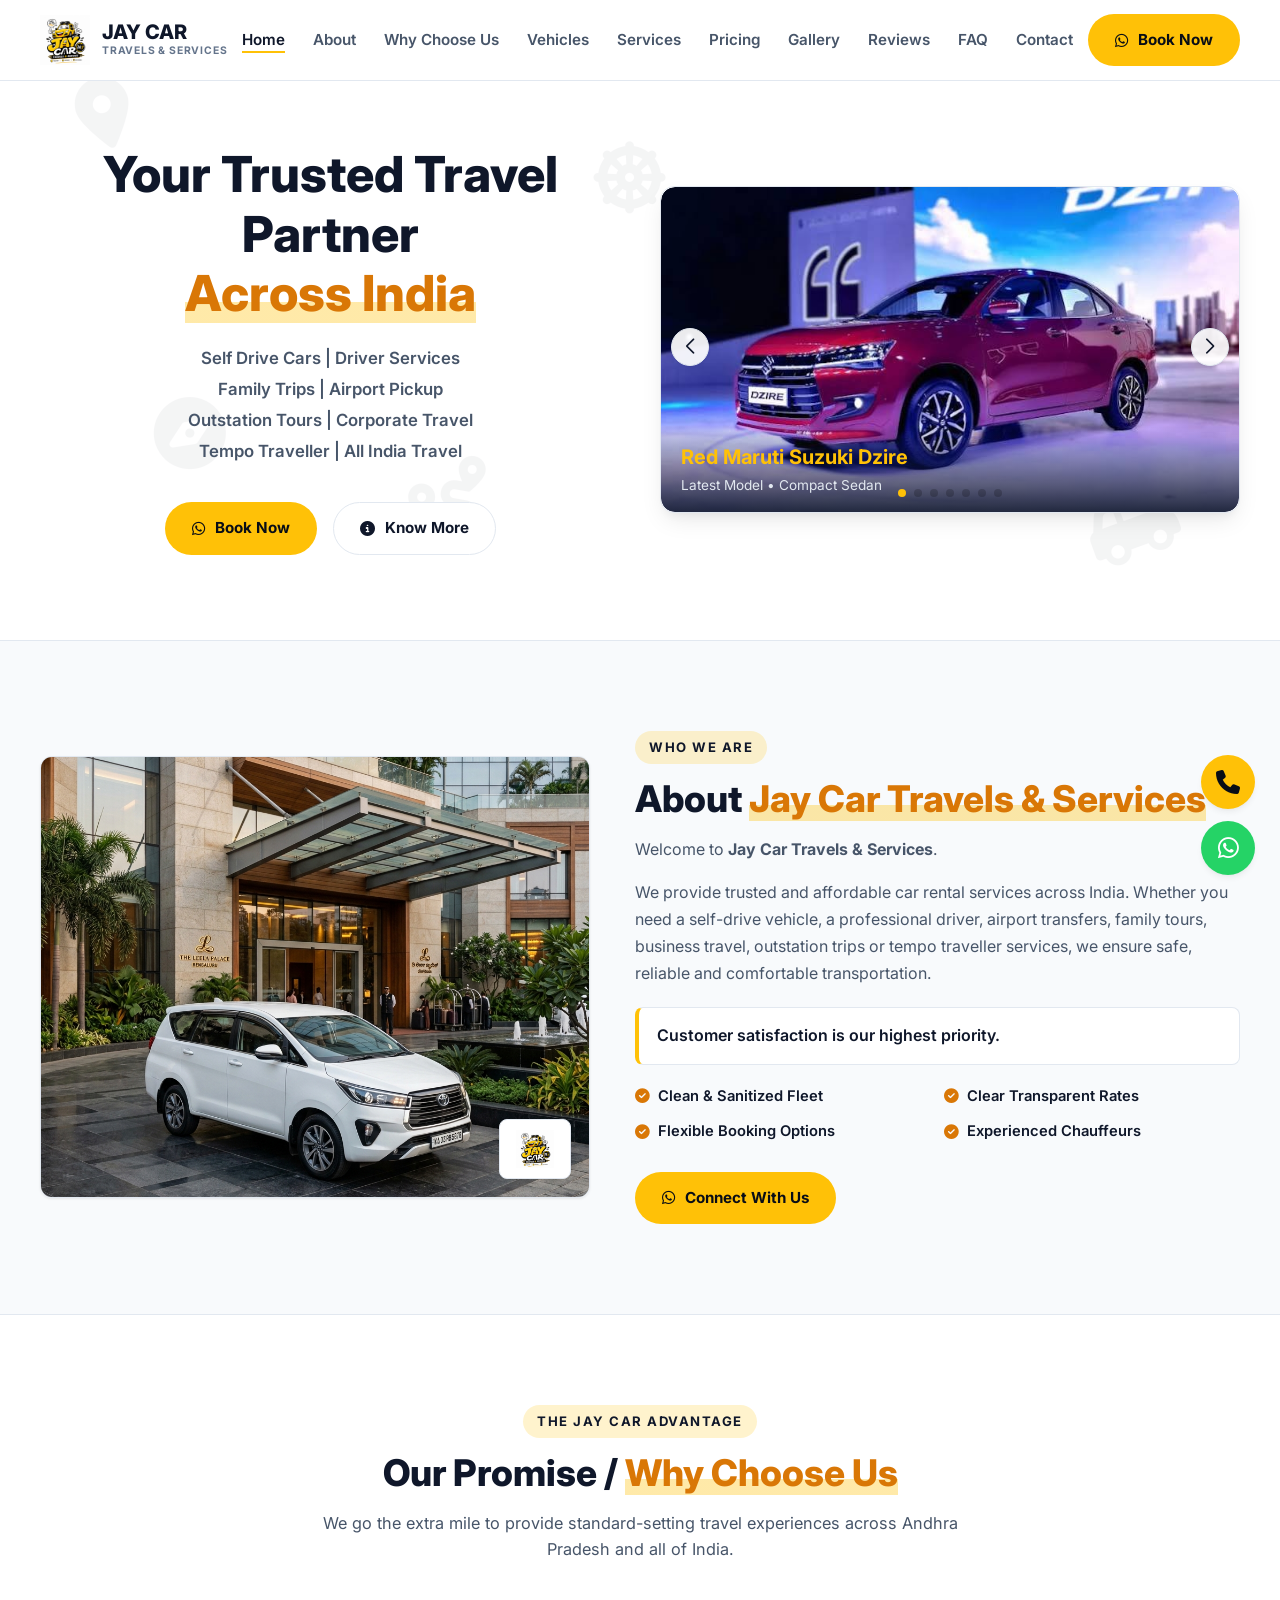
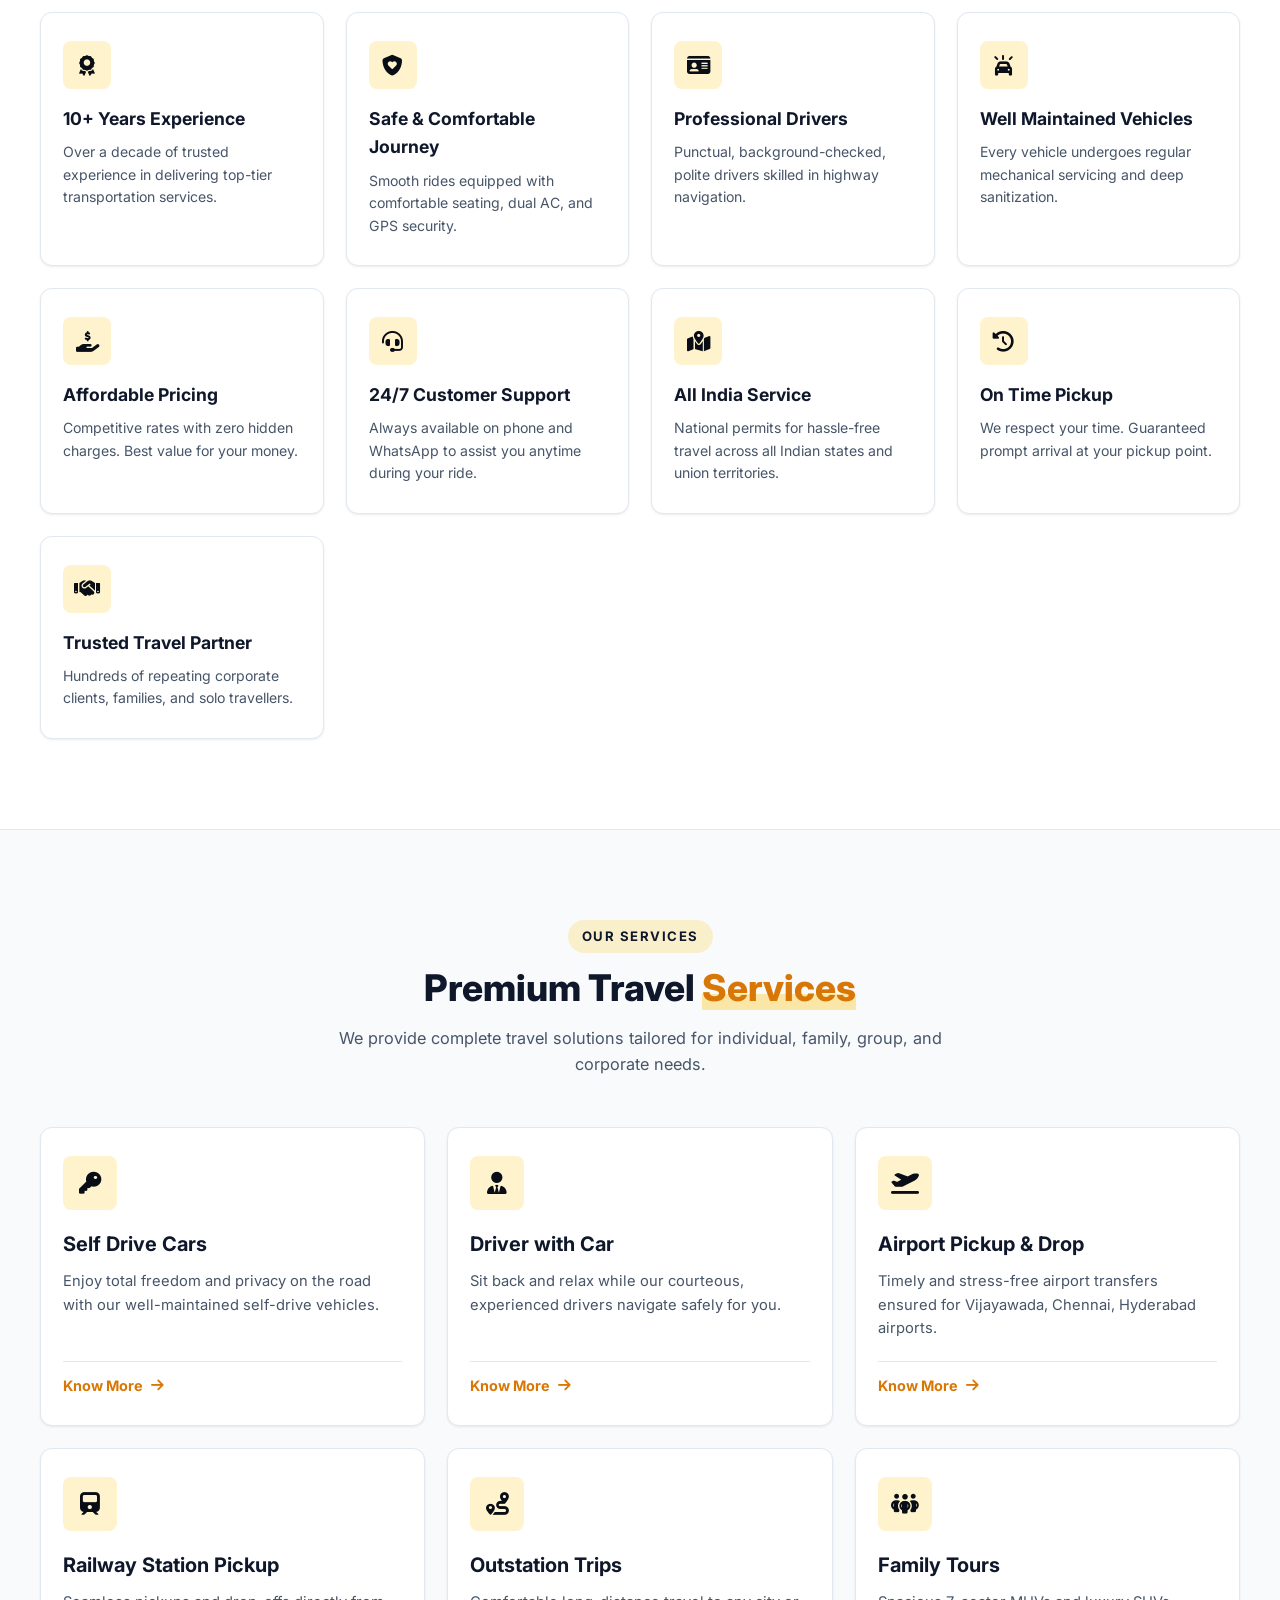
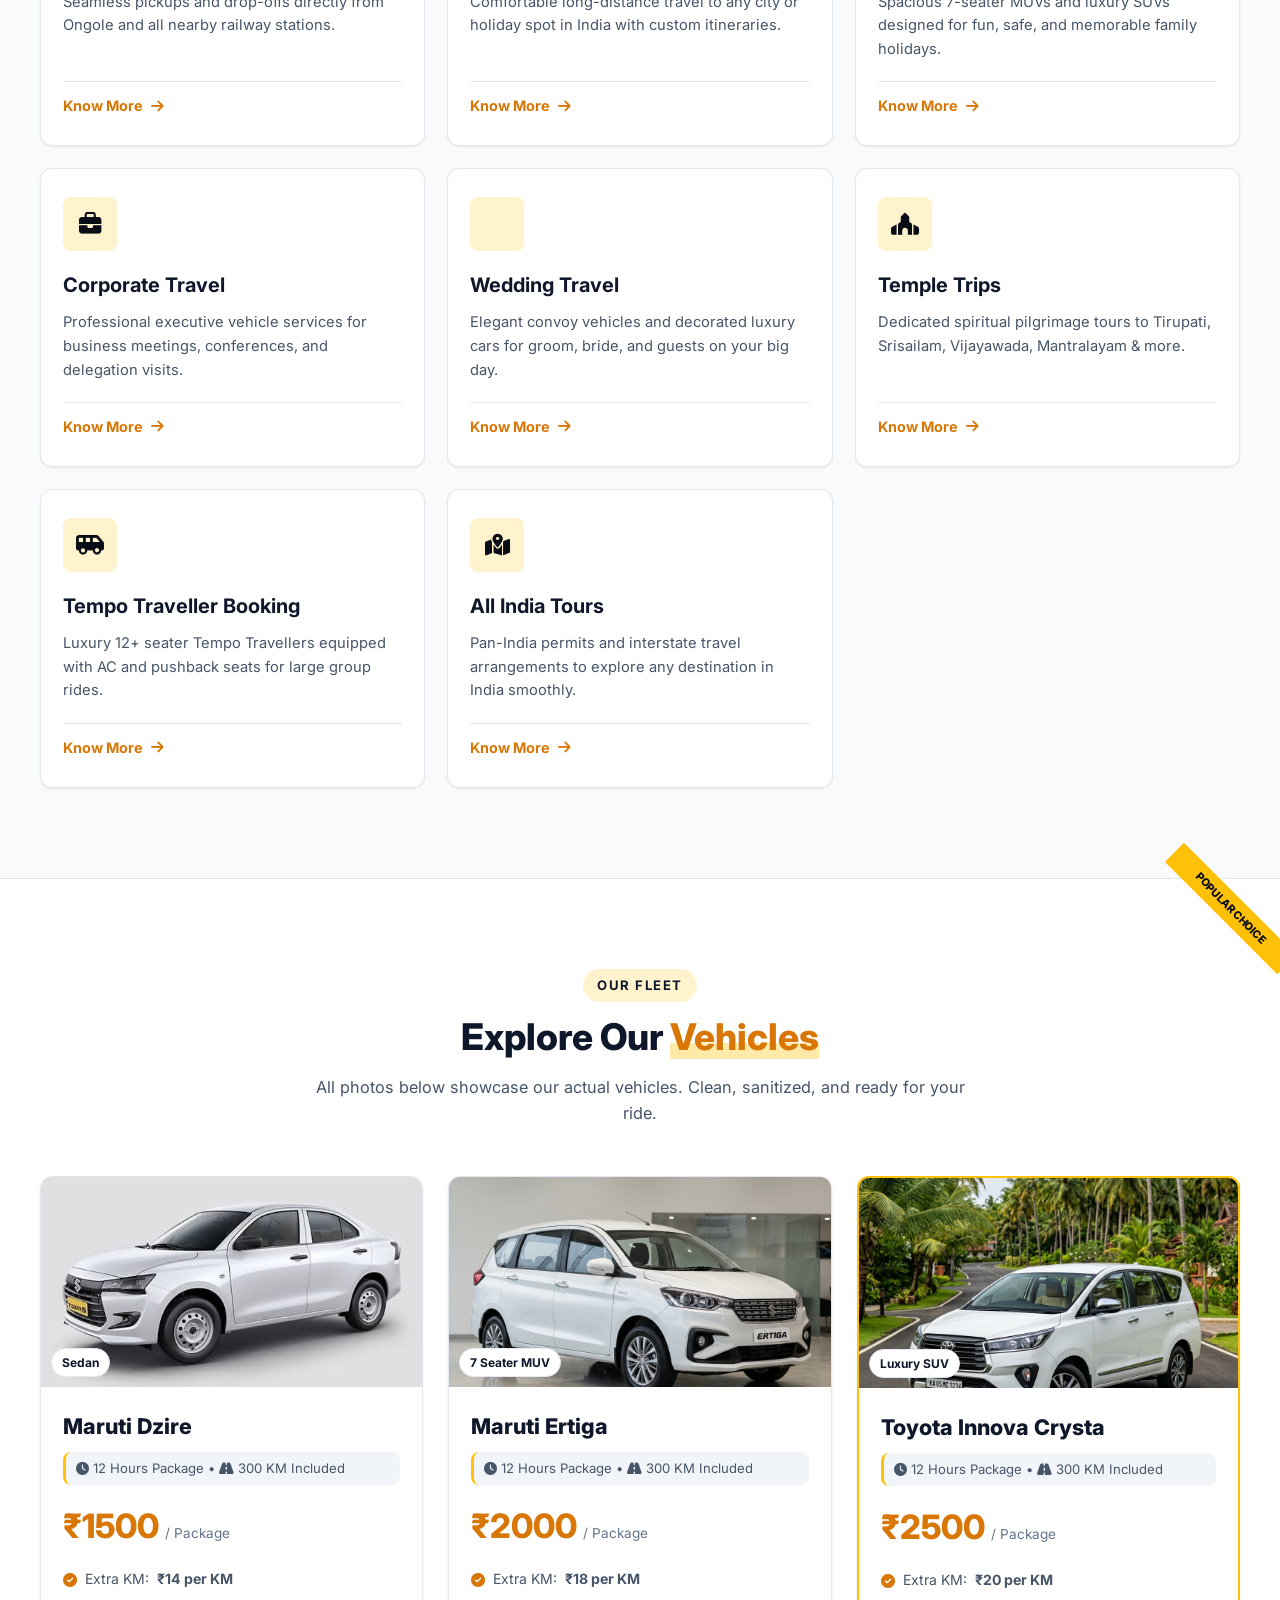
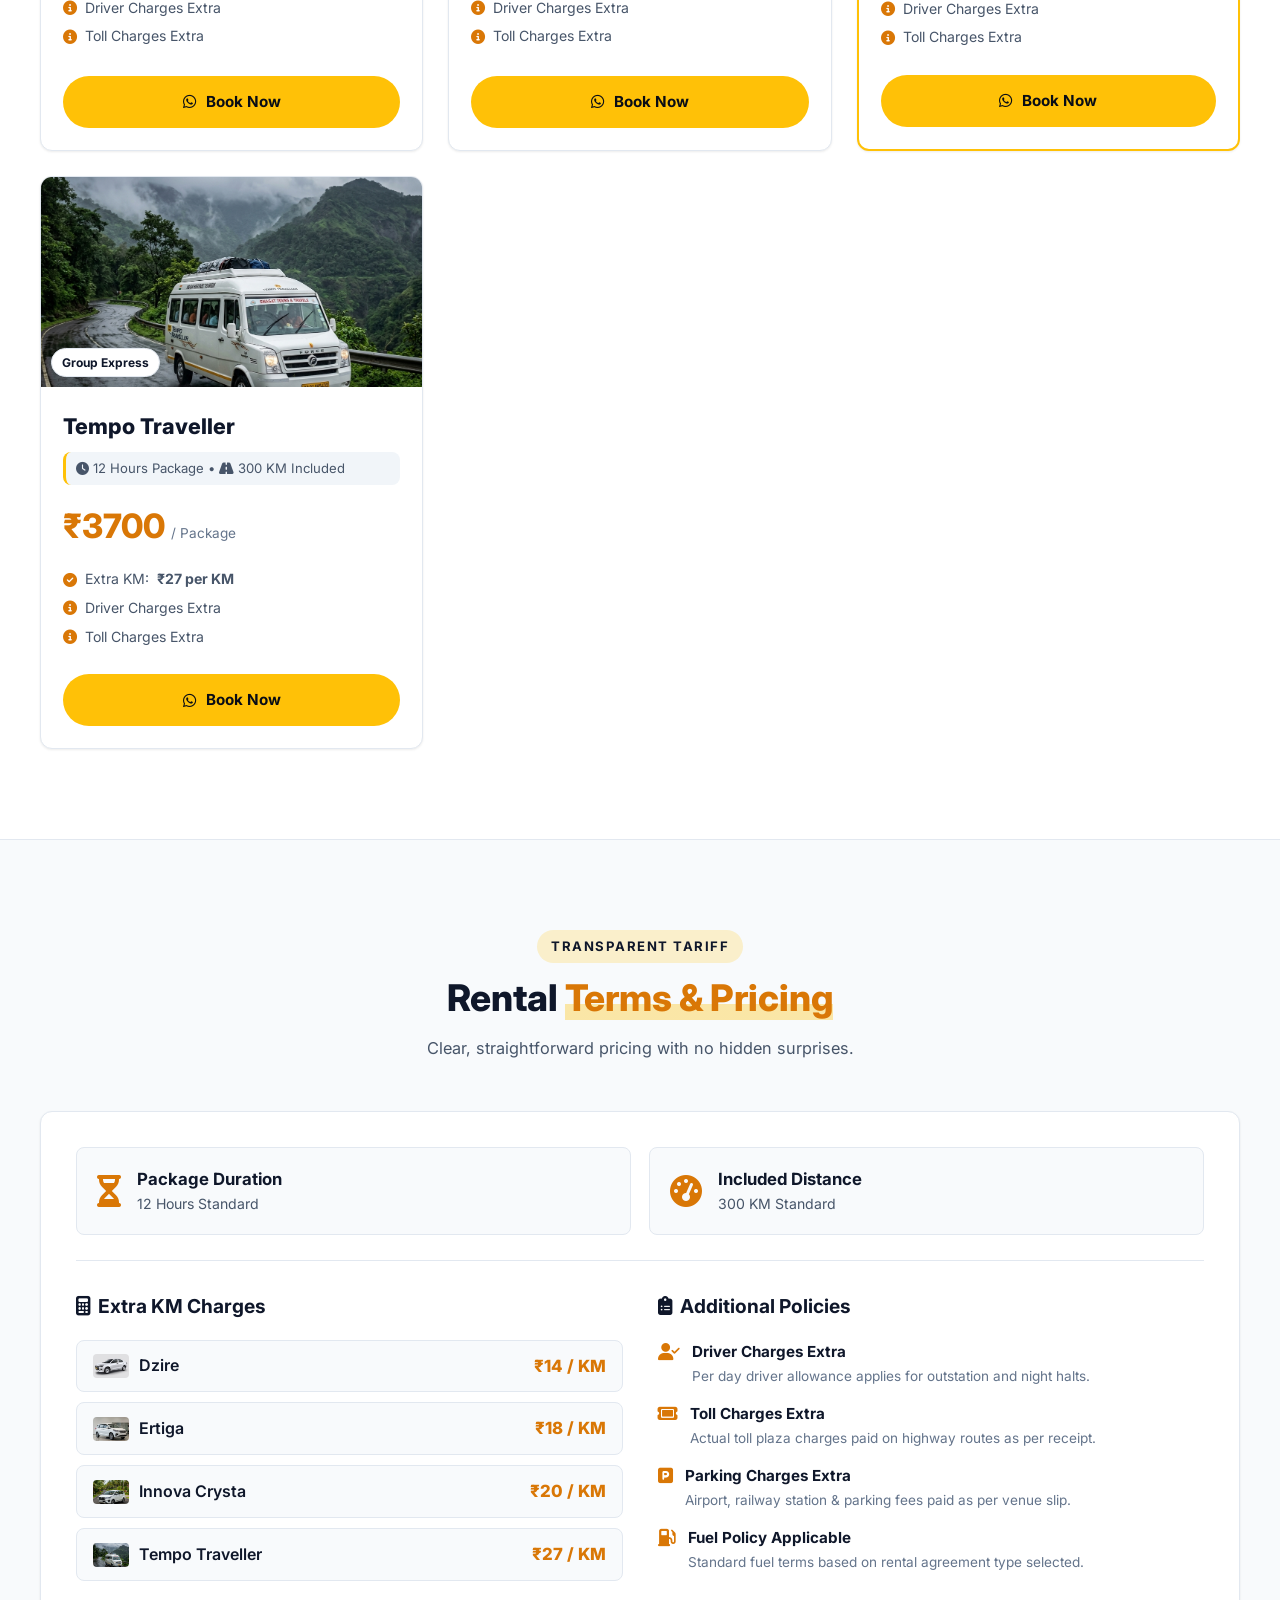
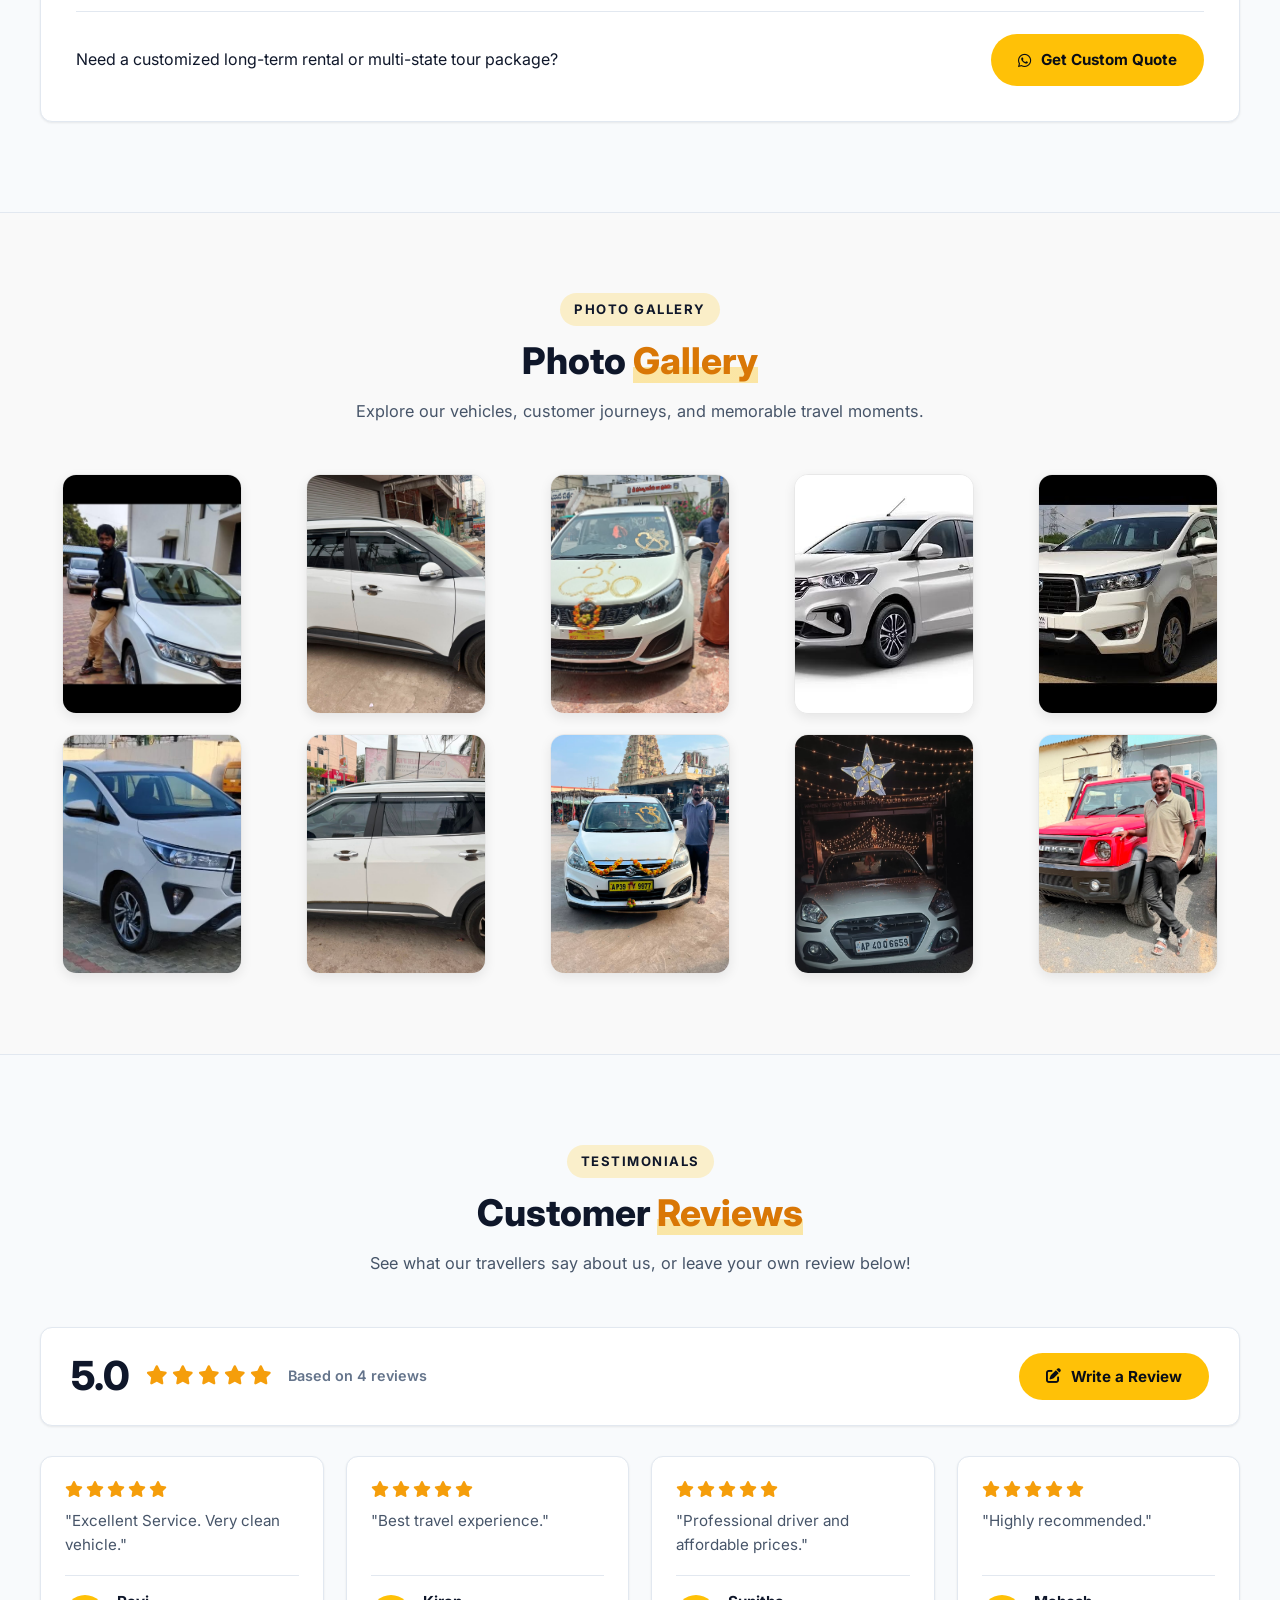
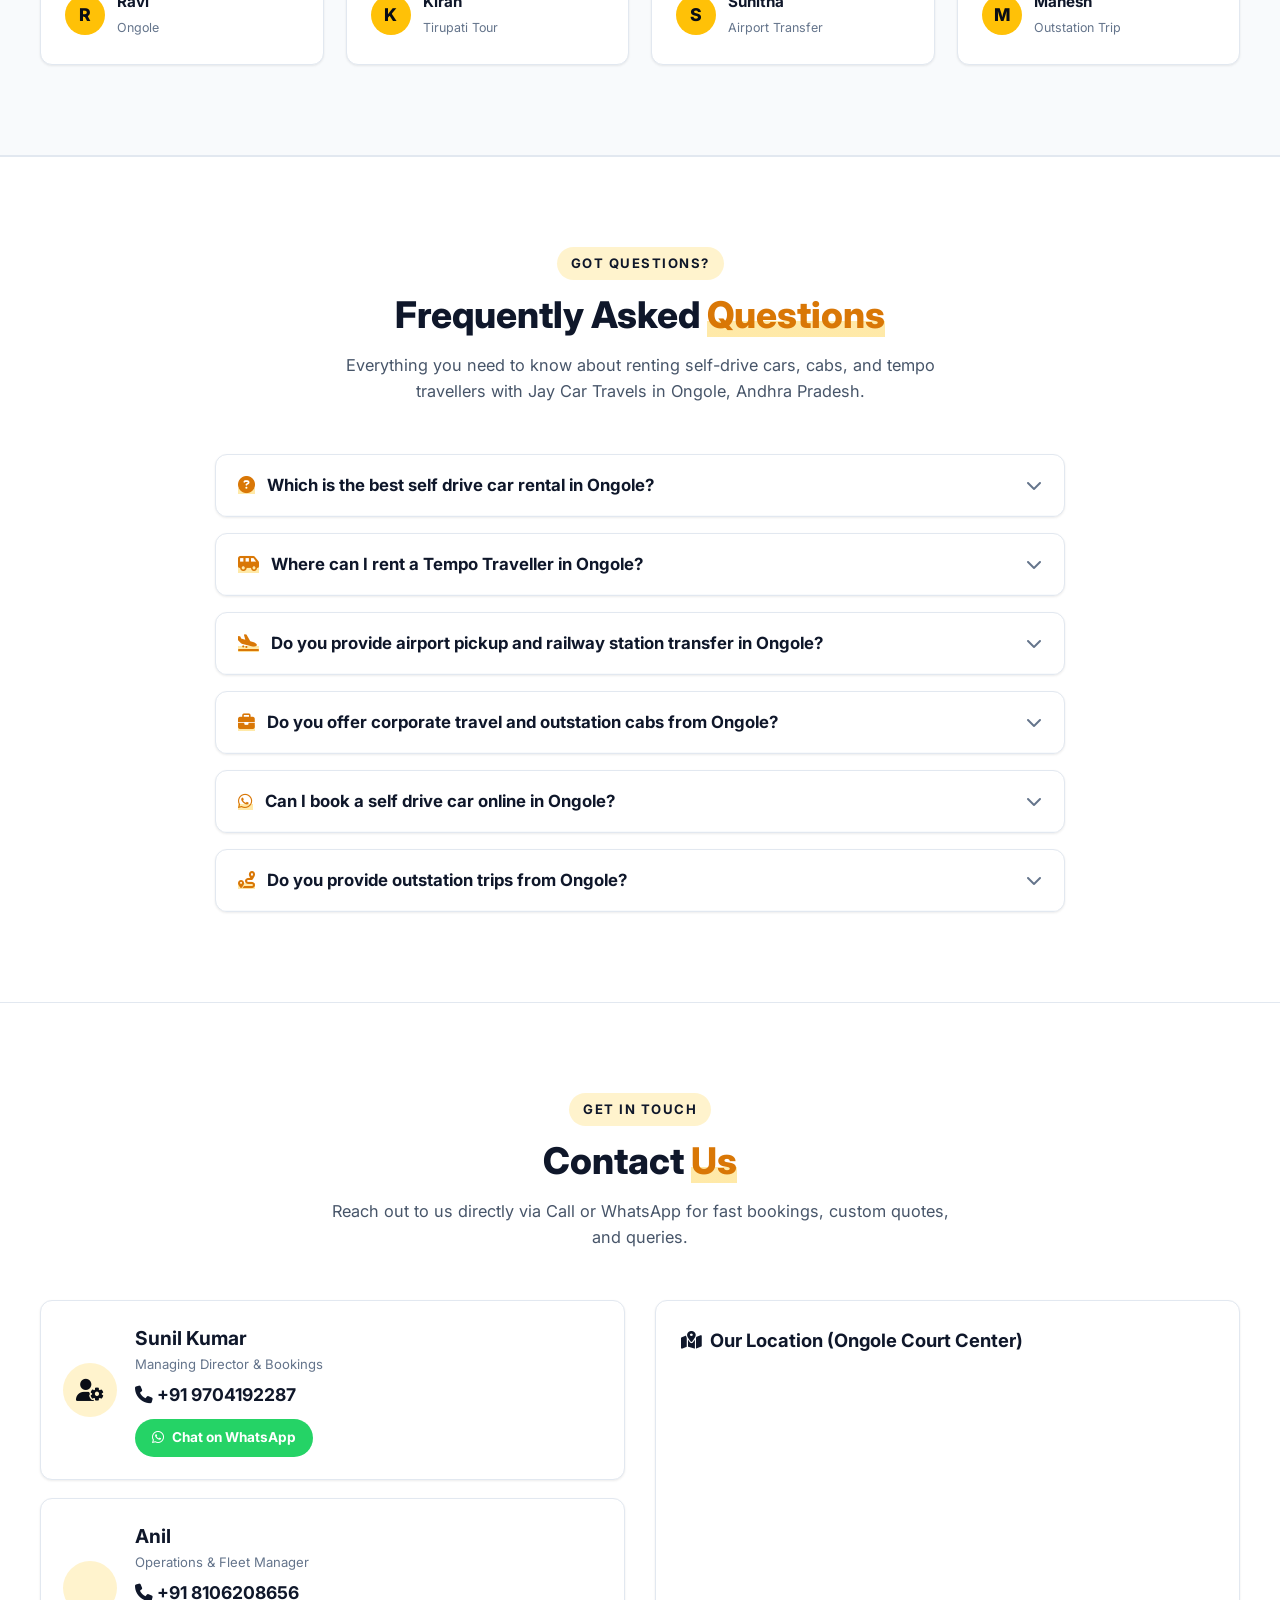
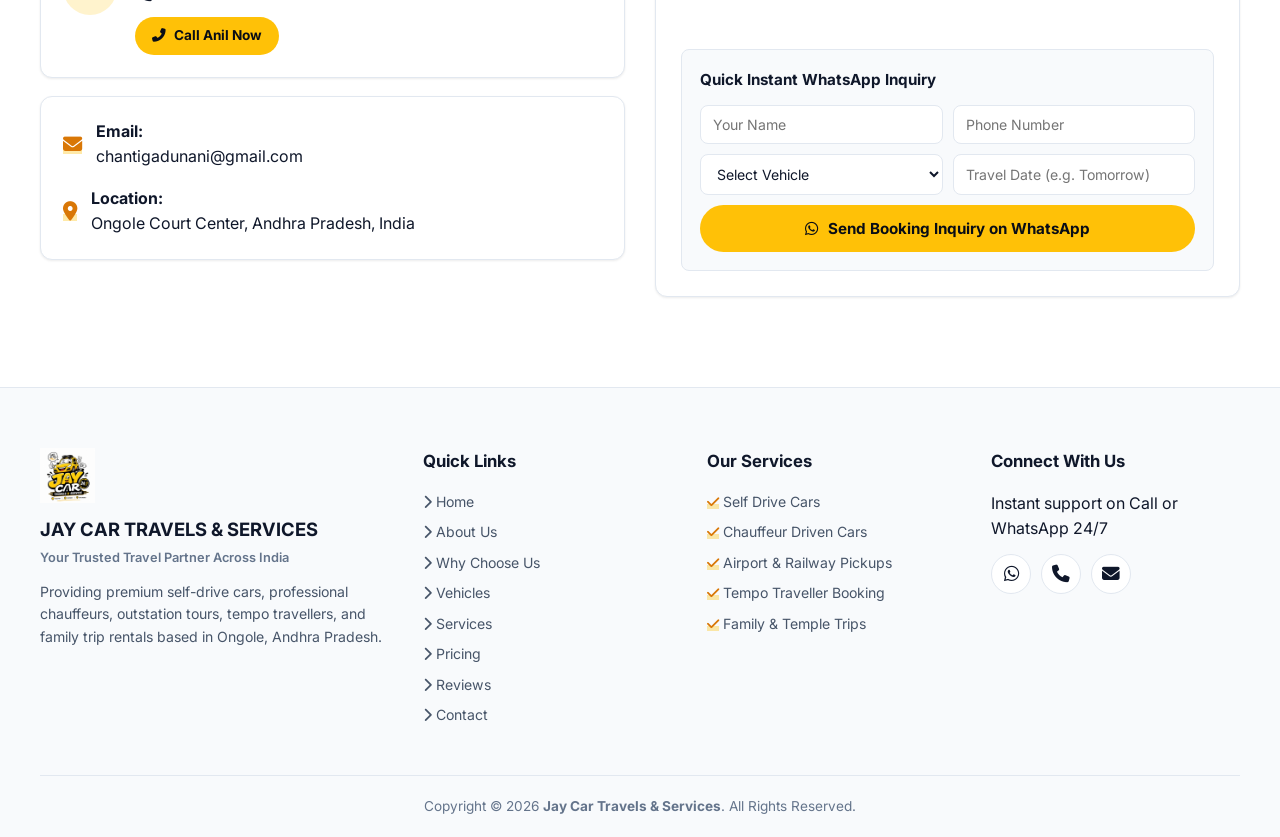
==== commit 8c629575: "Updated gallery, responsive design and UI improvements" ====
--- a/index.html
+++ b/index.html
@@ -811,10 +811,10 @@
         <section class="section gallery-section" id="gallery">
             <div class="container">
                 <div class="section-header text-center">
-                    <span class="section-subtitle">OUR TRAVEL GALLERY</span>
-                    <h2 class="section-title">Our Travel <span class="highlight-yellow">Gallery</span></h2>
+                    <span class="section-subtitle">PHOTO GALLERY</span>
+                    <h2 class="section-title">Photo <span class="highlight-yellow">Gallery</span></h2>
                     <p class="section-description">
-                        Explore our vehicles, customer journeys, outstation trips, airport transfers, family tours, and travel experiences.
+                        Explore our vehicles, customer journeys, and memorable travel moments.
                     </p>
                 </div>
 
@@ -825,7 +825,7 @@
                 4. Change the `data-src` and `src` attributes to the new image path (e.g., `images/gallery/new-image.jpg`).
                 5. Update the `alt` attribute with a descriptive text for the new image.
                 -->
-                <div class="gallery-grid">
+                <div class="gallery-grid gallery-fade-in">
                     <div class="gallery-item">
                         <img src="images/gallery/WhatsApp%20Image%202026-07-26%20at%2012.54.59%20(1).jpeg" alt="Gallery image 1" class="gallery-img" data-src="images/gallery/WhatsApp%20Image%202026-07-26%20at%2012.54.59%20(1).jpeg" loading="lazy">
                     </div>
--- a/css/style.css
+++ b/css/style.css
@@ -992,23 +992,28 @@
 
 .gallery-grid {
     display: grid;
-    grid-template-columns: repeat(4, 1fr);
-    gap: 24px;
+    grid-template-columns: repeat(5, 1fr);
+    gap: 20px;
     margin-top: 40px;
+    justify-items: center;
 }
 
 .gallery-item {
     position: relative;
     overflow: hidden;
     border-radius: 14px;
-    box-shadow: 0 10px 20px rgba(0, 0, 0, 0.1);
+    box-shadow: 0 4px 12px rgba(0, 0, 0, 0.08);
+    background: #ffffff;
+    border: 1px solid #e8e8e8;
     transition: transform 0.3s ease, box-shadow 0.3s ease;
-    aspect-ratio: 4 / 5;
+    aspect-ratio: 3 / 4;
+    width: 100%;
+    max-width: 180px;
 }
 
 .gallery-item:hover {
-    transform: translateY(-10px);
-    box-shadow: 0 15px 30px rgba(0, 0, 0, 0.15);
+    transform: translateY(-5px);
+    box-shadow: 0 8px 24px rgba(0, 0, 0, 0.15);
 }
 
 .gallery-img {
@@ -1017,11 +1022,33 @@
     object-fit: cover;
     display: block;
     cursor: pointer;
-    transition: transform 0.4s ease;
+    transition: transform 0.3s ease;
 }
 
 .gallery-item:hover .gallery-img {
-    transform: scale(1.1);
+    transform: scale(1.05);
+}
+
+/* Fade-in animation with JS fallback */
+@keyframes gallery-fallback {
+    to {
+        opacity: 1;
+        transform: translateY(0);
+    }
+}
+
+.gallery-fade-in {
+    opacity: 0;
+    transform: translateY(30px);
+    transition: opacity 0.6s ease, transform 0.6s ease;
+    will-change: transform, opacity;
+    animation: gallery-fallback 0.6s ease 1s forwards;
+}
+
+.gallery-fade-in.visible {
+    animation: none;
+    opacity: 1;
+    transform: translateY(0);
 }
 
 /* Lightbox Modal */
@@ -1036,6 +1063,7 @@
     background-color: rgba(0, 0, 0, 0.9);
     justify-content: center;
     align-items: center;
+    touch-action: manipulation;
 }
 
 .lightbox-content {
@@ -1099,7 +1127,19 @@
 /* Responsive Gallery */
 @media (max-width: 1200px) {
     .gallery-grid {
+        grid-template-columns: repeat(4, 1fr);
+    }
+    .gallery-item {
+        max-width: 170px;
+    }
+}
+
+@media (max-width: 992px) {
+    .gallery-grid {
         grid-template-columns: repeat(3, 1fr);
+    }
+    .gallery-item {
+        max-width: 160px;
     }
 }
 
@@ -1108,12 +1148,18 @@
         grid-template-columns: repeat(2, 1fr);
         gap: 16px;
     }
+    .gallery-item {
+        max-width: 140px;
+    }
 }
 
 @media (max-width: 420px) {
     .gallery-grid {
-        grid-template-columns: 1fr;
+        grid-template-columns: repeat(2, 1fr);
         gap: 12px;
+    }
+    .gallery-item {
+        max-width: 140px;
     }
 }
 
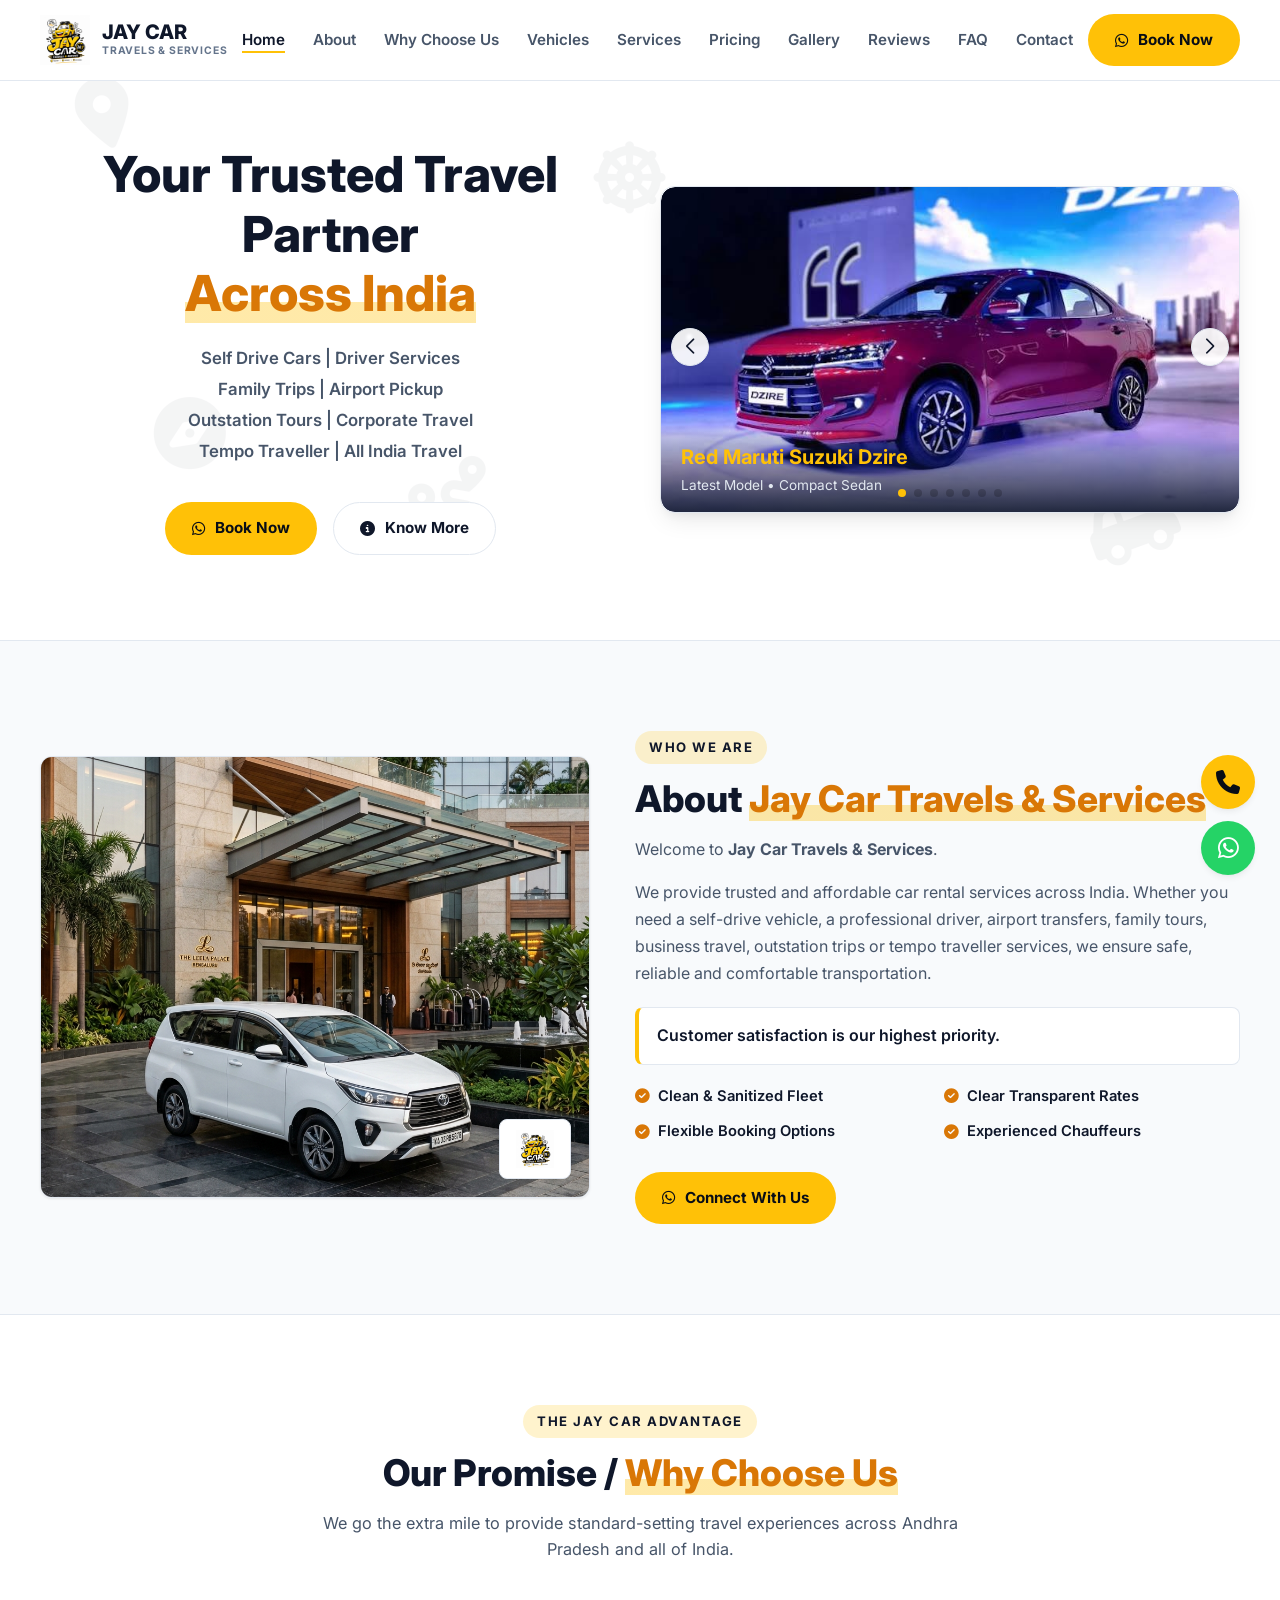
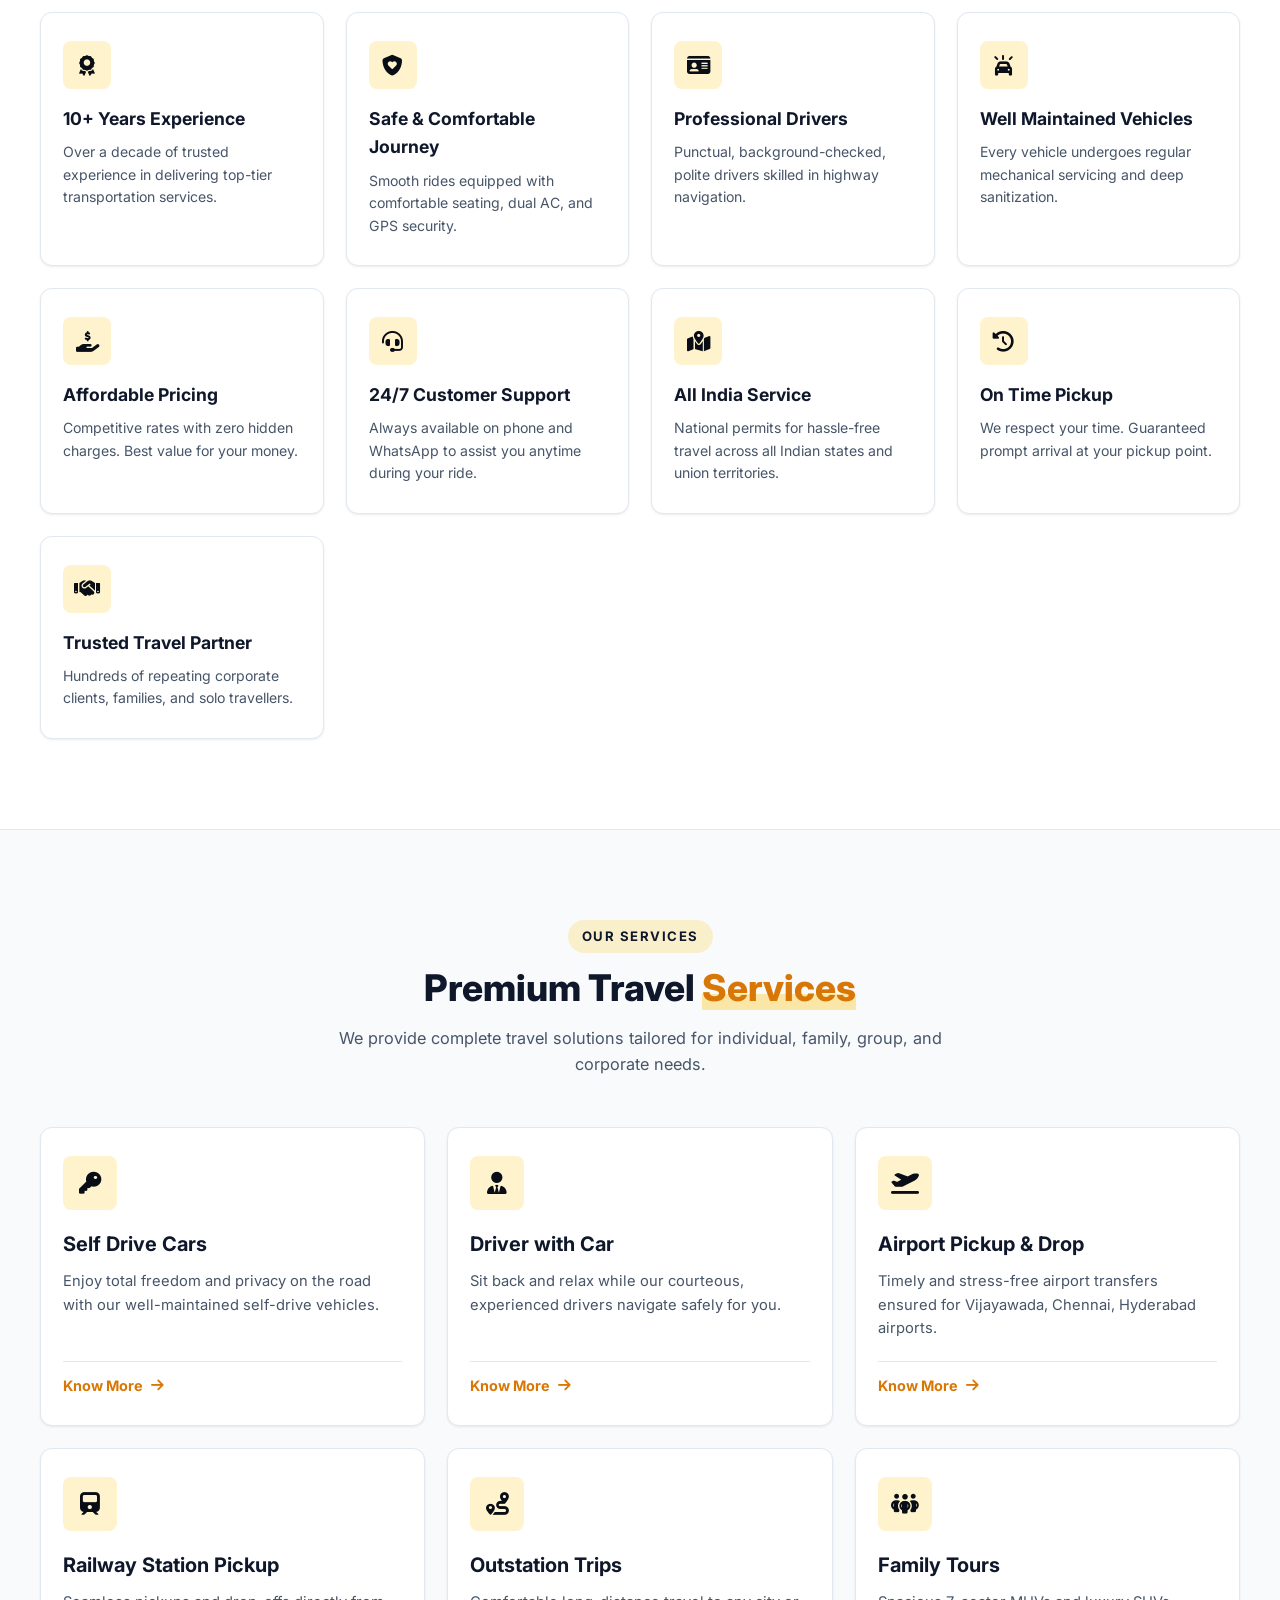
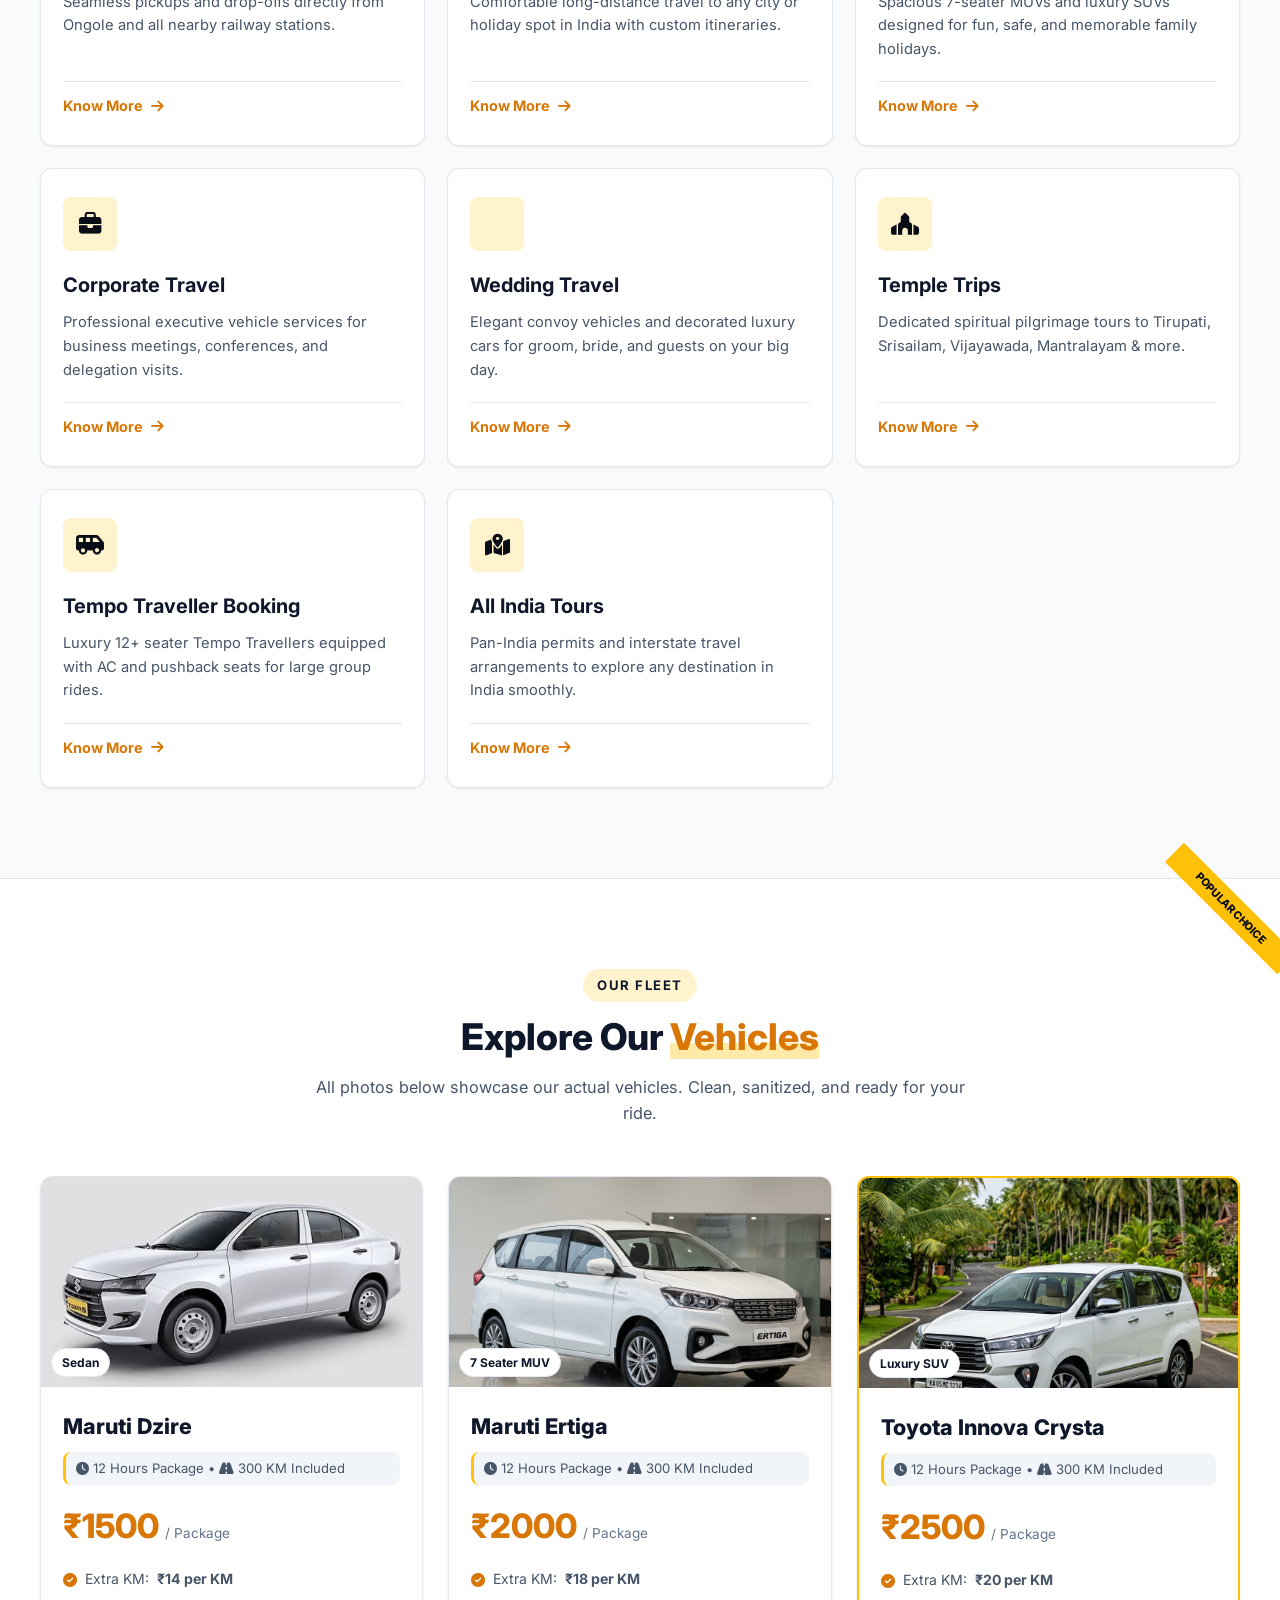
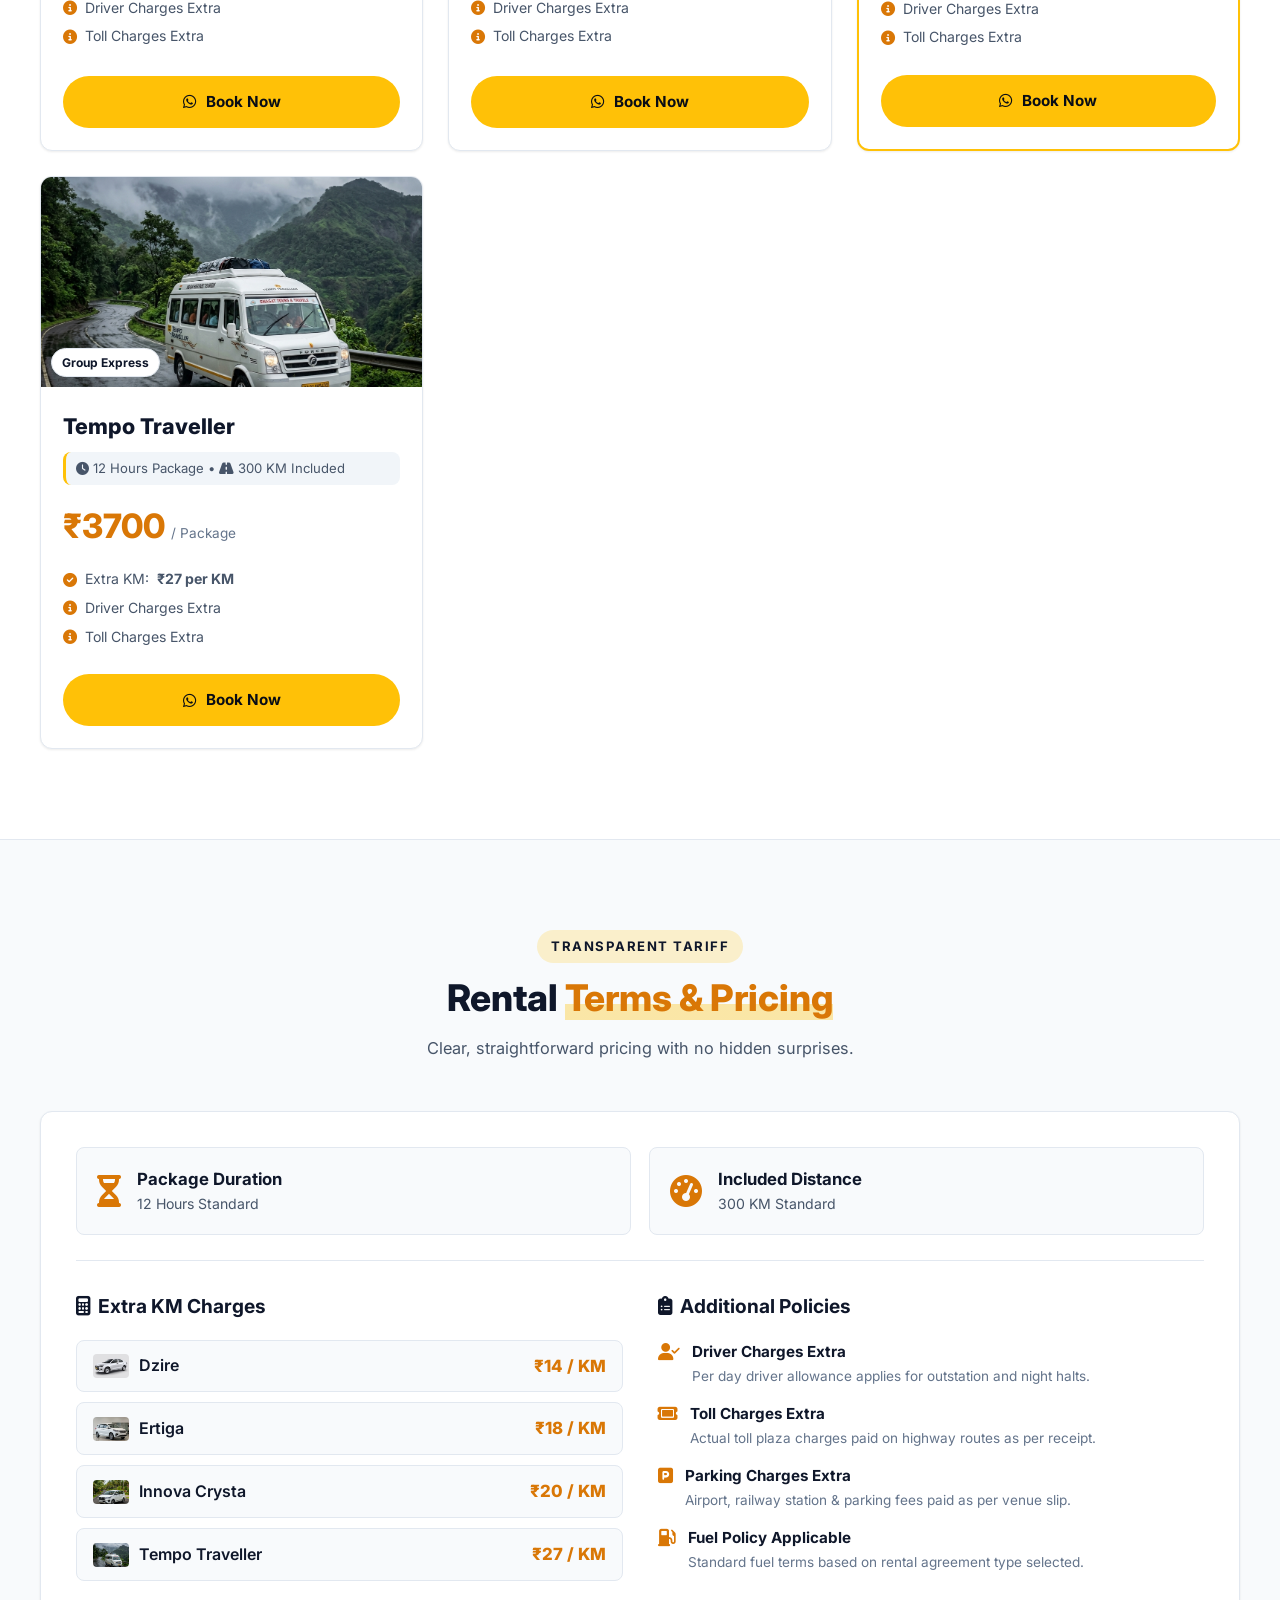
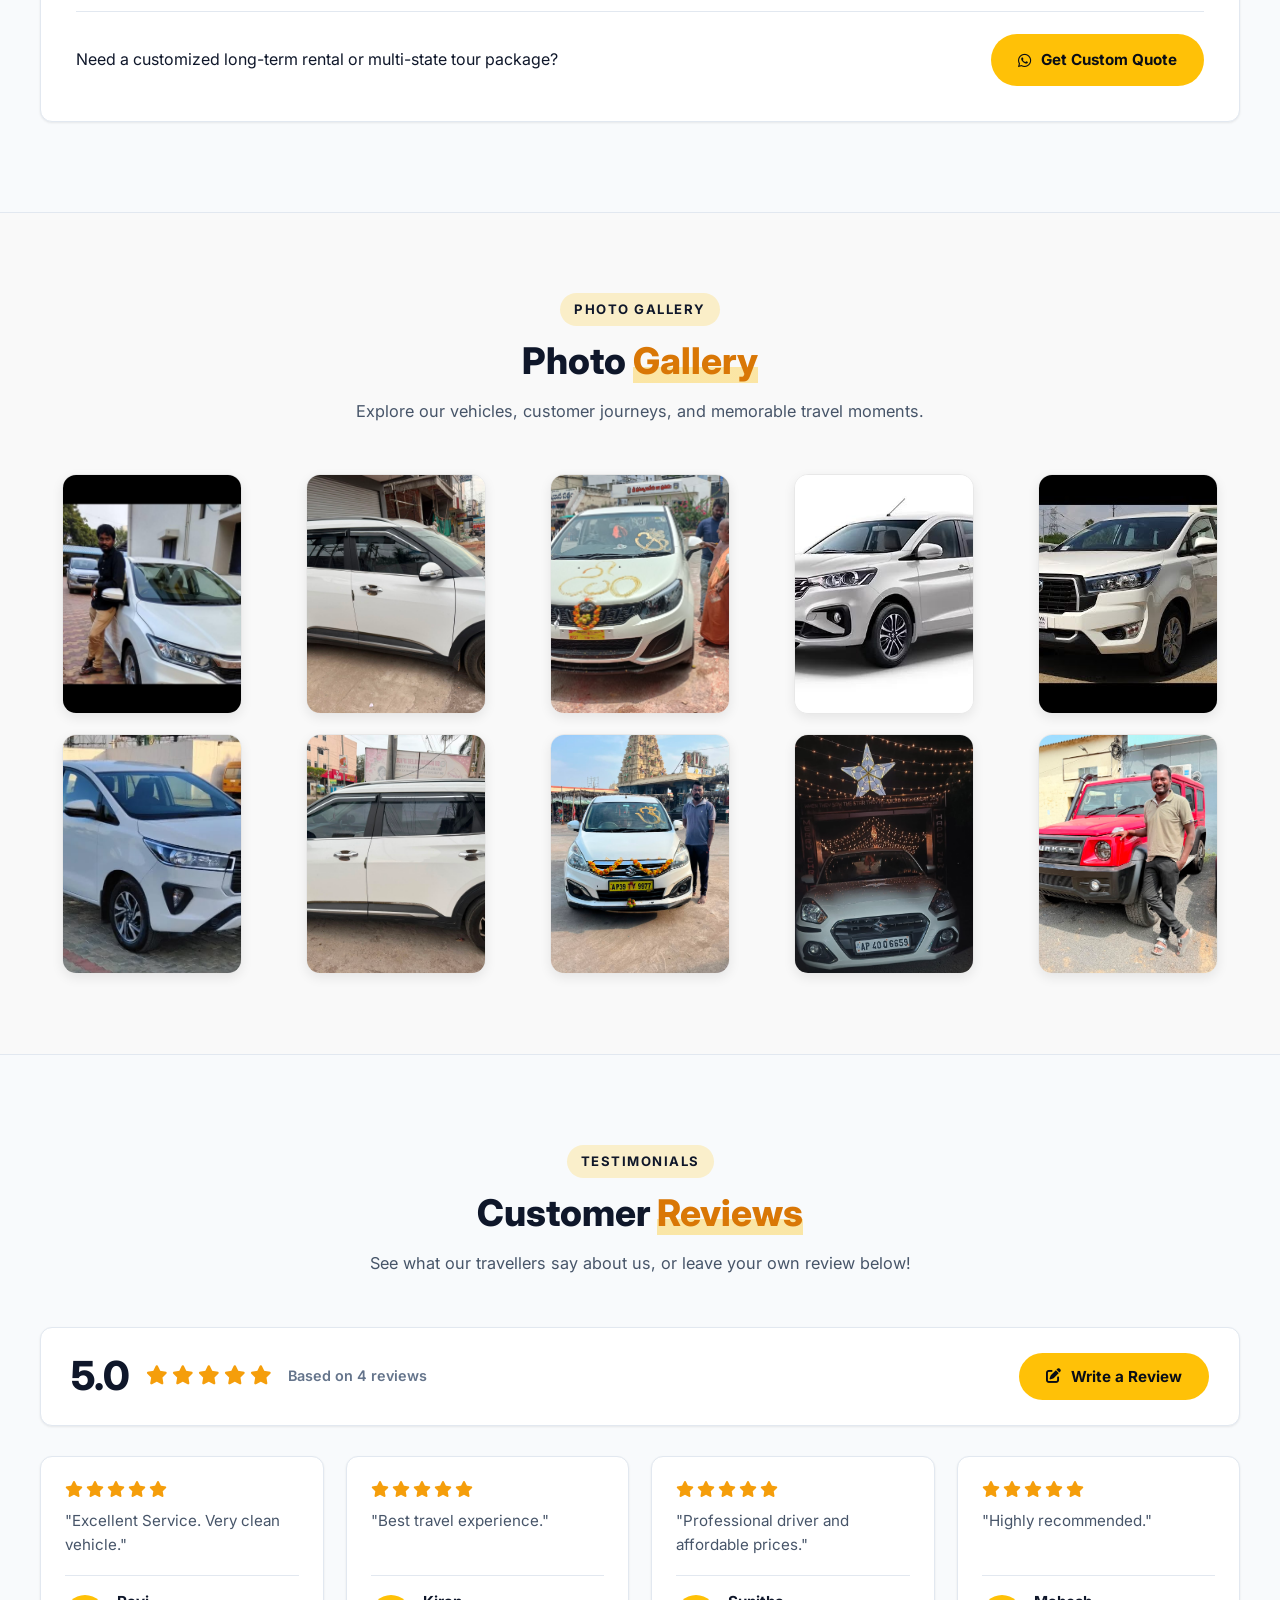
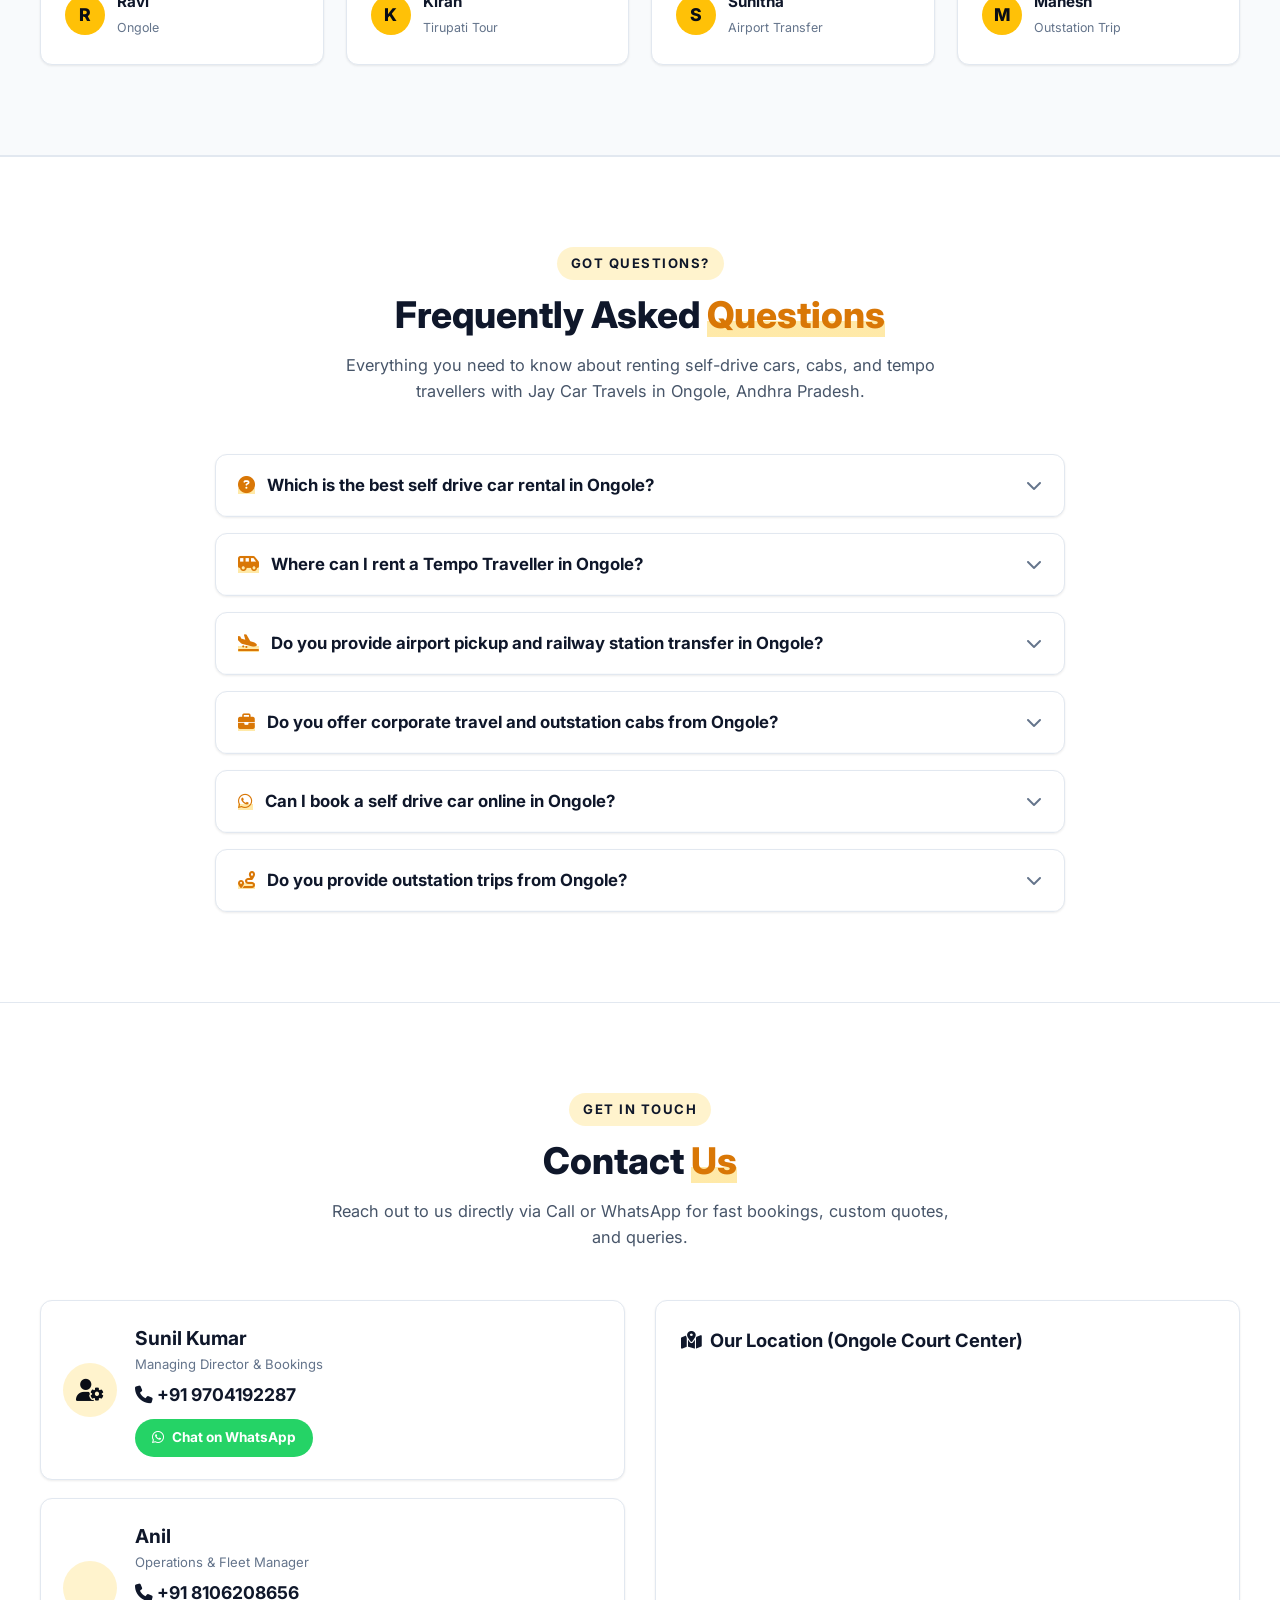
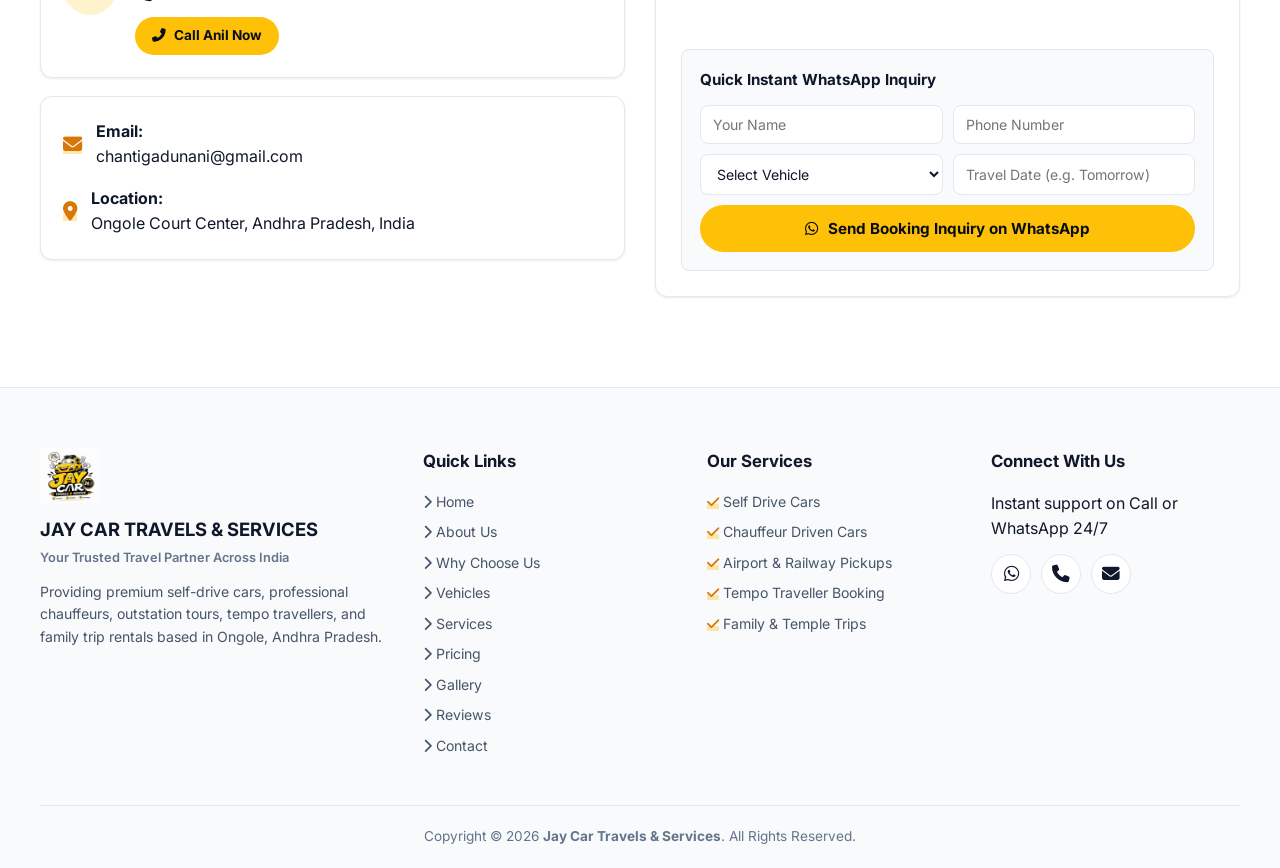
==== commit a5b63520: "Update SEO files for Ongole optimization" ====
--- a/index.html
+++ b/index.html
@@ -7,8 +7,12 @@
     
     <!-- Primary SEO Meta Tags -->
     <meta name="title" content="Jay Car Travels | Best Car Rental & Self Drive Cars in Ongole">
-    <meta name="description" content="Book self drive cars, airport pickup, driver services, tempo traveller, family trips & outstation travel with Jay Car Travels in Ongole. Reliable service.">
-    <meta name="keywords" content="Jay Car Travels Ongole, Car Rental Ongole, Self Drive Cars Ongole, Self Drive Car Rental Ongole, Best Car Rental in Ongole, Taxi Service Ongole, Travel Agency Ongole, Car Hire Ongole, Driver Service Ongole, Airport Pickup Ongole, Tempo Traveller Ongole, Tempo Traveller Rental Ongole, Outstation Cabs Ongole, Corporate Travel Ongole, Family Trip Cars Ongole, Wedding Car Rental Ongole, Tourist Car Rental Ongole, Car Rental Near Ongole Court Center, Travel Services Ongole, Affordable Self Drive Cars in Ongole, Best Travel Agency in Ongole, Outstation Taxi from Ongole">
+    <meta name="description" content="Jay Car Travels & Services in Ongole offers self drive cars, car rental, taxi service, cab booking, airport pickup & drop, tempo traveller rental, outstation tours & corporate travel. Book now at Ongole Court Center, Andhra Pradesh.">
+    <meta name="keywords" content="Self Drive Cars in Ongole, Car Rental in Ongole, Taxi Service in Ongole, Cab Booking in Ongole, Best Car Rental in Ongole, Self Drive Car Rental Ongole, Affordable Car Rental Ongole, Taxi Near Ongole Court Center, Car Hire Ongole, Rental Cars Ongole, Tempo Traveller Rental Ongole, Airport Pickup Ongole, Outstation Taxi Ongole, Corporate Car Rental Ongole, Family Trip Car Rental Ongole, Self Drive Cars Andhra Pradesh, Taxi Services Andhra Pradesh, Car Rental Near Me, Cab Service Near Me, Best Travel Agency in Ongole, Chauffeur Service Ongole, Local Taxi Service Ongole, Tourist Car Rental Ongole, Daily Car Rental Ongole, Monthly Car Rental Ongole, Wedding Car Rental Ongole, Railway Station Pickup Ongole">
+    <meta name="language" content="English">
+    <meta name="revisit-after" content="7 days">
+    <meta name="distribution" content="global">
+    <meta name="rating" content="general">
     <meta name="robots" content="index, follow, max-image-preview:large, max-snippet:-1, max-video-preview:-1">
     <meta name="author" content="Jay Car Travels & Services">
     <link rel="canonical" href="https://jay-cars.vercel.app/">
@@ -25,15 +29,20 @@
     <meta property="og:site_name" content="Jay Car Travels & Services">
     <meta property="og:url" content="https://jay-cars.vercel.app/">
     <meta property="og:title" content="Jay Car Travels | Best Car Rental & Self Drive Cars in Ongole">
-    <meta property="og:description" content="Book self drive cars, airport pickup, driver services, tempo traveller, family trips & outstation travel with Jay Car Travels in Ongole. Reliable service.">
+    <meta property="og:description" content="Jay Car Travels & Services in Ongole offers self drive cars, car rental, taxi service, cab booking, airport pickup, tempo traveller rental & outstation tours. Book now at Ongole Court Center, Andhra Pradesh.">
     <meta property="og:image" content="https://jay-cars.vercel.app/images/logo.png">
+    <meta property="og:image:alt" content="Jay Car Travels & Services Logo - Car Rental in Ongole">
+    <meta property="og:image:width" content="512">
+    <meta property="og:image:height" content="512">
 
     <!-- Twitter Cards -->
     <meta name="twitter:card" content="summary_large_image">
     <meta name="twitter:url" content="https://jay-cars.vercel.app/">
+    <meta name="twitter:site" content="@JayCarTravels">
     <meta name="twitter:title" content="Jay Car Travels | Best Car Rental & Self Drive Cars in Ongole">
-    <meta name="twitter:description" content="Book self drive cars, airport pickup, driver services, tempo traveller, family trips & outstation travel with Jay Car Travels in Ongole.">
+    <meta name="twitter:description" content="Jay Car Travels & Services in Ongole offers self drive cars, car rental, taxi service, cab booking, airport pickup, tempo traveller rental & outstation tours. Book now!">
     <meta name="twitter:image" content="https://jay-cars.vercel.app/images/logo.png">
+    <meta name="twitter:image:alt" content="Jay Car Travels & Services Logo - Car Rental in Ongole">
 
     <!-- Favicon & Web App Manifest -->
     <link rel="icon" type="image/png" href="images/logo.png">
@@ -44,7 +53,16 @@
     <!-- Preconnect & Fonts -->
     <link rel="preconnect" href="https://fonts.googleapis.com">
     <link rel="preconnect" href="https://fonts.gstatic.com" crossorigin>
+    <link rel="preconnect" href="https://cdnjs.cloudflare.com" crossorigin>
+    <link rel="preconnect" href="https://cdn.jsdelivr.net" crossorigin>
+    <link rel="dns-prefetch" href="https://fonts.googleapis.com">
+    <link rel="dns-prefetch" href="https://cdnjs.cloudflare.com">
+    <link rel="dns-prefetch" href="https://cdn.jsdelivr.net">
     <link href="https://fonts.googleapis.com/css2?family=Inter:wght@300;400;500;600;700;800&family=Outfit:wght@400;500;600;700;800&display=swap" rel="stylesheet">
+
+    <!-- Preload Critical Resources -->
+    <link rel="preload" href="css/style.css" as="style">
+    <link rel="preload" href="images/logo.png" as="image">
 
     <!-- Stylesheets -->
     <link rel="stylesheet" href="https://cdnjs.cloudflare.com/ajax/libs/font-awesome/6.5.1/css/all.min.css">
@@ -121,8 +139,10 @@
             { "@type": "ListItem", "position": 3, "name": "Our Fleet", "item": "https://jay-cars.vercel.app/#vehicles" },
             { "@type": "ListItem", "position": 4, "name": "Services", "item": "https://jay-cars.vercel.app/#services" },
             { "@type": "ListItem", "position": 5, "name": "Pricing", "item": "https://jay-cars.vercel.app/#pricing" },
-            { "@type": "ListItem", "position": 6, "name": "FAQ", "item": "https://jay-cars.vercel.app/#faq" },
-            { "@type": "ListItem", "position": 7, "name": "Contact", "item": "https://jay-cars.vercel.app/#contact" }
+            { "@type": "ListItem", "position": 6, "name": "Gallery", "item": "https://jay-cars.vercel.app/#gallery" },
+            { "@type": "ListItem", "position": 7, "name": "Reviews", "item": "https://jay-cars.vercel.app/#reviews" },
+            { "@type": "ListItem", "position": 8, "name": "FAQ", "item": "https://jay-cars.vercel.app/#faq" },
+            { "@type": "ListItem", "position": 9, "name": "Contact", "item": "https://jay-cars.vercel.app/#contact" }
           ]
         },
         {
@@ -178,6 +198,83 @@
               }
             }
           ]
+        },
+        {
+          "@type": "Service",
+          "@id": "https://jay-cars.vercel.app/#service-self-drive",
+          "name": "Self Drive Cars in Ongole",
+          "serviceType": "Self Drive Car Rental",
+          "provider": { "@id": "https://jay-cars.vercel.app/#organization" },
+          "areaServed": { "@type": "AdministrativeArea", "name": "Ongole, Andhra Pradesh" },
+          "description": "Rent well-maintained self-drive cars including Maruti Dzire, Ertiga, and Toyota Innova Crysta in Ongole for personal and travel use."
+        },
+        {
+          "@type": "Service",
+          "@id": "https://jay-cars.vercel.app/#service-car-rental",
+          "name": "Car Rental Services in Ongole",
+          "serviceType": "Car Rental",
+          "provider": { "@id": "https://jay-cars.vercel.app/#organization" },
+          "areaServed": { "@type": "AdministrativeArea", "name": "Ongole, Andhra Pradesh" },
+          "description": "Affordable car rental services in Ongole with driver or self-drive options for local and outstation travel."
+        },
+        {
+          "@type": "Service",
+          "@id": "https://jay-cars.vercel.app/#service-taxi",
+          "name": "Taxi Service in Ongole",
+          "serviceType": "Taxi Service",
+          "provider": { "@id": "https://jay-cars.vercel.app/#organization" },
+          "areaServed": { "@type": "AdministrativeArea", "name": "Ongole, Andhra Pradesh" },
+          "description": "24/7 taxi service in Ongole for local city rides, outstation trips, and airport transfers with experienced drivers."
+        },
+        {
+          "@type": "Service",
+          "@id": "https://jay-cars.vercel.app/#service-airport",
+          "name": "Airport Pickup & Drop in Ongole",
+          "serviceType": "Airport Transfer",
+          "provider": { "@id": "https://jay-cars.vercel.app/#organization" },
+          "areaServed": [
+            { "@type": "AdministrativeArea", "name": "Vijayawada" },
+            { "@type": "AdministrativeArea", "name": "Chennai" },
+            { "@type": "AdministrativeArea", "name": "Hyderabad" },
+            { "@type": "AdministrativeArea", "name": "Tirupati" }
+          ],
+          "description": "Timely airport pickup and drop services from Ongole to Vijayawada, Chennai, Hyderabad, and Tirupati airports."
+        },
+        {
+          "@type": "Service",
+          "@id": "https://jay-cars.vercel.app/#service-tempo",
+          "name": "Tempo Traveller Rental in Ongole",
+          "serviceType": "Tempo Traveller Rental",
+          "provider": { "@id": "https://jay-cars.vercel.app/#organization" },
+          "areaServed": { "@type": "AdministrativeArea", "name": "Ongole, Andhra Pradesh" },
+          "description": "Luxury 12+ seater AC Tempo Traveller rental in Ongole for group tours, family trips, and pilgrimage travel."
+        },
+        {
+          "@type": "Service",
+          "@id": "https://jay-cars.vercel.app/#service-outstation",
+          "name": "Outstation Tours from Ongole",
+          "serviceType": "Outstation Taxi",
+          "provider": { "@id": "https://jay-cars.vercel.app/#organization" },
+          "areaServed": { "@type": "Country", "name": "India" },
+          "description": "Outstation taxi and cab services from Ongole to Tirupati, Srisailam, Vijayawada, Hyderabad, Chennai, and all India destinations."
+        },
+        {
+          "@type": "Service",
+          "@id": "https://jay-cars.vercel.app/#service-corporate",
+          "name": "Corporate Car Rental in Ongole",
+          "serviceType": "Corporate Travel",
+          "provider": { "@id": "https://jay-cars.vercel.app/#organization" },
+          "areaServed": { "@type": "AdministrativeArea", "name": "Ongole, Andhra Pradesh" },
+          "description": "Professional corporate car rental services in Ongole for business meetings, conferences, and executive travel."
+        },
+        {
+          "@type": "Service",
+          "@id": "https://jay-cars.vercel.app/#service-family",
+          "name": "Family Trip Car Rental in Ongole",
+          "serviceType": "Family Tour Travel",
+          "provider": { "@id": "https://jay-cars.vercel.app/#organization" },
+          "areaServed": { "@type": "AdministrativeArea", "name": "Ongole, Andhra Pradesh" },
+          "description": "Spacious 7-seater and SUV car rentals for safe and comfortable family trips from Ongole."
         }
       ]
     }
@@ -188,7 +285,7 @@
     <!-- PRELOADER -->
     <div id="preloader">
         <div class="loader-content">
-            <img src="images/logo.png" alt="Jay Car Travels Logo" class="loader-logo">
+            <img src="images/logo.png" alt="Jay Car Travels logo loading" class="loader-logo" width="80" height="80">
             <div class="spinner"></div>
             <p>Loading Jay Car Travels...</p>
         </div>
@@ -198,14 +295,14 @@
     <header class="header" id="header">
         <div class="container nav-container">
             <a href="#home" class="logo-brand">
-                <img src="images/logo.png" alt="Jay Car Travels & Services Official Logo" class="nav-logo">
+                <img src="images/logo.png" alt="Jay Car Travels & Services official logo Ongole" class="nav-logo" width="50" height="50">
                 <div class="brand-text">
                     <span class="brand-name">JAY CAR</span>
                     <span class="brand-sub">TRAVELS & SERVICES</span>
                 </div>
             </a>
 
-            <nav class="nav-menu" id="nav-menu">
+            <nav class="nav-menu" id="nav-menu" aria-label="Main navigation">
                 <ul class="nav-list">
                     <li><a href="#home" class="nav-link active">Home</a></li>
                     <li><a href="#about" class="nav-link">About</a></li>
@@ -234,7 +331,7 @@
 
     <main>
         <!-- HERO SECTION (SPLIT 50/50 LAYOUT WITH CENTERED LEFT TEXT & AI IMAGES SLIDER) -->
-        <section class="hero-section" id="home">
+        <section class="hero-section" id="home" aria-label="Hero section">
             <!-- Subtle Decorative Travel Icons Background Overlay -->
             <div class="hero-decor-bg">
                 <i class="fa-solid fa-location-dot decor-icon decor-1"></i>
@@ -276,7 +373,7 @@
                             <!-- Slide 1: Red Maruti Suzuki Dzire Latest Model -->
                             <div class="swiper-slide">
                                 <div class="hero-card-slide">
-                                    <img src="images/dzire_red.png" alt="Red Maruti Suzuki Dzire - Latest Model">
+                                    <img src="images/dzire_red.png" alt="Red Maruti Suzuki Dzire self drive car rental in Ongole">
                                     <div class="slide-caption">
                                         <h3>Red Maruti Suzuki Dzire</h3>
                                         <p>Latest Model • Compact Sedan</p>
@@ -286,7 +383,7 @@
                             <!-- Slide 2: White Maruti Suzuki Dzire Latest Model -->
                             <div class="swiper-slide">
                                 <div class="hero-card-slide">
-                                    <img src="images/hero_white_dzire.png" alt="White Maruti Suzuki Dzire - Latest Model">
+                                    <img src="images/hero_white_dzire.png" alt="White Maruti Suzuki Dzire car rental in Ongole Court Center">
                                     <div class="slide-caption">
                                         <h3>White Maruti Suzuki Dzire</h3>
                                         <p>Latest Model • Compact Sedan</p>
@@ -296,7 +393,7 @@
                             <!-- Slide 2: Silver Maruti Suzuki Dzire -->
                             <div class="swiper-slide">
                                 <div class="hero-card-slide">
-                                    <img src="images/hero_silver_dzire.png" alt="Silver Maruti Suzuki Dzire">
+                                    <img src="images/hero_silver_dzire.png" alt="Silver Maruti Suzuki Dzire self drive car in Ongole Andhra Pradesh">
                                     <div class="slide-caption">
                                         <h3>Silver Maruti Suzuki Dzire</h3>
                                         <p>Sleek Metallic • Coastal Drive</p>
@@ -306,7 +403,7 @@
                             <!-- Slide 3: Black Maruti Suzuki Dzire -->
                             <div class="swiper-slide">
                                 <div class="hero-card-slide">
-                                    <img src="images/hero_black_dzire.png" alt="Black Maruti Suzuki Dzire">
+                                    <img src="images/hero_black_dzire.png" alt="Black Maruti Suzuki Dzire corporate car rental in Ongole">
                                     <div class="slide-caption">
                                         <h3>Black Maruti Suzuki Dzire</h3>
                                         <p>Executive Edition • Corporate Rental</p>
@@ -316,7 +413,7 @@
                             <!-- Slide 4: White Toyota Innova Crysta -->
                             <div class="swiper-slide">
                                 <div class="hero-card-slide">
-                                    <img src="images/hero_white_innova.png" alt="White Toyota Innova Crysta">
+                                    <img src="images/hero_white_innova.png" alt="White Toyota Innova Crysta luxury SUV rental in Ongole for family trips">
                                     <div class="slide-caption">
                                         <h3>Toyota Innova Crysta</h3>
                                         <p>Luxury SUV • Family & Outstation</p>
@@ -326,7 +423,7 @@
                             <!-- Slide 5: White Maruti Suzuki Ertiga -->
                             <div class="swiper-slide">
                                 <div class="hero-card-slide">
-                                    <img src="images/hero_white_ertiga.png" alt="White Maruti Suzuki Ertiga">
+                                    <img src="images/hero_white_ertiga.png" alt="White Maruti Suzuki Ertiga 7 seater car rental in Ongole">
                                     <div class="slide-caption">
                                         <h3>Maruti Suzuki Ertiga</h3>
                                         <p>7-Seater MUV • Comfort Ride</p>
@@ -336,7 +433,7 @@
                             <!-- Slide 6: White Tempo Traveller -->
                             <div class="swiper-slide">
                                 <div class="hero-card-slide">
-                                    <img src="images/hero_white_tempo.png" alt="White Tempo Traveller">
+                                    <img src="images/hero_white_tempo.png" alt="White Tempo Traveller 12 seater rental in Ongole for group tours">
                                     <div class="slide-caption">
                                         <h3>Tempo Traveller</h3>
                                         <p>12+ Seater • Large Group Tours</p>
@@ -353,12 +450,12 @@
         </section>
 
         <!-- ABOUT US SECTION -->
-        <section class="section about-section" id="about">
+        <section class="section about-section" id="about" aria-label="About Jay Car Travels">
             <div class="container">
                 <div class="about-grid">
                     <div class="about-image-column">
                         <div class="about-img-frame">
-                            <img src="images/hero_white_innova.png" alt="Jay Car Travels Luxury Fleet" class="about-main-img">
+                            <img src="images/hero_white_innova.png" alt="Jay Car Travels luxury fleet Toyota Innova Crysta for rent in Ongole" class="about-main-img">
                             <div class="about-logo-badge">
                                 <img src="images/logo.png" alt="Jay Car Official Logo">
                             </div>
@@ -397,7 +494,7 @@
         </section>
 
         <!-- OUR PROMISE / WHY CHOOSE US -->
-        <section class="section why-us-section" id="why-us">
+        <section class="section why-us-section" id="why-us" aria-label="Why choose us">
             <div class="container">
                 <div class="section-header text-center">
                     <span class="section-subtitle">THE JAY CAR ADVANTAGE</span>
@@ -466,7 +563,7 @@
         </section>
 
         <!-- SERVICES SECTION -->
-        <section class="section services-section" id="services">
+        <section class="section services-section" id="services" aria-label="Our services">
             <div class="container">
                 <div class="section-header text-center">
                     <span class="section-subtitle">OUR SERVICES</span>
@@ -591,7 +688,7 @@
         </section>
 
         <!-- OUR VEHICLES SECTION -->
-        <section class="section vehicles-section" id="vehicles">
+        <section class="section vehicles-section" id="vehicles" aria-label="Our vehicle fleet">
             <div class="container">
                 <div class="section-header text-center">
                     <span class="section-subtitle">OUR FLEET</span>
@@ -711,7 +808,7 @@
         </section>
 
         <!-- RENTAL TERMS & PRICING -->
-        <section class="section pricing-section" id="pricing">
+        <section class="section pricing-section" id="pricing" aria-label="Rental pricing and terms">
             <div class="container">
                 <div class="section-header text-center">
                     <span class="section-subtitle">TRANSPARENT TARIFF</span>
@@ -808,7 +905,7 @@
         </section>
 
         <!-- GALLERY SECTION -->
-        <section class="section gallery-section" id="gallery">
+        <section class="section gallery-section" id="gallery" aria-label="Photo gallery">
             <div class="container">
                 <div class="section-header text-center">
                     <span class="section-subtitle">PHOTO GALLERY</span>
@@ -827,51 +924,51 @@
                 -->
                 <div class="gallery-grid gallery-fade-in">
                     <div class="gallery-item">
-                        <img src="images/gallery/WhatsApp%20Image%202026-07-26%20at%2012.54.59%20(1).jpeg" alt="Gallery image 1" class="gallery-img" data-src="images/gallery/WhatsApp%20Image%202026-07-26%20at%2012.54.59%20(1).jpeg" loading="lazy">
+                        <img src="images/gallery/WhatsApp%20Image%202026-07-26%20at%2012.54.59%20(1).jpeg" alt="Jay Car Travels vehicle photo gallery image 1 Ongole" class="gallery-img" data-src="images/gallery/WhatsApp%20Image%202026-07-26%20at%2012.54.59%20(1).jpeg" loading="lazy" width="180" height="240">
                     </div>
                     <div class="gallery-item">
-                        <img src="images/gallery/WhatsApp%20Image%202026-07-26%20at%2012.54.59%20(2).jpeg" alt="Gallery image 2" class="gallery-img" data-src="images/gallery/WhatsApp%20Image%202026-07-26%20at%2012.54.59%20(2).jpeg" loading="lazy">
+                        <img src="images/gallery/WhatsApp%20Image%202026-07-26%20at%2012.54.59%20(2).jpeg" alt="Jay Car Travels customer journey travel photo 2 Ongole" class="gallery-img" data-src="images/gallery/WhatsApp%20Image%202026-07-26%20at%2012.54.59%20(2).jpeg" loading="lazy" width="180" height="240">
                     </div>
                     <div class="gallery-item">
-                        <img src="images/gallery/WhatsApp%20Image%202026-07-26%20at%2012.54.59.jpeg" alt="Gallery image 3" class="gallery-img" data-src="images/gallery/WhatsApp%20Image%202026-07-26%20at%2012.54.59.jpeg" loading="lazy">
+                        <img src="images/gallery/WhatsApp%20Image%202026-07-26%20at%2012.54.59.jpeg" alt="Jay Car Travels outstation trip photo 3 Ongole Andhra Pradesh" class="gallery-img" data-src="images/gallery/WhatsApp%20Image%202026-07-26%20at%2012.54.59.jpeg" loading="lazy" width="180" height="240">
                     </div>
                     <div class="gallery-item">
-                        <img src="images/gallery/WhatsApp%20Image%202026-07-26%20at%2012.55.00%20(1).jpeg" alt="Gallery image 4" class="gallery-img" data-src="images/gallery/WhatsApp%20Image%202026-07-26%20at%2012.55.00%20(1).jpeg" loading="lazy">
+                        <img src="images/gallery/WhatsApp%20Image%202026-07-26%20at%2012.55.00%20(1).jpeg" alt="Jay Car Travels rental car photo 4 Ongole Court Center" class="gallery-img" data-src="images/gallery/WhatsApp%20Image%202026-07-26%20at%2012.55.00%20(1).jpeg" loading="lazy" width="180" height="240">
                     </div>
                     <div class="gallery-item">
-                        <img src="images/gallery/WhatsApp%20Image%202026-07-26%20at%2012.55.00%20(2).jpeg" alt="Gallery image 5" class="gallery-img" data-src="images/gallery/WhatsApp%20Image%202026-07-26%20at%2012.55.00%20(2).jpeg" loading="lazy">
+                        <img src="images/gallery/WhatsApp%20Image%202026-07-26%20at%2012.55.00%20(2).jpeg" alt="Jay Car Travels family tour travel photo 5 Ongole" class="gallery-img" data-src="images/gallery/WhatsApp%20Image%202026-07-26%20at%2012.55.00%20(2).jpeg" loading="lazy" width="180" height="240">
                     </div>
                     <div class="gallery-item">
-                        <img src="images/gallery/WhatsApp%20Image%202026-07-26%20at%2012.55.00%20(3).jpeg" alt="Gallery image 6" class="gallery-img" data-src="images/gallery/WhatsApp%20Image%202026-07-26%20at%2012.55.00%20(3).jpeg" loading="lazy">
+                        <img src="images/gallery/WhatsApp%20Image%202026-07-26%20at%2012.55.00%20(3).jpeg" alt="Jay Car Travels airport transfer photo 6 Ongole" class="gallery-img" data-src="images/gallery/WhatsApp%20Image%202026-07-26%20at%2012.55.00%20(3).jpeg" loading="lazy" width="180" height="240">
                     </div>
                     <div class="gallery-item">
-                        <img src="images/gallery/WhatsApp%20Image%202026-07-26%20at%2012.55.00.jpeg" alt="Gallery image 7" class="gallery-img" data-src="images/gallery/WhatsApp%20Image%202026-07-26%20at%2012.55.00.jpeg" loading="lazy">
+                        <img src="images/gallery/WhatsApp%20Image%202026-07-26%20at%2012.55.00.jpeg" alt="Jay Car Travels self drive car photo 7 Ongole Andhra Pradesh" class="gallery-img" data-src="images/gallery/WhatsApp%20Image%202026-07-26%20at%2012.55.00.jpeg" loading="lazy" width="180" height="240">
                     </div>
                     <div class="gallery-item">
-                        <img src="images/gallery/WhatsApp%20Image%202026-07-26%20at%2012.55.01%20(1).jpeg" alt="Gallery image 8" class="gallery-img" data-src="images/gallery/WhatsApp%20Image%202026-07-26%20at%2012.55.01%20(1).jpeg" loading="lazy">
+                        <img src="images/gallery/WhatsApp%20Image%202026-07-26%20at%2012.55.01%20(1).jpeg" alt="Jay Car Travels corporate travel photo 8 Ongole" class="gallery-img" data-src="images/gallery/WhatsApp%20Image%202026-07-26%20at%2012.55.01%20(1).jpeg" loading="lazy" width="180" height="240">
                     </div>
                     <div class="gallery-item">
-                        <img src="images/gallery/WhatsApp%20Image%202026-07-26%20at%2012.55.01%20(2).jpeg" alt="Gallery image 9" class="gallery-img" data-src="images/gallery/WhatsApp%20Image%202026-07-26%20at%2012.55.01%20(2).jpeg" loading="lazy">
+                        <img src="images/gallery/WhatsApp%20Image%202026-07-26%20at%2012.55.01%20(2).jpeg" alt="Jay Car Travels tempo traveller photo 9 Ongole group tour" class="gallery-img" data-src="images/gallery/WhatsApp%20Image%202026-07-26%20at%2012.55.01%20(2).jpeg" loading="lazy" width="180" height="240">
                     </div>
                     <div class="gallery-item">
-                        <img src="images/gallery/WhatsApp%20Image%202026-07-26%20at%2012.55.01.jpeg" alt="Gallery image 10" class="gallery-img" data-src="images/gallery/WhatsApp%20Image%202026-07-26%20at%2012.55.01.jpeg" loading="lazy">
+                        <img src="images/gallery/WhatsApp%20Image%202026-07-26%20at%2012.55.01.jpeg" alt="Jay Car Travels outstation tour travel experience photo 10 Ongole" class="gallery-img" data-src="images/gallery/WhatsApp%20Image%202026-07-26%20at%2012.55.01.jpeg" loading="lazy" width="180" height="240">
                     </div>
                 </div>
             </div>
         </section>
 
         <!-- Lightbox Modal for Gallery -->
-        <div id="lightbox-modal" class="lightbox-modal">
-            <span class="lightbox-close">&times;</span>
+        <div id="lightbox-modal" class="lightbox-modal" role="dialog" aria-label="Image gallery lightbox" aria-modal="true">
+            <span class="lightbox-close" role="button" tabindex="0" aria-label="Close lightbox">&times;</span>
             <div class="lightbox-content">
                 <img class="lightbox-image" id="lightbox-image">
-                <a class="lightbox-prev">&#10094;</a>
-                <a class="lightbox-next">&#10095;</a>
+                <a class="lightbox-prev" role="button" tabindex="0" aria-label="Previous image">&#10094;</a>
+                <a class="lightbox-next" role="button" tabindex="0" aria-label="Next image">&#10095;</a>
             </div>
         </div>
 
         <!-- REAL CUSTOMER REVIEWS SYSTEM -->
-        <section class="section reviews-section" id="reviews">
+        <section class="section reviews-section" id="reviews" aria-label="Customer reviews">
             <div class="container">
                 <div class="section-header text-center">
                     <span class="section-subtitle">TESTIMONIALS</span>
@@ -935,7 +1032,7 @@
         </section>
 
         <!-- FREQUENTLY ASKED QUESTIONS (FAQ) SECTION FOR LOCAL SEO -->
-        <section class="section faq-section" id="faq">
+        <section class="section faq-section" id="faq" aria-label="Frequently asked questions">
             <div class="container">
                 <div class="section-header text-center">
                     <span class="section-subtitle">GOT QUESTIONS?</span>
@@ -1028,7 +1125,7 @@
         </section>
 
         <!-- CONTACT SECTION -->
-        <section class="section contact-section" id="contact">
+        <section class="section contact-section" id="contact" aria-label="Contact information">
             <div class="container">
                 <div class="section-header text-center">
                     <span class="section-subtitle">GET IN TOUCH</span>
@@ -1137,7 +1234,7 @@
         <div class="container footer-container">
             <div class="footer-top">
                 <div class="footer-brand">
-                    <img src="images/logo.png" alt="Jay Car Travels Official Logo" class="footer-logo">
+                    <img src="images/logo.png" alt="Jay Car Travels & Services official logo Ongole" class="footer-logo" width="60" height="60">
                     <h3>JAY CAR TRAVELS & SERVICES</h3>
                     <p class="tagline">Your Trusted Travel Partner Across India</p>
                     <p class="footer-desc">Providing premium self-drive cars, professional chauffeurs, outstation tours, tempo travellers, and family trip rentals based in Ongole, Andhra Pradesh.</p>
@@ -1152,6 +1249,7 @@
                         <li><a href="#vehicles"><i class="fa-solid fa-chevron-right"></i> Vehicles</a></li>
                         <li><a href="#services"><i class="fa-solid fa-chevron-right"></i> Services</a></li>
                         <li><a href="#pricing"><i class="fa-solid fa-chevron-right"></i> Pricing</a></li>
+                        <li><a href="#gallery"><i class="fa-solid fa-chevron-right"></i> Gallery</a></li>
                         <li><a href="#reviews"><i class="fa-solid fa-chevron-right"></i> Reviews</a></li>
                         <li><a href="#contact"><i class="fa-solid fa-chevron-right"></i> Contact</a></li>
                     </ul>
